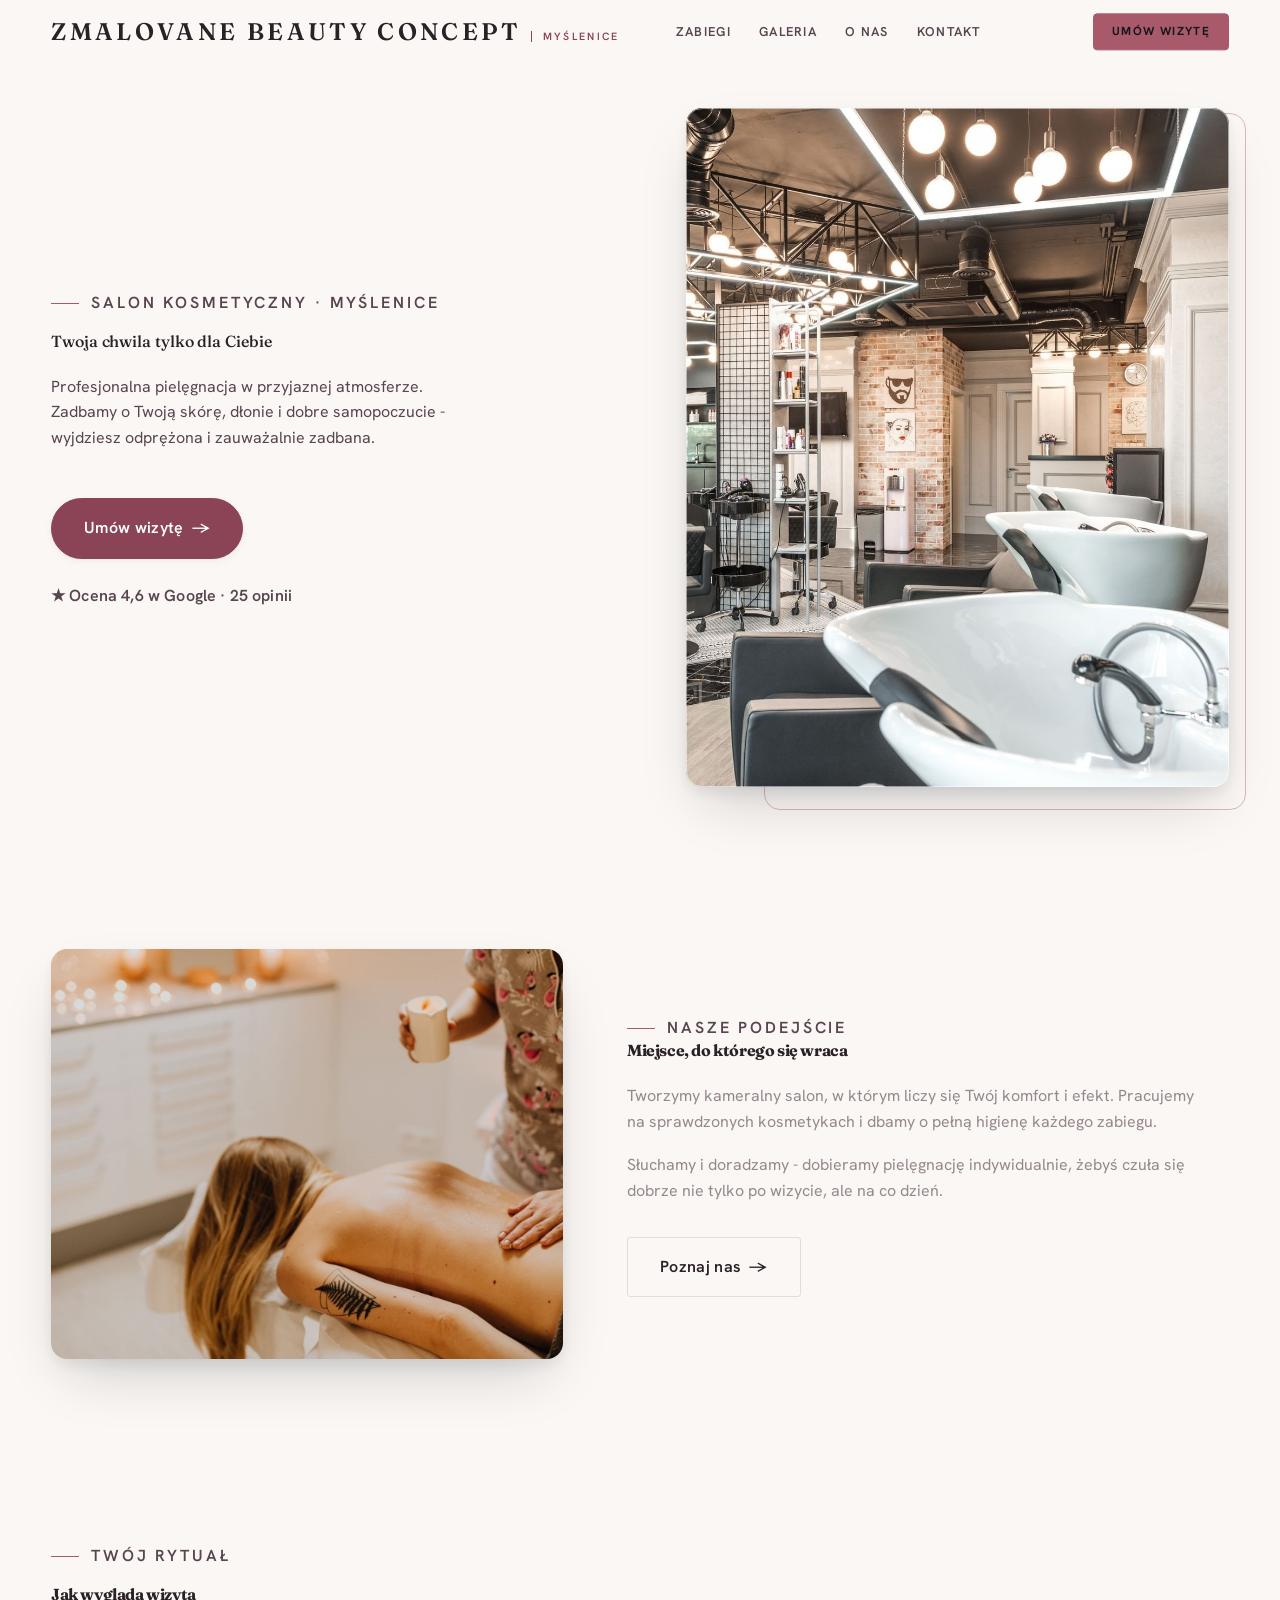
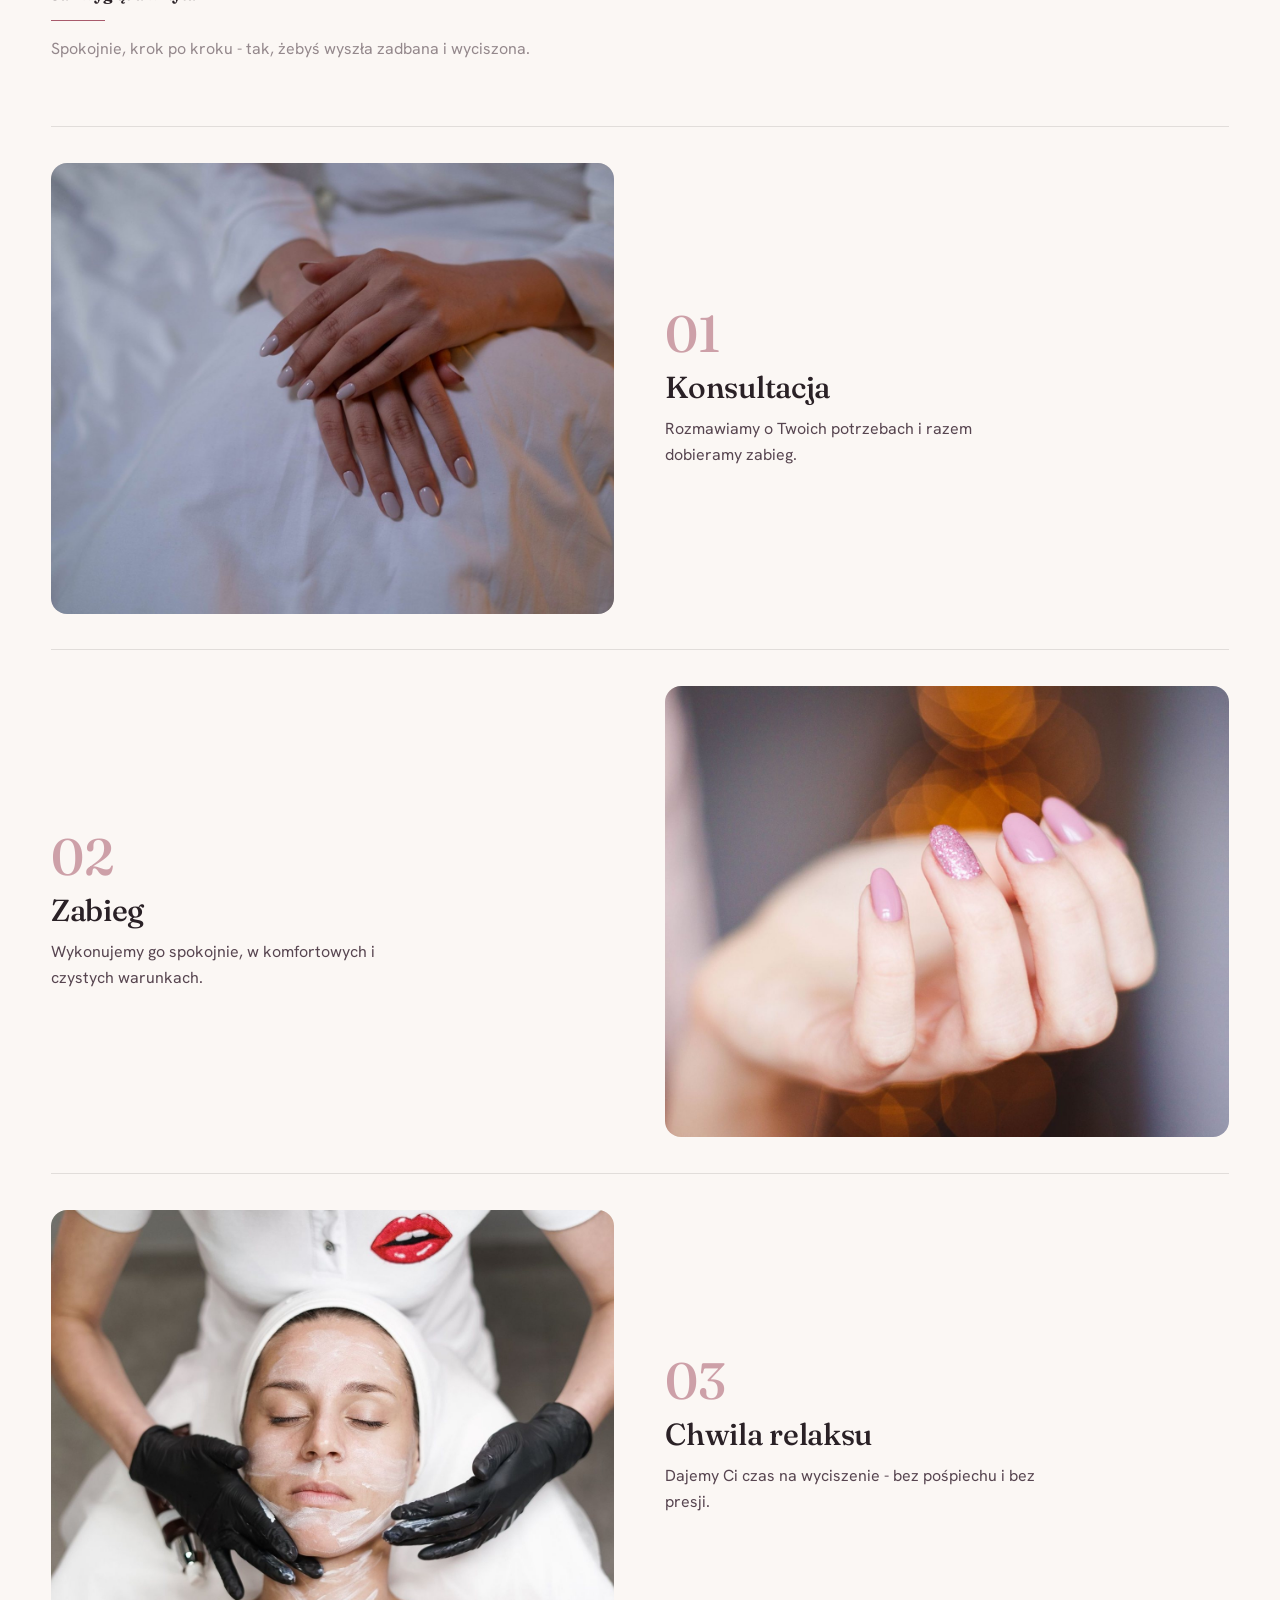
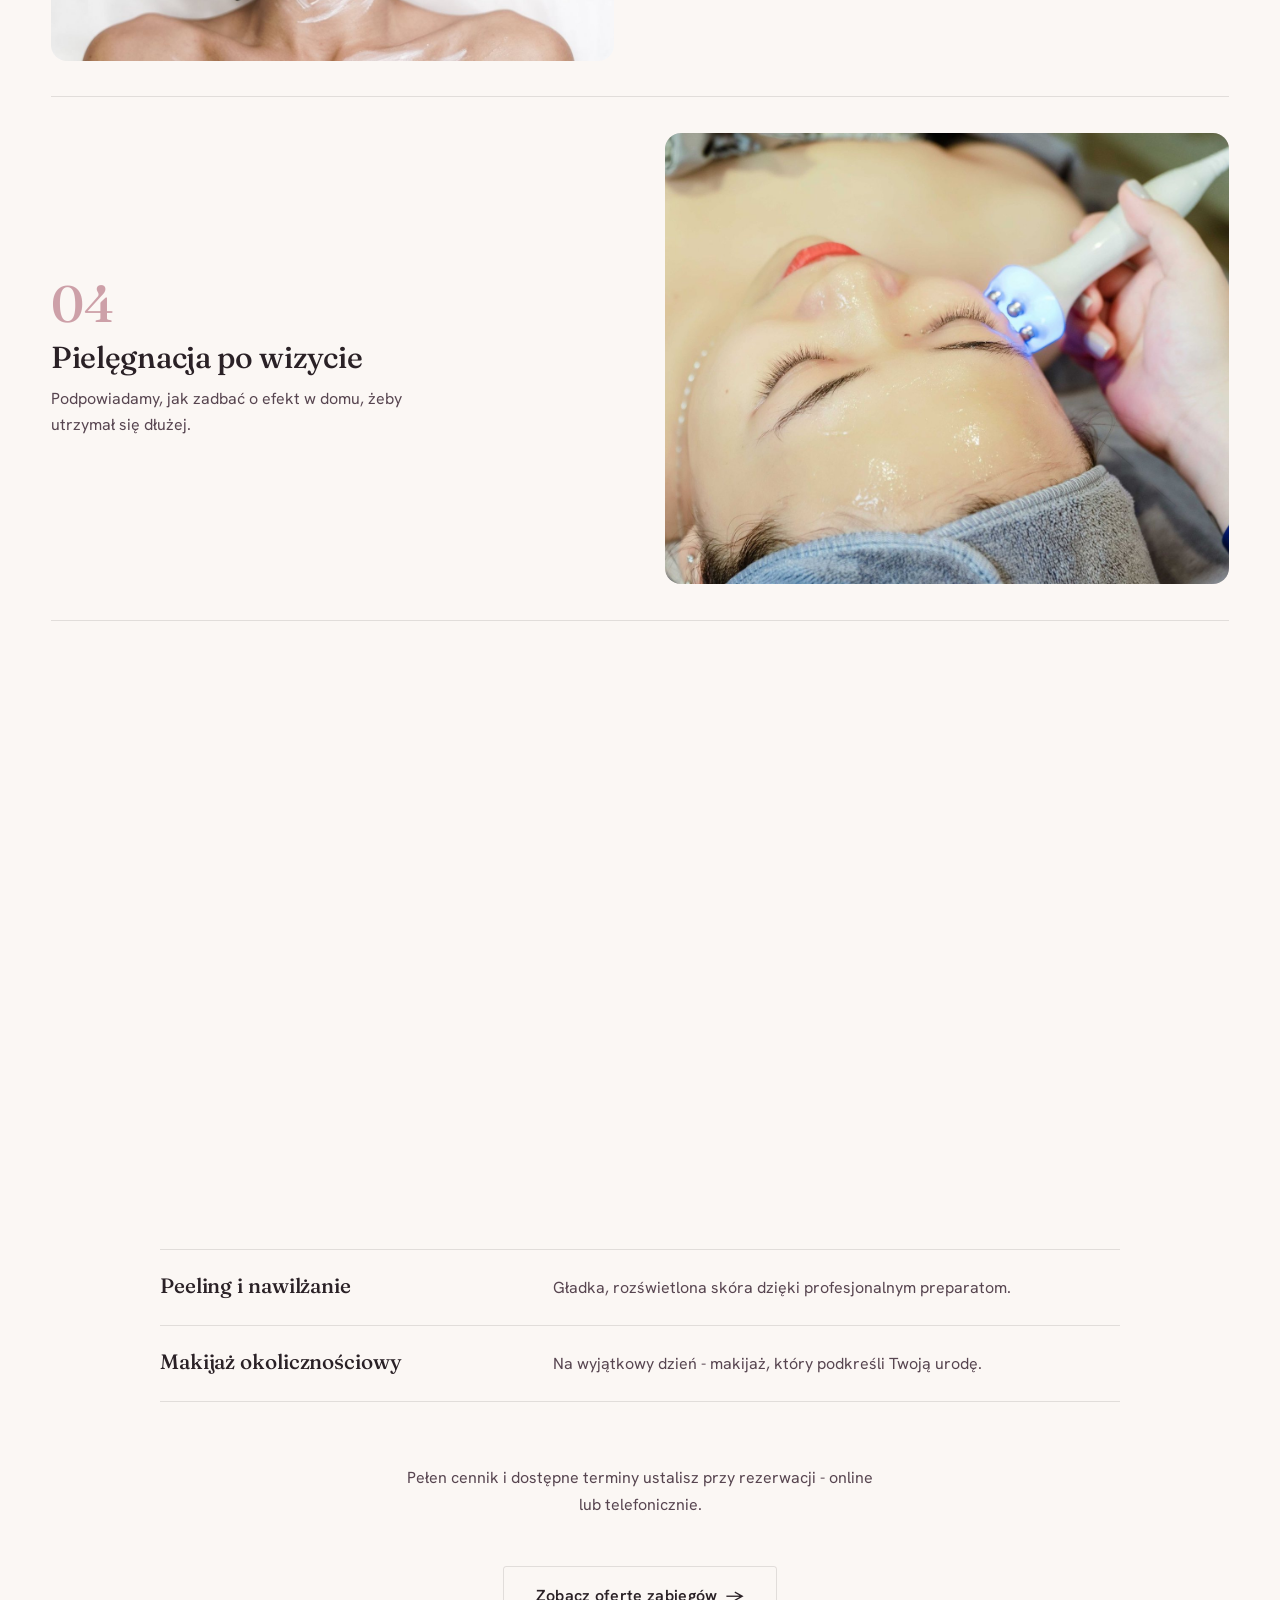
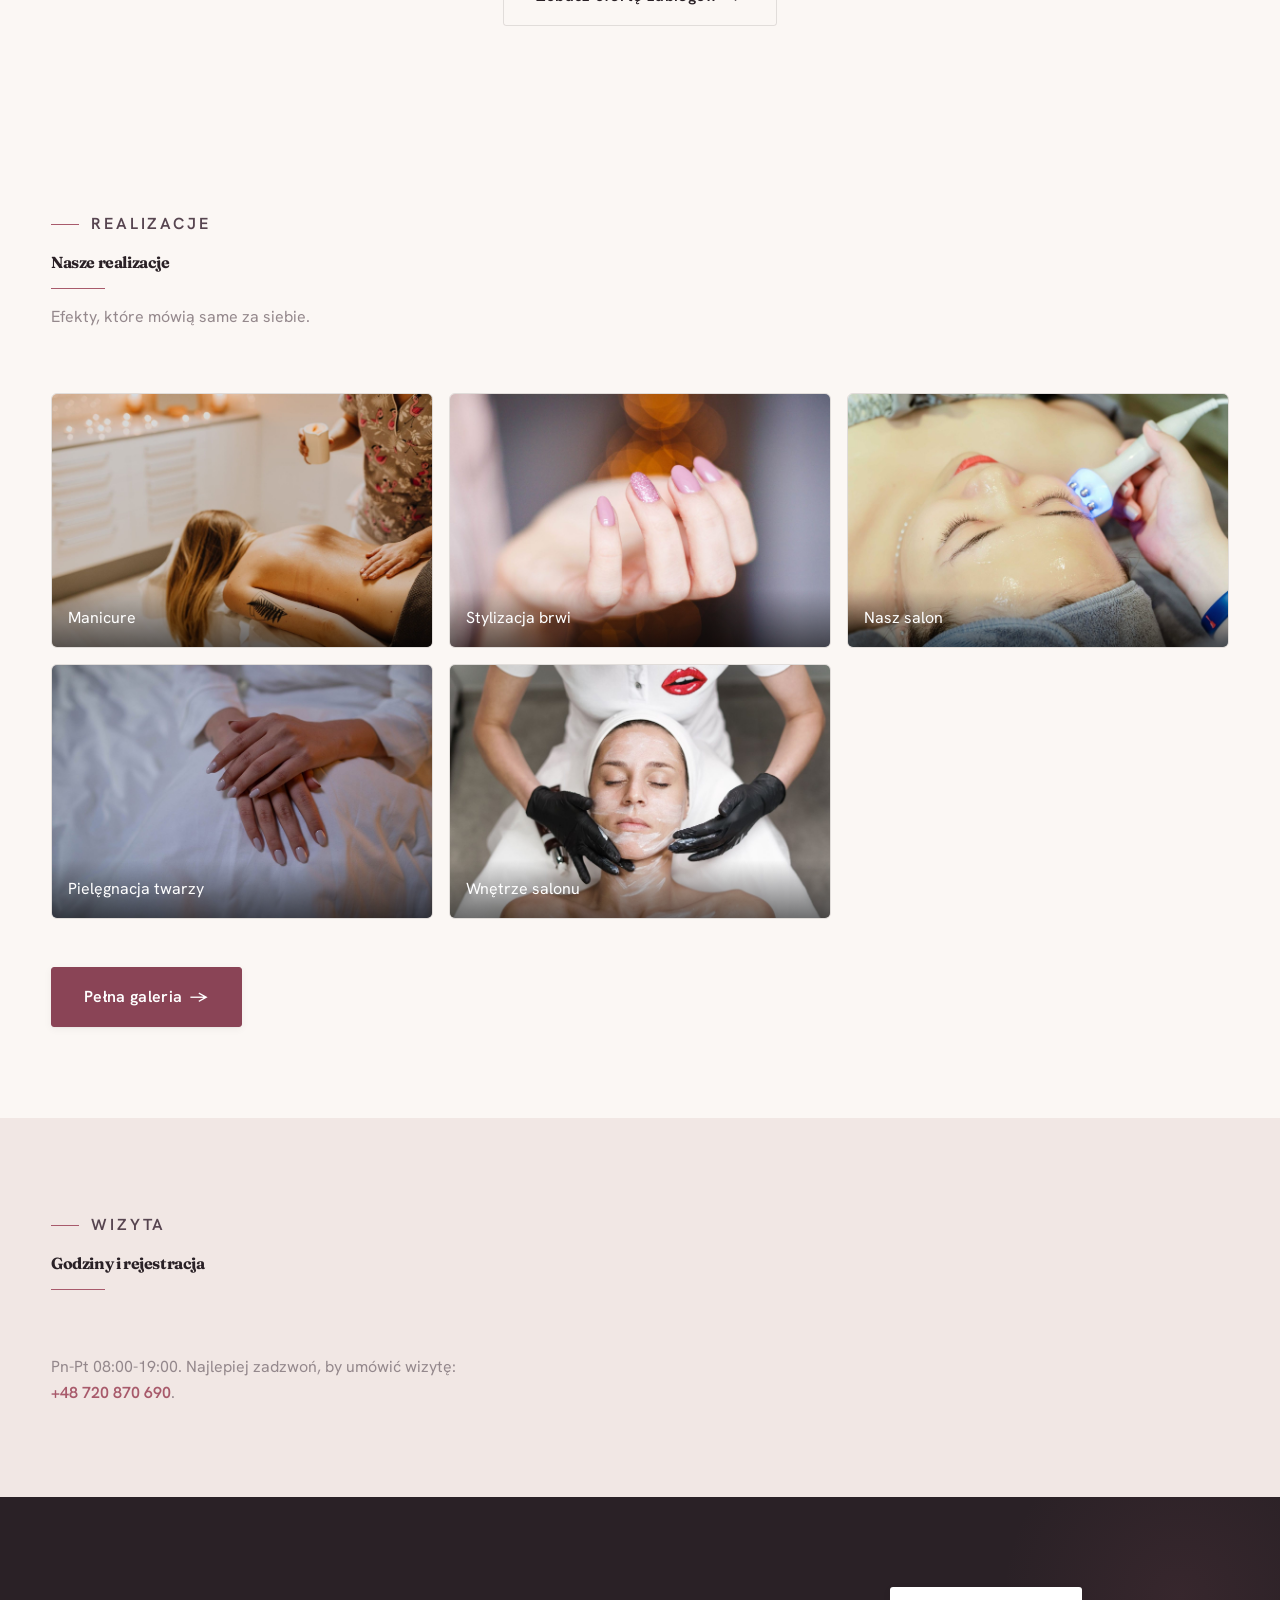
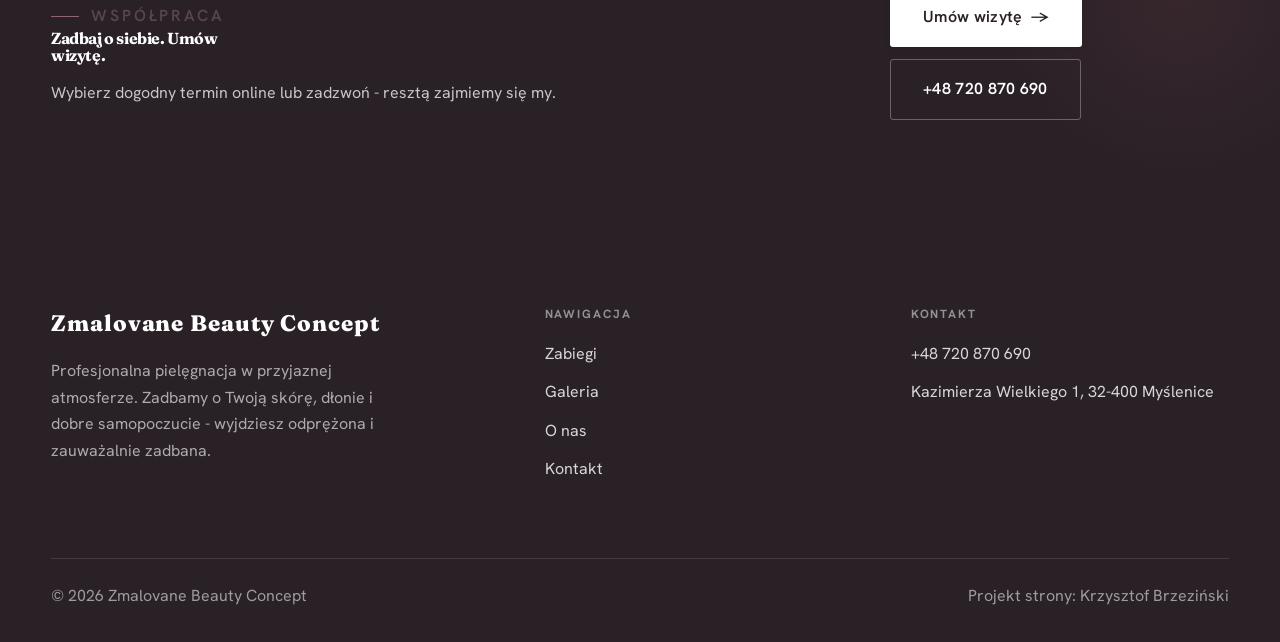
==== index.html @ a6b690f1 "Strona demo: zmalovane-beauty-concept" ====
<!DOCTYPE html>
<html lang="pl">
<head>
<meta charset="UTF-8">
<meta name="viewport" content="width=device-width, initial-scale=1.0">
<title>Zmalovane Beauty Concept - Salon kosmetyczny · Myślenice</title>
<meta name="description" content="Zmalovane Beauty Concept - profesjonalna pielęgnacja twarzy, dłoni i stóp. Sterylne narzędzia, indywidualne podejście, dogodne terminy. Zapraszamy.">
<link rel="preconnect" href="https://fonts.googleapis.com">
<link rel="preconnect" href="https://fonts.gstatic.com" crossorigin>
<link href="https://fonts.googleapis.com/css2?family=Fraunces:wght@500;600;700&family=Hanken+Grotesk:wght@400;500;600&display=swap" rel="stylesheet">
<link rel="stylesheet" href="assets/styles.css">
</head>
<body>

<header class="nav">
  <div class="wrap nav-inner">
    <a class="brand" href="index.html"><span class="name">Zmalovane Beauty Concept</span><span class="sub">Myślenice</span></a>
    <nav class="nav-links">
      <a href="oferta.html">Zabiegi</a>
      <a href="realizacje.html">Galeria</a>
      <a href="o-nas.html">O nas</a>
      <a href="kontakt.html">Kontakt</a>
      <a href="kontakt.html" class="btn btn-accent">Umów wizytę</a>
    </nav>
    <button class="nav-toggle" aria-label="Menu"><span></span><span></span><span></span></button>
  </div>
</header>

<section class="hero-spa">
  <div class="wrap">
    <div class="hs-copy reveal">
      <span class="eyebrow">Salon kosmetyczny · Myślenice</span>
      <h1 class="hs-claim">Twoja chwila tylko dla Ciebie</h1>
      <p class="hs-lead">Profesjonalna pielęgnacja w przyjaznej atmosferze. Zadbamy o Twoją skórę, dłonie i dobre samopoczucie - wyjdziesz odprężona i zauważalnie zadbana.</p>
      <a href="kontakt.html" class="btn btn-accent hs-cta">Umów wizytę <span class="arr">→</span></a>
      <p class="hs-rating">★ Ocena 4,6 w Google · 25 opinii</p>
    </div>
    <figure class="hs-fig reveal"><img src="img/hero.jpg" alt="Zmalovane Beauty Concept"></figure>
  </div>
</section>
<section>
  <div class="wrap split">
    <div class="split-art reveal"><img src="img/g5.jpg" alt="Zmalovane Beauty Concept" loading="lazy"></div>
    <div class="split-copy reveal">
      <span class="eyebrow">Nasze podejście</span>
      <h2>Miejsce, do którego się wraca</h2>
      <p class="muted">Tworzymy kameralny salon, w którym liczy się Twój komfort i efekt. Pracujemy na sprawdzonych kosmetykach i dbamy o pełną higienę każdego zabiegu.</p>
      <p class="muted">Słuchamy i doradzamy - dobieramy pielęgnację indywidualnie, żebyś czuła się dobrze nie tylko po wizycie, ale na co dzień.</p>
      <a href="o-nas.html" class="btn btn-ghost">Poznaj nas <span class="arr">→</span></a>
    </div>
  </div>
</section>
<section class="rytual">
  <div class="wrap">
    <div class="head reveal">
      <span class="eyebrow">Twój rytuał</span>
      <h2>Jak wygląda wizyta</h2>
      <p>Spokojnie, krok po kroku - tak, żebyś wyszła zadbana i wyciszona.</p>
    </div>
    <div class="ryt-list">
      <div class="ryt-row reveal">
        <figure class="ryt-fig"><img src="img/g6.jpg" alt="Konsultacja" loading="lazy"></figure>
        <div class="ryt-copy"><span class="ryt-no">01</span><h3>Konsultacja</h3><p>Rozmawiamy o Twoich potrzebach i razem dobieramy zabieg.</p></div>
      </div>
      <div class="ryt-row reveal">
        <figure class="ryt-fig"><img src="img/g7.jpg" alt="Zabieg" loading="lazy"></figure>
        <div class="ryt-copy"><span class="ryt-no">02</span><h3>Zabieg</h3><p>Wykonujemy go spokojnie, w komfortowych i czystych warunkach.</p></div>
      </div>
      <div class="ryt-row reveal">
        <figure class="ryt-fig"><img src="img/g8.jpg" alt="Chwila relaksu" loading="lazy"></figure>
        <div class="ryt-copy"><span class="ryt-no">03</span><h3>Chwila relaksu</h3><p>Dajemy Ci czas na wyciszenie - bez pośpiechu i bez presji.</p></div>
      </div>
      <div class="ryt-row reveal">
        <figure class="ryt-fig"><img src="img/g9.jpg" alt="Pielęgnacja po wizycie" loading="lazy"></figure>
        <div class="ryt-copy"><span class="ryt-no">04</span><h3>Pielęgnacja po wizycie</h3><p>Podpowiadamy, jak zadbać o efekt w domu, żeby utrzymał się dłużej.</p></div>
      </div>
    </div>
  </div>
</section>
<section class="menu-sec">
  <div class="wrap">
    <div class="head center reveal">
      <span class="eyebrow">Zabiegi</span>
      <h2>Nasze zabiegi</h2>
    </div>
    <div class="cennik">
      <div class="cennik-row reveal"><div class="cn-name"><h3>Manicure hybrydowy</h3></div><div class="cn-desc">Trwały, zadbany efekt na tygodnie. Pełna higiena i bogata paleta kolorów.</div></div>
      <div class="cennik-row reveal"><div class="cn-name"><h3>Pedicure</h3></div><div class="cn-desc">Pielęgnacja i regeneracja stóp - komfort i estetyka przez cały rok.</div></div>
      <div class="cennik-row reveal"><div class="cn-name"><h3>Pielęgnacja twarzy</h3></div><div class="cn-desc">Oczyszczanie, nawilżanie i odżywienie skóry dobrane do jej potrzeb.</div></div>
      <div class="cennik-row reveal"><div class="cn-name"><h3>Stylizacja brwi i rzęs</h3></div><div class="cn-desc">Naturalne podkreślenie spojrzenia - regulacja, henna, laminacja.</div></div>
      <div class="cennik-row reveal"><div class="cn-name"><h3>Peeling i nawilżanie</h3></div><div class="cn-desc">Gładka, rozświetlona skóra dzięki profesjonalnym preparatom.</div></div>
      <div class="cennik-row reveal"><div class="cn-name"><h3>Makijaż okolicznościowy</h3></div><div class="cn-desc">Na wyjątkowy dzień - makijaż, który podkreśli Twoją urodę.</div></div>
    </div>
    <p class="menu-note">Pełen cennik i dostępne terminy ustalisz przy rezerwacji - online lub telefonicznie.</p>
    <div style="text-align:center;margin-top:var(--space-7)" class="reveal"><a href="oferta.html" class="btn btn-ghost">Zobacz ofertę zabiegów <span class="arr">→</span></a></div>
  </div>
</section>
<section>
  <div class="wrap">
    <div class="head reveal">
      <span class="eyebrow">Realizacje</span>
      <h2>Nasze realizacje</h2>
      <p>Efekty, które mówią same za siebie.</p>
    </div>
    <div class="gallery-masonry">
      <figure class="m-tile reveal"><img src="img/g5.jpg" alt="Manicure" loading="lazy"><div class="cap">Manicure</div></figure>
      <figure class="m-tile reveal"><img src="img/g6.jpg" alt="Pielęgnacja twarzy" loading="lazy"><div class="cap">Pielęgnacja twarzy</div></figure>
      <figure class="m-tile reveal"><img src="img/g7.jpg" alt="Stylizacja brwi" loading="lazy"><div class="cap">Stylizacja brwi</div></figure>
      <figure class="m-tile reveal"><img src="img/g8.jpg" alt="Wnętrze salonu" loading="lazy"><div class="cap">Wnętrze salonu</div></figure>
      <figure class="m-tile reveal"><img src="img/g9.jpg" alt="Nasz salon" loading="lazy"><div class="cap">Nasz salon</div></figure>
    </div>
    <div style="margin-top:var(--space-7)" class="reveal"><a href="realizacje.html" class="btn btn-accent">Pełna galeria <span class="arr">→</span></a></div>
  </div>
</section>
<section class="trust">
  <div class="wrap">
    <div class="head reveal">
      <span class="eyebrow">Wizyta</span>
      <h2>Godziny i rejestracja</h2>
    </div>
    <p class="reveal" style="color:var(--muted);max-width:48ch">Pn-Pt 08:00-19:00. Najlepiej zadzwoń, by umówić wizytę: <a href="tel:+48720870690" style="color:var(--accent);font-weight:600">+48 720 870 690</a>.</p>
  </div>
</section>
<section class="cta">
  <div class="wrap">
    <div class="reveal">
      <span class="eyebrow">Współpraca</span>
      <h2>Zadbaj o siebie. Umów wizytę.</h2>
      <p>Wybierz dogodny termin online lub zadzwoń - resztą zajmiemy się my.</p>
    </div>
    <div class="cta-actions reveal">
      <a href="kontakt.html" class="btn btn-light">Umów wizytę <span class="arr">→</span></a>
      <a href="tel:+48720870690" class="btn btn-ghost" style="color:#fff;border-color:rgba(255,255,255,.3)">+48 720 870 690</a>
    </div>
  </div>
</section>

<footer>
  <div class="wrap">
    <div class="foot-grid">
      <div class="foot-brand">
        <div class="name">Zmalovane Beauty Concept</div>
        <p>Profesjonalna pielęgnacja w przyjaznej atmosferze. Zadbamy o Twoją skórę, dłonie i dobre samopoczucie - wyjdziesz odprężona i zauważalnie zadbana.</p>
      </div>
      <div class="foot-col">
        <h4>Nawigacja</h4>
        <a href="oferta.html">Zabiegi</a>
        <a href="realizacje.html">Galeria</a>
        <a href="o-nas.html">O nas</a>
        <a href="kontakt.html">Kontakt</a>
      </div>
      <div class="foot-col">
        <h4>Kontakt</h4>
        <a href="tel:+48720870690">+48 720 870 690</a>
        <p>Kazimierza Wielkiego 1, 32-400 Myślenice</p>
      </div>
    </div>
    <div class="foot-bot">
      <span>© 2026 Zmalovane Beauty Concept</span>
      <span>Projekt strony: Krzysztof Brzeziński</span>
    </div>
  </div>
</footer>
<div class="sticky-reserve"><a class="sr-book" href="kontakt.html">Umów wizytę</a><a class="sr-call" href="tel:+48720870690" aria-label="Zadzwoń"><svg class="ico-tel" width="16" height="16" viewBox="0 0 24 24" fill="none" aria-hidden="true"><path d="M6.6 10.8a15.5 15.5 0 0 0 6.6 6.6l2.2-2.2a1 1 0 0 1 1-.24 11.4 11.4 0 0 0 3.6.58 1 1 0 0 1 1 1V20a1 1 0 0 1-1 1A17 17 0 0 1 3 4a1 1 0 0 1 1-1h3.5a1 1 0 0 1 1 1c0 1.25.2 2.46.58 3.6a1 1 0 0 1-.25 1l-2.23 2.2Z" fill="currentColor"/></svg></a></div>

<script src="assets/main.js"></script>
</body>
</html>
---- assets/styles.css ----
/* ============================================================
   STOLBASZ — premium, architektoniczny B2B fit-out
   Jasna paleta, zero brązu. System wg premium-web-craft.
   Projekt strony: Krzysztof Brzeziński
   ============================================================ */

:root{
  /* PALETA — jasna, architektoniczna, chłodna */
  --paper:#FBF7F4;          /* główne tło */
  --paper-2:#F1E7E4;        /* sekcje alternatywne (chłodny jasny szary) */
  --paper-3:#F1E7E4;        /* delikatne wypełnienia */
  --ink:#2A2126;            /* tekst główny — chłodny grafit */
  --ink-soft:#574550;       /* nagłówki drugorzędne */
  --muted:#94888C;          /* tekst poboczny */
  --line:rgba(42,33,38,.12);/* hairline */
  --accent:#A85A6B;         /* stonowany petrol-slate — jedyny akcent */
  --accent-d:#8A4456;
  --accent-soft:rgba(168,90,107,.10);
  --dark:#2A2126;           /* sekcje ciemne (stopka/CTA) */

  /* ODSTĘPY — skala 4/8 */
  --space-1:4px; --space-2:8px; --space-3:12px; --space-4:16px; --space-5:24px;
  --space-6:32px; --space-7:48px; --space-8:64px; --space-9:96px; --space-10:128px;

  /* TYPOGRAFIA — fluid clamp() */
  --text-sm:clamp(.82rem,.8rem+.1vw,.9rem);
  --text-base:clamp(1rem,.97rem+.15vw,1.1rem);
  --text-lg:clamp(1.12rem,1.05rem+.3vw,1.3rem);
  --text-h3:clamp(1.2rem,1.1rem+.5vw,1.5rem);
  --text-h2:clamp(1.9rem,1.5rem+1.9vw,2.8rem);
  --text-h1:clamp(2.6rem,1.9rem+3.6vw,4.6rem);

  /* PROMIENIE — architektoniczne, raczej ostre */
  --r-sm:3px; --r-md:6px; --r-lg:10px;

  /* RUCH */
  --ease:cubic-bezier(.25,.46,.45,.94); --dur:.24s;

  /* CIENIE — miękkie, warstwowe */
  --sh-sm:0 1px 2px rgba(16,24,32,.04), 0 2px 8px rgba(16,24,32,.05);
  --sh-md:0 2px 6px rgba(16,24,32,.05), 0 12px 28px -8px rgba(16,24,32,.12);
  --sh-lg:0 6px 14px rgba(16,24,32,.07), 0 26px 56px -18px rgba(16,24,32,.22);

  --hairline:1px solid var(--line);

  --font-display:'Fraunces',serif;
  --font-body:'Hanken Grotesk',sans-serif;
}

*{box-sizing:border-box;margin:0;padding:0}
html{scroll-behavior:smooth}
body{
  font-family:var(--font-body);
  font-size:var(--text-base);
  line-height:1.65;
  color:var(--ink);
  background:var(--paper);
  -webkit-font-smoothing:antialiased;
  text-rendering:optimizeLegibility;
}
img{max-width:100%;display:block}
a{color:inherit;text-decoration:none}

.wrap{width:min(92%,1180px);margin-inline:auto}
section{padding-block:clamp(52px,6.5vw,96px)}

h1,h2,h3{font-family:var(--font-display);font-weight:700;line-height:1.08;letter-spacing:-.02em;color:var(--ink)}
h1{font-size:var(--text-h1);letter-spacing:-.035em}
h2{font-size:var(--text-h2);letter-spacing:-.025em}
h3{font-size:var(--text-h3)}
p{max-width:65ch}

.eyebrow{
  font-family:var(--font-body);
  font-size:var(--text-sm);
  font-weight:600;
  letter-spacing:.18em;
  text-transform:uppercase;
  color:var(--accent);
  display:inline-flex;align-items:center;gap:var(--space-3);
}
.eyebrow::before{content:"";width:28px;height:1px;background:var(--accent);display:inline-block}

.muted{color:var(--muted)}
.lead{font-size:var(--text-lg);line-height:1.55;color:var(--ink-soft);max-width:50ch}

/* ---------- BUTTONS ---------- */
.btn{
  display:inline-flex;align-items:center;gap:var(--space-2);
  font-weight:600;font-size:var(--text-sm);letter-spacing:.02em;
  padding:var(--space-4) var(--space-6);
  border-radius:var(--r-sm);
  transition:transform var(--dur) var(--ease),box-shadow var(--dur) var(--ease),background var(--dur) var(--ease);
  cursor:pointer;border:1px solid transparent;
}
.btn-accent{background:var(--accent);color:#fff;box-shadow:var(--sh-sm)}
.btn-accent:hover{background:var(--accent-d);transform:translateY(-2px);box-shadow:var(--sh-md)}
.btn-accent:active{transform:translateY(0);box-shadow:var(--sh-sm)}
.btn-ghost{background:transparent;color:var(--ink);border-color:var(--line)}
.btn-ghost:hover{border-color:var(--accent);color:var(--accent);transform:translateY(-2px)}
.btn-light{background:#fff;color:var(--ink);box-shadow:var(--sh-sm)}
.btn-light:hover{transform:translateY(-2px);box-shadow:var(--sh-md)}
.btn .arr{transition:transform var(--dur) var(--ease)}
.btn:hover .arr{transform:translateX(4px)}

/* ---------- NAV ---------- */
.nav{
  position:sticky;top:0;z-index:50;
  background:color-mix(in srgb,var(--paper) 88%,transparent);
  backdrop-filter:saturate(140%) blur(10px);
  border-bottom:var(--hairline);
}
.nav-inner{display:flex;align-items:center;justify-content:space-between;height:72px}
.brand{display:flex;flex-direction:column;line-height:1}
.brand .name{font-family:var(--font-display);font-weight:800;font-size:1.35rem;letter-spacing:.04em}
.brand .sub{font-size:.62rem;letter-spacing:.34em;text-transform:uppercase;color:var(--muted);margin-top:5px}
.nav-links{display:flex;align-items:center;gap:var(--space-6)}
.nav-links a{font-size:var(--text-sm);font-weight:500;color:var(--ink-soft);position:relative;padding-block:4px;transition:color var(--dur) var(--ease)}
.nav-links a::after{content:"";position:absolute;left:0;bottom:0;width:0;height:1.5px;background:var(--accent);transition:width var(--dur) var(--ease)}
.nav-links a:hover,.nav-links a.active{color:var(--ink)}
.nav-links a:hover::after,.nav-links a.active::after{width:100%}
.nav-links .btn{padding:var(--space-2) var(--space-5)}
/* przyciski w nav: właściwy kolor (przebij .nav-links a) + bez podkreślenia */
.nav-links a.btn-accent{color:#fff}
.nav-links a.btn-ghost,.nav-links a.btn-light{color:var(--ink)}
.nav-links a.btn::after{display:none}
.nav-toggle{display:none;background:none;border:none;cursor:pointer;flex-direction:column;gap:5px;padding:8px}
.nav-toggle span{width:24px;height:2px;background:var(--ink);transition:var(--dur)}

/* ---------- HERO (split) ---------- */
.hero{position:relative;overflow:hidden;border-bottom:var(--hairline)}
.hero-grid{display:grid;grid-template-columns:1.05fr .95fr;gap:clamp(24px,4vw,60px);align-items:center;
  padding-block:clamp(36px,4.5vw,64px)}
.hero-copy .eyebrow{margin-bottom:var(--space-5)}
.hero-copy h1{margin-bottom:var(--space-5)}
.hero-copy .lead{margin-bottom:var(--space-7)}
.hero-actions{display:flex;flex-wrap:wrap;gap:var(--space-4)}
.hero-art{position:relative;aspect-ratio:4/3;border-radius:var(--r-lg);overflow:hidden;box-shadow:var(--sh-lg)}
.hero-art img{width:100%;height:100%;object-fit:cover}
.hero-art::after{content:"";position:absolute;inset:0;background:linear-gradient(180deg,transparent 55%,rgba(18,24,28,.28))}
.hero-badge{position:absolute;left:var(--space-5);bottom:var(--space-5);z-index:2;
  background:rgba(252,252,251,.94);backdrop-filter:blur(4px);
  border-radius:var(--r-md);padding:var(--space-4) var(--space-5);box-shadow:var(--sh-md);max-width:78%}
.hero-badge strong{display:block;font-family:var(--font-display);font-size:1rem;letter-spacing:-.01em}
.hero-badge span{font-size:var(--text-sm);color:var(--muted)}

/* ---------- HERO duży / kinowy (strona główna) ---------- */
.hero-cine{position:relative;min-height:clamp(560px,82vh,840px);min-height:clamp(560px,82svh,840px);display:flex;align-items:center;overflow:hidden;border-bottom:var(--hairline)}
.hero-cine>img{position:absolute;inset:0;width:100%;height:100%;object-fit:cover;z-index:0}
.hero-cine::after{content:"";position:absolute;inset:0;z-index:1;
  background:linear-gradient(95deg,rgba(13,18,23,.86) 0%,rgba(13,18,23,.64) 32%,rgba(13,18,23,.24) 62%,rgba(13,18,23,.04) 100%)}
.hero-cine .wrap{position:relative;z-index:2;padding-block:var(--space-8)}
.hero-cine .hero-copy{max-width:660px}
.hero-cine .eyebrow{color:#fff;margin-bottom:var(--space-5)}
.hero-cine .eyebrow::before{background:#fff}
.hero-cine h1{color:#fff;margin-bottom:var(--space-5);font-size:clamp(2.9rem,2rem+4.4vw,5.2rem)}
.hero-cine .lead{color:rgba(255,255,255,.92);max-width:48ch;margin-bottom:var(--space-7)}
.hero-cine .hero-actions{display:flex;flex-wrap:wrap;gap:var(--space-4)}
@media(max-width:680px){
  .hero-cine{min-height:clamp(520px,76vh,640px);min-height:clamp(520px,76svh,640px);align-items:flex-end}
  .hero-cine::after{background:linear-gradient(0deg,rgba(13,18,23,.9) 6%,rgba(13,18,23,.45) 55%,rgba(13,18,23,.25) 100%)}
  .hero-cine .wrap{padding-bottom:var(--space-9)}
}

/* full-bleed hero variant (podstrony) */
.pagehead{position:relative;min-height:46vh;min-height:46svh;display:flex;align-items:flex-end;overflow:hidden;border-bottom:var(--hairline)}
.pagehead img{position:absolute;inset:0;width:100%;height:100%;object-fit:cover}
.pagehead::after{content:"";position:absolute;inset:0;background:linear-gradient(180deg,rgba(18,24,28,.25),rgba(18,24,28,.62))}
.pagehead .wrap{position:relative;z-index:2;padding-block:var(--space-9);color:#fff}
.pagehead h1{color:#fff;max-width:18ch}
.pagehead .eyebrow{color:#fff}
.pagehead .eyebrow::before{background:#fff}
.pagehead p{color:rgba(255,255,255,.86);margin-top:var(--space-4);max-width:54ch}

/* ---------- STRIP (pasek skrótów / liczby) ---------- */
.strip{background:var(--dark);color:#fff}
.strip .wrap{display:grid;grid-template-columns:repeat(4,1fr);gap:var(--space-6);padding-block:var(--space-8)}
.strip .item .k{font-family:var(--font-display);font-size:clamp(1.6rem,1.2rem+1.4vw,2.4rem);font-weight:800;letter-spacing:-.02em;color:#fff}
.strip .item .v{font-size:var(--text-sm);color:rgba(255,255,255,.66);margin-top:var(--space-2);line-height:1.45}
.strip .item{border-left:2px solid var(--accent);padding-left:var(--space-5)}

/* ---------- SECTION HEAD ---------- */
.head{max-width:48rem;margin-bottom:var(--space-8)}
.head.center{margin-inline:auto;text-align:center}
.head .eyebrow{margin-bottom:var(--space-4)}
.head h2{margin-bottom:var(--space-4)}
.head p{color:var(--muted);font-size:var(--text-lg);line-height:1.55}
.head.center p{margin-inline:auto}

/* ---------- INTRO SPLIT ---------- */
.split{display:grid;grid-template-columns:.92fr 1.08fr;gap:clamp(28px,5vw,80px);align-items:center}
.split.rev{grid-template-columns:1.08fr .92fr}
.split.rev .split-art{order:-1}
.split-art{position:relative;aspect-ratio:5/4;border-radius:var(--r-lg);overflow:hidden;box-shadow:var(--sh-lg)}
.split-art img{width:100%;height:100%;object-fit:cover}
.split-copy h2{margin-bottom:var(--space-5)}
.split-copy p+p{margin-top:var(--space-4)}
.split-copy .btn{margin-top:var(--space-6)}

/* ---------- SERVICES (zakres) ---------- */
.svc-grid{display:grid;grid-template-columns:repeat(auto-fit,minmax(280px,1fr));gap:var(--space-5)}
.svc{background:#fff;border:var(--hairline);border-radius:var(--r-md);padding:var(--space-7) var(--space-6);
  transition:transform var(--dur) var(--ease),box-shadow var(--dur) var(--ease),border-color var(--dur) var(--ease);
  position:relative;overflow:hidden}
.svc::before{content:"";position:absolute;left:0;top:0;width:3px;height:0;background:var(--accent);transition:height var(--dur) var(--ease)}
.svc:hover{transform:translateY(-4px);box-shadow:var(--sh-md);border-color:transparent}
.svc:hover::before{height:100%}
.svc .ic{font-family:var(--font-display);font-size:.8rem;font-weight:700;letter-spacing:.12em;color:var(--accent);margin-bottom:var(--space-4)}
.svc h3{margin-bottom:var(--space-3);font-size:1.22rem}
.svc p{color:var(--muted);font-size:var(--text-base);line-height:1.6}

/* big detailed service rows */
.svc-row{display:grid;grid-template-columns:.8fr 1.2fr;gap:clamp(20px,4vw,60px);align-items:center;padding-block:var(--space-8)}
.svc-row+.svc-row{border-top:var(--hairline)}
.svc-row.rev{grid-template-columns:1.2fr .8fr}
.svc-row.rev .svc-row-art{order:-1}
.svc-row-art{aspect-ratio:4/3;border-radius:var(--r-md);overflow:hidden;box-shadow:var(--sh-md)}
.svc-row-art img{width:100%;height:100%;object-fit:cover}
.svc-row h3{font-size:1.5rem;margin-bottom:var(--space-4)}
.svc-row .num{font-family:var(--font-display);font-size:.85rem;font-weight:700;letter-spacing:.14em;color:var(--accent);display:block;margin-bottom:var(--space-3)}
.svc-row ul{list-style:none;margin-top:var(--space-4);display:flex;flex-direction:column;gap:var(--space-2)}
.svc-row li{position:relative;padding-left:var(--space-5);color:var(--muted);font-size:var(--text-base)}
.svc-row li::before{content:"";position:absolute;left:0;top:.62em;width:8px;height:1px;background:var(--accent)}

/* ---------- GALLERY (realizacje) ---------- */
.gallery{display:grid;grid-template-columns:repeat(12,1fr);gap:var(--space-4);grid-auto-rows:200px}
/* GALERIA MASONRY — pionowe zdjęcia (portrety beauty/wellness) bez przycinania: kolumny, height auto */
.gallery-masonry{column-count:3;column-gap:var(--space-4)}
@media(max-width:900px){.gallery-masonry{column-count:2}}
@media(max-width:560px){.gallery-masonry{column-count:1}}
.gallery-masonry .m-tile{break-inside:avoid;margin:0 0 var(--space-4);padding:0;position:relative;overflow:hidden;border-radius:var(--r-md);border:1px solid var(--line)}
.gallery-masonry .m-tile img{width:100%;height:auto;display:block}
.gallery-masonry .m-tile .cap{position:absolute;left:0;right:0;bottom:0;padding:var(--space-4);color:#fff;background:linear-gradient(0deg,rgba(0,0,0,.55),transparent);font-size:var(--text-sm)}
.tile{position:relative;overflow:hidden;border-radius:var(--r-md);box-shadow:var(--sh-sm);
  transition:transform var(--dur) var(--ease),box-shadow var(--dur) var(--ease)}
.tile img{width:100%;height:100%;object-fit:cover;transition:transform .6s var(--ease)}
.tile:hover{box-shadow:var(--sh-md)}
.tile:hover img{transform:scale(1.05)}
.tile .cap{position:absolute;left:0;right:0;bottom:0;padding:var(--space-5) var(--space-4) var(--space-4);
  background:linear-gradient(transparent,rgba(18,24,28,.78));color:#fff;
  font-size:var(--text-sm);font-weight:600;letter-spacing:.01em;
  opacity:0;transform:translateY(8px);transition:var(--dur) var(--ease)}
.tile:hover .cap{opacity:1;transform:translateY(0)}
.tile .cap small{display:block;font-weight:400;opacity:.78;letter-spacing:.04em;text-transform:uppercase;font-size:.66rem;margin-top:3px}
/* bento spans */
.t-wide{grid-column:span 6}
.t-tall{grid-column:span 6;grid-row:span 2}
.t-std{grid-column:span 6}
.t-third{grid-column:span 4}
.t-two3{grid-column:span 8}

/* ---------- TRUST / WIARYGODNOŚĆ ---------- */
.trust{background:var(--paper-2)}
.trust-grid{display:grid;grid-template-columns:repeat(auto-fit,minmax(240px,1fr));gap:var(--space-5);margin-top:var(--space-7)}
.trust-card{background:#fff;border-radius:var(--r-md);padding:var(--space-7) var(--space-6);box-shadow:var(--sh-sm);border-top:3px solid var(--accent)}
.trust-card .big{font-family:var(--font-display);font-size:clamp(1.8rem,1.3rem+1.6vw,2.6rem);font-weight:800;letter-spacing:-.02em;color:var(--ink);line-height:1}
.trust-card h3{font-size:1.12rem;margin:var(--space-3) 0 var(--space-2)}
.trust-card p{color:var(--muted);font-size:var(--text-base);line-height:1.55}

/* ---------- CTA band ---------- */
.cta{background:var(--dark);color:#fff;position:relative;overflow:hidden}
.cta .wrap{display:grid;grid-template-columns:1.4fr .6fr;gap:var(--space-7);align-items:center;position:relative;z-index:2}
.cta h2{color:#fff;max-width:20ch}
.cta p{color:rgba(255,255,255,.74);margin-top:var(--space-4)}
.cta-actions{display:flex;flex-direction:column;gap:var(--space-3);align-items:flex-start}
.cta::before{content:"";position:absolute;right:-80px;top:-80px;width:360px;height:360px;border-radius:50%;
  background:radial-gradient(circle,var(--accent-soft),transparent 70%)}

/* ---------- CONTACT ---------- */
.contact-grid{display:grid;grid-template-columns:.85fr 1.15fr;gap:clamp(28px,4vw,56px);align-items:start}
.info-list{display:flex;flex-direction:column;gap:var(--space-2)}
.info-row{display:flex;gap:var(--space-4);align-items:flex-start;padding-block:var(--space-4);border-bottom:var(--hairline)}
.info-row .ic{flex:none;width:42px;height:42px;display:grid;place-items:center;border-radius:50%;
  background:var(--accent-soft);color:var(--accent);font-size:1.05rem}
.info-row .lbl{font-size:.72rem;letter-spacing:.14em;text-transform:uppercase;color:var(--muted)}
.info-row .val{font-weight:600;font-size:var(--text-base);margin-top:2px}
.info-row a.val:hover{color:var(--accent)}
.map{border:none;border-radius:var(--r-lg);box-shadow:var(--sh-md);width:100%;height:100%;min-height:380px;filter:grayscale(.2) contrast(1.02)}
.form{background:#fff;border:var(--hairline);border-radius:var(--r-lg);padding:clamp(24px,3vw,40px);box-shadow:var(--sh-sm)}
.form .fld{margin-bottom:var(--space-5)}
.form label{display:block;font-size:var(--text-sm);font-weight:600;margin-bottom:var(--space-2)}
.form input,.form textarea{width:100%;font-family:inherit;font-size:var(--text-base);color:var(--ink);
  padding:var(--space-4);border:var(--hairline);border-radius:var(--r-sm);background:var(--paper);transition:border-color var(--dur)}
.form input:focus,.form textarea:focus{outline:none;border-color:var(--accent);background:#fff}
.form textarea{resize:vertical;min-height:120px}
.form .note{font-size:var(--text-sm);color:var(--muted);margin-top:var(--space-3)}

/* ---------- FOOTER ---------- */
footer{background:var(--dark);color:#fff;padding-block:var(--space-9) var(--space-6)}
.foot-grid{display:grid;grid-template-columns:1.4fr 1fr 1fr;gap:var(--space-7);margin-bottom:var(--space-8)}
.foot-brand .name{font-family:var(--font-display);font-weight:800;font-size:1.4rem;letter-spacing:.04em}
.foot-brand p{color:rgba(255,255,255,.62);margin-top:var(--space-4);font-size:var(--text-base);max-width:38ch}
.foot-col h4{font-size:.74rem;letter-spacing:.16em;text-transform:uppercase;color:rgba(255,255,255,.5);margin-bottom:var(--space-4)}
.foot-col a,.foot-col p{display:block;color:rgba(255,255,255,.82);font-size:var(--text-base);margin-bottom:var(--space-3)}
.foot-col a:hover{color:#fff}
.foot-bot{border-top:1px solid rgba(255,255,255,.12);padding-top:var(--space-5);display:flex;justify-content:space-between;flex-wrap:wrap;gap:var(--space-3);
  font-size:var(--text-sm);color:rgba(255,255,255,.55)}
.foot-bot a:hover{color:#fff}

/* ---------- REVEAL ---------- */
.reveal{opacity:0;transform:translateY(22px);transition:opacity .6s var(--ease),transform .6s var(--ease)}
.reveal.in{opacity:1;transform:none}

/* ---------- RESPONSIVE ---------- */
@media(max-width:920px){
  .hero-grid,.split,.split.rev,.svc-row,.svc-row.rev,.cta .wrap,.contact-grid,.foot-grid{grid-template-columns:1fr}
  .split.rev .split-art,.svc-row.rev .svc-row-art{order:0}
  .hero-art{aspect-ratio:16/10;max-height:420px}
  .strip .wrap{grid-template-columns:repeat(2,1fr);gap:var(--space-7)}
  .gallery{grid-auto-rows:180px}
  .t-wide,.t-tall,.t-std,.t-third,.t-two3{grid-column:span 6}
  .t-tall{grid-row:span 1}
  .cta-actions{flex-direction:row;flex-wrap:wrap}
  .foot-grid{gap:var(--space-6)}
}
@media(max-width:680px){
  .nav-links{position:fixed;inset:72px 0 auto 0;background:var(--paper);flex-direction:column;align-items:stretch;
    gap:0;padding:var(--space-4) 6%;border-bottom:var(--hairline);box-shadow:var(--sh-md);
    transform:translateY(-120%);transition:transform var(--dur) var(--ease)}
  .nav-links.open{transform:translateY(0)}
  .nav-links a{padding-block:var(--space-4);border-bottom:var(--hairline)}
  .nav-links .btn{margin-top:var(--space-3);justify-content:center}
  .nav-toggle{display:flex}
  .strip .wrap{grid-template-columns:1fr}
  .gallery{grid-template-columns:repeat(6,1fr)}
  .foot-grid{grid-template-columns:1fr}
}
@media(prefers-reduced-motion:reduce){
  *{animation-duration:.01ms!important;transition:none!important}
  .reveal{opacity:1!important;transform:none!important}
  html{scroll-behavior:auto}
}

/* ============================================================
   PREMIUM LAYER — destylat deep-researchu branż (anty-AI, spokój).
   Zmienne STOLBASZ (--accent/--ink/--paper/--line/--dark). Ruch ledwo
   zauważalny, krzywa cubic-bezier(.16,.84,.44,1); prefers-reduced-motion
   pokryte blanketem wyżej. Karty hairline zamiast cieni = #1 sygnał „nie-AI".
   ============================================================ */

/* więcej oddechu między sekcjami (liderzy: 110-130px) */
section{padding-block:clamp(64px,8vw,128px)}

/* 1) Aksamitny reveal — dłuższa, miękka krzywa zamiast „skoku" */
.reveal{transition:opacity .9s cubic-bezier(.16,.84,.44,1),transform .9s cubic-bezier(.16,.84,.44,1);will-change:opacity,transform}
/* stagger TYLKO w galerii (tam pozycja = porządek dzieci) */
.gallery .reveal:nth-child(2){transition-delay:.07s}
.gallery .reveal:nth-child(3){transition-delay:.14s}
.gallery .reveal:nth-child(4){transition-delay:.21s}
.gallery .reveal:nth-child(5){transition-delay:.28s}
.gallery .reveal:nth-child(6){transition-delay:.35s}

/* 2) Hero STATYCZNY na .hero-cine — Ken Burns CAŁKIEM WYŁĄCZONY 26.06 (3. zgłoszenie Szymona).
   GENEZA: animowanie scale na <img> hero z teksturami (cegły/framugi) re-samplinguje obraz
   klatka po klatce → na części ekranów drobne drganie/shimmer = „heroshot się trzęsie".
   translateY usunięto wcześniej, scale-only + will-change/GPU NIE wystarczyły do GWARANCJI gładkości.
   Krzysztof zażądał pewności („make sure, że błąd się nie pojawi") > efekt. Zero animacji = 0% drgania.
   Delikatny zoom zostaje TYLKO w pełnoekranowych hero gastro/studio (hg-bg/hs-bg — tło, inny
   mechanizm, chwalone, nigdy nie zgłaszane). NIE wracać do KB na .hero-cine bez realnego testu
   na sprzęcie klienta — to ryzyko regresji „trzęsienia”. */
/* BEZPIECZNY "wow" na hero = jednorazowy FADE-IN (opacity), nie zoom.
   opacity nie dotyka bitmapy → gładkie na KAŻDYM zdjęciu/ekranie/GPU, zero ryzyka migotania.
   Geometryczny ruch (scale/translate) na .hero-cine jest ZAKAZANY (bramka pilnuje). */
@keyframes heroFade{from{opacity:0}to{opacity:1}}
.hero-cine>img{transform:none;animation:heroFade 1.1s ease-out both}

/* 3) Akcentowy hairline pod nagłówkiem sekcji, który „rysuje się" przy wejściu */
.head h2{position:relative;padding-bottom:18px}
.head h2::after{content:"";position:absolute;left:0;bottom:0;height:1px;width:0;background:var(--accent);transition:width 1s cubic-bezier(.16,.84,.44,1) .15s}
.head.center h2::after{left:50%;transform:translateX(-50%)}
.head.reveal.in h2::after,.head.center.reveal.in h2::after{width:54px}

/* 4) Karty HAIRLINE zamiast cieni/zaokrągleń (najmocniejszy anty-AI detal) */
.svc{background:transparent;border:1px solid var(--line);border-radius:var(--r-sm);box-shadow:none}
.svc:hover{box-shadow:none;border-color:var(--accent);transform:translateY(-3px)}
.trust-card{background:transparent;box-shadow:none;border:1px solid var(--line);border-top:2px solid var(--accent);border-radius:var(--r-sm)}
.tile{box-shadow:none;border-radius:var(--r-sm)}
.tile:hover{box-shadow:none}

/* 5) Sticky-nav kondensuje się po przewinięciu (sygnał dopracowania) */
.nav{transition:box-shadow .4s ease,background .4s ease}
.nav.is-stuck{box-shadow:0 1px 0 var(--line),0 14px 30px -24px rgba(0,0,0,.45)}
.nav-inner{transition:height .35s var(--ease)}
.nav.is-stuck .nav-inner{height:60px}

/* 6) MANIFESTO — pełnoekranowy cytat-bohater (zastępuje generyczne „Dlaczego my") */
.manifesto{background:var(--paper-2);text-align:center}
.manifesto .wrap{max-width:60rem}
.manifesto p{font-family:var(--font-display);font-style:italic;font-size:clamp(1.6rem,1rem+2.4vw,2.8rem);line-height:1.32;color:var(--ink-soft);margin-inline:auto;max-width:26ch;position:relative;padding-top:var(--space-8)}
.manifesto p::before{content:"";position:absolute;top:0;left:50%;transform:translateX(-50%);width:54px;height:1px;background:var(--accent)}
.manifesto p span{color:var(--accent);font-style:italic}

/* 7) GATEWAYS — 3 duże bramy-zdjęcia (zamiast paska menu usług) */
.gateways{display:grid;grid-template-columns:repeat(3,1fr);gap:var(--space-4)}
.gateway{position:relative;aspect-ratio:3/4;overflow:hidden;border-radius:var(--r-sm);display:block}
.gateway img{width:100%;height:100%;object-fit:cover;transition:transform .8s var(--ease),filter .5s var(--ease)}
.gateway::after{content:"";position:absolute;inset:0;background:linear-gradient(180deg,transparent 38%,rgba(18,24,28,.74))}
.gateway:hover img{transform:scale(1.05);filter:brightness(1.05)}
.gateway .g-ttl{position:absolute;left:0;right:0;bottom:0;z-index:2;padding:var(--space-6) var(--space-5);color:#fff;font-family:var(--font-display);font-size:1.45rem;letter-spacing:-.01em;line-height:1.15}
.gateway .g-ttl small{display:block;font-family:var(--font-body);font-size:var(--text-sm);font-weight:400;opacity:.82;letter-spacing:.03em;margin-top:5px}
@media(max-width:760px){.gateways{grid-template-columns:1fr}.gateway{aspect-ratio:16/10}}

/* 8) LOGO klienta w nagłówku (gdy podane --logo) */
.brand-logo{height:40px;width:auto;max-width:220px;object-fit:contain;display:block}
.nav.is-stuck .brand-logo{height:34px}
@media(max-width:680px){.brand-logo{height:32px}}

/* === rodzina: wellness === */
/* ============================================================
   RODZINA: WELLNESS (beauty / spa / head spa / masaż / kosmetologia)
   Doklejane NA WIERZCH base.css. Skin beauty (Fraunces + śliwka) lub spa (Marcellus + złoto).
   Filozofia: ATMOSFERA + ZADBANIE O SIEBIE + "Umów wizytę". Miękko, zmysłowo, spokojnie.
   Tokeny TYLKO istniejące. Ceny/zabiegi/specjaliści/before-after tylko realne.
   ============================================================ */

/* --- Miększe, eleganckie karty --- */
.svc,.trust-card,.tile,.gateway,.split-art,.svc-row-art{border-radius:var(--r-lg)}

/* --- CENNIK / ZABIEGI (kategorie; ceny tylko gdy realne) - reuzyte z gastro --- */
.menu-sec{background:var(--paper-2)}
.menu-cats{display:grid;grid-template-columns:repeat(2,1fr);gap:var(--space-7) var(--space-8);max-width:62rem;margin:0 auto}
.menu-cat{border-top:1px solid var(--accent);padding-top:var(--space-4)}
.menu-cat h3{font-family:var(--font-display);font-size:1.35rem;letter-spacing:.01em;margin-bottom:var(--space-3)}
.menu-cat p{color:var(--muted);font-size:var(--text-base);line-height:1.65}
.menu-note{text-align:center;color:var(--muted);font-size:var(--text-sm);margin-top:var(--space-8);max-width:52ch;margin-inline:auto}
@media(max-width:760px){.menu-cats{grid-template-columns:1fr;gap:var(--space-6)}}

/* --- ZESPÓŁ / SPECJALISTKI (renderowane TYLKO z realnych danych) - reuzyte z kliniki --- */
.zespol-grid{display:grid;grid-template-columns:repeat(auto-fit,minmax(15rem,1fr));gap:var(--space-6)}
.doc{margin:0;background:var(--paper);border:1px solid var(--line);border-radius:var(--r-lg);overflow:hidden;
  transition:transform .3s var(--ease),box-shadow .3s var(--ease)}
.doc:hover{transform:translateY(-5px);box-shadow:var(--sh-md)}
.doc-photo{aspect-ratio:4/5;overflow:hidden;background:var(--paper-2)}
.doc-photo img{width:100%;height:100%;object-fit:cover;transition:transform .6s var(--ease)}
.doc:hover .doc-photo img{transform:scale(1.04)}
.doc figcaption{padding:var(--space-5)}
.doc-role{display:inline-block;font-size:.72rem;font-weight:700;letter-spacing:.14em;text-transform:uppercase;
  color:var(--accent);margin-bottom:var(--space-2)}
.doc-name{font-family:var(--font-display);font-size:1.15rem;margin-bottom:var(--space-2);line-height:1.2}
.doc-bio{color:var(--muted);font-size:var(--text-sm);line-height:1.55}

/* --- STICKY "Umów wizytę" (mobile) --- */
.sticky-reserve{display:none}
@media(max-width:820px){
  .sticky-reserve{display:flex;position:fixed;left:0;right:0;bottom:0;z-index:90;
    background:var(--line);box-shadow:0 -6px 20px -10px rgba(0,0,0,.4)}
  .sticky-reserve a{padding:15px 8px;text-align:center;font-weight:700;font-size:.95rem;letter-spacing:.01em}
  .sr-book{flex:1;background:var(--accent);color:#fff}
  .sr-call{width:60px;background:var(--paper);color:var(--ink);font-size:1.15rem;border-left:1px solid var(--line)}
  body{padding-bottom:56px}
}

/* ============================================================
   FAZA 3 - OSOBNY UKŁAD WELLNESS (research wf_840d7930 + krytyka z policzonym WCAG). Doklejane na wierzch.
   Tożsamość: SPOKÓJ / ODDECH / ZMYSŁOWOŚĆ - jasno, miękko, editorialowo. Przeciwieństwo techniki DOM i dramatu AUTO.
   ============================================================ */

/* --- P0 KONTRAST (krytyka policzyła WCAG na skórkach): naprawy, bo predeploy NIE testuje kontrastu --- */
/* CTA na akcencie: spa złoto #B0894B + biel = 3.22 FAIL -> tło accent-d (ciemniejsze) = PASS */
.btn-accent{background:var(--accent-d);border-color:var(--accent-d);color:#fff}
.btn-accent:hover{background:var(--accent);border-color:var(--accent);color:#fff}
.sticky-reserve .sr-book{background:var(--accent-d);color:#fff}
/* eyebrow TEKST = ink-soft (akcent jako tekst na cream pada 2.5-2.9); kreska ::before zostaje akcentowa (dekoracja) */
.eyebrow{color:var(--ink-soft)}
.eyebrow::before{background:var(--accent)}
/* opisy mutedem na paper-2 padają (2.8-2.9) -> ink-soft */
.menu-cat p,.menu-note,.doc-bio,.cn-desc,.ryt-copy p{color:var(--ink-soft)}

/* --- Miękkie krzywizny: cap 16px (nie 22 = "karta z apki"); delikatny hover (bez ostrego lift) --- */
.svc,.trust-card,.tile,.gateway,.split-art,.svc-row-art,.doc,.hs-fig,.ph-fig{border-radius:16px}
.doc:hover{transform:translateY(-3px);box-shadow:var(--sh-sm)}
section{padding-block:clamp(74px,10vh,124px)}   /* nieco więcej oddechu niż reszta rodzin */

/* (NAV usunięty - generuje go silnik multipage.py: _nav_css + sekcja "NAV NOBU (silnik): wellness") */

/* === HERO WELLNESS: editorial SPLIT na bieli, zdjęcie OPRAWIONE (offset passe-partout), STATYCZNE (bez Ken Burns) === */
.hero-spa{position:relative;background:var(--paper);padding-top:clamp(6.5rem,12vh,9rem);padding-bottom:clamp(3rem,8vh,6rem)}
.hero-spa .wrap{display:grid;grid-template-columns:1.05fr 1fr;gap:clamp(2rem,5vw,5rem);align-items:center}
.hs-copy{max-width:46ch}
.hs-claim{font-family:var(--font-display);font-weight:500;line-height:1.06;letter-spacing:-.005em;
  font-size:clamp(2.3rem,1.7rem+3vw,3.9rem);color:var(--ink);margin:var(--space-4) 0 var(--space-5)}
.hs-lead{color:var(--ink-soft);font-size:var(--text-lg);line-height:1.6;max-width:44ch;margin-bottom:var(--space-7)}
.hs-cta{border-radius:999px}
.hs-rating{margin-top:var(--space-5);color:var(--ink-soft);font-weight:600;letter-spacing:.01em;font-size:var(--text-sm)}
.hs-fig{position:relative;aspect-ratio:4/5;border-radius:16px;overflow:hidden;box-shadow:var(--sh-lg);isolation:isolate}
.hs-fig img{width:100%;height:100%;object-fit:cover;display:block}   /* hero = EAGER (bez lazy), STATYCZNE - bez animacji scale */
.hs-fig::after{content:"";position:absolute;inset:0;border:1px solid rgba(255,255,255,.5);border-radius:16px;pointer-events:none} /* delikatne passe-partout wewnątrz */
.hero-spa::before{content:"";position:absolute;right:clamp(1rem,4vw,3rem);top:clamp(5.5rem,11vh,8rem);bottom:clamp(2.5rem,7vh,5rem);
  width:min(38%,30rem);border:1px solid color-mix(in srgb,var(--accent) 40%,transparent);border-radius:16px;transform:translate(14px,14px);z-index:0;pointer-events:none} /* offsetowa ramka „matted print" za zdjęciem - sygnatura, nie zwykły split */
.hero-spa .wrap{position:relative;z-index:1}
@media(max-width:860px){
  .hero-spa .wrap{grid-template-columns:1fr;gap:var(--space-7)}
  .hs-fig{aspect-ratio:5/4;order:-1}
  .hero-spa::before{display:none}                /* offset-ramka tylko desktop (anty horizontal-scroll na mobile) */
}

/* === RYTUAŁ: naprzemienne editorialowe wiersze (zdjęcie + duży serif-numerał), hairline między - WŁASNY układ === */
.ryt-list{margin-top:var(--space-8);display:flex;flex-direction:column}
.ryt-row{display:grid;grid-template-columns:1fr 1fr;gap:clamp(1.6rem,4vw,4rem);align-items:center;
  padding-block:clamp(2rem,4vh,3.2rem);border-top:1px solid var(--line)}
.ryt-row:last-child{border-bottom:1px solid var(--line)}
.ryt-row:nth-child(even) .ryt-fig{order:2}        /* naprzemienność: zdjęcie raz lewo raz prawo */
.ryt-fig{margin:0;aspect-ratio:5/4;border-radius:16px;overflow:hidden;background:var(--paper-2)}
.ryt-fig img{width:100%;height:100%;object-fit:cover}
.ryt-no{display:block;font-family:var(--font-display);font-weight:500;font-size:clamp(2.4rem,4vw,3.6rem);
  line-height:1;color:var(--accent);opacity:.55;margin-bottom:var(--space-3)}
.ryt-copy h3{font-family:var(--font-display);font-weight:500;font-size:clamp(1.4rem,2.4vw,1.9rem);letter-spacing:-.01em;margin-bottom:var(--space-3)}
.ryt-copy p{font-size:var(--text-base);line-height:1.65;max-width:42ch}
@media(max-width:760px){.ryt-row{grid-template-columns:1fr;gap:var(--space-5)}.ryt-row .ryt-fig{order:-1!important}}

/* === CENNIK WELLNESS: editorialowa LISTA zabiegów (wiersze hairline), NIE siatka gastro === */
.cennik{max-width:60rem;margin:var(--space-8) auto 0;display:flex;flex-direction:column}
.cennik-row{display:grid;grid-template-columns:minmax(12rem,1fr) 1.6fr;gap:clamp(1rem,3vw,3rem);
  padding-block:var(--space-5);border-top:1px solid var(--line);align-items:baseline}
.cennik-row:last-child{border-bottom:1px solid var(--line)}
.cn-name h3{font-family:var(--font-display);font-weight:500;font-size:1.3rem;letter-spacing:-.005em;line-height:1.2}
.cn-desc{color:var(--ink-soft);font-size:var(--text-base);line-height:1.6}
@media(max-width:680px){.cennik-row{grid-template-columns:1fr;gap:var(--space-2)}}

/* === PAGEHEAD JASNY (wellness): cream + ink + zdjęcie oprawione (reset ciemnego base .pagehead) === */
.pagehead-soft{min-height:0;overflow:visible;background:var(--paper);border-bottom:1px solid var(--line);
  padding-top:clamp(7rem,12vh,9.5rem);padding-bottom:clamp(2.5rem,6vh,4.5rem);display:block}
.pagehead-soft::after{display:none}
.pagehead-soft .wrap{position:relative;z-index:1;display:grid;grid-template-columns:1fr 1fr;gap:clamp(2rem,5vw,4.5rem);
  align-items:center;color:var(--ink);padding-block:0}
.pagehead-soft h1{color:var(--ink);font-family:var(--font-display);font-weight:500;letter-spacing:-.01em;max-width:16ch}
.pagehead-soft .eyebrow{color:var(--ink-soft)}
.pagehead-soft .eyebrow::before{background:var(--accent)}
.pagehead-soft p{color:var(--ink-soft);margin-top:var(--space-4);max-width:46ch}
.pagehead-soft .ph-fig{margin:0;aspect-ratio:4/3;border-radius:16px;overflow:hidden;box-shadow:var(--sh-md)}
.pagehead-soft .ph-fig img{width:100%;height:100%;object-fit:cover}
.pagehead-soft .ph-copy{order:-1}   /* figure PIERWSZE w DOM (blur-guard) -> copy wizualnie z lewej przez order */
@media(max-width:860px){.pagehead-soft .wrap{grid-template-columns:1fr}.pagehead-soft .ph-copy{order:0}.pagehead-soft .ph-fig{aspect-ratio:16/10}}

/* === VOUCHER: miękki blush-band (JEDEN akcentowy band na stronie, nie co druga sekcja) === */
.voucher{background:color-mix(in srgb,var(--accent) 9%,var(--paper));text-align:center}
.voucher h2{font-family:var(--font-display);font-weight:500}
.voucher .wrap{max-width:52rem}

/* === RYTM TŁA: cennik wraca na cream (nie paper-2), żeby blush-voucher był jedynym akcentem === */
.menu-sec{background:var(--paper)}

/* === NAV NOBU (silnik): wellness === */
.nav{position:fixed;left:0;right:0;backdrop-filter:none;border-bottom:1px solid transparent;z-index:100;transition:transform .35s var(--ease),background .35s ease,box-shadow .35s ease}
.nav.nav-hidden{transform:translateY(-100%)}
.nav.is-stuck{background:transparent;box-shadow:none;border-bottom-color:transparent}
.nav.is-stuck .nav-inner{height:64px}
.nav .brand{flex-direction:row;align-items:baseline;gap:.6rem;line-height:1}
.nav .brand .name{font-family:var(--font-display);font-weight:600;font-size:1.5rem;text-transform:uppercase;letter-spacing:.14em}
.nav .brand .sub{margin-top:0;padding-left:.65rem;border-left:1px solid currentColor;font-size:.66rem;font-weight:600;letter-spacing:.22em;text-transform:uppercase}
.nav .nav-links a{font-size:.8rem;font-weight:600;text-transform:uppercase;letter-spacing:.1em;padding-block:6px}
.nav .nav-links a::after{height:1px}
.nav .nav-links a.btn-accent{font-size:.73rem;font-weight:700;text-transform:uppercase;letter-spacing:.12em;padding:.5rem 1.1rem;border-radius:4px;box-shadow:none}
.nav .nav-links a.btn-accent:hover{transform:none;box-shadow:none}
.nav .nav-links a.btn-accent{background:var(--accent);border:1px solid var(--accent);color:#14171c}
.nav .nav-links a.btn-accent:hover{background:var(--accent);border-color:var(--accent);color:#14171c;filter:brightness(1.07)}
.nav{background:color-mix(in srgb,var(--paper) 82%,transparent);backdrop-filter:saturate(140%) blur(10px)}
.nav .brand .name{color:var(--ink)}
.nav .brand .sub{color:var(--accent-d)}
.nav .nav-links a:not(.btn-accent){color:var(--ink-soft)}
.nav .nav-links a:not(.btn-accent):hover,.nav .nav-links a.active:not(.btn-accent){color:var(--ink)}
.nav .nav-links a:not(.btn-accent)::after{background:var(--accent-d)}
.nav .nav-toggle span{background:var(--ink)}
.nav.nav-solid{background:color-mix(in srgb,var(--paper) 96%,transparent);border-bottom:var(--hairline);box-shadow:0 10px 30px -24px rgba(0,0,0,.25)}
.nav.nav-hidden{box-shadow:none}
@media(min-width:681px){
.nav .nav-inner{position:relative;height:64px}
.nav .nav-links{flex:1;justify-content:center;gap:clamp(1rem,2.2vw,1.9rem);padding-right:12rem}
.nav .nav-links a.btn-accent{position:absolute;right:0;top:50%;transform:translateY(-50%);margin:0}
}
@media(max-width:680px){
.nav .nav-links:not(.open){transform:translateY(-160%);visibility:hidden}
.nav .nav-links.open{visibility:visible}
.nav .brand .name{font-size:1.12rem;letter-spacing:.1em}
.nav .brand .sub{display:none}
.nav .brand{min-width:0;overflow:hidden}
}

/* === focal-point zdjęć (smartcrop) — cover nie utnie twarzy/obiektu === */
img[src$="/hero.jpg"]{object-position:62% 50%}
[style*="hero.jpg"]{background-position:62% 50%}
img[src$="/about.jpg"]{object-position:68% 52%}
[style*="about.jpg"]{background-position:68% 52%}
img[src$="/g2.jpg"]{object-position:38% 50%}
[style*="g2.jpg"]{background-position:38% 50%}
img[src$="/g3.jpg"]{object-position:33% 50%}
[style*="g3.jpg"]{background-position:33% 50%}
img[src$="/g4.jpg"]{object-position:62% 50%}
[style*="g4.jpg"]{background-position:62% 50%}
img[src$="/g6.jpg"]{object-position:58% 45%}
[style*="g6.jpg"]{background-position:58% 45%}
img[src$="/g9.jpg"]{object-position:63% 52%}
[style*="g9.jpg"]{background-position:63% 52%}
img[src$="/g12.jpg"]{object-position:58% 52%}
[style*="g12.jpg"]{background-position:58% 52%}
img[src$="/g14.jpg"]{object-position:33% 50%}
[style*="g14.jpg"]{background-position:33% 50%}
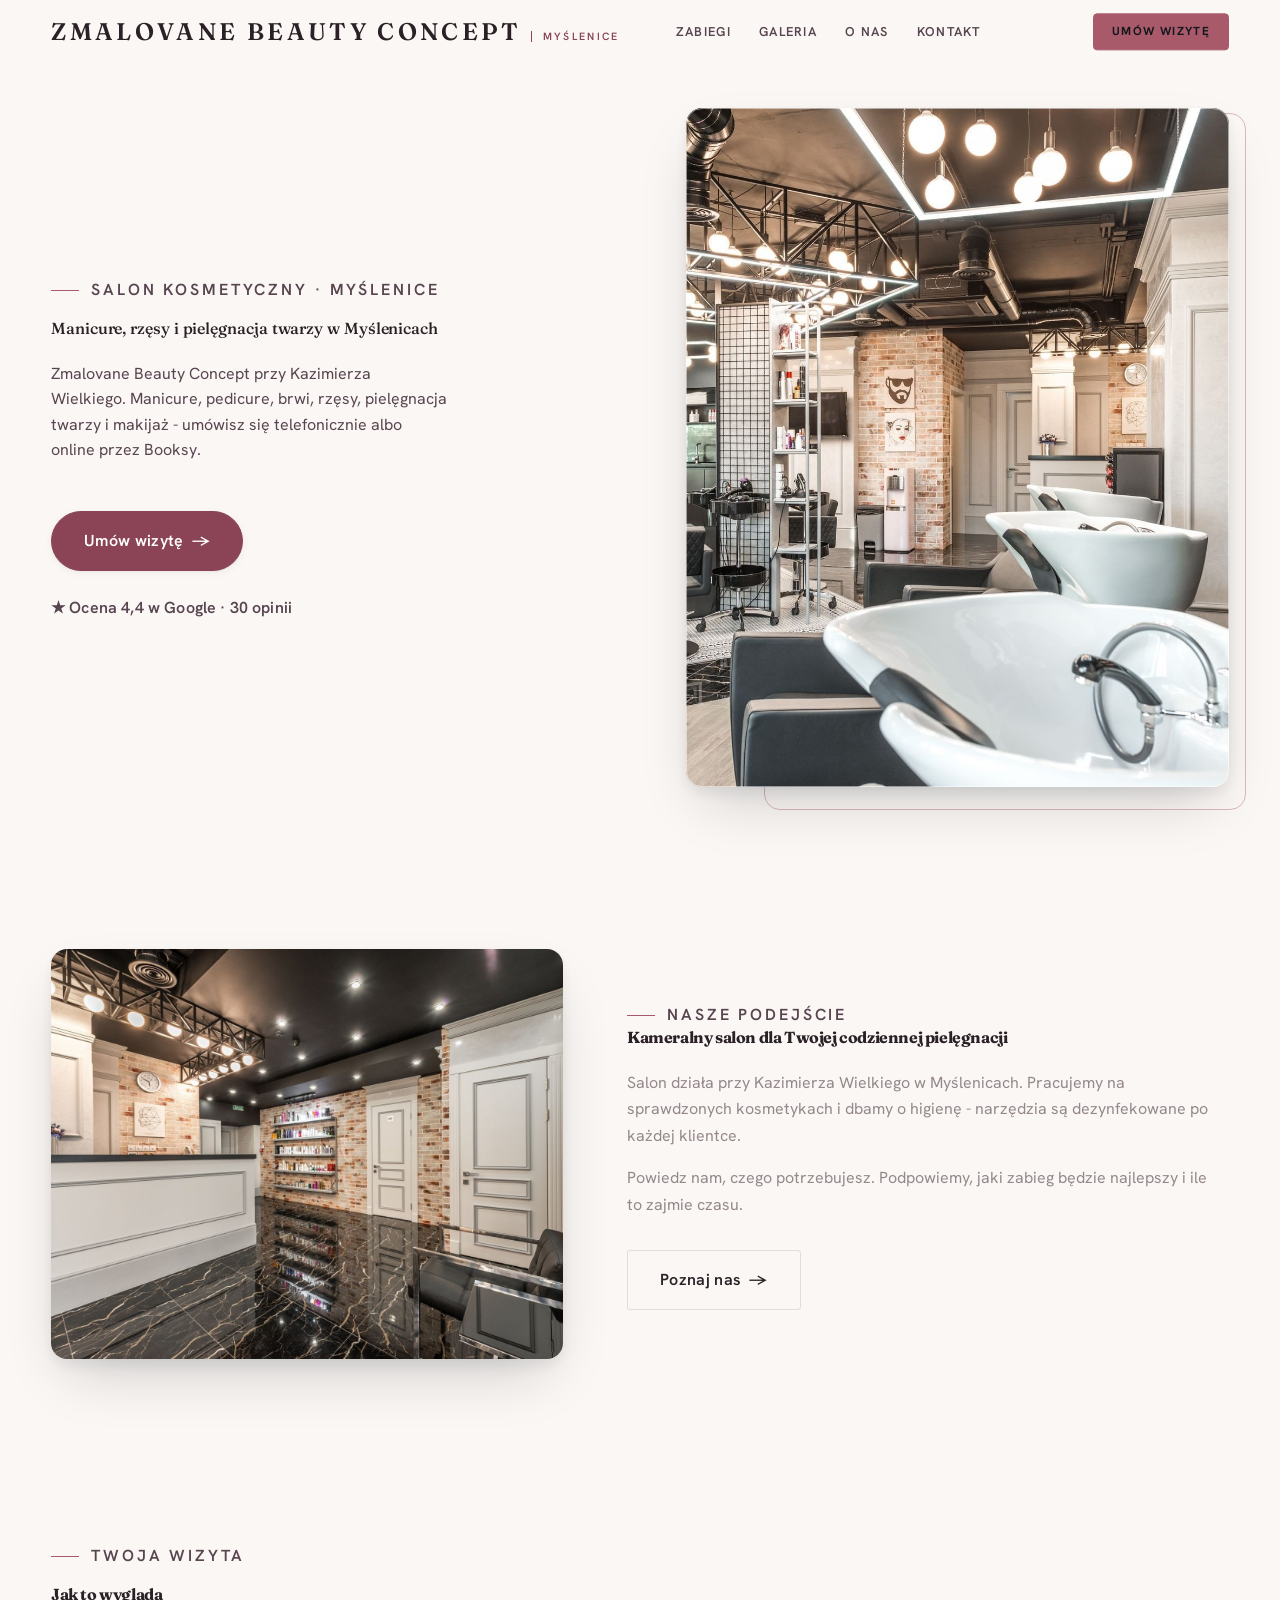
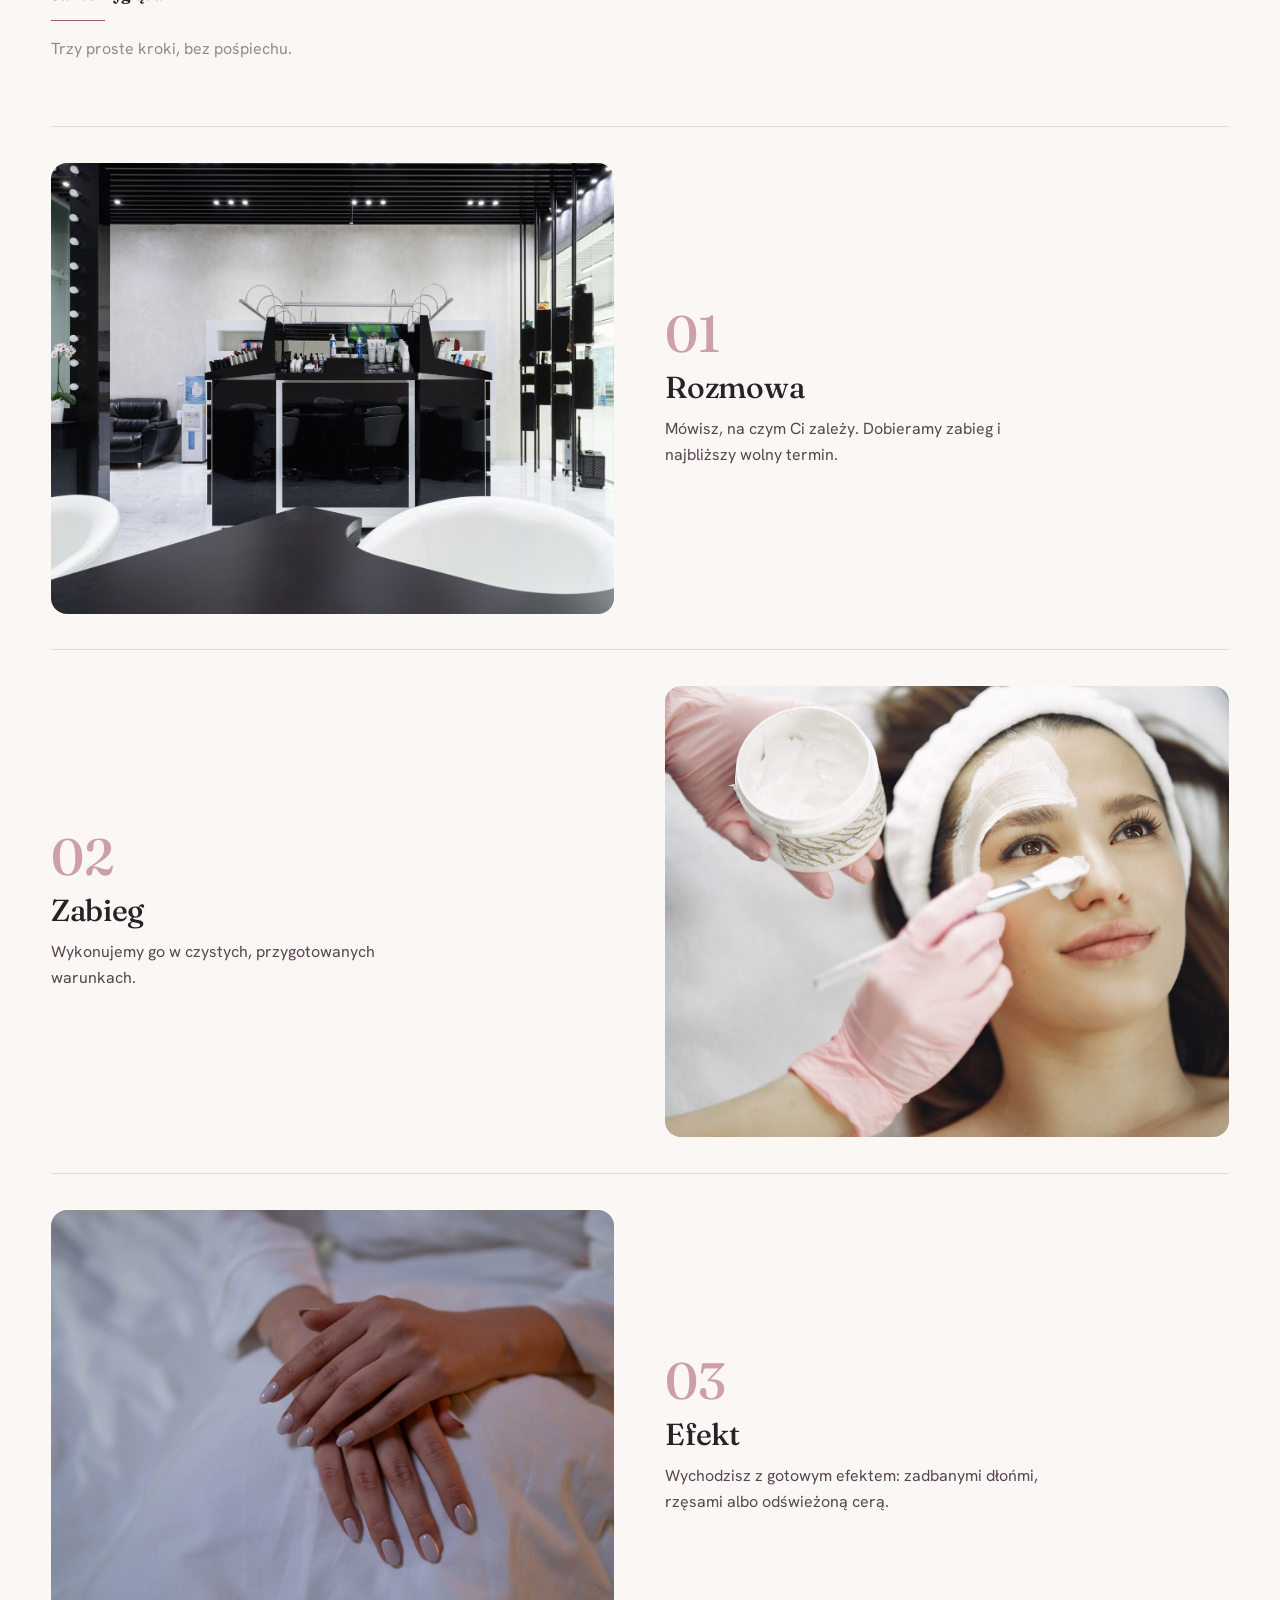
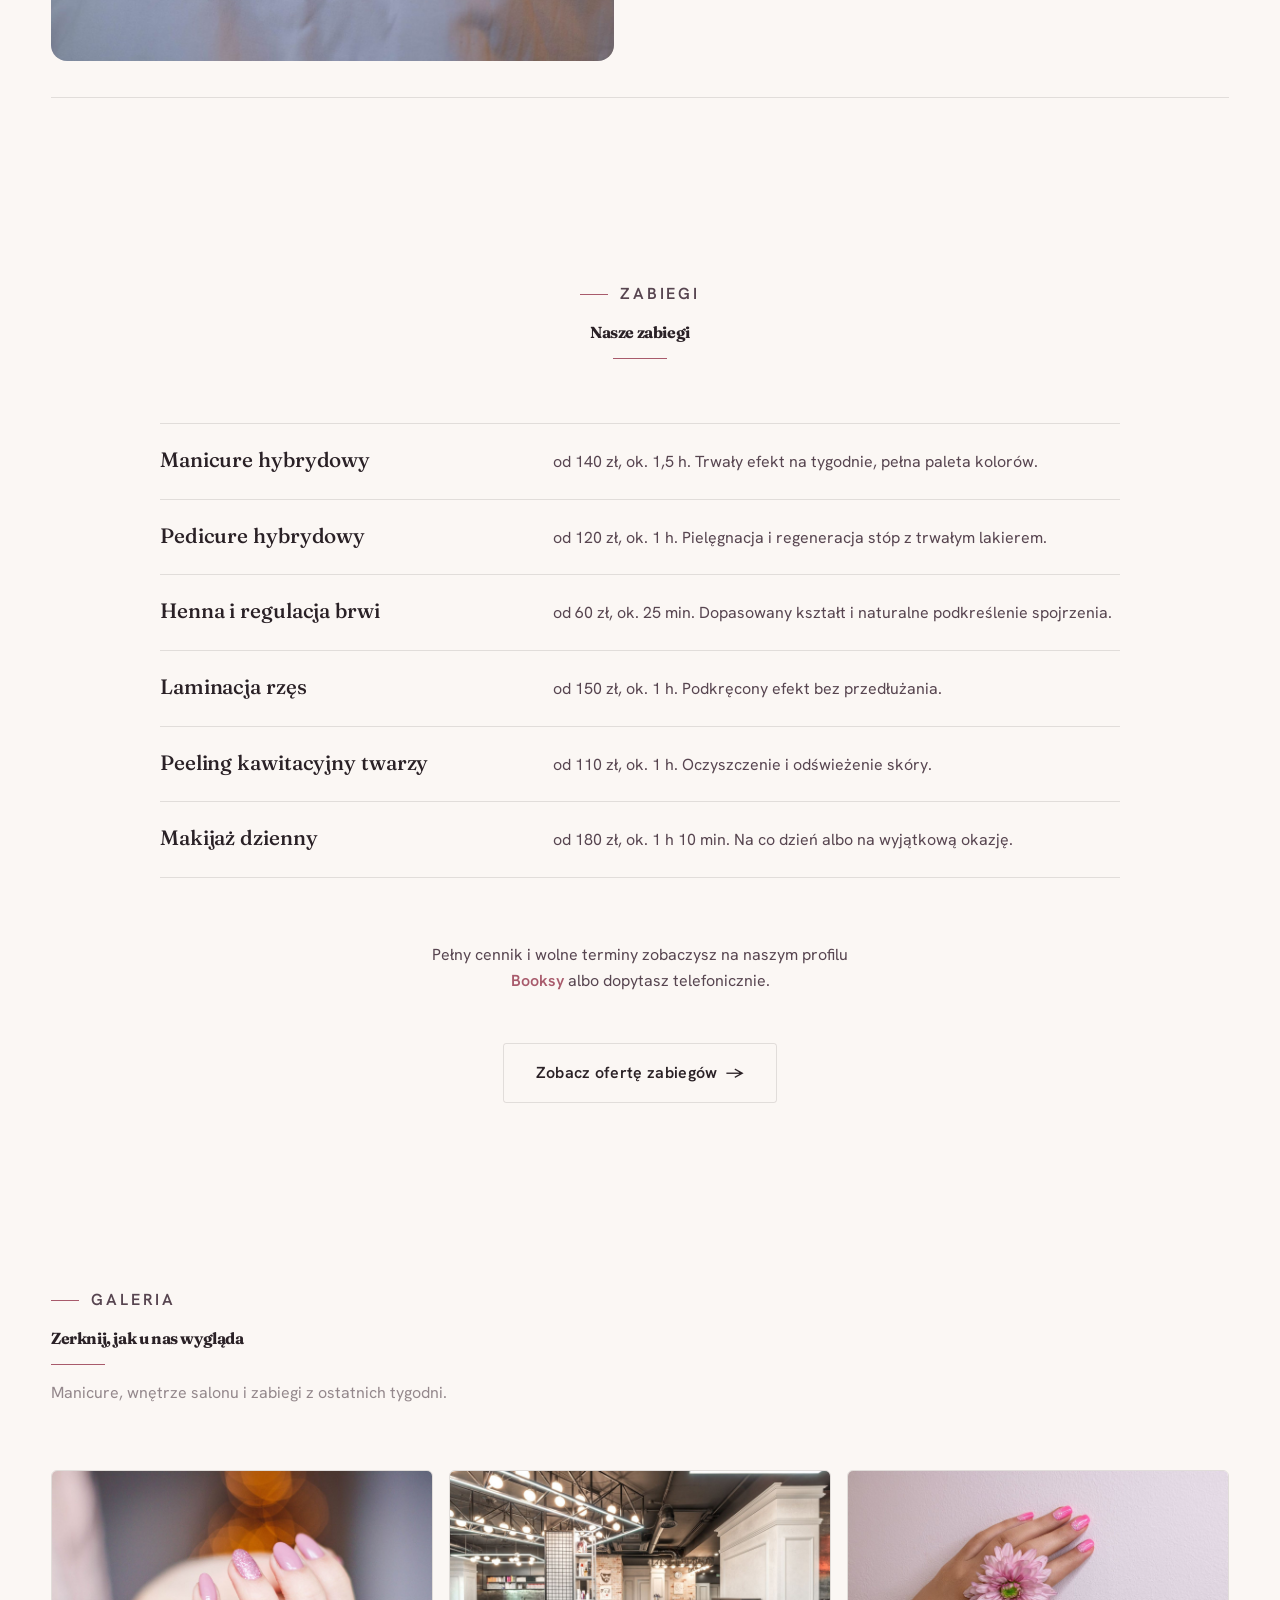
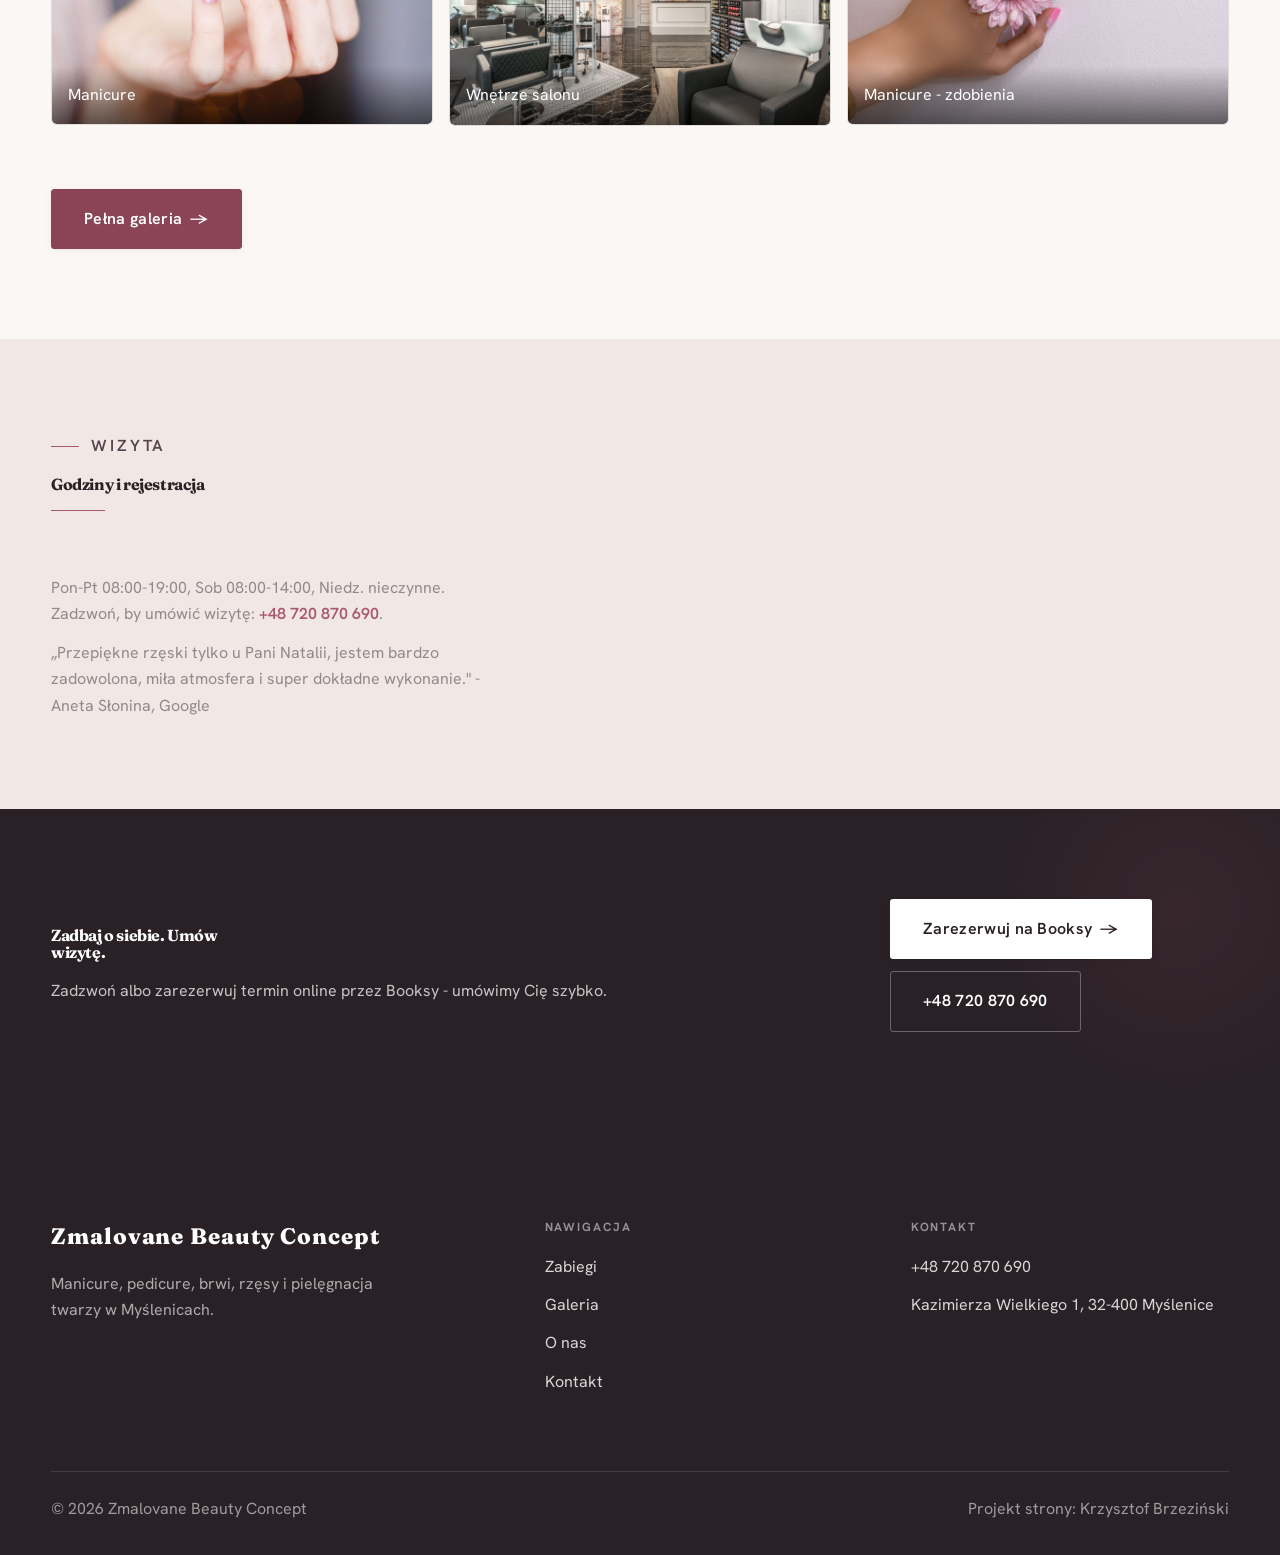
==== commit 929eb6a7: "Poprawa jakości treści: realny cennik Booksy, opinie Google, usunięcie przecieków B2B" ====
--- a/index.html
+++ b/index.html
@@ -4,7 +4,7 @@
 <meta charset="UTF-8">
 <meta name="viewport" content="width=device-width, initial-scale=1.0">
 <title>Zmalovane Beauty Concept - Salon kosmetyczny · Myślenice</title>
-<meta name="description" content="Zmalovane Beauty Concept - profesjonalna pielęgnacja twarzy, dłoni i stóp. Sterylne narzędzia, indywidualne podejście, dogodne terminy. Zapraszamy.">
+<meta name="description" content="Zmalovane Beauty Concept - manicure, pedicure, brwi, rzęsy i pielęgnacja twarzy w Myślenicach. Umów się telefonicznie albo online przez Booksy.">
 <link rel="preconnect" href="https://fonts.googleapis.com">
 <link rel="preconnect" href="https://fonts.gstatic.com" crossorigin>
 <link href="https://fonts.googleapis.com/css2?family=Fraunces:wght@500;600;700&family=Hanken+Grotesk:wght@400;500;600&display=swap" rel="stylesheet">
@@ -30,22 +30,22 @@
   <div class="wrap">
     <div class="hs-copy reveal">
       <span class="eyebrow">Salon kosmetyczny · Myślenice</span>
-      <h1 class="hs-claim">Twoja chwila tylko dla Ciebie</h1>
-      <p class="hs-lead">Profesjonalna pielęgnacja w przyjaznej atmosferze. Zadbamy o Twoją skórę, dłonie i dobre samopoczucie - wyjdziesz odprężona i zauważalnie zadbana.</p>
+      <h1 class="hs-claim">Manicure, rzęsy i pielęgnacja twarzy w Myślenicach</h1>
+      <p class="hs-lead">Zmalovane Beauty Concept przy Kazimierza Wielkiego. Manicure, pedicure, brwi, rzęsy, pielęgnacja twarzy i makijaż - umówisz się telefonicznie albo online przez Booksy.</p>
       <a href="kontakt.html" class="btn btn-accent hs-cta">Umów wizytę <span class="arr">→</span></a>
-      <p class="hs-rating">★ Ocena 4,6 w Google · 25 opinii</p>
+      <p class="hs-rating">★ Ocena 4,4 w Google · 30 opinii</p>
     </div>
-    <figure class="hs-fig reveal"><img src="img/hero.jpg" alt="Zmalovane Beauty Concept"></figure>
+    <figure class="hs-fig reveal"><img src="img/hero.jpg" alt="Wnętrze salonu Zmalovane Beauty Concept"></figure>
   </div>
 </section>
 <section>
   <div class="wrap split">
-    <div class="split-art reveal"><img src="img/g5.jpg" alt="Zmalovane Beauty Concept" loading="lazy"></div>
+    <div class="split-art reveal"><img src="img/g10.jpg" alt="Wnętrze salonu Zmalovane Beauty Concept" loading="lazy"></div>
     <div class="split-copy reveal">
       <span class="eyebrow">Nasze podejście</span>
-      <h2>Miejsce, do którego się wraca</h2>
-      <p class="muted">Tworzymy kameralny salon, w którym liczy się Twój komfort i efekt. Pracujemy na sprawdzonych kosmetykach i dbamy o pełną higienę każdego zabiegu.</p>
-      <p class="muted">Słuchamy i doradzamy - dobieramy pielęgnację indywidualnie, żebyś czuła się dobrze nie tylko po wizycie, ale na co dzień.</p>
+      <h2>Kameralny salon dla Twojej codziennej pielęgnacji</h2>
+      <p class="muted">Salon działa przy Kazimierza Wielkiego w Myślenicach. Pracujemy na sprawdzonych kosmetykach i dbamy o higienę - narzędzia są dezynfekowane po każdej klientce.</p>
+      <p class="muted">Powiedz nam, czego potrzebujesz. Podpowiemy, jaki zabieg będzie najlepszy i ile to zajmie czasu.</p>
       <a href="o-nas.html" class="btn btn-ghost">Poznaj nas <span class="arr">→</span></a>
     </div>
   </div>
@@ -53,26 +53,22 @@
 <section class="rytual">
   <div class="wrap">
     <div class="head reveal">
-      <span class="eyebrow">Twój rytuał</span>
-      <h2>Jak wygląda wizyta</h2>
-      <p>Spokojnie, krok po kroku - tak, żebyś wyszła zadbana i wyciszona.</p>
+      <span class="eyebrow">Twoja wizyta</span>
+      <h2>Jak to wygląda</h2>
+      <p>Trzy proste kroki, bez pośpiechu.</p>
     </div>
     <div class="ryt-list">
       <div class="ryt-row reveal">
-        <figure class="ryt-fig"><img src="img/g6.jpg" alt="Konsultacja" loading="lazy"></figure>
-        <div class="ryt-copy"><span class="ryt-no">01</span><h3>Konsultacja</h3><p>Rozmawiamy o Twoich potrzebach i razem dobieramy zabieg.</p></div>
+        <figure class="ryt-fig"><img src="img/g1.jpg" alt="Recepcja salonu" loading="lazy"></figure>
+        <div class="ryt-copy"><span class="ryt-no">01</span><h3>Rozmowa</h3><p>Mówisz, na czym Ci zależy. Dobieramy zabieg i najbliższy wolny termin.</p></div>
       </div>
       <div class="ryt-row reveal">
-        <figure class="ryt-fig"><img src="img/g7.jpg" alt="Zabieg" loading="lazy"></figure>
-        <div class="ryt-copy"><span class="ryt-no">02</span><h3>Zabieg</h3><p>Wykonujemy go spokojnie, w komfortowych i czystych warunkach.</p></div>
+        <figure class="ryt-fig"><img src="img/g4.jpg" alt="Pielęgnacja twarzy" loading="lazy"></figure>
+        <div class="ryt-copy"><span class="ryt-no">02</span><h3>Zabieg</h3><p>Wykonujemy go w czystych, przygotowanych warunkach.</p></div>
       </div>
       <div class="ryt-row reveal">
-        <figure class="ryt-fig"><img src="img/g8.jpg" alt="Chwila relaksu" loading="lazy"></figure>
-        <div class="ryt-copy"><span class="ryt-no">03</span><h3>Chwila relaksu</h3><p>Dajemy Ci czas na wyciszenie - bez pośpiechu i bez presji.</p></div>
-      </div>
-      <div class="ryt-row reveal">
-        <figure class="ryt-fig"><img src="img/g9.jpg" alt="Pielęgnacja po wizycie" loading="lazy"></figure>
-        <div class="ryt-copy"><span class="ryt-no">04</span><h3>Pielęgnacja po wizycie</h3><p>Podpowiadamy, jak zadbać o efekt w domu, żeby utrzymał się dłużej.</p></div>
+        <figure class="ryt-fig"><img src="img/g6.jpg" alt="Manicure hybrydowy" loading="lazy"></figure>
+        <div class="ryt-copy"><span class="ryt-no">03</span><h3>Efekt</h3><p>Wychodzisz z gotowym efektem: zadbanymi dłońmi, rzęsami albo odświeżoną cerą.</p></div>
       </div>
     </div>
   </div>
@@ -84,30 +80,28 @@
       <h2>Nasze zabiegi</h2>
     </div>
     <div class="cennik">
-      <div class="cennik-row reveal"><div class="cn-name"><h3>Manicure hybrydowy</h3></div><div class="cn-desc">Trwały, zadbany efekt na tygodnie. Pełna higiena i bogata paleta kolorów.</div></div>
-      <div class="cennik-row reveal"><div class="cn-name"><h3>Pedicure</h3></div><div class="cn-desc">Pielęgnacja i regeneracja stóp - komfort i estetyka przez cały rok.</div></div>
-      <div class="cennik-row reveal"><div class="cn-name"><h3>Pielęgnacja twarzy</h3></div><div class="cn-desc">Oczyszczanie, nawilżanie i odżywienie skóry dobrane do jej potrzeb.</div></div>
-      <div class="cennik-row reveal"><div class="cn-name"><h3>Stylizacja brwi i rzęs</h3></div><div class="cn-desc">Naturalne podkreślenie spojrzenia - regulacja, henna, laminacja.</div></div>
-      <div class="cennik-row reveal"><div class="cn-name"><h3>Peeling i nawilżanie</h3></div><div class="cn-desc">Gładka, rozświetlona skóra dzięki profesjonalnym preparatom.</div></div>
-      <div class="cennik-row reveal"><div class="cn-name"><h3>Makijaż okolicznościowy</h3></div><div class="cn-desc">Na wyjątkowy dzień - makijaż, który podkreśli Twoją urodę.</div></div>
+      <div class="cennik-row reveal"><div class="cn-name"><h3>Manicure hybrydowy</h3></div><div class="cn-desc">od 140 zł, ok. 1,5 h. Trwały efekt na tygodnie, pełna paleta kolorów.</div></div>
+      <div class="cennik-row reveal"><div class="cn-name"><h3>Pedicure hybrydowy</h3></div><div class="cn-desc">od 120 zł, ok. 1 h. Pielęgnacja i regeneracja stóp z trwałym lakierem.</div></div>
+      <div class="cennik-row reveal"><div class="cn-name"><h3>Henna i regulacja brwi</h3></div><div class="cn-desc">od 60 zł, ok. 25 min. Dopasowany kształt i naturalne podkreślenie spojrzenia.</div></div>
+      <div class="cennik-row reveal"><div class="cn-name"><h3>Laminacja rzęs</h3></div><div class="cn-desc">od 150 zł, ok. 1 h. Podkręcony efekt bez przedłużania.</div></div>
+      <div class="cennik-row reveal"><div class="cn-name"><h3>Peeling kawitacyjny twarzy</h3></div><div class="cn-desc">od 110 zł, ok. 1 h. Oczyszczenie i odświeżenie skóry.</div></div>
+      <div class="cennik-row reveal"><div class="cn-name"><h3>Makijaż dzienny</h3></div><div class="cn-desc">od 180 zł, ok. 1 h 10 min. Na co dzień albo na wyjątkową okazję.</div></div>
     </div>
-    <p class="menu-note">Pełen cennik i dostępne terminy ustalisz przy rezerwacji - online lub telefonicznie.</p>
+    <p class="menu-note">Pełny cennik i wolne terminy zobaczysz na naszym profilu <a href="https://booksy.com/pl-pl/103935_zmalovane-beauty-concept_paznokcie_10081_myslenice" target="_blank" rel="noopener" style="color:var(--accent);font-weight:600">Booksy</a> albo dopytasz telefonicznie.</p>
     <div style="text-align:center;margin-top:var(--space-7)" class="reveal"><a href="oferta.html" class="btn btn-ghost">Zobacz ofertę zabiegów <span class="arr">→</span></a></div>
   </div>
 </section>
 <section>
   <div class="wrap">
     <div class="head reveal">
-      <span class="eyebrow">Realizacje</span>
-      <h2>Nasze realizacje</h2>
-      <p>Efekty, które mówią same za siebie.</p>
+      <span class="eyebrow">Galeria</span>
+      <h2>Zerknij, jak u nas wygląda</h2>
+      <p>Manicure, wnętrze salonu i zabiegi z ostatnich tygodni.</p>
     </div>
     <div class="gallery-masonry">
-      <figure class="m-tile reveal"><img src="img/g5.jpg" alt="Manicure" loading="lazy"><div class="cap">Manicure</div></figure>
-      <figure class="m-tile reveal"><img src="img/g6.jpg" alt="Pielęgnacja twarzy" loading="lazy"><div class="cap">Pielęgnacja twarzy</div></figure>
-      <figure class="m-tile reveal"><img src="img/g7.jpg" alt="Stylizacja brwi" loading="lazy"><div class="cap">Stylizacja brwi</div></figure>
-      <figure class="m-tile reveal"><img src="img/g8.jpg" alt="Wnętrze salonu" loading="lazy"><div class="cap">Wnętrze salonu</div></figure>
-      <figure class="m-tile reveal"><img src="img/g9.jpg" alt="Nasz salon" loading="lazy"><div class="cap">Nasz salon</div></figure>
+      <figure class="m-tile reveal"><img src="img/g7.jpg" alt="Manicure" loading="lazy"><div class="cap">Manicure</div></figure>
+      <figure class="m-tile reveal"><img src="img/g11.jpg" alt="Wnętrze salonu - strefa fryzjerska" loading="lazy"><div class="cap">Wnętrze salonu</div></figure>
+      <figure class="m-tile reveal"><img src="img/g13.jpg" alt="Manicure - zdobienia" loading="lazy"><div class="cap">Manicure - zdobienia</div></figure>
     </div>
     <div style="margin-top:var(--space-7)" class="reveal"><a href="realizacje.html" class="btn btn-accent">Pełna galeria <span class="arr">→</span></a></div>
   </div>
@@ -118,18 +112,18 @@
       <span class="eyebrow">Wizyta</span>
       <h2>Godziny i rejestracja</h2>
     </div>
-    <p class="reveal" style="color:var(--muted);max-width:48ch">Pn-Pt 08:00-19:00. Najlepiej zadzwoń, by umówić wizytę: <a href="tel:+48720870690" style="color:var(--accent);font-weight:600">+48 720 870 690</a>.</p>
+    <p class="reveal" style="color:var(--muted);max-width:48ch">Pon-Pt 08:00-19:00, Sob 08:00-14:00, Niedz. nieczynne. Zadzwoń, by umówić wizytę: <a href="tel:+48720870690" style="color:var(--accent);font-weight:600">+48 720 870 690</a>.</p>
+    <p class="reveal" style="color:var(--muted);max-width:48ch;margin-top:var(--space-3)">„Przepiękne rzęski tylko u Pani Natalii, jestem bardzo zadowolona, miła atmosfera i super dokładne wykonanie." - Aneta Słonina, Google</p>
   </div>
 </section>
 <section class="cta">
   <div class="wrap">
     <div class="reveal">
-      <span class="eyebrow">Współpraca</span>
       <h2>Zadbaj o siebie. Umów wizytę.</h2>
-      <p>Wybierz dogodny termin online lub zadzwoń - resztą zajmiemy się my.</p>
+      <p>Zadzwoń albo zarezerwuj termin online przez Booksy - umówimy Cię szybko.</p>
     </div>
     <div class="cta-actions reveal">
-      <a href="kontakt.html" class="btn btn-light">Umów wizytę <span class="arr">→</span></a>
+      <a href="https://booksy.com/pl-pl/103935_zmalovane-beauty-concept_paznokcie_10081_myslenice" target="_blank" rel="noopener" class="btn btn-light">Zarezerwuj na Booksy <span class="arr">→</span></a>
       <a href="tel:+48720870690" class="btn btn-ghost" style="color:#fff;border-color:rgba(255,255,255,.3)">+48 720 870 690</a>
     </div>
   </div>
@@ -140,7 +134,7 @@
     <div class="foot-grid">
       <div class="foot-brand">
         <div class="name">Zmalovane Beauty Concept</div>
-        <p>Profesjonalna pielęgnacja w przyjaznej atmosferze. Zadbamy o Twoją skórę, dłonie i dobre samopoczucie - wyjdziesz odprężona i zauważalnie zadbana.</p>
+        <p>Manicure, pedicure, brwi, rzęsy i pielęgnacja twarzy w Myślenicach.</p>
       </div>
       <div class="foot-col">
         <h4>Nawigacja</h4>
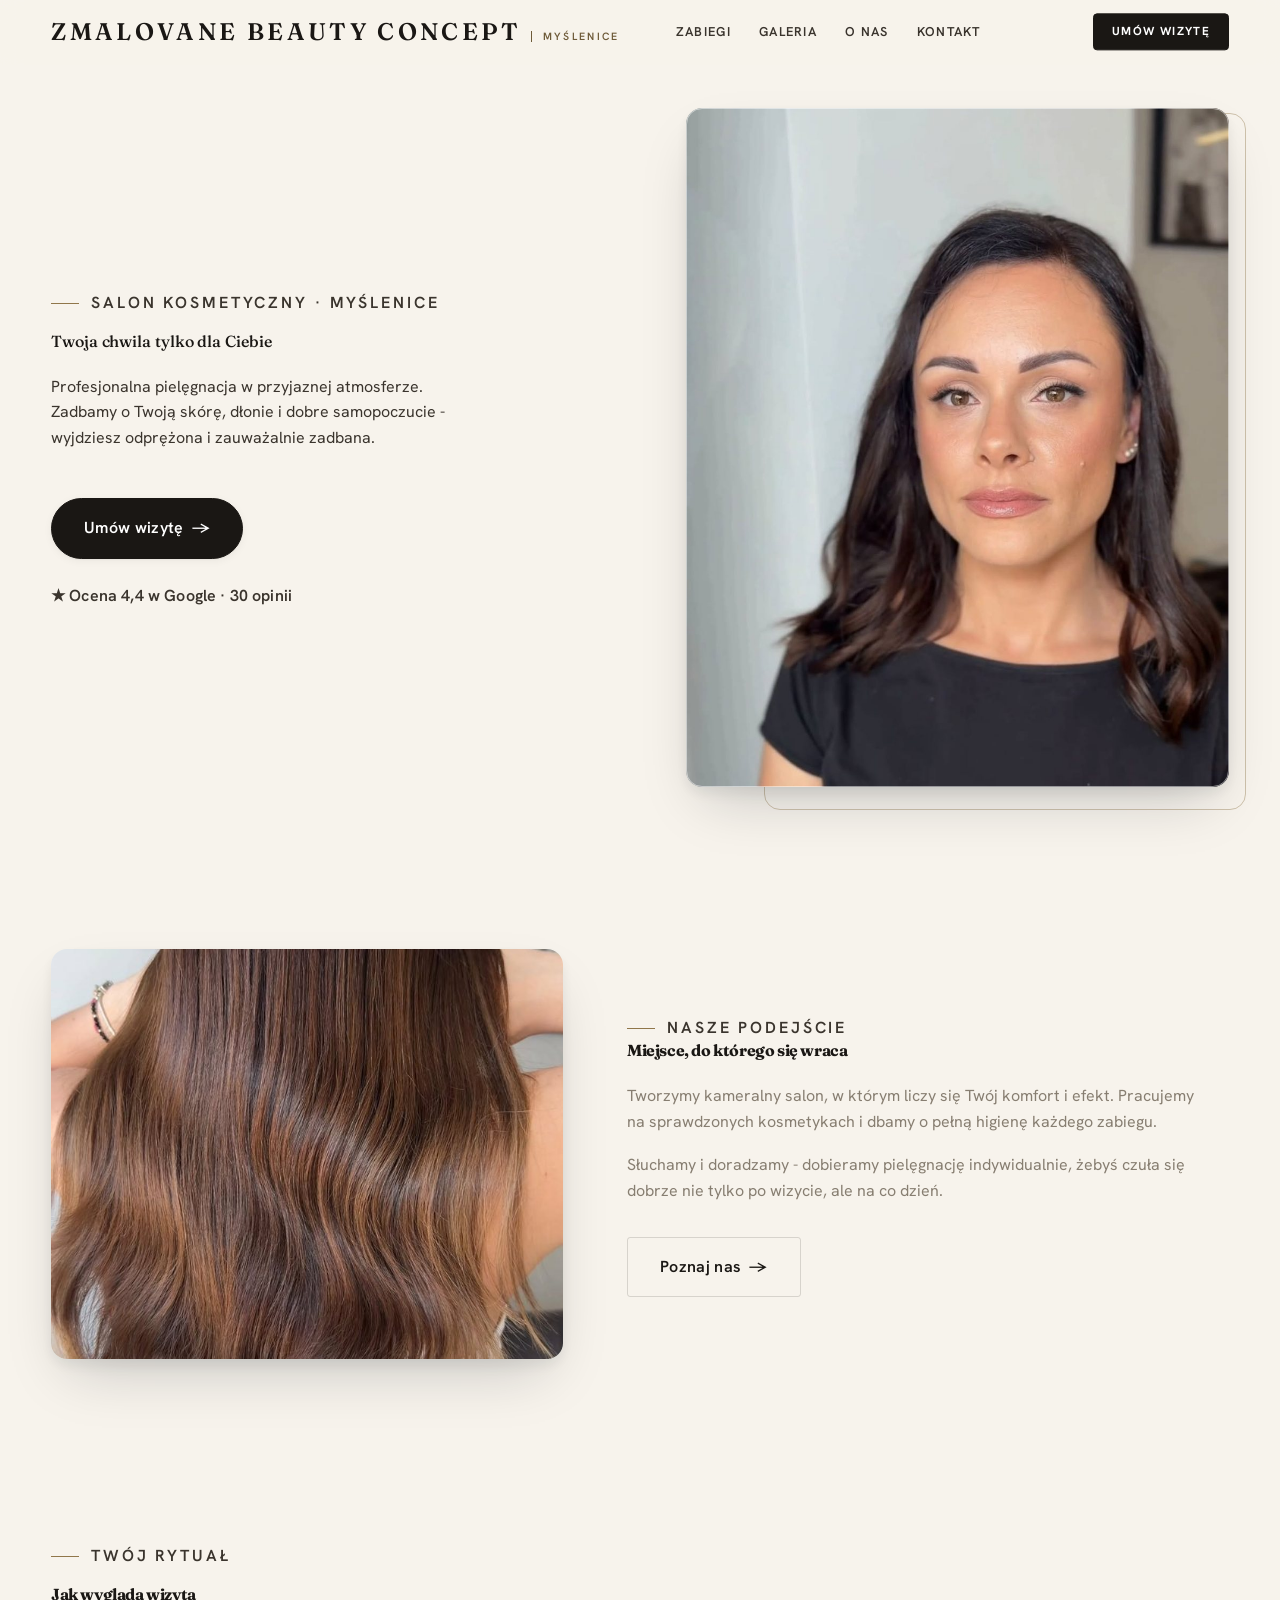
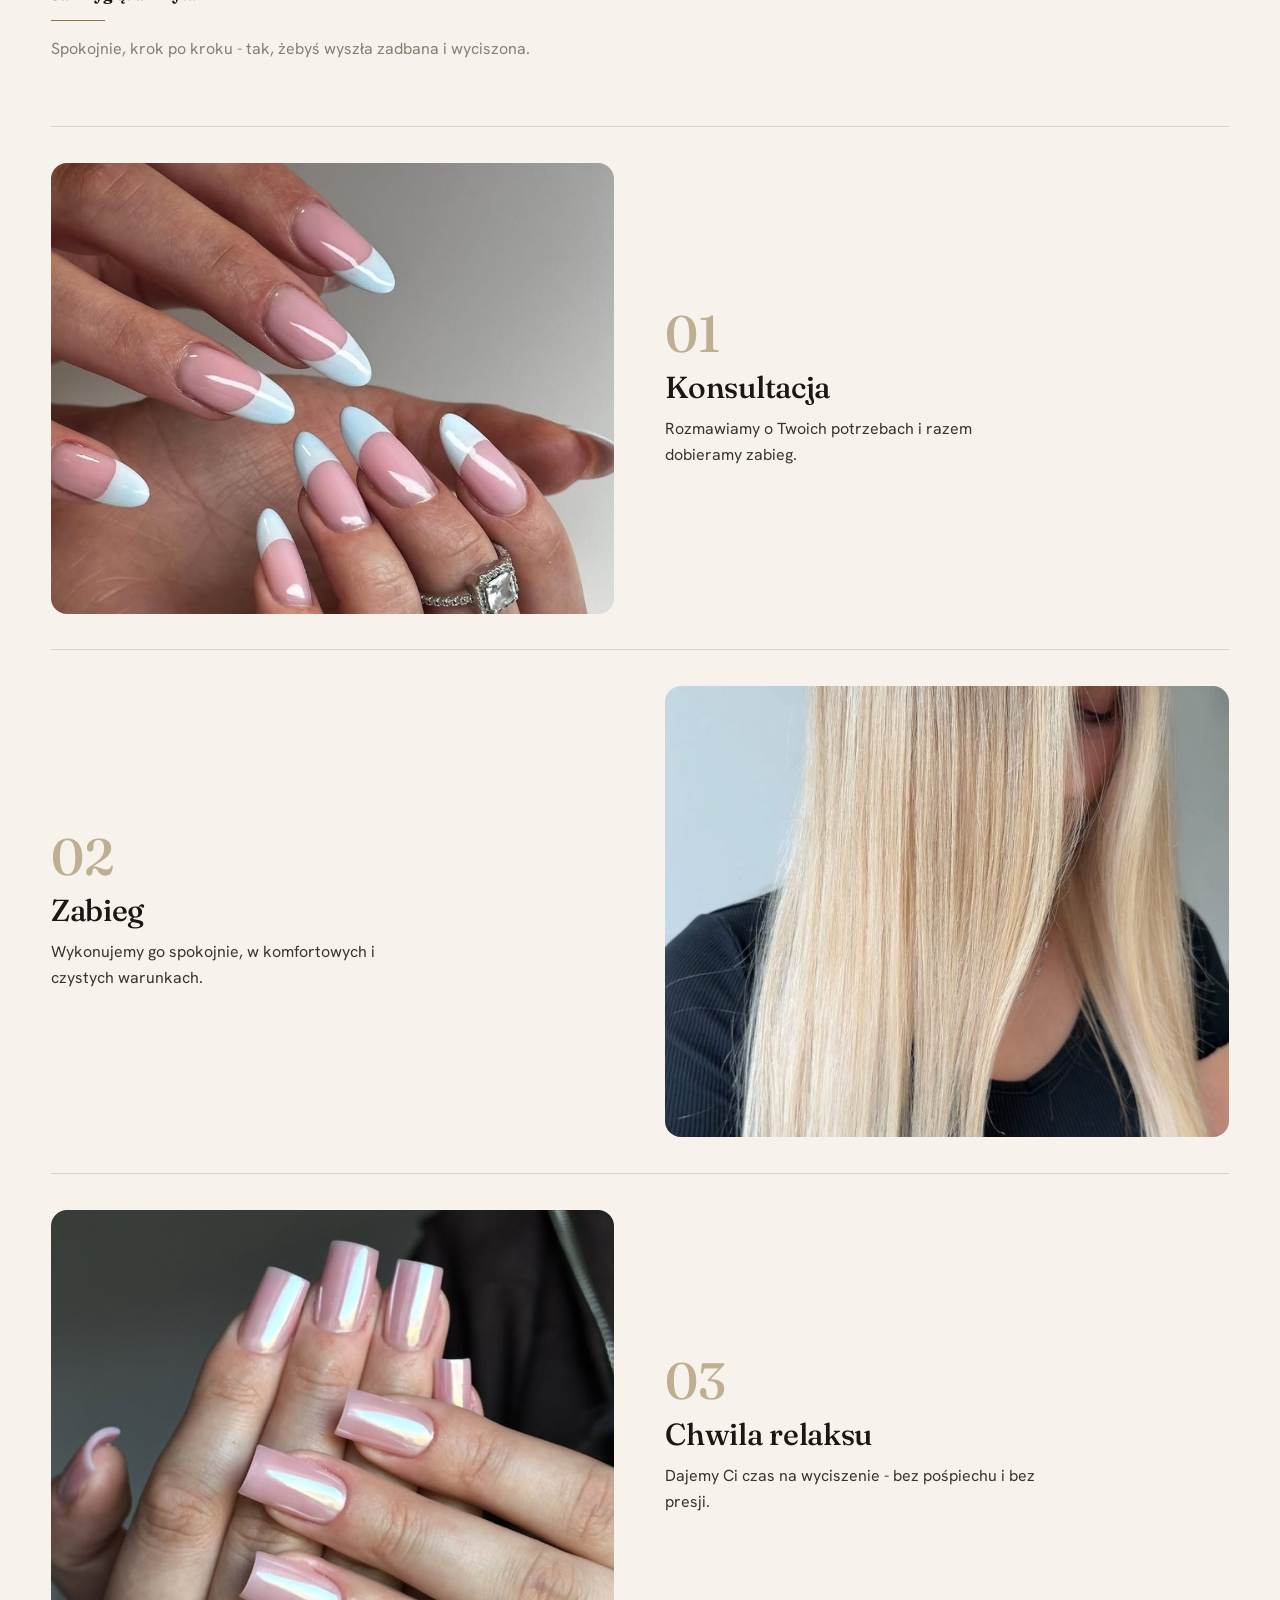
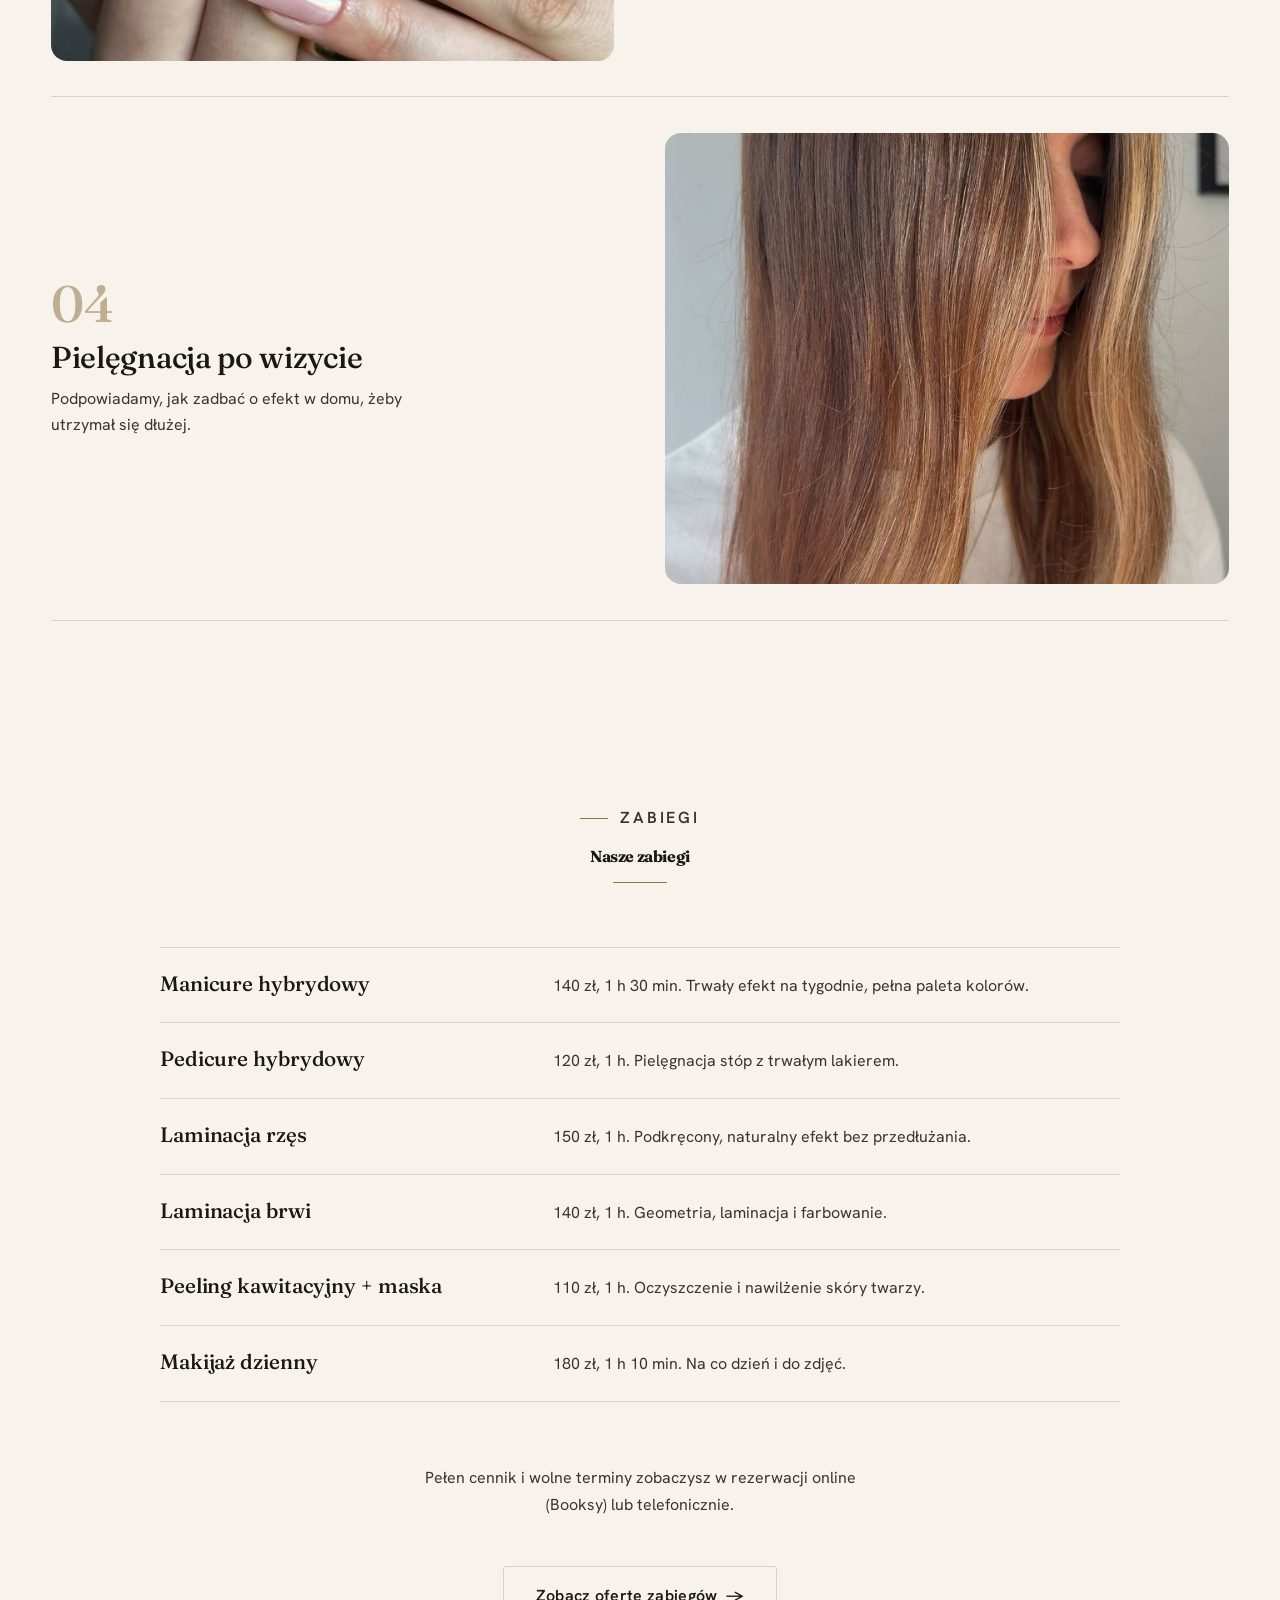
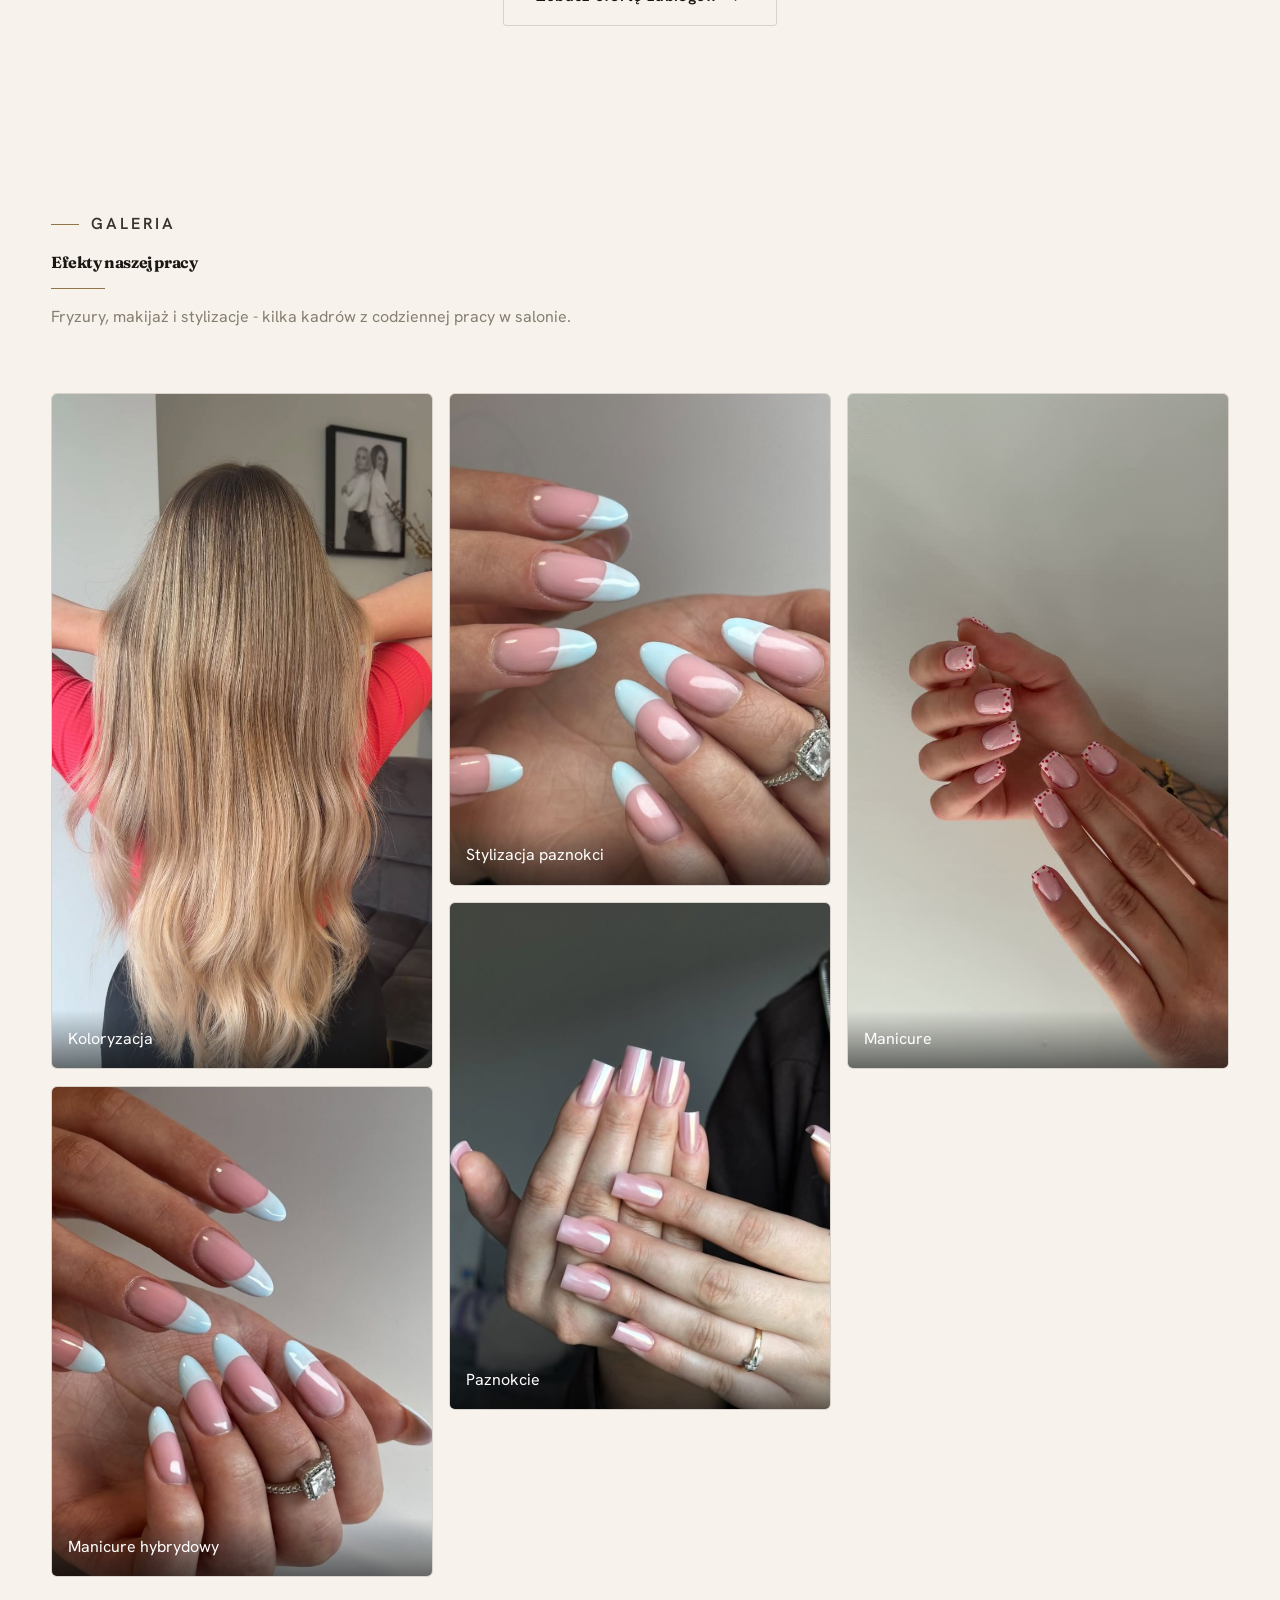
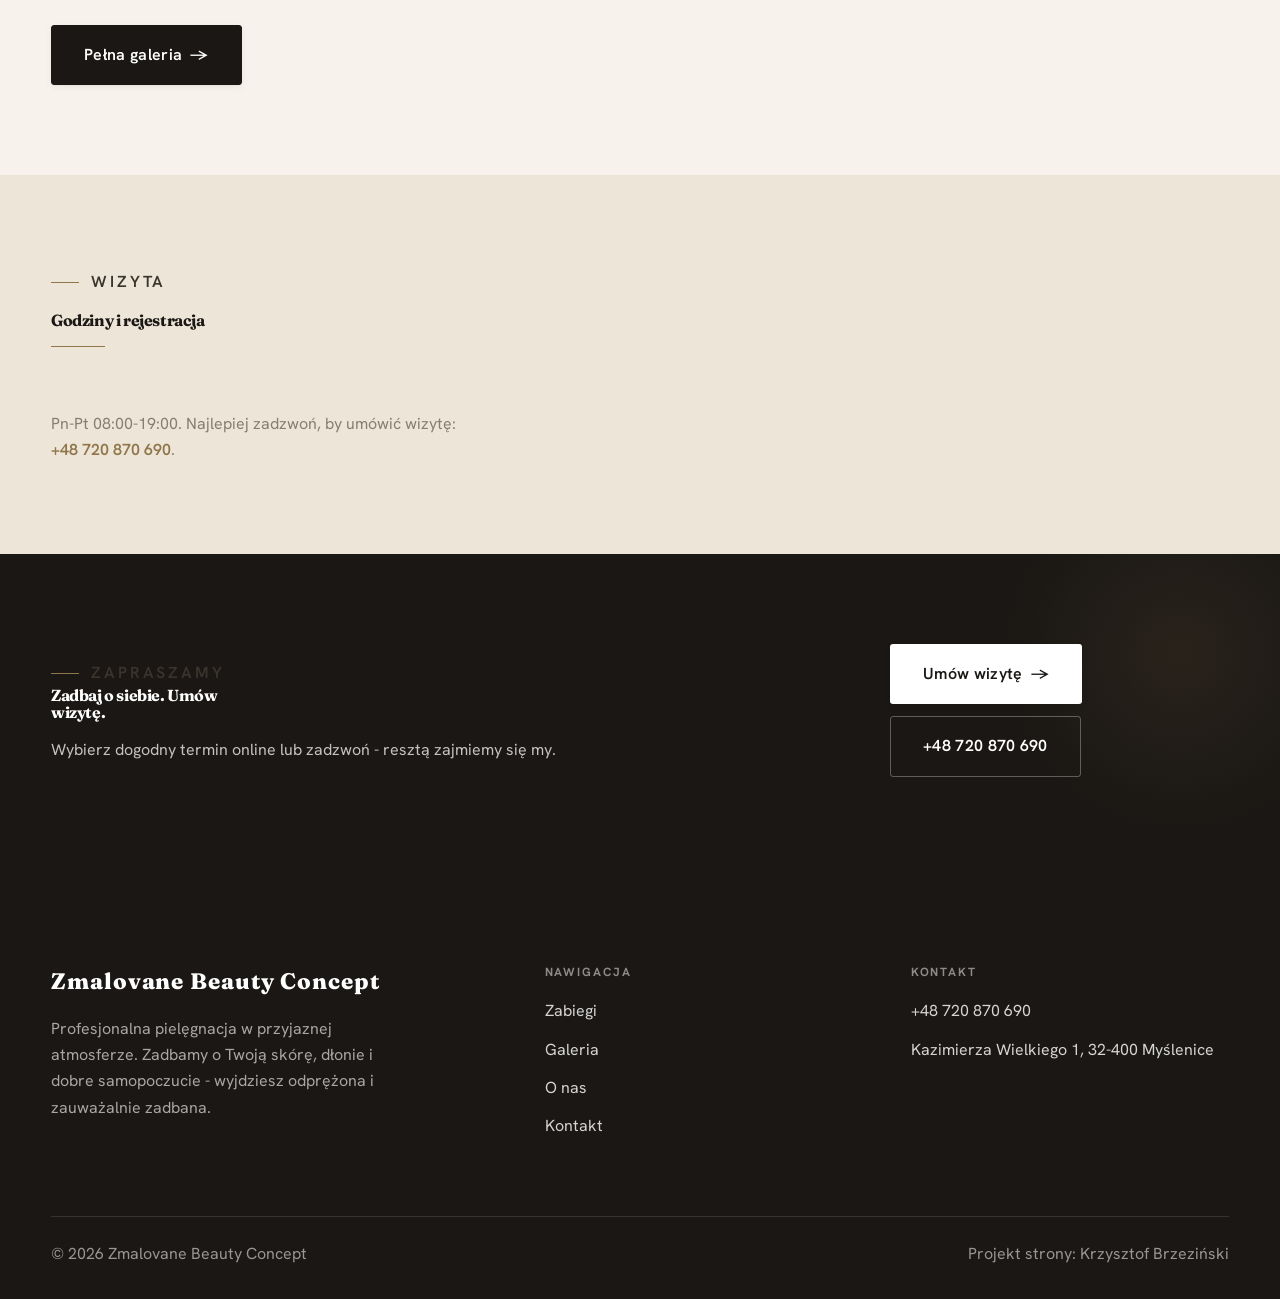
==== commit 14e54b1d: "Redesign wg uwag klientki (06.07): classy czern/biel/bez + realne zdjecia z IG Baza = wersja automat" ====
--- a/index.html
+++ b/index.html
@@ -4,7 +4,7 @@
 <meta charset="UTF-8">
 <meta name="viewport" content="width=device-width, initial-scale=1.0">
 <title>Zmalovane Beauty Concept - Salon kosmetyczny · Myślenice</title>
-<meta name="description" content="Zmalovane Beauty Concept - manicure, pedicure, brwi, rzęsy i pielęgnacja twarzy w Myślenicach. Umów się telefonicznie albo online przez Booksy.">
+<meta name="description" content="Zmalovane Beauty Concept - profesjonalna pielęgnacja twarzy, dłoni i stóp. Sterylne narzędzia, indywidualne podejście, dogodne terminy. Zapraszamy.">
 <link rel="preconnect" href="https://fonts.googleapis.com">
 <link rel="preconnect" href="https://fonts.gstatic.com" crossorigin>
 <link href="https://fonts.googleapis.com/css2?family=Fraunces:wght@500;600;700&family=Hanken+Grotesk:wght@400;500;600&display=swap" rel="stylesheet">
@@ -20,7 +20,7 @@
       <a href="realizacje.html">Galeria</a>
       <a href="o-nas.html">O nas</a>
       <a href="kontakt.html">Kontakt</a>
-      <a href="kontakt.html" class="btn btn-accent">Umów wizytę</a>
+      <a href="https://booksy.com/pl-pl/103935_zmalovane-beauty-concept_paznokcie_10081_myslenice" target="_blank" rel="noopener" class="btn btn-accent">Umów wizytę</a>
     </nav>
     <button class="nav-toggle" aria-label="Menu"><span></span><span></span><span></span></button>
   </div>
@@ -30,22 +30,22 @@
   <div class="wrap">
     <div class="hs-copy reveal">
       <span class="eyebrow">Salon kosmetyczny · Myślenice</span>
-      <h1 class="hs-claim">Manicure, rzęsy i pielęgnacja twarzy w Myślenicach</h1>
-      <p class="hs-lead">Zmalovane Beauty Concept przy Kazimierza Wielkiego. Manicure, pedicure, brwi, rzęsy, pielęgnacja twarzy i makijaż - umówisz się telefonicznie albo online przez Booksy.</p>
-      <a href="kontakt.html" class="btn btn-accent hs-cta">Umów wizytę <span class="arr">→</span></a>
+      <h1 class="hs-claim">Twoja chwila tylko dla Ciebie</h1>
+      <p class="hs-lead">Profesjonalna pielęgnacja w przyjaznej atmosferze. Zadbamy o Twoją skórę, dłonie i dobre samopoczucie - wyjdziesz odprężona i zauważalnie zadbana.</p>
+      <a href="https://booksy.com/pl-pl/103935_zmalovane-beauty-concept_paznokcie_10081_myslenice" target="_blank" rel="noopener" class="btn btn-accent hs-cta">Umów wizytę <span class="arr">→</span></a>
       <p class="hs-rating">★ Ocena 4,4 w Google · 30 opinii</p>
     </div>
-    <figure class="hs-fig reveal"><img src="img/hero.jpg" alt="Wnętrze salonu Zmalovane Beauty Concept"></figure>
+    <figure class="hs-fig reveal"><img src="img/hero.jpg" alt="Zmalovane Beauty Concept"></figure>
   </div>
 </section>
 <section>
   <div class="wrap split">
-    <div class="split-art reveal"><img src="img/g10.jpg" alt="Wnętrze salonu Zmalovane Beauty Concept" loading="lazy"></div>
+    <div class="split-art reveal"><img src="img/g5.jpg" alt="Zmalovane Beauty Concept" loading="lazy"></div>
     <div class="split-copy reveal">
       <span class="eyebrow">Nasze podejście</span>
-      <h2>Kameralny salon dla Twojej codziennej pielęgnacji</h2>
-      <p class="muted">Salon działa przy Kazimierza Wielkiego w Myślenicach. Pracujemy na sprawdzonych kosmetykach i dbamy o higienę - narzędzia są dezynfekowane po każdej klientce.</p>
-      <p class="muted">Powiedz nam, czego potrzebujesz. Podpowiemy, jaki zabieg będzie najlepszy i ile to zajmie czasu.</p>
+      <h2>Miejsce, do którego się wraca</h2>
+      <p class="muted">Tworzymy kameralny salon, w którym liczy się Twój komfort i efekt. Pracujemy na sprawdzonych kosmetykach i dbamy o pełną higienę każdego zabiegu.</p>
+      <p class="muted">Słuchamy i doradzamy - dobieramy pielęgnację indywidualnie, żebyś czuła się dobrze nie tylko po wizycie, ale na co dzień.</p>
       <a href="o-nas.html" class="btn btn-ghost">Poznaj nas <span class="arr">→</span></a>
     </div>
   </div>
@@ -53,22 +53,26 @@
 <section class="rytual">
   <div class="wrap">
     <div class="head reveal">
-      <span class="eyebrow">Twoja wizyta</span>
-      <h2>Jak to wygląda</h2>
-      <p>Trzy proste kroki, bez pośpiechu.</p>
+      <span class="eyebrow">Twój rytuał</span>
+      <h2>Jak wygląda wizyta</h2>
+      <p>Spokojnie, krok po kroku - tak, żebyś wyszła zadbana i wyciszona.</p>
     </div>
     <div class="ryt-list">
       <div class="ryt-row reveal">
-        <figure class="ryt-fig"><img src="img/g1.jpg" alt="Recepcja salonu" loading="lazy"></figure>
-        <div class="ryt-copy"><span class="ryt-no">01</span><h3>Rozmowa</h3><p>Mówisz, na czym Ci zależy. Dobieramy zabieg i najbliższy wolny termin.</p></div>
+        <figure class="ryt-fig"><img src="img/g6.jpg" alt="Konsultacja" loading="lazy"></figure>
+        <div class="ryt-copy"><span class="ryt-no">01</span><h3>Konsultacja</h3><p>Rozmawiamy o Twoich potrzebach i razem dobieramy zabieg.</p></div>
       </div>
       <div class="ryt-row reveal">
-        <figure class="ryt-fig"><img src="img/g4.jpg" alt="Pielęgnacja twarzy" loading="lazy"></figure>
-        <div class="ryt-copy"><span class="ryt-no">02</span><h3>Zabieg</h3><p>Wykonujemy go w czystych, przygotowanych warunkach.</p></div>
+        <figure class="ryt-fig"><img src="img/g7.jpg" alt="Zabieg" loading="lazy"></figure>
+        <div class="ryt-copy"><span class="ryt-no">02</span><h3>Zabieg</h3><p>Wykonujemy go spokojnie, w komfortowych i czystych warunkach.</p></div>
       </div>
       <div class="ryt-row reveal">
-        <figure class="ryt-fig"><img src="img/g6.jpg" alt="Manicure hybrydowy" loading="lazy"></figure>
-        <div class="ryt-copy"><span class="ryt-no">03</span><h3>Efekt</h3><p>Wychodzisz z gotowym efektem: zadbanymi dłońmi, rzęsami albo odświeżoną cerą.</p></div>
+        <figure class="ryt-fig"><img src="img/g8.jpg" alt="Chwila relaksu" loading="lazy"></figure>
+        <div class="ryt-copy"><span class="ryt-no">03</span><h3>Chwila relaksu</h3><p>Dajemy Ci czas na wyciszenie - bez pośpiechu i bez presji.</p></div>
+      </div>
+      <div class="ryt-row reveal">
+        <figure class="ryt-fig"><img src="img/g9.jpg" alt="Pielęgnacja po wizycie" loading="lazy"></figure>
+        <div class="ryt-copy"><span class="ryt-no">04</span><h3>Pielęgnacja po wizycie</h3><p>Podpowiadamy, jak zadbać o efekt w domu, żeby utrzymał się dłużej.</p></div>
       </div>
     </div>
   </div>
@@ -80,14 +84,14 @@
       <h2>Nasze zabiegi</h2>
     </div>
     <div class="cennik">
-      <div class="cennik-row reveal"><div class="cn-name"><h3>Manicure hybrydowy</h3></div><div class="cn-desc">od 140 zł, ok. 1,5 h. Trwały efekt na tygodnie, pełna paleta kolorów.</div></div>
-      <div class="cennik-row reveal"><div class="cn-name"><h3>Pedicure hybrydowy</h3></div><div class="cn-desc">od 120 zł, ok. 1 h. Pielęgnacja i regeneracja stóp z trwałym lakierem.</div></div>
-      <div class="cennik-row reveal"><div class="cn-name"><h3>Henna i regulacja brwi</h3></div><div class="cn-desc">od 60 zł, ok. 25 min. Dopasowany kształt i naturalne podkreślenie spojrzenia.</div></div>
-      <div class="cennik-row reveal"><div class="cn-name"><h3>Laminacja rzęs</h3></div><div class="cn-desc">od 150 zł, ok. 1 h. Podkręcony efekt bez przedłużania.</div></div>
-      <div class="cennik-row reveal"><div class="cn-name"><h3>Peeling kawitacyjny twarzy</h3></div><div class="cn-desc">od 110 zł, ok. 1 h. Oczyszczenie i odświeżenie skóry.</div></div>
-      <div class="cennik-row reveal"><div class="cn-name"><h3>Makijaż dzienny</h3></div><div class="cn-desc">od 180 zł, ok. 1 h 10 min. Na co dzień albo na wyjątkową okazję.</div></div>
+      <div class="cennik-row reveal"><div class="cn-name"><h3>Manicure hybrydowy</h3></div><div class="cn-desc">140 zł, 1 h 30 min. Trwały efekt na tygodnie, pełna paleta kolorów.</div></div>
+      <div class="cennik-row reveal"><div class="cn-name"><h3>Pedicure hybrydowy</h3></div><div class="cn-desc">120 zł, 1 h. Pielęgnacja stóp z trwałym lakierem.</div></div>
+      <div class="cennik-row reveal"><div class="cn-name"><h3>Laminacja rzęs</h3></div><div class="cn-desc">150 zł, 1 h. Podkręcony, naturalny efekt bez przedłużania.</div></div>
+      <div class="cennik-row reveal"><div class="cn-name"><h3>Laminacja brwi</h3></div><div class="cn-desc">140 zł, 1 h. Geometria, laminacja i farbowanie.</div></div>
+      <div class="cennik-row reveal"><div class="cn-name"><h3>Peeling kawitacyjny + maska</h3></div><div class="cn-desc">110 zł, 1 h. Oczyszczenie i nawilżenie skóry twarzy.</div></div>
+      <div class="cennik-row reveal"><div class="cn-name"><h3>Makijaż dzienny</h3></div><div class="cn-desc">180 zł, 1 h 10 min. Na co dzień i do zdjęć.</div></div>
     </div>
-    <p class="menu-note">Pełny cennik i wolne terminy zobaczysz na naszym profilu <a href="https://booksy.com/pl-pl/103935_zmalovane-beauty-concept_paznokcie_10081_myslenice" target="_blank" rel="noopener" style="color:var(--accent);font-weight:600">Booksy</a> albo dopytasz telefonicznie.</p>
+    <p class="menu-note">Pełen cennik i wolne terminy zobaczysz w rezerwacji online (Booksy) lub telefonicznie.</p>
     <div style="text-align:center;margin-top:var(--space-7)" class="reveal"><a href="oferta.html" class="btn btn-ghost">Zobacz ofertę zabiegów <span class="arr">→</span></a></div>
   </div>
 </section>
@@ -95,13 +99,15 @@
   <div class="wrap">
     <div class="head reveal">
       <span class="eyebrow">Galeria</span>
-      <h2>Zerknij, jak u nas wygląda</h2>
-      <p>Manicure, wnętrze salonu i zabiegi z ostatnich tygodni.</p>
+      <h2>Efekty naszej pracy</h2>
+      <p>Fryzury, makijaż i stylizacje - kilka kadrów z codziennej pracy w salonie.</p>
     </div>
     <div class="gallery-masonry">
-      <figure class="m-tile reveal"><img src="img/g7.jpg" alt="Manicure" loading="lazy"><div class="cap">Manicure</div></figure>
-      <figure class="m-tile reveal"><img src="img/g11.jpg" alt="Wnętrze salonu - strefa fryzjerska" loading="lazy"><div class="cap">Wnętrze salonu</div></figure>
-      <figure class="m-tile reveal"><img src="img/g13.jpg" alt="Manicure - zdobienia" loading="lazy"><div class="cap">Manicure - zdobienia</div></figure>
+      <figure class="m-tile reveal"><img src="img/g1.jpg" alt="Koloryzacja włosów" loading="lazy"><div class="cap">Koloryzacja</div></figure>
+      <figure class="m-tile reveal"><img src="img/g2.jpg" alt="Manicure hybrydowy" loading="lazy"><div class="cap">Manicure hybrydowy</div></figure>
+      <figure class="m-tile reveal"><img src="img/g3.jpg" alt="Stylizacja paznokci" loading="lazy"><div class="cap">Stylizacja paznokci</div></figure>
+      <figure class="m-tile reveal"><img src="img/g4.jpg" alt="Paznokcie" loading="lazy"><div class="cap">Paznokcie</div></figure>
+      <figure class="m-tile reveal"><img src="img/g10.jpg" alt="Manicure" loading="lazy"><div class="cap">Manicure</div></figure>
     </div>
     <div style="margin-top:var(--space-7)" class="reveal"><a href="realizacje.html" class="btn btn-accent">Pełna galeria <span class="arr">→</span></a></div>
   </div>
@@ -112,18 +118,18 @@
       <span class="eyebrow">Wizyta</span>
       <h2>Godziny i rejestracja</h2>
     </div>
-    <p class="reveal" style="color:var(--muted);max-width:48ch">Pon-Pt 08:00-19:00, Sob 08:00-14:00, Niedz. nieczynne. Zadzwoń, by umówić wizytę: <a href="tel:+48720870690" style="color:var(--accent);font-weight:600">+48 720 870 690</a>.</p>
-    <p class="reveal" style="color:var(--muted);max-width:48ch;margin-top:var(--space-3)">„Przepiękne rzęski tylko u Pani Natalii, jestem bardzo zadowolona, miła atmosfera i super dokładne wykonanie." - Aneta Słonina, Google</p>
+    <p class="reveal" style="color:var(--muted);max-width:48ch">Pn-Pt 08:00-19:00. Najlepiej zadzwoń, by umówić wizytę: <a href="tel:+48720870690" style="color:var(--accent);font-weight:600">+48 720 870 690</a>.</p>
   </div>
 </section>
 <section class="cta">
   <div class="wrap">
     <div class="reveal">
+      <span class="eyebrow">Zapraszamy</span>
       <h2>Zadbaj o siebie. Umów wizytę.</h2>
-      <p>Zadzwoń albo zarezerwuj termin online przez Booksy - umówimy Cię szybko.</p>
+      <p>Wybierz dogodny termin online lub zadzwoń - resztą zajmiemy się my.</p>
     </div>
     <div class="cta-actions reveal">
-      <a href="https://booksy.com/pl-pl/103935_zmalovane-beauty-concept_paznokcie_10081_myslenice" target="_blank" rel="noopener" class="btn btn-light">Zarezerwuj na Booksy <span class="arr">→</span></a>
+      <a href="kontakt.html" class="btn btn-light">Umów wizytę <span class="arr">→</span></a>
       <a href="tel:+48720870690" class="btn btn-ghost" style="color:#fff;border-color:rgba(255,255,255,.3)">+48 720 870 690</a>
     </div>
   </div>
@@ -134,7 +140,7 @@
     <div class="foot-grid">
       <div class="foot-brand">
         <div class="name">Zmalovane Beauty Concept</div>
-        <p>Manicure, pedicure, brwi, rzęsy i pielęgnacja twarzy w Myślenicach.</p>
+        <p>Profesjonalna pielęgnacja w przyjaznej atmosferze. Zadbamy o Twoją skórę, dłonie i dobre samopoczucie - wyjdziesz odprężona i zauważalnie zadbana.</p>
       </div>
       <div class="foot-col">
         <h4>Nawigacja</h4>
--- a/assets/styles.css
+++ b/assets/styles.css
@@ -5,18 +5,18 @@
    ============================================================ */
 
 :root{
-  /* PALETA — jasna, architektoniczna, chłodna */
-  --paper:#FBF7F4;          /* główne tło */
-  --paper-2:#F1E7E4;        /* sekcje alternatywne (chłodny jasny szary) */
-  --paper-3:#F1E7E4;        /* delikatne wypełnienia */
-  --ink:#2A2126;            /* tekst główny — chłodny grafit */
-  --ink-soft:#574550;       /* nagłówki drugorzędne */
-  --muted:#94888C;          /* tekst poboczny */
-  --line:rgba(42,33,38,.12);/* hairline */
-  --accent:#A85A6B;         /* stonowany petrol-slate — jedyny akcent */
-  --accent-d:#8A4456;
-  --accent-soft:rgba(168,90,107,.10);
-  --dark:#2A2126;           /* sekcje ciemne (stopka/CTA) */
+  /* PALETA — classy: czerń / biel / beż, jeden akcent taupe-gold */
+  --paper:#F7F3EC;          /* główne tło — ciepła biel/beż */
+  --paper-2:#EDE5D8;        /* sekcje alternatywne — miękki beż */
+  --paper-3:#EDE5D8;        /* delikatne wypełnienia */
+  --ink:#1A1714;            /* tekst główny — ciepła czerń */
+  --ink-soft:#3A342D;       /* nagłówki drugorzędne — ciemny taupe */
+  --muted:#877E71;          /* tekst poboczny — taupe */
+  --line:rgba(26,23,20,.14);/* hairline */
+  --accent:#90764A;         /* jedyny akcent — antyczny taupe-gold */
+  --accent-d:#6E5A38;       /* ciemniejszy — kontrast na przyciskach */
+  --accent-soft:rgba(144,118,74,.12);
+  --dark:#1A1714;           /* sekcje ciemne (stopka/CTA/strip) — czerń */
 
   /* ODSTĘPY — skala 4/8 */
   --space-1:4px; --space-2:8px; --space-3:12px; --space-4:16px; --space-5:24px;
@@ -595,3 +595,20 @@
 [style*="g12.jpg"]{background-position:58% 52%}
 img[src$="/g14.jpg"]{object-position:33% 50%}
 [style*="g14.jpg"]{background-position:33% 50%}
+
+/* ============================================================
+   REDESIGN 2026-07-06 (na życzenie klientki): classy czerń/biel/beż + realne zdjęcia z IG.
+   Doklejane NA WIERZCH — nadpisuje paletę mauve i stare kadrowania.
+   ============================================================ */
+/* Przyciski wypełnione = CZERŃ (najczystszy classy look + gwarantowany kontrast biel/czerń) */
+.btn-accent{background:var(--dark);border-color:var(--dark);color:#fff}
+.btn-accent:hover{background:#000;border-color:#000;color:#fff}
+.sticky-reserve .sr-book{background:var(--dark);color:#fff}
+.nav .nav-links a.btn-accent{background:var(--dark);border-color:var(--dark);color:#fff}
+.nav .nav-links a.btn-accent:hover{background:#000;border-color:#000;color:#fff;filter:none}
+/* Reset kadrowania pod NOWE zdjęcia (portret hero = twarz wyżej; reszta = środek) */
+img[src$="/hero.jpg"],[style*="hero.jpg"]{object-position:50% 30%;background-position:50% 30%}
+img[src$="/g2.jpg"],img[src$="/g3.jpg"],img[src$="/g4.jpg"],img[src$="/g6.jpg"],
+img[src$="/g9.jpg"],img[src$="/g12.jpg"],img[src$="/g14.jpg"]{object-position:50% 45%}
+[style*="g2.jpg"],[style*="g3.jpg"],[style*="g4.jpg"],[style*="g6.jpg"],
+[style*="g9.jpg"],[style*="g12.jpg"],[style*="g14.jpg"]{background-position:50% 45%}
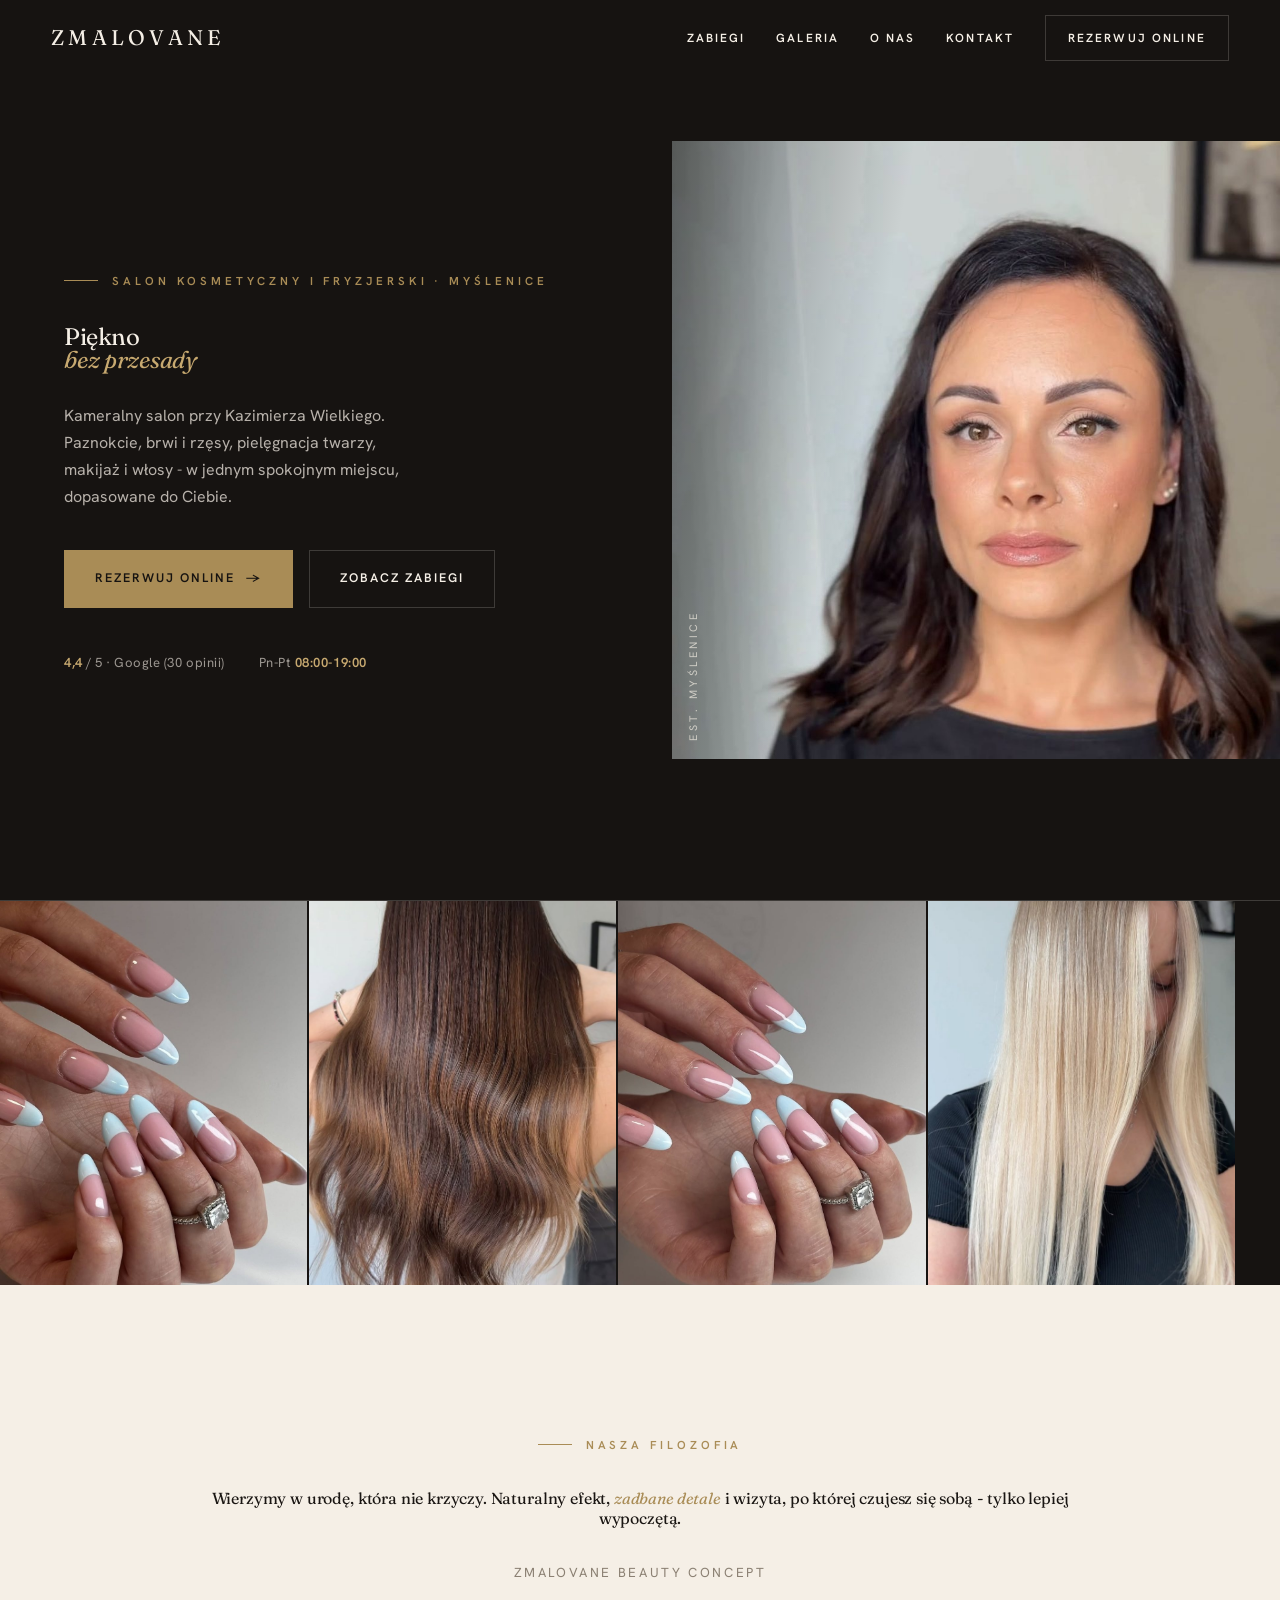
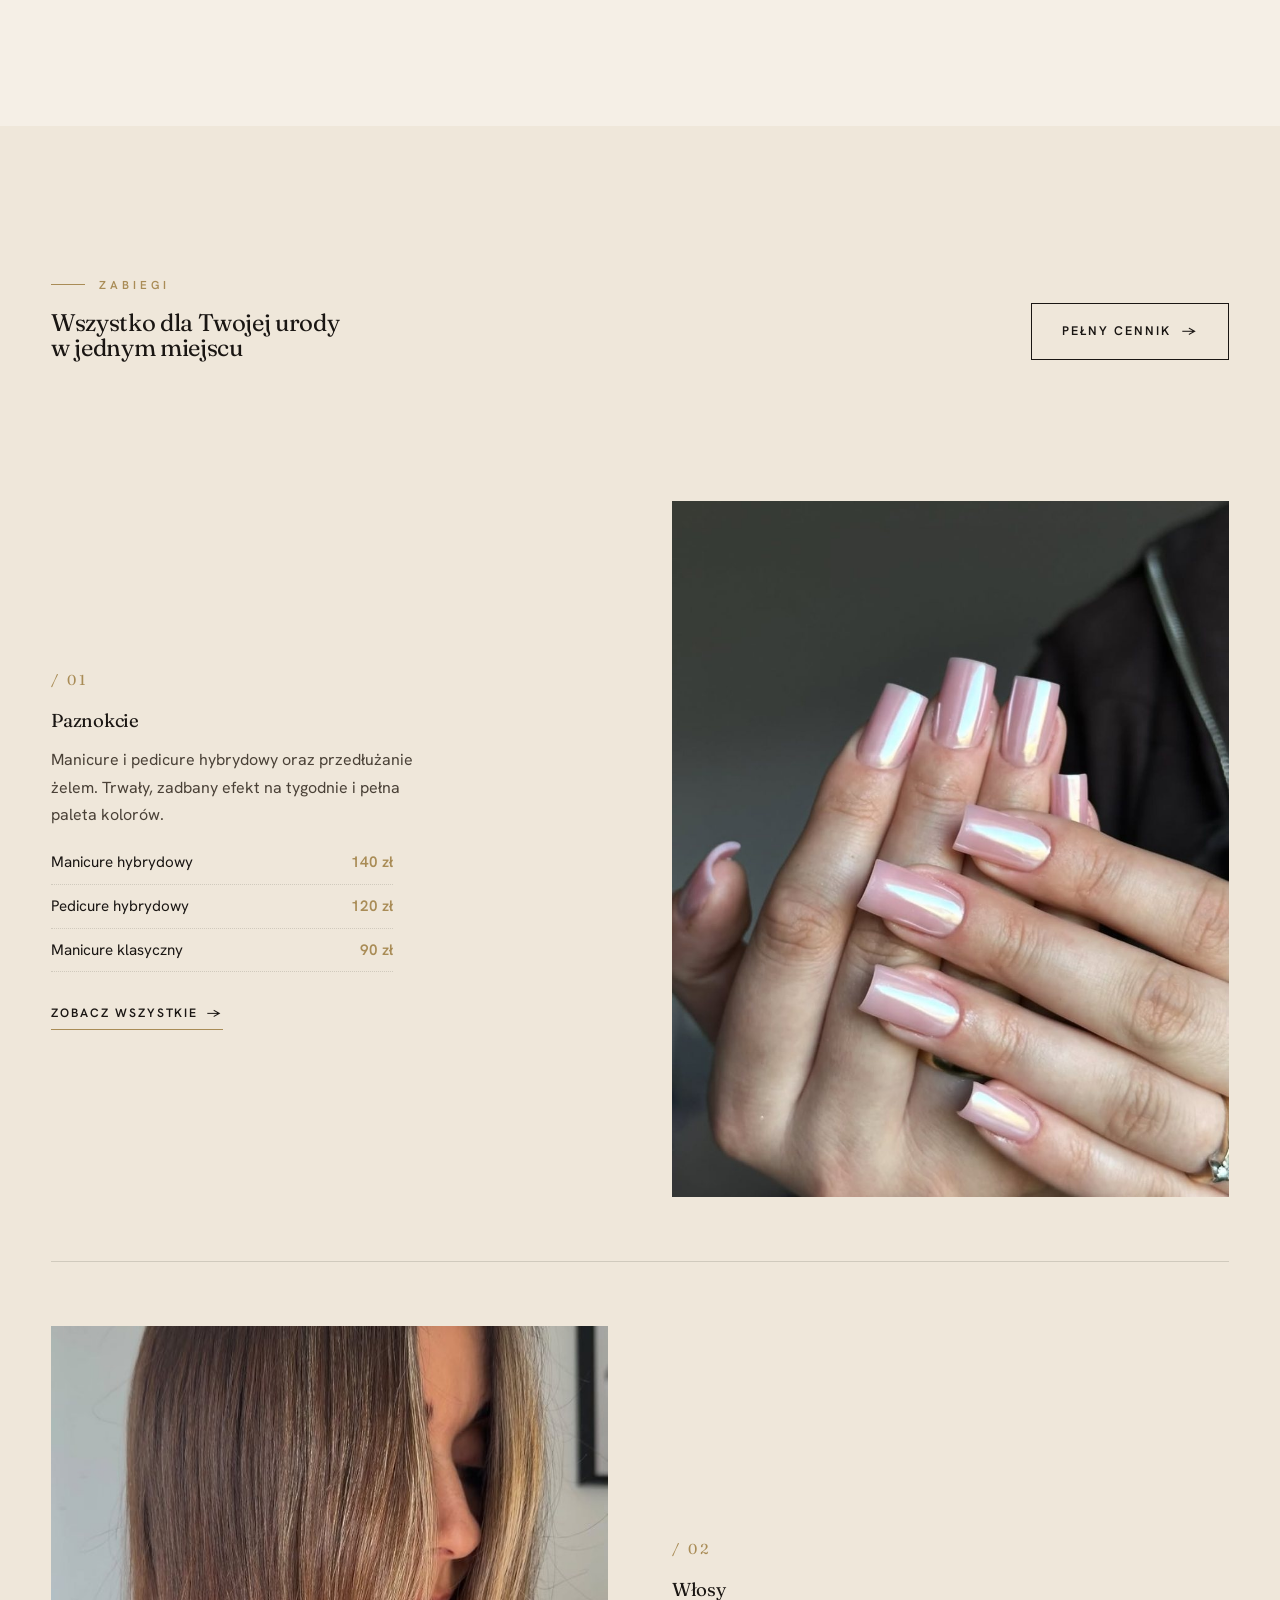
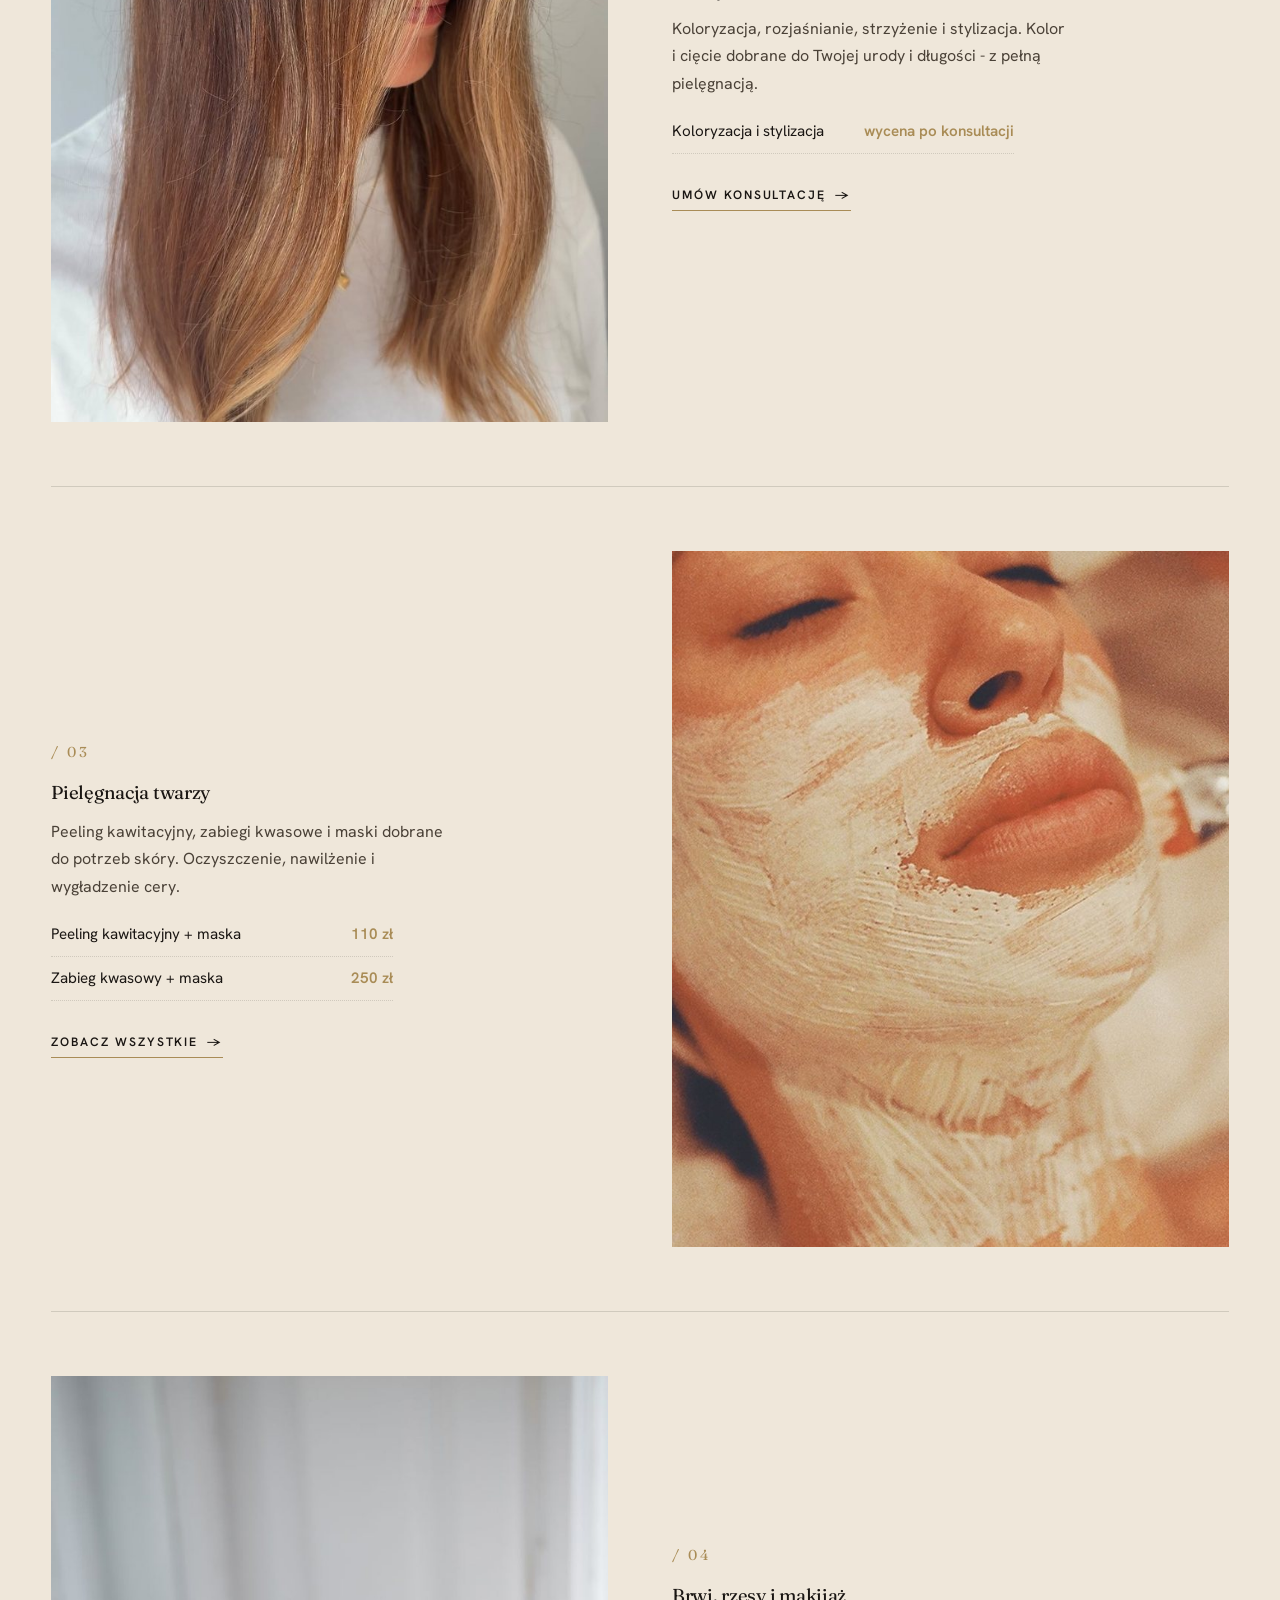
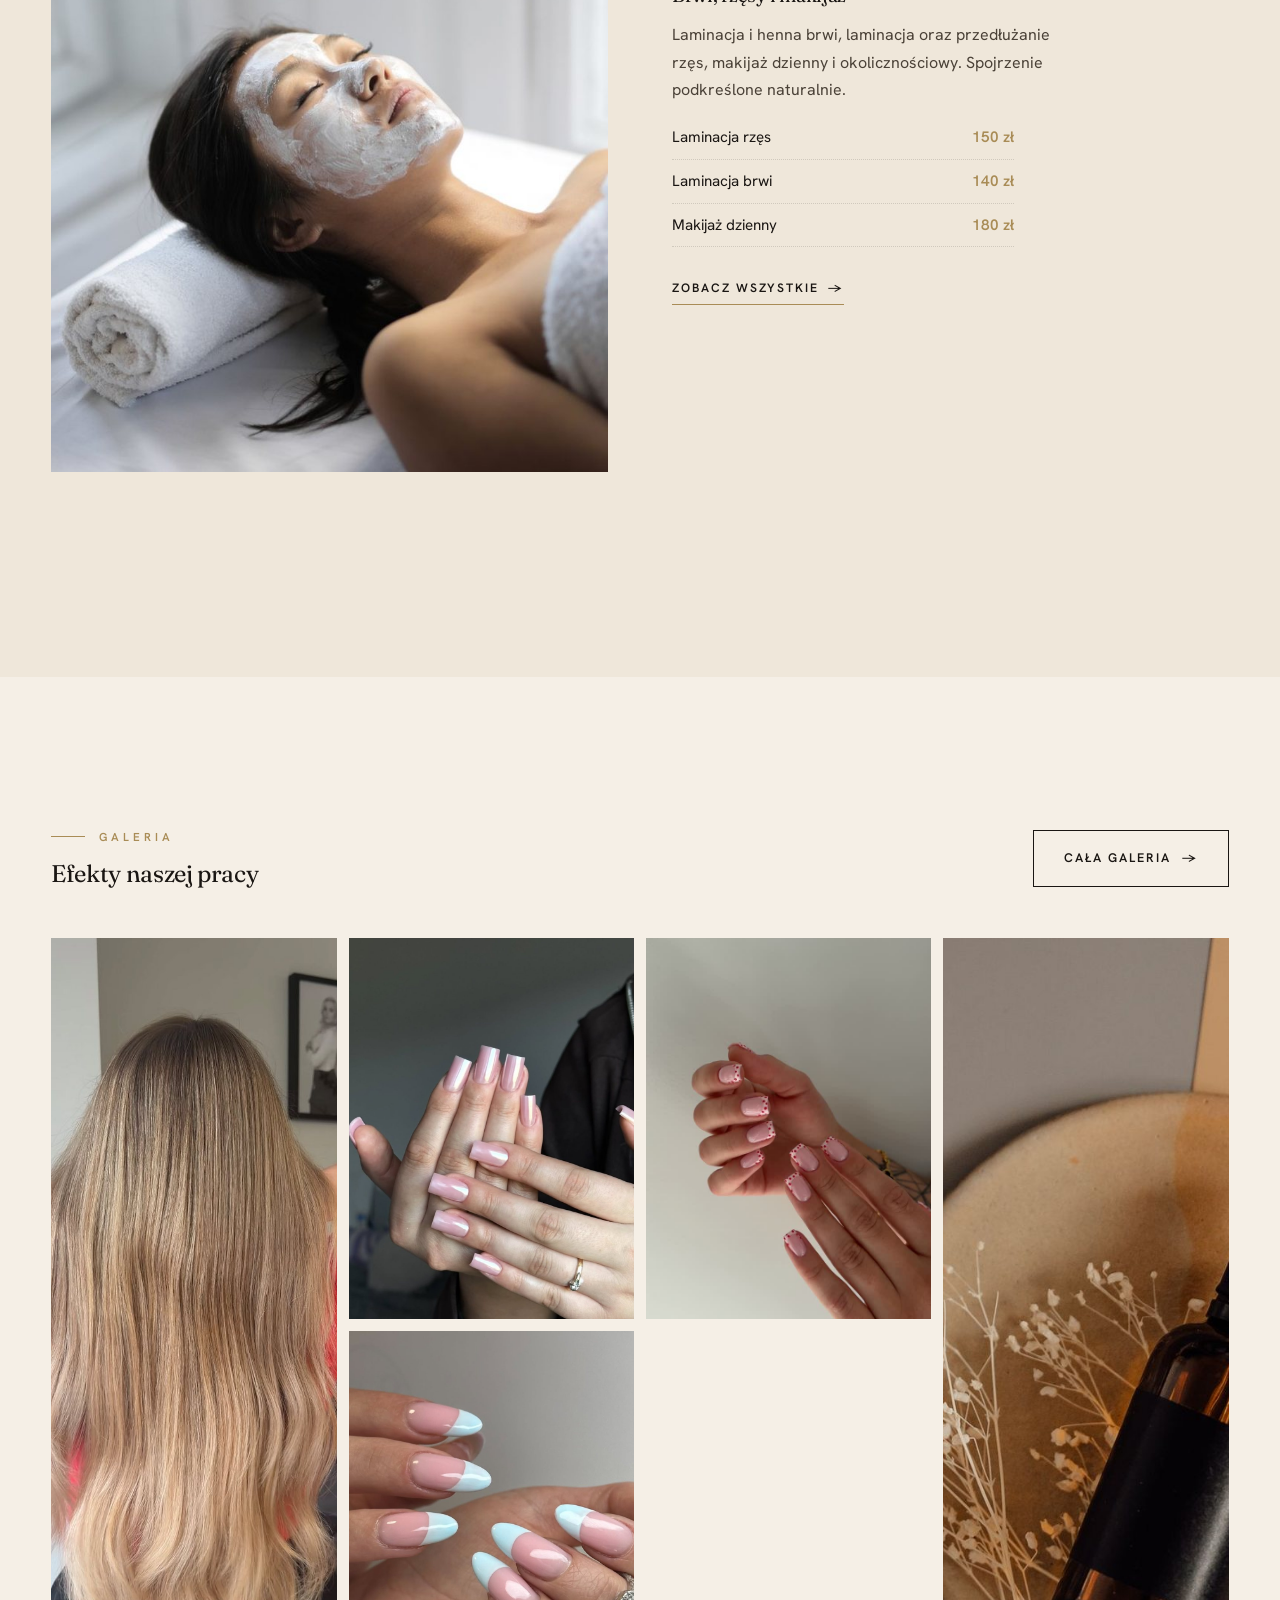
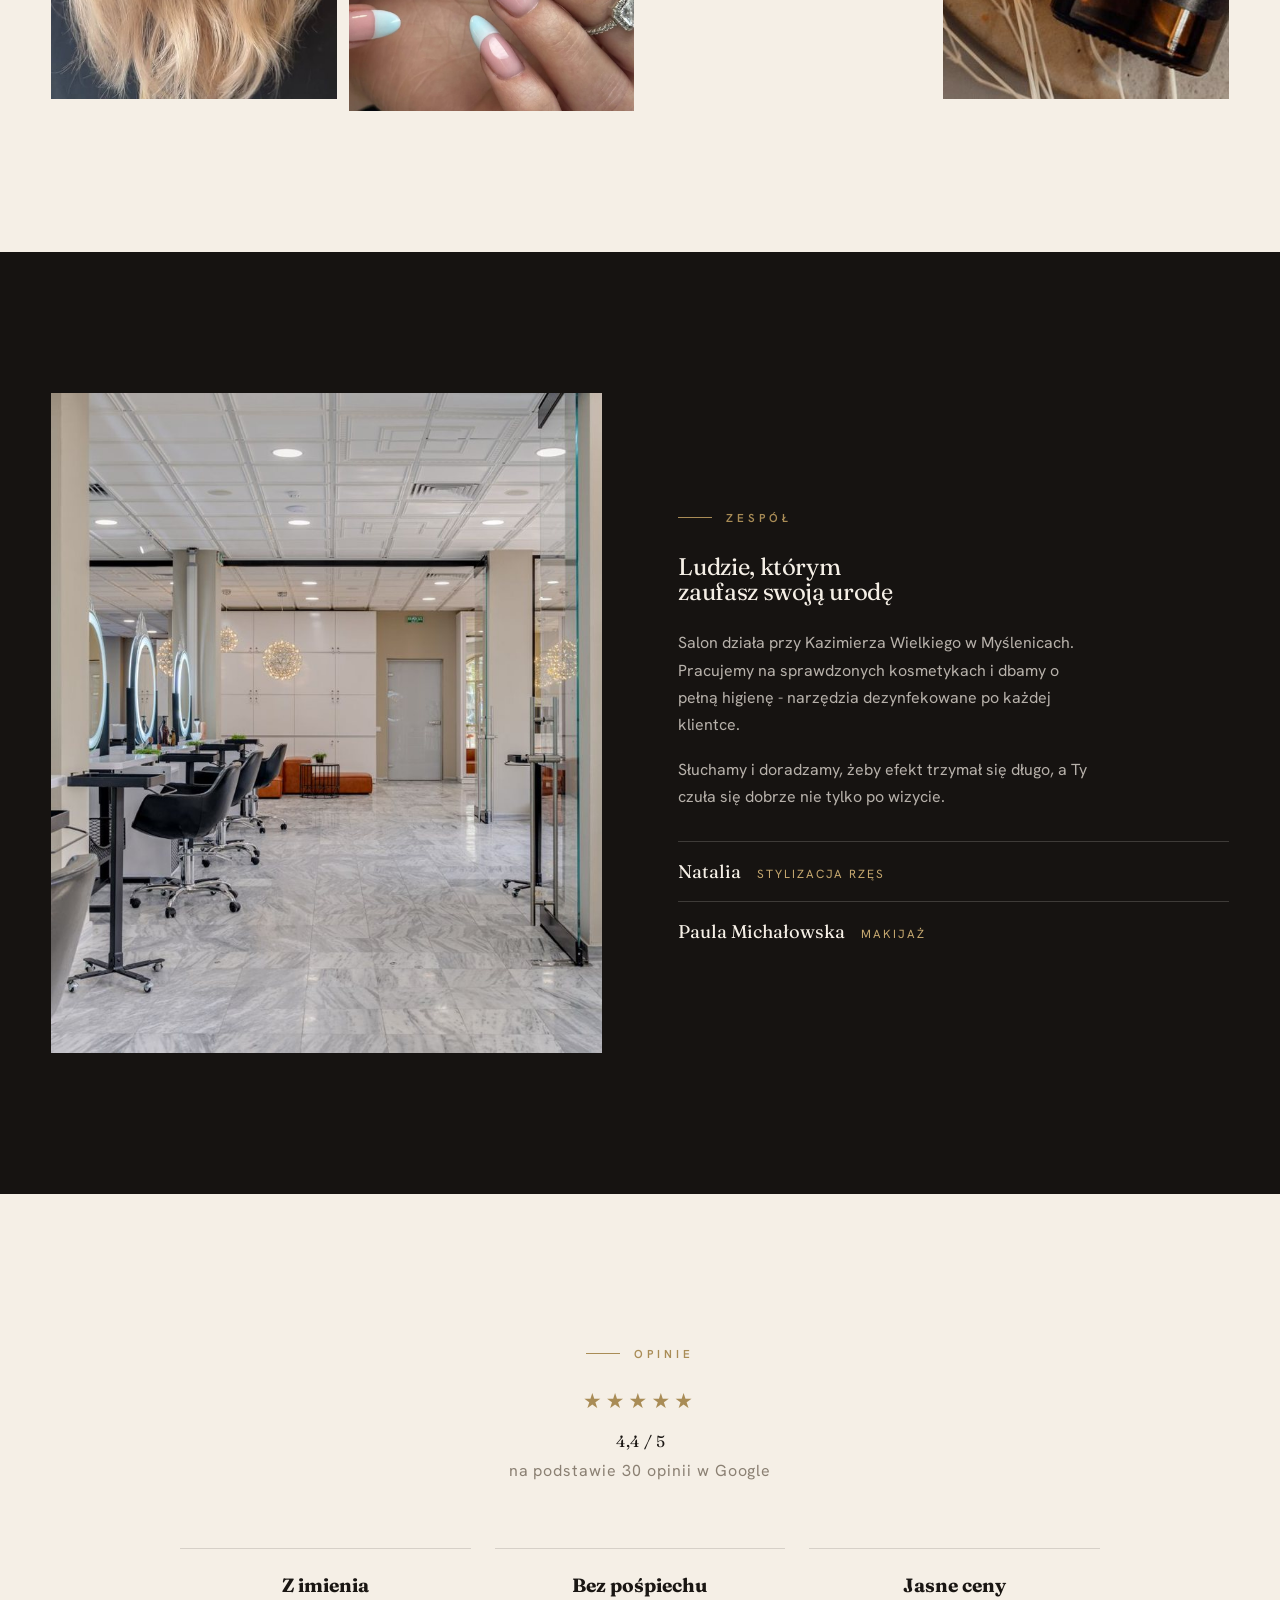
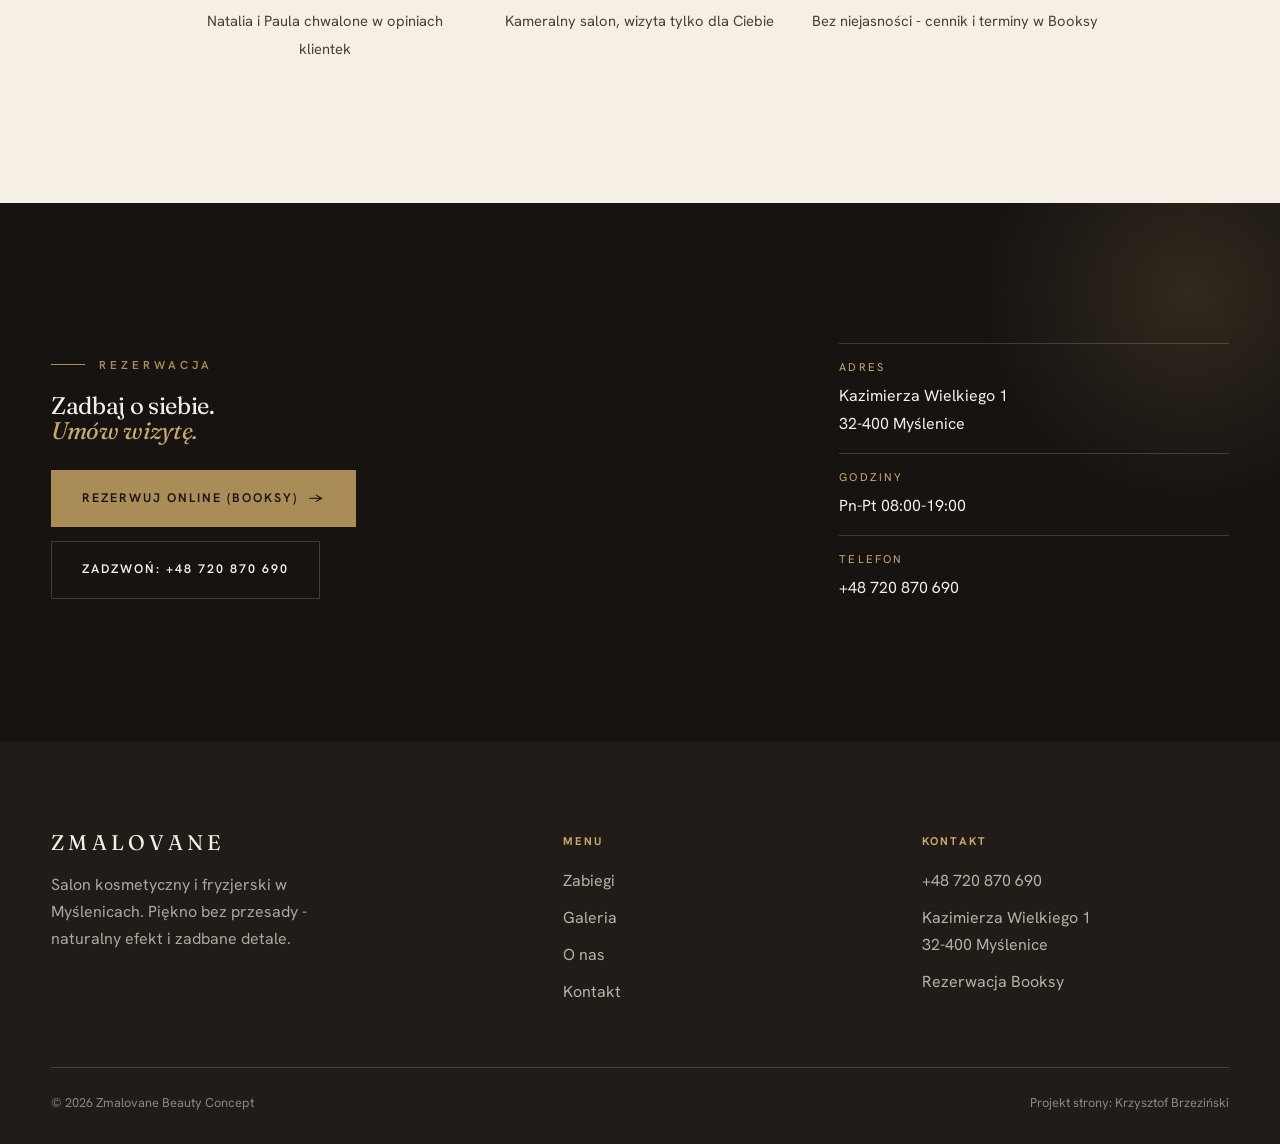
==== commit ad1eac25: "REDESIGN v2 - calkowicie nowy szkielet (editorial atelier) Na zyczenie K.: nie recolor, lecz nowa st" ====
--- a/index.html
+++ b/index.html
@@ -3,134 +3,200 @@
 <head>
 <meta charset="UTF-8">
 <meta name="viewport" content="width=device-width, initial-scale=1.0">
-<title>Zmalovane Beauty Concept - Salon kosmetyczny · Myślenice</title>
-<meta name="description" content="Zmalovane Beauty Concept - profesjonalna pielęgnacja twarzy, dłoni i stóp. Sterylne narzędzia, indywidualne podejście, dogodne terminy. Zapraszamy.">
+<title>Zmalovane Beauty Concept - Salon kosmetyczny i fryzjerski w Myślenicach</title>
+<meta name="description" content="Zmalovane Beauty Concept w Myślenicach - manicure, pedicure, stylizacja brwi i rzęs, pielęgnacja twarzy, makijaż i włosy. Rezerwacja online przez Booksy. Ocena 4,4 w Google.">
 <link rel="preconnect" href="https://fonts.googleapis.com">
 <link rel="preconnect" href="https://fonts.gstatic.com" crossorigin>
-<link href="https://fonts.googleapis.com/css2?family=Fraunces:wght@500;600;700&family=Hanken+Grotesk:wght@400;500;600&display=swap" rel="stylesheet">
+<link href="https://fonts.googleapis.com/css2?family=Fraunces:ital,opsz,wght@0,9..144,400;0,9..144,500;1,9..144,400&family=Hanken+Grotesk:wght@400;500;600&display=swap" rel="stylesheet">
 <link rel="stylesheet" href="assets/styles.css">
 </head>
 <body>
 
-<header class="nav">
-  <div class="wrap nav-inner">
-    <a class="brand" href="index.html"><span class="name">Zmalovane Beauty Concept</span><span class="sub">Myślenice</span></a>
-    <nav class="nav-links">
-      <a href="oferta.html">Zabiegi</a>
-      <a href="realizacje.html">Galeria</a>
+<header class="top on-dark" id="top">
+  <div class="wrap">
+    <a class="brand" href="index.html">Zmalovane</a>
+    <nav class="nav" id="nav">
+      <a href="zabiegi.html">Zabiegi</a>
+      <a href="galeria.html">Galeria</a>
       <a href="o-nas.html">O nas</a>
       <a href="kontakt.html">Kontakt</a>
-      <a href="https://booksy.com/pl-pl/103935_zmalovane-beauty-concept_paznokcie_10081_myslenice" target="_blank" rel="noopener" class="btn btn-accent">Umów wizytę</a>
+      <a class="book" href="https://booksy.com/pl-pl/103935_zmalovane-beauty-concept_paznokcie_10081_myslenice" target="_blank" rel="noopener">Rezerwuj online</a>
     </nav>
-    <button class="nav-toggle" aria-label="Menu"><span></span><span></span><span></span></button>
+    <button class="burger" id="burger" aria-label="Menu"><span></span><span></span><span></span></button>
   </div>
 </header>
 
-<section class="hero-spa">
-  <div class="wrap">
-    <div class="hs-copy reveal">
-      <span class="eyebrow">Salon kosmetyczny · Myślenice</span>
-      <h1 class="hs-claim">Twoja chwila tylko dla Ciebie</h1>
-      <p class="hs-lead">Profesjonalna pielęgnacja w przyjaznej atmosferze. Zadbamy o Twoją skórę, dłonie i dobre samopoczucie - wyjdziesz odprężona i zauważalnie zadbana.</p>
-      <a href="https://booksy.com/pl-pl/103935_zmalovane-beauty-concept_paznokcie_10081_myslenice" target="_blank" rel="noopener" class="btn btn-accent hs-cta">Umów wizytę <span class="arr">→</span></a>
-      <p class="hs-rating">★ Ocena 4,4 w Google · 30 opinii</p>
-    </div>
-    <figure class="hs-fig reveal"><img src="img/hero.jpg" alt="Zmalovane Beauty Concept"></figure>
-  </div>
-</section>
-<section>
-  <div class="wrap split">
-    <div class="split-art reveal"><img src="img/g5.jpg" alt="Zmalovane Beauty Concept" loading="lazy"></div>
-    <div class="split-copy reveal">
-      <span class="eyebrow">Nasze podejście</span>
-      <h2>Miejsce, do którego się wraca</h2>
-      <p class="muted">Tworzymy kameralny salon, w którym liczy się Twój komfort i efekt. Pracujemy na sprawdzonych kosmetykach i dbamy o pełną higienę każdego zabiegu.</p>
-      <p class="muted">Słuchamy i doradzamy - dobieramy pielęgnację indywidualnie, żebyś czuła się dobrze nie tylko po wizycie, ale na co dzień.</p>
-      <a href="o-nas.html" class="btn btn-ghost">Poznaj nas <span class="arr">→</span></a>
-    </div>
-  </div>
-</section>
-<section class="rytual">
-  <div class="wrap">
-    <div class="head reveal">
-      <span class="eyebrow">Twój rytuał</span>
-      <h2>Jak wygląda wizyta</h2>
-      <p>Spokojnie, krok po kroku - tak, żebyś wyszła zadbana i wyciszona.</p>
-    </div>
-    <div class="ryt-list">
-      <div class="ryt-row reveal">
-        <figure class="ryt-fig"><img src="img/g6.jpg" alt="Konsultacja" loading="lazy"></figure>
-        <div class="ryt-copy"><span class="ryt-no">01</span><h3>Konsultacja</h3><p>Rozmawiamy o Twoich potrzebach i razem dobieramy zabieg.</p></div>
-      </div>
-      <div class="ryt-row reveal">
-        <figure class="ryt-fig"><img src="img/g7.jpg" alt="Zabieg" loading="lazy"></figure>
-        <div class="ryt-copy"><span class="ryt-no">02</span><h3>Zabieg</h3><p>Wykonujemy go spokojnie, w komfortowych i czystych warunkach.</p></div>
-      </div>
-      <div class="ryt-row reveal">
-        <figure class="ryt-fig"><img src="img/g8.jpg" alt="Chwila relaksu" loading="lazy"></figure>
-        <div class="ryt-copy"><span class="ryt-no">03</span><h3>Chwila relaksu</h3><p>Dajemy Ci czas na wyciszenie - bez pośpiechu i bez presji.</p></div>
-      </div>
-      <div class="ryt-row reveal">
-        <figure class="ryt-fig"><img src="img/g9.jpg" alt="Pielęgnacja po wizycie" loading="lazy"></figure>
-        <div class="ryt-copy"><span class="ryt-no">04</span><h3>Pielęgnacja po wizycie</h3><p>Podpowiadamy, jak zadbać o efekt w domu, żeby utrzymał się dłużej.</p></div>
-      </div>
-    </div>
-  </div>
-</section>
-<section class="menu-sec">
-  <div class="wrap">
-    <div class="head center reveal">
-      <span class="eyebrow">Zabiegi</span>
-      <h2>Nasze zabiegi</h2>
-    </div>
-    <div class="cennik">
-      <div class="cennik-row reveal"><div class="cn-name"><h3>Manicure hybrydowy</h3></div><div class="cn-desc">140 zł, 1 h 30 min. Trwały efekt na tygodnie, pełna paleta kolorów.</div></div>
-      <div class="cennik-row reveal"><div class="cn-name"><h3>Pedicure hybrydowy</h3></div><div class="cn-desc">120 zł, 1 h. Pielęgnacja stóp z trwałym lakierem.</div></div>
-      <div class="cennik-row reveal"><div class="cn-name"><h3>Laminacja rzęs</h3></div><div class="cn-desc">150 zł, 1 h. Podkręcony, naturalny efekt bez przedłużania.</div></div>
-      <div class="cennik-row reveal"><div class="cn-name"><h3>Laminacja brwi</h3></div><div class="cn-desc">140 zł, 1 h. Geometria, laminacja i farbowanie.</div></div>
-      <div class="cennik-row reveal"><div class="cn-name"><h3>Peeling kawitacyjny + maska</h3></div><div class="cn-desc">110 zł, 1 h. Oczyszczenie i nawilżenie skóry twarzy.</div></div>
-      <div class="cennik-row reveal"><div class="cn-name"><h3>Makijaż dzienny</h3></div><div class="cn-desc">180 zł, 1 h 10 min. Na co dzień i do zdjęć.</div></div>
-    </div>
-    <p class="menu-note">Pełen cennik i wolne terminy zobaczysz w rezerwacji online (Booksy) lub telefonicznie.</p>
-    <div style="text-align:center;margin-top:var(--space-7)" class="reveal"><a href="oferta.html" class="btn btn-ghost">Zobacz ofertę zabiegów <span class="arr">→</span></a></div>
-  </div>
-</section>
-<section>
-  <div class="wrap">
-    <div class="head reveal">
-      <span class="eyebrow">Galeria</span>
-      <h2>Efekty naszej pracy</h2>
-      <p>Fryzury, makijaż i stylizacje - kilka kadrów z codziennej pracy w salonie.</p>
-    </div>
-    <div class="gallery-masonry">
-      <figure class="m-tile reveal"><img src="img/g1.jpg" alt="Koloryzacja włosów" loading="lazy"><div class="cap">Koloryzacja</div></figure>
-      <figure class="m-tile reveal"><img src="img/g2.jpg" alt="Manicure hybrydowy" loading="lazy"><div class="cap">Manicure hybrydowy</div></figure>
-      <figure class="m-tile reveal"><img src="img/g3.jpg" alt="Stylizacja paznokci" loading="lazy"><div class="cap">Stylizacja paznokci</div></figure>
-      <figure class="m-tile reveal"><img src="img/g4.jpg" alt="Paznokcie" loading="lazy"><div class="cap">Paznokcie</div></figure>
-      <figure class="m-tile reveal"><img src="img/g10.jpg" alt="Manicure" loading="lazy"><div class="cap">Manicure</div></figure>
-    </div>
-    <div style="margin-top:var(--space-7)" class="reveal"><a href="realizacje.html" class="btn btn-accent">Pełna galeria <span class="arr">→</span></a></div>
-  </div>
-</section>
+<section class="hero">
+  <div class="hero-grid">
+    <div class="hero-copy">
+      <span class="kicker rv">Salon kosmetyczny i fryzjerski · Myślenice</span>
+      <h1 class="hero-h1 rv">Piękno<br><em>bez przesady</em></h1>
+      <p class="hero-lead rv">Kameralny salon przy Kazimierza Wielkiego. Paznokcie, brwi i rzęsy, pielęgnacja twarzy, makijaż i włosy - w jednym spokojnym miejscu, dopasowane do Ciebie.</p>
+      <div class="hero-actions rv">
+        <a class="btn btn-gold" href="https://booksy.com/pl-pl/103935_zmalovane-beauty-concept_paznokcie_10081_myslenice" target="_blank" rel="noopener">Rezerwuj online <span class="a">&rarr;</span></a>
+        <a class="btn btn-lt" href="zabiegi.html">Zobacz zabiegi</a>
+      </div>
+      <div class="hero-meta rv">
+        <span><b>4,4</b> / 5 &middot; Google (30 opinii)</span>
+        <span>Pn-Pt <b>08:00-19:00</b></span>
+      </div>
+    </div>
+    <figure class="hero-fig rv">
+      <img src="img/hero.jpg" alt="Zmalovane Beauty Concept - Myślenice">
+      <span class="hero-tag">Est. Myślenice</span>
+    </figure>
+  </div>
+</section>
+
+<section class="marq" style="padding:0">
+  <div class="marq-track" style="animation:none;width:100%;gap:2px">
+    <img src="img/g2.jpg" alt="Manicure" loading="lazy">
+    <img src="img/g5.jpg" alt="Koloryzacja włosów" loading="lazy">
+    <img src="img/g6.jpg" alt="Manicure hybrydowy" loading="lazy">
+    <img src="img/g7.jpg" alt="Stylizacja włosów" loading="lazy">
+  </div>
+</section>
+
+<section class="manifesto">
+  <div class="wrap">
+    <span class="kicker center rv">Nasza filozofia</span>
+    <p class="rv">Wierzymy w urodę, która nie krzyczy. Naturalny efekt, <em>zadbane detale</em> i wizyta, po której czujesz się sobą - tylko lepiej wypoczętą.</p>
+    <div class="sig rv">Zmalovane Beauty Concept</div>
+  </div>
+</section>
+
+<section class="svcs">
+  <div class="wrap">
+    <div class="svc-head rv">
+      <div>
+        <span class="kicker">Zabiegi</span>
+        <h2 style="margin-top:16px">Wszystko dla Twojej urody<br>w jednym miejscu</h2>
+      </div>
+      <a class="btn" href="zabiegi.html">Pełny cennik <span class="a">&rarr;</span></a>
+    </div>
+
+    <div class="svc-row rv">
+      <figure class="svc-fig"><img src="img/g8.jpg" alt="Manicure i pedicure" loading="lazy"></figure>
+      <div class="svc-copy">
+        <span class="svc-no">/ 01</span>
+        <h3>Paznokcie</h3>
+        <p>Manicure i pedicure hybrydowy oraz przedłużanie żelem. Trwały, zadbany efekt na tygodnie i pełna paleta kolorów.</p>
+        <div class="svc-price">
+          <div class="r"><span>Manicure hybrydowy</span><span>140 zł</span></div>
+          <div class="r"><span>Pedicure hybrydowy</span><span>120 zł</span></div>
+          <div class="r"><span>Manicure klasyczny</span><span>90 zł</span></div>
+        </div>
+        <a class="svc-link" href="zabiegi.html">Zobacz wszystkie <span class="a">&rarr;</span></a>
+      </div>
+    </div>
+
+    <div class="svc-row rv">
+      <figure class="svc-fig"><img src="img/g9.jpg" alt="Koloryzacja i stylizacja włosów" loading="lazy"></figure>
+      <div class="svc-copy">
+        <span class="svc-no">/ 02</span>
+        <h3>Włosy</h3>
+        <p>Koloryzacja, rozjaśnianie, strzyżenie i stylizacja. Kolor i cięcie dobrane do Twojej urody i długości - z pełną pielęgnacją.</p>
+        <div class="svc-price">
+          <div class="r"><span>Koloryzacja i stylizacja</span><span>wycena po konsultacji</span></div>
+        </div>
+        <a class="svc-link" href="kontakt.html">Umów konsultację <span class="a">&rarr;</span></a>
+      </div>
+    </div>
+
+    <div class="svc-row rv">
+      <figure class="svc-fig"><img src="img/g11.jpg" alt="Pielęgnacja twarzy" loading="lazy"></figure>
+      <div class="svc-copy">
+        <span class="svc-no">/ 03</span>
+        <h3>Pielęgnacja twarzy</h3>
+        <p>Peeling kawitacyjny, zabiegi kwasowe i maski dobrane do potrzeb skóry. Oczyszczenie, nawilżenie i wygładzenie cery.</p>
+        <div class="svc-price">
+          <div class="r"><span>Peeling kawitacyjny + maska</span><span>110 zł</span></div>
+          <div class="r"><span>Zabieg kwasowy + maska</span><span>250 zł</span></div>
+        </div>
+        <a class="svc-link" href="zabiegi.html">Zobacz wszystkie <span class="a">&rarr;</span></a>
+      </div>
+    </div>
+
+    <div class="svc-row rv">
+      <figure class="svc-fig"><img src="img/g14.jpg" alt="Brwi, rzęsy i makijaż" loading="lazy"></figure>
+      <div class="svc-copy">
+        <span class="svc-no">/ 04</span>
+        <h3>Brwi, rzęsy i makijaż</h3>
+        <p>Laminacja i henna brwi, laminacja oraz przedłużanie rzęs, makijaż dzienny i okolicznościowy. Spojrzenie podkreślone naturalnie.</p>
+        <div class="svc-price">
+          <div class="r"><span>Laminacja rzęs</span><span>150 zł</span></div>
+          <div class="r"><span>Laminacja brwi</span><span>140 zł</span></div>
+          <div class="r"><span>Makijaż dzienny</span><span>180 zł</span></div>
+        </div>
+        <a class="svc-link" href="zabiegi.html">Zobacz wszystkie <span class="a">&rarr;</span></a>
+      </div>
+    </div>
+  </div>
+</section>
+
+<section class="galsec">
+  <div class="wrap">
+    <div class="svc-head rv">
+      <div>
+        <span class="kicker">Galeria</span>
+        <h2 style="margin-top:16px">Efekty naszej pracy</h2>
+      </div>
+      <a class="btn" href="galeria.html">Cała galeria <span class="a">&rarr;</span></a>
+    </div>
+    <div class="gal-grid">
+      <figure class="rv tall"><img src="img/g1.jpg" alt="Koloryzacja" loading="lazy"></figure>
+      <figure class="rv"><img src="img/g4.jpg" alt="Paznokcie" loading="lazy"></figure>
+      <figure class="rv"><img src="img/g10.jpg" alt="Manicure" loading="lazy"></figure>
+      <figure class="rv tall"><img src="img/g13.jpg" alt="Pielęgnacja" loading="lazy"></figure>
+      <figure class="rv"><img src="img/g3.jpg" alt="Stylizacja paznokci" loading="lazy"></figure>
+    </div>
+  </div>
+</section>
+
+<section class="atelier">
+  <div class="wrap">
+    <figure class="atelier-fig rv"><img src="img/g12.jpg" alt="Wnętrze salonu Zmalovane Beauty Concept"></figure>
+    <div class="rv">
+      <span class="kicker">Zespół</span>
+      <h2>Ludzie, którym<br>zaufasz swoją urodę</h2>
+      <p>Salon działa przy Kazimierza Wielkiego w Myślenicach. Pracujemy na sprawdzonych kosmetykach i dbamy o pełną higienę - narzędzia dezynfekowane po każdej klientce.</p>
+      <p>Słuchamy i doradzamy, żeby efekt trzymał się długo, a Ty czuła się dobrze nie tylko po wizycie.</p>
+      <div class="team">
+        <div class="m"><b>Natalia</b> <span>Stylizacja rzęs</span></div>
+        <div class="m"><b>Paula Michałowska</b> <span>Makijaż</span></div>
+      </div>
+    </div>
+  </div>
+</section>
+
 <section class="trust">
   <div class="wrap">
-    <div class="head reveal">
-      <span class="eyebrow">Wizyta</span>
-      <h2>Godziny i rejestracja</h2>
-    </div>
-    <p class="reveal" style="color:var(--muted);max-width:48ch">Pn-Pt 08:00-19:00. Najlepiej zadzwoń, by umówić wizytę: <a href="tel:+48720870690" style="color:var(--accent);font-weight:600">+48 720 870 690</a>.</p>
-  </div>
-</section>
-<section class="cta">
-  <div class="wrap">
-    <div class="reveal">
-      <span class="eyebrow">Zapraszamy</span>
-      <h2>Zadbaj o siebie. Umów wizytę.</h2>
-      <p>Wybierz dogodny termin online lub zadzwoń - resztą zajmiemy się my.</p>
-    </div>
-    <div class="cta-actions reveal">
-      <a href="kontakt.html" class="btn btn-light">Umów wizytę <span class="arr">→</span></a>
-      <a href="tel:+48720870690" class="btn btn-ghost" style="color:#fff;border-color:rgba(255,255,255,.3)">+48 720 870 690</a>
+    <span class="kicker center rv">Opinie</span>
+    <div class="stars rv" style="margin-top:20px">&#9733;&#9733;&#9733;&#9733;&#9733;</div>
+    <div class="big rv">4,4 / 5</div>
+    <div class="sub rv">na podstawie 30 opinii w Google</div>
+    <div class="trust-row">
+      <div class="c rv"><b>Z imienia</b><span>Natalia i Paula chwalone w opiniach klientek</span></div>
+      <div class="c rv"><b>Bez pośpiechu</b><span>Kameralny salon, wizyta tylko dla Ciebie</span></div>
+      <div class="c rv"><b>Jasne ceny</b><span>Bez niejasności - cennik i terminy w Booksy</span></div>
+    </div>
+  </div>
+</section>
+
+<section class="book-band">
+  <div class="wrap">
+    <div class="rv">
+      <span class="kicker">Rezerwacja</span>
+      <h2 style="margin-top:20px">Zadbaj o siebie.<br><em>Umów wizytę.</em></h2>
+      <div class="book-actions">
+        <a class="btn btn-gold" href="https://booksy.com/pl-pl/103935_zmalovane-beauty-concept_paznokcie_10081_myslenice" target="_blank" rel="noopener">Rezerwuj online (Booksy) <span class="a">&rarr;</span></a>
+        <a class="btn btn-lt" href="tel:+48720870690">Zadzwoń: +48 720 870 690</a>
+      </div>
+    </div>
+    <div class="info rv">
+      <div class="r"><div class="l">Adres</div><div>Kazimierza Wielkiego 1<br>32-400 Myślenice</div></div>
+      <div class="r"><div class="l">Godziny</div><div>Pn-Pt 08:00-19:00</div></div>
+      <div class="r"><div class="l">Telefon</div><a href="tel:+48720870690">+48 720 870 690</a></div>
     </div>
   </div>
 </section>
@@ -139,29 +205,29 @@
   <div class="wrap">
     <div class="foot-grid">
       <div class="foot-brand">
-        <div class="name">Zmalovane Beauty Concept</div>
-        <p>Profesjonalna pielęgnacja w przyjaznej atmosferze. Zadbamy o Twoją skórę, dłonie i dobre samopoczucie - wyjdziesz odprężona i zauważalnie zadbana.</p>
+        <div class="brand">Zmalovane</div>
+        <p>Salon kosmetyczny i fryzjerski w Myślenicach. Piękno bez przesady - naturalny efekt i zadbane detale.</p>
       </div>
       <div class="foot-col">
-        <h4>Nawigacja</h4>
-        <a href="oferta.html">Zabiegi</a>
-        <a href="realizacje.html">Galeria</a>
+        <h4>Menu</h4>
+        <a href="zabiegi.html">Zabiegi</a>
+        <a href="galeria.html">Galeria</a>
         <a href="o-nas.html">O nas</a>
         <a href="kontakt.html">Kontakt</a>
       </div>
       <div class="foot-col">
         <h4>Kontakt</h4>
         <a href="tel:+48720870690">+48 720 870 690</a>
-        <p>Kazimierza Wielkiego 1, 32-400 Myślenice</p>
+        <p>Kazimierza Wielkiego 1<br>32-400 Myślenice</p>
+        <a href="https://booksy.com/pl-pl/103935_zmalovane-beauty-concept_paznokcie_10081_myslenice" target="_blank" rel="noopener">Rezerwacja Booksy</a>
       </div>
     </div>
     <div class="foot-bot">
-      <span>© 2026 Zmalovane Beauty Concept</span>
+      <span>&copy; 2026 Zmalovane Beauty Concept</span>
       <span>Projekt strony: Krzysztof Brzeziński</span>
     </div>
   </div>
 </footer>
-<div class="sticky-reserve"><a class="sr-book" href="kontakt.html">Umów wizytę</a><a class="sr-call" href="tel:+48720870690" aria-label="Zadzwoń"><svg class="ico-tel" width="16" height="16" viewBox="0 0 24 24" fill="none" aria-hidden="true"><path d="M6.6 10.8a15.5 15.5 0 0 0 6.6 6.6l2.2-2.2a1 1 0 0 1 1-.24 11.4 11.4 0 0 0 3.6.58 1 1 0 0 1 1 1V20a1 1 0 0 1-1 1A17 17 0 0 1 3 4a1 1 0 0 1 1-1h3.5a1 1 0 0 1 1 1c0 1.25.2 2.46.58 3.6a1 1 0 0 1-.25 1l-2.23 2.2Z" fill="currentColor"/></svg></a></div>
 
 <script src="assets/main.js"></script>
 </body>
--- a/assets/styles.css
+++ b/assets/styles.css
@@ -1,614 +1,252 @@
 /* ============================================================
-   STOLBASZ — premium, architektoniczny B2B fit-out
-   Jasna paleta, zero brązu. System wg premium-web-craft.
-   Projekt strony: Krzysztof Brzeziński
+   ZMALOVANE BEAUTY CONCEPT — redesign 2026-07-06
+   "Editorial atelier": quiet luxury, czern / kosc sloniowa / bez,
+   akcent antyczny zloty. NOWY szkielet (nie STOLBASZ).
+   Projekt: Krzysztof Brzezinski
    ============================================================ */
 
 :root{
-  /* PALETA — classy: czerń / biel / beż, jeden akcent taupe-gold */
-  --paper:#F7F3EC;          /* główne tło — ciepła biel/beż */
-  --paper-2:#EDE5D8;        /* sekcje alternatywne — miękki beż */
-  --paper-3:#EDE5D8;        /* delikatne wypełnienia */
-  --ink:#1A1714;            /* tekst główny — ciepła czerń */
-  --ink-soft:#3A342D;       /* nagłówki drugorzędne — ciemny taupe */
-  --muted:#877E71;          /* tekst poboczny — taupe */
-  --line:rgba(26,23,20,.14);/* hairline */
-  --accent:#90764A;         /* jedyny akcent — antyczny taupe-gold */
-  --accent-d:#6E5A38;       /* ciemniejszy — kontrast na przyciskach */
-  --accent-soft:rgba(144,118,74,.12);
-  --dark:#1A1714;           /* sekcje ciemne (stopka/CTA/strip) — czerń */
-
-  /* ODSTĘPY — skala 4/8 */
-  --space-1:4px; --space-2:8px; --space-3:12px; --space-4:16px; --space-5:24px;
-  --space-6:32px; --space-7:48px; --space-8:64px; --space-9:96px; --space-10:128px;
-
-  /* TYPOGRAFIA — fluid clamp() */
-  --text-sm:clamp(.82rem,.8rem+.1vw,.9rem);
-  --text-base:clamp(1rem,.97rem+.15vw,1.1rem);
-  --text-lg:clamp(1.12rem,1.05rem+.3vw,1.3rem);
-  --text-h3:clamp(1.2rem,1.1rem+.5vw,1.5rem);
-  --text-h2:clamp(1.9rem,1.5rem+1.9vw,2.8rem);
-  --text-h1:clamp(2.6rem,1.9rem+3.6vw,4.6rem);
-
-  /* PROMIENIE — architektoniczne, raczej ostre */
-  --r-sm:3px; --r-md:6px; --r-lg:10px;
-
-  /* RUCH */
-  --ease:cubic-bezier(.25,.46,.45,.94); --dur:.24s;
-
-  /* CIENIE — miękkie, warstwowe */
-  --sh-sm:0 1px 2px rgba(16,24,32,.04), 0 2px 8px rgba(16,24,32,.05);
-  --sh-md:0 2px 6px rgba(16,24,32,.05), 0 12px 28px -8px rgba(16,24,32,.12);
-  --sh-lg:0 6px 14px rgba(16,24,32,.07), 0 26px 56px -18px rgba(16,24,32,.22);
-
-  --hairline:1px solid var(--line);
-
-  --font-display:'Fraunces',serif;
-  --font-body:'Hanken Grotesk',sans-serif;
+  --ivory:#F5EFE6;        /* glowne tlo - ciepla kosc sloniowa */
+  --ivory-2:#EFE7DA;      /* sekcje alternatywne - bez */
+  --char:#161311;         /* czern (hero, booking, stopka) */
+  --char-2:#211C18;       /* ciemniejsze karty na czerni */
+  --ink:#1A1613;          /* tekst na jasnym */
+  --ink-2:#4A4137;        /* drugorzedny */
+  --stone:#8B8073;        /* muted taupe */
+  --gold:#A98C56;         /* jedyny akcent - antyczne zloto */
+  --gold-lt:#C7A970;
+  --line:rgba(26,22,19,.14);
+  --line-lt:rgba(245,239,230,.18);
+  --disp:'Fraunces',Georgia,serif;
+  --body:'Hanken Grotesk',system-ui,sans-serif;
+  --sp:clamp(84px,11vw,168px);      /* rytm sekcji - duzo oddechu */
 }
 
 *{box-sizing:border-box;margin:0;padding:0}
 html{scroll-behavior:smooth}
-body{
-  font-family:var(--font-body);
-  font-size:var(--text-base);
-  line-height:1.65;
-  color:var(--ink);
-  background:var(--paper);
-  -webkit-font-smoothing:antialiased;
-  text-rendering:optimizeLegibility;
-}
+body{font-family:var(--body);color:var(--ink);background:var(--ivory);
+  font-size:clamp(1rem,.97rem+.15vw,1.09rem);line-height:1.7;-webkit-font-smoothing:antialiased;text-rendering:optimizeLegibility}
 img{max-width:100%;display:block}
 a{color:inherit;text-decoration:none}
-
-.wrap{width:min(92%,1180px);margin-inline:auto}
-section{padding-block:clamp(52px,6.5vw,96px)}
-
-h1,h2,h3{font-family:var(--font-display);font-weight:700;line-height:1.08;letter-spacing:-.02em;color:var(--ink)}
-h1{font-size:var(--text-h1);letter-spacing:-.035em}
-h2{font-size:var(--text-h2);letter-spacing:-.025em}
-h3{font-size:var(--text-h3)}
-p{max-width:65ch}
-
-.eyebrow{
-  font-family:var(--font-body);
-  font-size:var(--text-sm);
-  font-weight:600;
-  letter-spacing:.18em;
-  text-transform:uppercase;
-  color:var(--accent);
-  display:inline-flex;align-items:center;gap:var(--space-3);
-}
-.eyebrow::before{content:"";width:28px;height:1px;background:var(--accent);display:inline-block}
-
-.muted{color:var(--muted)}
-.lead{font-size:var(--text-lg);line-height:1.55;color:var(--ink-soft);max-width:50ch}
-
-/* ---------- BUTTONS ---------- */
-.btn{
-  display:inline-flex;align-items:center;gap:var(--space-2);
-  font-weight:600;font-size:var(--text-sm);letter-spacing:.02em;
-  padding:var(--space-4) var(--space-6);
-  border-radius:var(--r-sm);
-  transition:transform var(--dur) var(--ease),box-shadow var(--dur) var(--ease),background var(--dur) var(--ease);
-  cursor:pointer;border:1px solid transparent;
-}
-.btn-accent{background:var(--accent);color:#fff;box-shadow:var(--sh-sm)}
-.btn-accent:hover{background:var(--accent-d);transform:translateY(-2px);box-shadow:var(--sh-md)}
-.btn-accent:active{transform:translateY(0);box-shadow:var(--sh-sm)}
-.btn-ghost{background:transparent;color:var(--ink);border-color:var(--line)}
-.btn-ghost:hover{border-color:var(--accent);color:var(--accent);transform:translateY(-2px)}
-.btn-light{background:#fff;color:var(--ink);box-shadow:var(--sh-sm)}
-.btn-light:hover{transform:translateY(-2px);box-shadow:var(--sh-md)}
-.btn .arr{transition:transform var(--dur) var(--ease)}
-.btn:hover .arr{transform:translateX(4px)}
-
-/* ---------- NAV ---------- */
-.nav{
-  position:sticky;top:0;z-index:50;
-  background:color-mix(in srgb,var(--paper) 88%,transparent);
-  backdrop-filter:saturate(140%) blur(10px);
-  border-bottom:var(--hairline);
-}
-.nav-inner{display:flex;align-items:center;justify-content:space-between;height:72px}
-.brand{display:flex;flex-direction:column;line-height:1}
-.brand .name{font-family:var(--font-display);font-weight:800;font-size:1.35rem;letter-spacing:.04em}
-.brand .sub{font-size:.62rem;letter-spacing:.34em;text-transform:uppercase;color:var(--muted);margin-top:5px}
-.nav-links{display:flex;align-items:center;gap:var(--space-6)}
-.nav-links a{font-size:var(--text-sm);font-weight:500;color:var(--ink-soft);position:relative;padding-block:4px;transition:color var(--dur) var(--ease)}
-.nav-links a::after{content:"";position:absolute;left:0;bottom:0;width:0;height:1.5px;background:var(--accent);transition:width var(--dur) var(--ease)}
-.nav-links a:hover,.nav-links a.active{color:var(--ink)}
-.nav-links a:hover::after,.nav-links a.active::after{width:100%}
-.nav-links .btn{padding:var(--space-2) var(--space-5)}
-/* przyciski w nav: właściwy kolor (przebij .nav-links a) + bez podkreślenia */
-.nav-links a.btn-accent{color:#fff}
-.nav-links a.btn-ghost,.nav-links a.btn-light{color:var(--ink)}
-.nav-links a.btn::after{display:none}
-.nav-toggle{display:none;background:none;border:none;cursor:pointer;flex-direction:column;gap:5px;padding:8px}
-.nav-toggle span{width:24px;height:2px;background:var(--ink);transition:var(--dur)}
-
-/* ---------- HERO (split) ---------- */
-.hero{position:relative;overflow:hidden;border-bottom:var(--hairline)}
-.hero-grid{display:grid;grid-template-columns:1.05fr .95fr;gap:clamp(24px,4vw,60px);align-items:center;
-  padding-block:clamp(36px,4.5vw,64px)}
-.hero-copy .eyebrow{margin-bottom:var(--space-5)}
-.hero-copy h1{margin-bottom:var(--space-5)}
-.hero-copy .lead{margin-bottom:var(--space-7)}
-.hero-actions{display:flex;flex-wrap:wrap;gap:var(--space-4)}
-.hero-art{position:relative;aspect-ratio:4/3;border-radius:var(--r-lg);overflow:hidden;box-shadow:var(--sh-lg)}
-.hero-art img{width:100%;height:100%;object-fit:cover}
-.hero-art::after{content:"";position:absolute;inset:0;background:linear-gradient(180deg,transparent 55%,rgba(18,24,28,.28))}
-.hero-badge{position:absolute;left:var(--space-5);bottom:var(--space-5);z-index:2;
-  background:rgba(252,252,251,.94);backdrop-filter:blur(4px);
-  border-radius:var(--r-md);padding:var(--space-4) var(--space-5);box-shadow:var(--sh-md);max-width:78%}
-.hero-badge strong{display:block;font-family:var(--font-display);font-size:1rem;letter-spacing:-.01em}
-.hero-badge span{font-size:var(--text-sm);color:var(--muted)}
-
-/* ---------- HERO duży / kinowy (strona główna) ---------- */
-.hero-cine{position:relative;min-height:clamp(560px,82vh,840px);min-height:clamp(560px,82svh,840px);display:flex;align-items:center;overflow:hidden;border-bottom:var(--hairline)}
-.hero-cine>img{position:absolute;inset:0;width:100%;height:100%;object-fit:cover;z-index:0}
-.hero-cine::after{content:"";position:absolute;inset:0;z-index:1;
-  background:linear-gradient(95deg,rgba(13,18,23,.86) 0%,rgba(13,18,23,.64) 32%,rgba(13,18,23,.24) 62%,rgba(13,18,23,.04) 100%)}
-.hero-cine .wrap{position:relative;z-index:2;padding-block:var(--space-8)}
-.hero-cine .hero-copy{max-width:660px}
-.hero-cine .eyebrow{color:#fff;margin-bottom:var(--space-5)}
-.hero-cine .eyebrow::before{background:#fff}
-.hero-cine h1{color:#fff;margin-bottom:var(--space-5);font-size:clamp(2.9rem,2rem+4.4vw,5.2rem)}
-.hero-cine .lead{color:rgba(255,255,255,.92);max-width:48ch;margin-bottom:var(--space-7)}
-.hero-cine .hero-actions{display:flex;flex-wrap:wrap;gap:var(--space-4)}
-@media(max-width:680px){
-  .hero-cine{min-height:clamp(520px,76vh,640px);min-height:clamp(520px,76svh,640px);align-items:flex-end}
-  .hero-cine::after{background:linear-gradient(0deg,rgba(13,18,23,.9) 6%,rgba(13,18,23,.45) 55%,rgba(13,18,23,.25) 100%)}
-  .hero-cine .wrap{padding-bottom:var(--space-9)}
-}
-
-/* full-bleed hero variant (podstrony) */
-.pagehead{position:relative;min-height:46vh;min-height:46svh;display:flex;align-items:flex-end;overflow:hidden;border-bottom:var(--hairline)}
-.pagehead img{position:absolute;inset:0;width:100%;height:100%;object-fit:cover}
-.pagehead::after{content:"";position:absolute;inset:0;background:linear-gradient(180deg,rgba(18,24,28,.25),rgba(18,24,28,.62))}
-.pagehead .wrap{position:relative;z-index:2;padding-block:var(--space-9);color:#fff}
-.pagehead h1{color:#fff;max-width:18ch}
-.pagehead .eyebrow{color:#fff}
-.pagehead .eyebrow::before{background:#fff}
-.pagehead p{color:rgba(255,255,255,.86);margin-top:var(--space-4);max-width:54ch}
-
-/* ---------- STRIP (pasek skrótów / liczby) ---------- */
-.strip{background:var(--dark);color:#fff}
-.strip .wrap{display:grid;grid-template-columns:repeat(4,1fr);gap:var(--space-6);padding-block:var(--space-8)}
-.strip .item .k{font-family:var(--font-display);font-size:clamp(1.6rem,1.2rem+1.4vw,2.4rem);font-weight:800;letter-spacing:-.02em;color:#fff}
-.strip .item .v{font-size:var(--text-sm);color:rgba(255,255,255,.66);margin-top:var(--space-2);line-height:1.45}
-.strip .item{border-left:2px solid var(--accent);padding-left:var(--space-5)}
-
-/* ---------- SECTION HEAD ---------- */
-.head{max-width:48rem;margin-bottom:var(--space-8)}
-.head.center{margin-inline:auto;text-align:center}
-.head .eyebrow{margin-bottom:var(--space-4)}
-.head h2{margin-bottom:var(--space-4)}
-.head p{color:var(--muted);font-size:var(--text-lg);line-height:1.55}
-.head.center p{margin-inline:auto}
-
-/* ---------- INTRO SPLIT ---------- */
-.split{display:grid;grid-template-columns:.92fr 1.08fr;gap:clamp(28px,5vw,80px);align-items:center}
-.split.rev{grid-template-columns:1.08fr .92fr}
-.split.rev .split-art{order:-1}
-.split-art{position:relative;aspect-ratio:5/4;border-radius:var(--r-lg);overflow:hidden;box-shadow:var(--sh-lg)}
-.split-art img{width:100%;height:100%;object-fit:cover}
-.split-copy h2{margin-bottom:var(--space-5)}
-.split-copy p+p{margin-top:var(--space-4)}
-.split-copy .btn{margin-top:var(--space-6)}
-
-/* ---------- SERVICES (zakres) ---------- */
-.svc-grid{display:grid;grid-template-columns:repeat(auto-fit,minmax(280px,1fr));gap:var(--space-5)}
-.svc{background:#fff;border:var(--hairline);border-radius:var(--r-md);padding:var(--space-7) var(--space-6);
-  transition:transform var(--dur) var(--ease),box-shadow var(--dur) var(--ease),border-color var(--dur) var(--ease);
-  position:relative;overflow:hidden}
-.svc::before{content:"";position:absolute;left:0;top:0;width:3px;height:0;background:var(--accent);transition:height var(--dur) var(--ease)}
-.svc:hover{transform:translateY(-4px);box-shadow:var(--sh-md);border-color:transparent}
-.svc:hover::before{height:100%}
-.svc .ic{font-family:var(--font-display);font-size:.8rem;font-weight:700;letter-spacing:.12em;color:var(--accent);margin-bottom:var(--space-4)}
-.svc h3{margin-bottom:var(--space-3);font-size:1.22rem}
-.svc p{color:var(--muted);font-size:var(--text-base);line-height:1.6}
-
-/* big detailed service rows */
-.svc-row{display:grid;grid-template-columns:.8fr 1.2fr;gap:clamp(20px,4vw,60px);align-items:center;padding-block:var(--space-8)}
-.svc-row+.svc-row{border-top:var(--hairline)}
-.svc-row.rev{grid-template-columns:1.2fr .8fr}
-.svc-row.rev .svc-row-art{order:-1}
-.svc-row-art{aspect-ratio:4/3;border-radius:var(--r-md);overflow:hidden;box-shadow:var(--sh-md)}
-.svc-row-art img{width:100%;height:100%;object-fit:cover}
-.svc-row h3{font-size:1.5rem;margin-bottom:var(--space-4)}
-.svc-row .num{font-family:var(--font-display);font-size:.85rem;font-weight:700;letter-spacing:.14em;color:var(--accent);display:block;margin-bottom:var(--space-3)}
-.svc-row ul{list-style:none;margin-top:var(--space-4);display:flex;flex-direction:column;gap:var(--space-2)}
-.svc-row li{position:relative;padding-left:var(--space-5);color:var(--muted);font-size:var(--text-base)}
-.svc-row li::before{content:"";position:absolute;left:0;top:.62em;width:8px;height:1px;background:var(--accent)}
-
-/* ---------- GALLERY (realizacje) ---------- */
-.gallery{display:grid;grid-template-columns:repeat(12,1fr);gap:var(--space-4);grid-auto-rows:200px}
-/* GALERIA MASONRY — pionowe zdjęcia (portrety beauty/wellness) bez przycinania: kolumny, height auto */
-.gallery-masonry{column-count:3;column-gap:var(--space-4)}
-@media(max-width:900px){.gallery-masonry{column-count:2}}
-@media(max-width:560px){.gallery-masonry{column-count:1}}
-.gallery-masonry .m-tile{break-inside:avoid;margin:0 0 var(--space-4);padding:0;position:relative;overflow:hidden;border-radius:var(--r-md);border:1px solid var(--line)}
-.gallery-masonry .m-tile img{width:100%;height:auto;display:block}
-.gallery-masonry .m-tile .cap{position:absolute;left:0;right:0;bottom:0;padding:var(--space-4);color:#fff;background:linear-gradient(0deg,rgba(0,0,0,.55),transparent);font-size:var(--text-sm)}
-.tile{position:relative;overflow:hidden;border-radius:var(--r-md);box-shadow:var(--sh-sm);
-  transition:transform var(--dur) var(--ease),box-shadow var(--dur) var(--ease)}
-.tile img{width:100%;height:100%;object-fit:cover;transition:transform .6s var(--ease)}
-.tile:hover{box-shadow:var(--sh-md)}
-.tile:hover img{transform:scale(1.05)}
-.tile .cap{position:absolute;left:0;right:0;bottom:0;padding:var(--space-5) var(--space-4) var(--space-4);
-  background:linear-gradient(transparent,rgba(18,24,28,.78));color:#fff;
-  font-size:var(--text-sm);font-weight:600;letter-spacing:.01em;
-  opacity:0;transform:translateY(8px);transition:var(--dur) var(--ease)}
-.tile:hover .cap{opacity:1;transform:translateY(0)}
-.tile .cap small{display:block;font-weight:400;opacity:.78;letter-spacing:.04em;text-transform:uppercase;font-size:.66rem;margin-top:3px}
-/* bento spans */
-.t-wide{grid-column:span 6}
-.t-tall{grid-column:span 6;grid-row:span 2}
-.t-std{grid-column:span 6}
-.t-third{grid-column:span 4}
-.t-two3{grid-column:span 8}
-
-/* ---------- TRUST / WIARYGODNOŚĆ ---------- */
-.trust{background:var(--paper-2)}
-.trust-grid{display:grid;grid-template-columns:repeat(auto-fit,minmax(240px,1fr));gap:var(--space-5);margin-top:var(--space-7)}
-.trust-card{background:#fff;border-radius:var(--r-md);padding:var(--space-7) var(--space-6);box-shadow:var(--sh-sm);border-top:3px solid var(--accent)}
-.trust-card .big{font-family:var(--font-display);font-size:clamp(1.8rem,1.3rem+1.6vw,2.6rem);font-weight:800;letter-spacing:-.02em;color:var(--ink);line-height:1}
-.trust-card h3{font-size:1.12rem;margin:var(--space-3) 0 var(--space-2)}
-.trust-card p{color:var(--muted);font-size:var(--text-base);line-height:1.55}
-
-/* ---------- CTA band ---------- */
-.cta{background:var(--dark);color:#fff;position:relative;overflow:hidden}
-.cta .wrap{display:grid;grid-template-columns:1.4fr .6fr;gap:var(--space-7);align-items:center;position:relative;z-index:2}
-.cta h2{color:#fff;max-width:20ch}
-.cta p{color:rgba(255,255,255,.74);margin-top:var(--space-4)}
-.cta-actions{display:flex;flex-direction:column;gap:var(--space-3);align-items:flex-start}
-.cta::before{content:"";position:absolute;right:-80px;top:-80px;width:360px;height:360px;border-radius:50%;
-  background:radial-gradient(circle,var(--accent-soft),transparent 70%)}
-
-/* ---------- CONTACT ---------- */
-.contact-grid{display:grid;grid-template-columns:.85fr 1.15fr;gap:clamp(28px,4vw,56px);align-items:start}
-.info-list{display:flex;flex-direction:column;gap:var(--space-2)}
-.info-row{display:flex;gap:var(--space-4);align-items:flex-start;padding-block:var(--space-4);border-bottom:var(--hairline)}
-.info-row .ic{flex:none;width:42px;height:42px;display:grid;place-items:center;border-radius:50%;
-  background:var(--accent-soft);color:var(--accent);font-size:1.05rem}
-.info-row .lbl{font-size:.72rem;letter-spacing:.14em;text-transform:uppercase;color:var(--muted)}
-.info-row .val{font-weight:600;font-size:var(--text-base);margin-top:2px}
-.info-row a.val:hover{color:var(--accent)}
-.map{border:none;border-radius:var(--r-lg);box-shadow:var(--sh-md);width:100%;height:100%;min-height:380px;filter:grayscale(.2) contrast(1.02)}
-.form{background:#fff;border:var(--hairline);border-radius:var(--r-lg);padding:clamp(24px,3vw,40px);box-shadow:var(--sh-sm)}
-.form .fld{margin-bottom:var(--space-5)}
-.form label{display:block;font-size:var(--text-sm);font-weight:600;margin-bottom:var(--space-2)}
-.form input,.form textarea{width:100%;font-family:inherit;font-size:var(--text-base);color:var(--ink);
-  padding:var(--space-4);border:var(--hairline);border-radius:var(--r-sm);background:var(--paper);transition:border-color var(--dur)}
-.form input:focus,.form textarea:focus{outline:none;border-color:var(--accent);background:#fff}
-.form textarea{resize:vertical;min-height:120px}
-.form .note{font-size:var(--text-sm);color:var(--muted);margin-top:var(--space-3)}
+.wrap{width:min(92%,1240px);margin-inline:auto}
+section{padding-block:var(--sp)}
+
+h1,h2,h3{font-family:var(--disp);font-weight:400;line-height:1.04;letter-spacing:-.015em}
+.serif-it{font-style:italic}
+
+/* label / eyebrow */
+.kicker{font-family:var(--body);font-size:.72rem;font-weight:600;letter-spacing:.34em;text-transform:uppercase;color:var(--gold);
+  display:inline-flex;align-items:center;gap:14px}
+.kicker::before{content:"";width:34px;height:1px;background:var(--gold);display:inline-block}
+.kicker.center{justify-content:center}
+
+/* buttons */
+.btn{display:inline-flex;align-items:center;gap:11px;font-family:var(--body);font-weight:600;font-size:.78rem;
+  letter-spacing:.16em;text-transform:uppercase;padding:17px 30px;border:1px solid var(--ink);color:var(--ink);
+  background:transparent;transition:.35s cubic-bezier(.2,.7,.3,1);cursor:pointer}
+.btn:hover{background:var(--ink);color:var(--ivory)}
+.btn-fill{background:var(--ink);color:var(--ivory);border-color:var(--ink)}
+.btn-fill:hover{background:var(--gold);border-color:var(--gold);color:var(--char)}
+.btn-gold{background:var(--gold);border-color:var(--gold);color:var(--char)}
+.btn-gold:hover{background:transparent;color:var(--gold)}
+.btn-lt{border-color:var(--line-lt);color:var(--ivory)}
+.btn-lt:hover{background:var(--ivory);color:var(--char);border-color:var(--ivory)}
+.btn .a{transition:transform .35s}
+.btn:hover .a{transform:translateX(5px)}
+
+/* ---------- TOP BAR ---------- */
+.top{position:fixed;inset:0 0 auto 0;z-index:60;transition:background .4s,border-color .4s,padding .4s;
+  border-bottom:1px solid transparent;padding-block:6px}
+.top .wrap{display:flex;align-items:center;justify-content:space-between;height:64px}
+.top.solid{background:color-mix(in srgb,var(--ivory) 92%,transparent);backdrop-filter:blur(12px) saturate(140%);border-bottom-color:var(--line)}
+.brand{font-family:var(--disp);font-weight:400;font-size:1.32rem;letter-spacing:.2em;text-transform:uppercase;color:var(--ink);line-height:1}
+.top.on-dark .brand,.top.on-dark .nav a{color:var(--ivory)}
+.top.on-dark .nav a::after{background:var(--gold-lt)}
+.nav{display:flex;align-items:center;gap:clamp(18px,2.4vw,38px)}
+.nav a{font-size:.74rem;font-weight:600;letter-spacing:.18em;text-transform:uppercase;color:var(--ink-2);position:relative;padding-block:4px}
+.nav a::after{content:"";position:absolute;left:0;bottom:0;height:1px;width:0;background:var(--gold);transition:width .35s}
+.nav a:hover::after,.nav a.on::after{width:100%}
+.nav .book{padding:12px 22px;border:1px solid currentColor;color:var(--ink)}
+.top.on-dark .nav .book{color:var(--ivory);border-color:var(--line-lt)}
+.nav .book::after{display:none}
+.nav .book:hover{background:var(--gold);border-color:var(--gold);color:var(--char)}
+.burger{display:none;flex-direction:column;gap:5px;background:none;border:0;cursor:pointer;padding:8px}
+.burger span{width:26px;height:1.5px;background:currentColor;color:var(--ink);transition:.3s}
+.top.on-dark .burger span{background:var(--ivory)}
+
+/* ---------- HERO (charcoal, asymetryczny editorial) ---------- */
+.hero{position:relative;background:var(--char);color:var(--ivory);min-height:100svh;display:flex;align-items:stretch;overflow:hidden}
+.hero-grid{display:grid;grid-template-columns:1.05fr .95fr;width:100%;align-items:stretch}
+.hero-copy{display:flex;flex-direction:column;justify-content:center;padding:clamp(96px,12vh,150px) clamp(24px,5vw,90px) clamp(48px,7vh,90px)}
+.hero-copy .kicker{margin-bottom:34px}
+.hero-h1{font-size:clamp(3.2rem,2rem+6vw,6.4rem);line-height:.98;letter-spacing:-.02em;margin-bottom:30px}
+.hero-h1 em{font-style:italic;color:var(--gold-lt)}
+.hero-lead{color:rgba(245,239,230,.72);max-width:40ch;font-size:clamp(1.05rem,1rem+.4vw,1.25rem);margin-bottom:40px}
+.hero-actions{display:flex;flex-wrap:wrap;gap:16px;align-items:center}
+.hero-meta{margin-top:44px;display:flex;gap:34px;flex-wrap:wrap;color:rgba(245,239,230,.6);font-size:.82rem;letter-spacing:.04em}
+.hero-meta b{color:var(--gold-lt);font-weight:600}
+.hero-fig{position:relative;overflow:hidden;min-height:56svh}
+.hero-fig img{position:absolute;inset:0;width:100%;height:100%;object-fit:cover;object-position:50% 28%}
+.hero-fig::after{content:"";position:absolute;inset:0;background:linear-gradient(100deg,rgba(22,19,17,.5),transparent 34%)}
+.hero-tag{position:absolute;left:0;bottom:0;z-index:2;writing-mode:vertical-rl;transform:rotate(180deg);
+  padding:18px 12px;font-size:.68rem;letter-spacing:.32em;text-transform:uppercase;color:rgba(245,239,230,.7)}
+
+/* ---------- MARQUEE ---------- */
+.marq{background:var(--char);padding:0 0 0;overflow:hidden;border-top:1px solid var(--line-lt)}
+.marq-track{display:flex;gap:0;width:100%}
+.marq-track img{width:clamp(210px,24vw,320px);height:clamp(260px,30vw,400px);object-fit:cover;filter:grayscale(.08)}
+
+/* ---------- INTRO MANIFESTO ---------- */
+.manifesto{text-align:center;background:var(--ivory)}
+.manifesto .wrap{max-width:940px}
+.manifesto .kicker{margin-bottom:34px}
+.manifesto p{font-family:var(--disp);font-weight:400;font-size:clamp(1.7rem,1.1rem+2.6vw,3rem);line-height:1.26;letter-spacing:-.01em;color:var(--ink)}
+.manifesto p em{font-style:italic;color:var(--gold)}
+.manifesto .sig{margin-top:34px;color:var(--stone);font-size:.82rem;letter-spacing:.2em;text-transform:uppercase}
+
+/* ---------- SERVICES (editorial rows) ---------- */
+.svcs{background:var(--ivory-2)}
+.svc-head{display:flex;justify-content:space-between;align-items:flex-end;gap:24px;margin-bottom:clamp(40px,6vw,80px);flex-wrap:wrap}
+.svc-head h2{font-size:clamp(2.2rem,1.5rem+2.6vw,3.6rem)}
+.svc-row{display:grid;grid-template-columns:1fr 1fr;gap:clamp(28px,5vw,84px);align-items:center;padding-block:clamp(34px,5vw,64px)}
+.svc-row+.svc-row{border-top:1px solid var(--line)}
+.svc-row:nth-child(even) .svc-fig{order:2}
+.svc-fig{position:relative;aspect-ratio:4/5;overflow:hidden}
+.svc-fig img{width:100%;height:100%;object-fit:cover;transition:transform 1.1s cubic-bezier(.2,.7,.3,1)}
+.svc-row:hover .svc-fig img{transform:scale(1.05)}
+.svc-no{font-family:var(--disp);font-size:.9rem;letter-spacing:.2em;color:var(--gold);display:block;margin-bottom:18px}
+.svc-copy h3{font-size:clamp(1.7rem,1.2rem+1.6vw,2.6rem);margin-bottom:16px}
+.svc-copy p{color:var(--ink-2);max-width:44ch;margin-bottom:22px}
+.svc-price{display:flex;flex-direction:column;gap:9px;margin-bottom:26px;max-width:38ch}
+.svc-price .r{display:flex;justify-content:space-between;gap:16px;border-bottom:1px dotted var(--line);padding-bottom:8px;font-size:.95rem}
+.svc-price .r span:first-child{color:var(--ink)}
+.svc-price .r span:last-child{color:var(--gold);font-weight:600;white-space:nowrap}
+.svc-link{font-size:.76rem;font-weight:600;letter-spacing:.16em;text-transform:uppercase;color:var(--ink);
+  border-bottom:1px solid var(--gold);padding-bottom:5px;display:inline-flex;gap:9px;align-items:center}
+.svc-link .a{transition:transform .35s}.svc-link:hover .a{transform:translateX(5px)}
+
+/* ---------- GALLERY teaser ---------- */
+.galsec .svc-head{margin-bottom:clamp(30px,4vw,54px)}
+.gal-grid{display:grid;grid-template-columns:repeat(4,1fr);gap:12px}
+.gal-grid figure{position:relative;overflow:hidden;aspect-ratio:3/4}
+.gal-grid figure.tall{grid-row:span 2;aspect-ratio:3/8}
+.gal-grid img{width:100%;height:100%;object-fit:cover;transition:transform 1s cubic-bezier(.2,.7,.3,1)}
+.gal-grid figure:hover img{transform:scale(1.06)}
+@media(max-width:820px){.gal-grid{grid-template-columns:repeat(2,1fr)}.gal-grid figure.tall{grid-row:span 1;aspect-ratio:3/4}}
+
+/* ---------- ATELIER / ZESPOL (dark) ---------- */
+.atelier{background:var(--char);color:var(--ivory)}
+.atelier .wrap{display:grid;grid-template-columns:1fr 1fr;gap:clamp(32px,6vw,90px);align-items:center}
+.atelier-fig{aspect-ratio:5/6;overflow:hidden}
+.atelier-fig img{width:100%;height:100%;object-fit:cover}
+.atelier .kicker{margin-bottom:28px}
+.atelier h2{font-size:clamp(2rem,1.4rem+2.4vw,3.2rem);margin-bottom:24px;color:var(--ivory)}
+.atelier p{color:rgba(245,239,230,.72);max-width:46ch;margin-bottom:18px}
+.team{margin-top:30px;display:flex;flex-direction:column;gap:14px}
+.team .m{display:flex;align-items:baseline;gap:16px;border-top:1px solid var(--line-lt);padding-top:14px}
+.team .m b{font-family:var(--disp);font-size:1.15rem;font-weight:400}
+.team .m span{color:var(--gold-lt);font-size:.74rem;letter-spacing:.16em;text-transform:uppercase}
+
+/* ---------- TRUST band ---------- */
+.trust{background:var(--ivory);text-align:center}
+.trust .stars{font-size:1.3rem;color:var(--gold);letter-spacing:.2em}
+.trust .big{font-family:var(--disp);font-size:clamp(2.6rem,1.8rem+3vw,4.4rem);line-height:1;margin:14px 0 8px}
+.trust .sub{color:var(--stone);letter-spacing:.06em}
+.trust-row{margin-top:clamp(38px,5vw,64px);display:grid;grid-template-columns:repeat(3,1fr);gap:24px;max-width:920px;margin-inline:auto}
+.trust-row .c{border-top:1px solid var(--line);padding-top:20px}
+.trust-row .c b{font-family:var(--disp);font-size:1.2rem;display:block;margin-bottom:6px}
+.trust-row .c span{color:var(--ink-2);font-size:.92rem}
+@media(max-width:680px){.trust-row{grid-template-columns:1fr}}
+
+/* ---------- BOOKING band (dark) ---------- */
+.book-band{background:var(--char);color:var(--ivory);position:relative;overflow:hidden}
+.book-band::before{content:"";position:absolute;right:-120px;top:-120px;width:420px;height:420px;border-radius:50%;
+  background:radial-gradient(circle,rgba(169,140,86,.18),transparent 70%)}
+.book-band .wrap{position:relative;z-index:1;display:grid;grid-template-columns:1.3fr .7fr;gap:clamp(30px,5vw,70px);align-items:center}
+.book-band h2{font-size:clamp(2.2rem,1.5rem+3vw,4rem);color:var(--ivory);margin-bottom:18px}
+.book-band h2 em{font-style:italic;color:var(--gold-lt)}
+.book-band .info{display:flex;flex-direction:column;gap:16px}
+.book-band .info .r{border-top:1px solid var(--line-lt);padding-top:14px}
+.book-band .info .l{font-size:.7rem;letter-spacing:.2em;text-transform:uppercase;color:var(--gold-lt);margin-bottom:5px}
+.book-band .info a,.book-band .info div{color:var(--ivory)}
+.book-actions{display:flex;flex-direction:column;gap:14px;align-items:flex-start;margin-top:26px}
 
 /* ---------- FOOTER ---------- */
-footer{background:var(--dark);color:#fff;padding-block:var(--space-9) var(--space-6)}
-.foot-grid{display:grid;grid-template-columns:1.4fr 1fr 1fr;gap:var(--space-7);margin-bottom:var(--space-8)}
-.foot-brand .name{font-family:var(--font-display);font-weight:800;font-size:1.4rem;letter-spacing:.04em}
-.foot-brand p{color:rgba(255,255,255,.62);margin-top:var(--space-4);font-size:var(--text-base);max-width:38ch}
-.foot-col h4{font-size:.74rem;letter-spacing:.16em;text-transform:uppercase;color:rgba(255,255,255,.5);margin-bottom:var(--space-4)}
-.foot-col a,.foot-col p{display:block;color:rgba(255,255,255,.82);font-size:var(--text-base);margin-bottom:var(--space-3)}
-.foot-col a:hover{color:#fff}
-.foot-bot{border-top:1px solid rgba(255,255,255,.12);padding-top:var(--space-5);display:flex;justify-content:space-between;flex-wrap:wrap;gap:var(--space-3);
-  font-size:var(--text-sm);color:rgba(255,255,255,.55)}
-.foot-bot a:hover{color:#fff}
+footer{background:var(--char-2);color:rgba(245,239,230,.66);padding-block:clamp(56px,7vw,90px) 30px}
+.foot-grid{display:grid;grid-template-columns:1.5fr 1fr 1fr;gap:clamp(28px,4vw,60px);margin-bottom:52px}
+.foot-brand .brand{color:var(--ivory);margin-bottom:18px}
+.foot-brand p{max-width:34ch}
+.foot-col h4{font-size:.7rem;letter-spacing:.2em;text-transform:uppercase;color:var(--gold-lt);margin-bottom:16px}
+.foot-col a,.foot-col p{display:block;margin-bottom:10px;color:rgba(245,239,230,.7)}
+.foot-col a:hover{color:var(--ivory)}
+.foot-bot{border-top:1px solid var(--line-lt);padding-top:24px;display:flex;justify-content:space-between;flex-wrap:wrap;gap:12px;font-size:.8rem;color:rgba(245,239,230,.5)}
+
+/* ---------- pagehead (podstrony) ---------- */
+.pagehead{background:var(--char);color:var(--ivory);padding-top:clamp(140px,18vh,200px);padding-bottom:clamp(56px,8vh,96px);position:relative;overflow:hidden}
+.pagehead .kicker{margin-bottom:24px}
+.pagehead h1{font-size:clamp(2.6rem,1.8rem+3.4vw,5rem);max-width:16ch}
+.pagehead p{color:rgba(245,239,230,.7);max-width:52ch;margin-top:20px}
 
 /* ---------- REVEAL ---------- */
-.reveal{opacity:0;transform:translateY(22px);transition:opacity .6s var(--ease),transform .6s var(--ease)}
-.reveal.in{opacity:1;transform:none}
+.rv{opacity:0;transform:translateY(26px);transition:opacity 1s cubic-bezier(.16,.84,.44,1),transform 1s cubic-bezier(.16,.84,.44,1)}
+.rv.in{opacity:1;transform:none}
 
 /* ---------- RESPONSIVE ---------- */
 @media(max-width:920px){
-  .hero-grid,.split,.split.rev,.svc-row,.svc-row.rev,.cta .wrap,.contact-grid,.foot-grid{grid-template-columns:1fr}
-  .split.rev .split-art,.svc-row.rev .svc-row-art{order:0}
-  .hero-art{aspect-ratio:16/10;max-height:420px}
-  .strip .wrap{grid-template-columns:repeat(2,1fr);gap:var(--space-7)}
-  .gallery{grid-auto-rows:180px}
-  .t-wide,.t-tall,.t-std,.t-third,.t-two3{grid-column:span 6}
-  .t-tall{grid-row:span 1}
-  .cta-actions{flex-direction:row;flex-wrap:wrap}
-  .foot-grid{gap:var(--space-6)}
+  .hero-grid,.atelier .wrap,.book-band .wrap{grid-template-columns:1fr}
+  .hero{min-height:auto}
+  .hero-fig{min-height:70svh;order:-1}
+  .svc-row{grid-template-columns:1fr;gap:24px}
+  .svc-row:nth-child(even) .svc-fig{order:0}
+  .svc-fig{aspect-ratio:16/11;max-height:440px}
+  .foot-grid{grid-template-columns:1fr 1fr}
 }
 @media(max-width:680px){
-  .nav-links{position:fixed;inset:72px 0 auto 0;background:var(--paper);flex-direction:column;align-items:stretch;
-    gap:0;padding:var(--space-4) 6%;border-bottom:var(--hairline);box-shadow:var(--sh-md);
-    transform:translateY(-120%);transition:transform var(--dur) var(--ease)}
-  .nav-links.open{transform:translateY(0)}
-  .nav-links a{padding-block:var(--space-4);border-bottom:var(--hairline)}
-  .nav-links .btn{margin-top:var(--space-3);justify-content:center}
-  .nav-toggle{display:flex}
-  .strip .wrap{grid-template-columns:1fr}
-  .gallery{grid-template-columns:repeat(6,1fr)}
+  .nav{position:fixed;inset:0 0 auto 0;top:0;height:100svh;background:var(--char);flex-direction:column;justify-content:center;
+    gap:26px;transform:translateY(-100%);transition:transform .45s cubic-bezier(.2,.7,.3,1)}
+  .nav.open{transform:none}
+  .nav a{color:var(--ivory);font-size:1rem}
+  .nav .book{color:var(--ivory);border-color:var(--line-lt)}
+  .burger{display:flex;z-index:70}
+  .top.menu-open .burger span{background:var(--ivory)}
   .foot-grid{grid-template-columns:1fr}
+  .gal-grid{grid-template-columns:repeat(2,1fr)}
 }
 @media(prefers-reduced-motion:reduce){
-  *{animation-duration:.01ms!important;transition:none!important}
-  .reveal{opacity:1!important;transform:none!important}
+  *{animation:none!important;transition:none!important}
+  .rv{opacity:1!important;transform:none!important}
   html{scroll-behavior:auto}
 }
 
-/* ============================================================
-   PREMIUM LAYER — destylat deep-researchu branż (anty-AI, spokój).
-   Zmienne STOLBASZ (--accent/--ink/--paper/--line/--dark). Ruch ledwo
-   zauważalny, krzywa cubic-bezier(.16,.84,.44,1); prefers-reduced-motion
-   pokryte blanketem wyżej. Karty hairline zamiast cieni = #1 sygnał „nie-AI".
-   ============================================================ */
-
-/* więcej oddechu między sekcjami (liderzy: 110-130px) */
-section{padding-block:clamp(64px,8vw,128px)}
-
-/* 1) Aksamitny reveal — dłuższa, miękka krzywa zamiast „skoku" */
-.reveal{transition:opacity .9s cubic-bezier(.16,.84,.44,1),transform .9s cubic-bezier(.16,.84,.44,1);will-change:opacity,transform}
-/* stagger TYLKO w galerii (tam pozycja = porządek dzieci) */
-.gallery .reveal:nth-child(2){transition-delay:.07s}
-.gallery .reveal:nth-child(3){transition-delay:.14s}
-.gallery .reveal:nth-child(4){transition-delay:.21s}
-.gallery .reveal:nth-child(5){transition-delay:.28s}
-.gallery .reveal:nth-child(6){transition-delay:.35s}
-
-/* 2) Hero STATYCZNY na .hero-cine — Ken Burns CAŁKIEM WYŁĄCZONY 26.06 (3. zgłoszenie Szymona).
-   GENEZA: animowanie scale na <img> hero z teksturami (cegły/framugi) re-samplinguje obraz
-   klatka po klatce → na części ekranów drobne drganie/shimmer = „heroshot się trzęsie".
-   translateY usunięto wcześniej, scale-only + will-change/GPU NIE wystarczyły do GWARANCJI gładkości.
-   Krzysztof zażądał pewności („make sure, że błąd się nie pojawi") > efekt. Zero animacji = 0% drgania.
-   Delikatny zoom zostaje TYLKO w pełnoekranowych hero gastro/studio (hg-bg/hs-bg — tło, inny
-   mechanizm, chwalone, nigdy nie zgłaszane). NIE wracać do KB na .hero-cine bez realnego testu
-   na sprzęcie klienta — to ryzyko regresji „trzęsienia”. */
-/* BEZPIECZNY "wow" na hero = jednorazowy FADE-IN (opacity), nie zoom.
-   opacity nie dotyka bitmapy → gładkie na KAŻDYM zdjęciu/ekranie/GPU, zero ryzyka migotania.
-   Geometryczny ruch (scale/translate) na .hero-cine jest ZAKAZANY (bramka pilnuje). */
-@keyframes heroFade{from{opacity:0}to{opacity:1}}
-.hero-cine>img{transform:none;animation:heroFade 1.1s ease-out both}
-
-/* 3) Akcentowy hairline pod nagłówkiem sekcji, który „rysuje się" przy wejściu */
-.head h2{position:relative;padding-bottom:18px}
-.head h2::after{content:"";position:absolute;left:0;bottom:0;height:1px;width:0;background:var(--accent);transition:width 1s cubic-bezier(.16,.84,.44,1) .15s}
-.head.center h2::after{left:50%;transform:translateX(-50%)}
-.head.reveal.in h2::after,.head.center.reveal.in h2::after{width:54px}
-
-/* 4) Karty HAIRLINE zamiast cieni/zaokrągleń (najmocniejszy anty-AI detal) */
-.svc{background:transparent;border:1px solid var(--line);border-radius:var(--r-sm);box-shadow:none}
-.svc:hover{box-shadow:none;border-color:var(--accent);transform:translateY(-3px)}
-.trust-card{background:transparent;box-shadow:none;border:1px solid var(--line);border-top:2px solid var(--accent);border-radius:var(--r-sm)}
-.tile{box-shadow:none;border-radius:var(--r-sm)}
-.tile:hover{box-shadow:none}
-
-/* 5) Sticky-nav kondensuje się po przewinięciu (sygnał dopracowania) */
-.nav{transition:box-shadow .4s ease,background .4s ease}
-.nav.is-stuck{box-shadow:0 1px 0 var(--line),0 14px 30px -24px rgba(0,0,0,.45)}
-.nav-inner{transition:height .35s var(--ease)}
-.nav.is-stuck .nav-inner{height:60px}
-
-/* 6) MANIFESTO — pełnoekranowy cytat-bohater (zastępuje generyczne „Dlaczego my") */
-.manifesto{background:var(--paper-2);text-align:center}
-.manifesto .wrap{max-width:60rem}
-.manifesto p{font-family:var(--font-display);font-style:italic;font-size:clamp(1.6rem,1rem+2.4vw,2.8rem);line-height:1.32;color:var(--ink-soft);margin-inline:auto;max-width:26ch;position:relative;padding-top:var(--space-8)}
-.manifesto p::before{content:"";position:absolute;top:0;left:50%;transform:translateX(-50%);width:54px;height:1px;background:var(--accent)}
-.manifesto p span{color:var(--accent);font-style:italic}
-
-/* 7) GATEWAYS — 3 duże bramy-zdjęcia (zamiast paska menu usług) */
-.gateways{display:grid;grid-template-columns:repeat(3,1fr);gap:var(--space-4)}
-.gateway{position:relative;aspect-ratio:3/4;overflow:hidden;border-radius:var(--r-sm);display:block}
-.gateway img{width:100%;height:100%;object-fit:cover;transition:transform .8s var(--ease),filter .5s var(--ease)}
-.gateway::after{content:"";position:absolute;inset:0;background:linear-gradient(180deg,transparent 38%,rgba(18,24,28,.74))}
-.gateway:hover img{transform:scale(1.05);filter:brightness(1.05)}
-.gateway .g-ttl{position:absolute;left:0;right:0;bottom:0;z-index:2;padding:var(--space-6) var(--space-5);color:#fff;font-family:var(--font-display);font-size:1.45rem;letter-spacing:-.01em;line-height:1.15}
-.gateway .g-ttl small{display:block;font-family:var(--font-body);font-size:var(--text-sm);font-weight:400;opacity:.82;letter-spacing:.03em;margin-top:5px}
-@media(max-width:760px){.gateways{grid-template-columns:1fr}.gateway{aspect-ratio:16/10}}
-
-/* 8) LOGO klienta w nagłówku (gdy podane --logo) */
-.brand-logo{height:40px;width:auto;max-width:220px;object-fit:contain;display:block}
-.nav.is-stuck .brand-logo{height:34px}
-@media(max-width:680px){.brand-logo{height:32px}}
-
-/* === rodzina: wellness === */
-/* ============================================================
-   RODZINA: WELLNESS (beauty / spa / head spa / masaż / kosmetologia)
-   Doklejane NA WIERZCH base.css. Skin beauty (Fraunces + śliwka) lub spa (Marcellus + złoto).
-   Filozofia: ATMOSFERA + ZADBANIE O SIEBIE + "Umów wizytę". Miękko, zmysłowo, spokojnie.
-   Tokeny TYLKO istniejące. Ceny/zabiegi/specjaliści/before-after tylko realne.
-   ============================================================ */
-
-/* --- Miększe, eleganckie karty --- */
-.svc,.trust-card,.tile,.gateway,.split-art,.svc-row-art{border-radius:var(--r-lg)}
-
-/* --- CENNIK / ZABIEGI (kategorie; ceny tylko gdy realne) - reuzyte z gastro --- */
-.menu-sec{background:var(--paper-2)}
-.menu-cats{display:grid;grid-template-columns:repeat(2,1fr);gap:var(--space-7) var(--space-8);max-width:62rem;margin:0 auto}
-.menu-cat{border-top:1px solid var(--accent);padding-top:var(--space-4)}
-.menu-cat h3{font-family:var(--font-display);font-size:1.35rem;letter-spacing:.01em;margin-bottom:var(--space-3)}
-.menu-cat p{color:var(--muted);font-size:var(--text-base);line-height:1.65}
-.menu-note{text-align:center;color:var(--muted);font-size:var(--text-sm);margin-top:var(--space-8);max-width:52ch;margin-inline:auto}
-@media(max-width:760px){.menu-cats{grid-template-columns:1fr;gap:var(--space-6)}}
-
-/* --- ZESPÓŁ / SPECJALISTKI (renderowane TYLKO z realnych danych) - reuzyte z kliniki --- */
-.zespol-grid{display:grid;grid-template-columns:repeat(auto-fit,minmax(15rem,1fr));gap:var(--space-6)}
-.doc{margin:0;background:var(--paper);border:1px solid var(--line);border-radius:var(--r-lg);overflow:hidden;
-  transition:transform .3s var(--ease),box-shadow .3s var(--ease)}
-.doc:hover{transform:translateY(-5px);box-shadow:var(--sh-md)}
-.doc-photo{aspect-ratio:4/5;overflow:hidden;background:var(--paper-2)}
-.doc-photo img{width:100%;height:100%;object-fit:cover;transition:transform .6s var(--ease)}
-.doc:hover .doc-photo img{transform:scale(1.04)}
-.doc figcaption{padding:var(--space-5)}
-.doc-role{display:inline-block;font-size:.72rem;font-weight:700;letter-spacing:.14em;text-transform:uppercase;
-  color:var(--accent);margin-bottom:var(--space-2)}
-.doc-name{font-family:var(--font-display);font-size:1.15rem;margin-bottom:var(--space-2);line-height:1.2}
-.doc-bio{color:var(--muted);font-size:var(--text-sm);line-height:1.55}
-
-/* --- STICKY "Umów wizytę" (mobile) --- */
-.sticky-reserve{display:none}
-@media(max-width:820px){
-  .sticky-reserve{display:flex;position:fixed;left:0;right:0;bottom:0;z-index:90;
-    background:var(--line);box-shadow:0 -6px 20px -10px rgba(0,0,0,.4)}
-  .sticky-reserve a{padding:15px 8px;text-align:center;font-weight:700;font-size:.95rem;letter-spacing:.01em}
-  .sr-book{flex:1;background:var(--accent);color:#fff}
-  .sr-call{width:60px;background:var(--paper);color:var(--ink);font-size:1.15rem;border-left:1px solid var(--line)}
-  body{padding-bottom:56px}
-}
-
-/* ============================================================
-   FAZA 3 - OSOBNY UKŁAD WELLNESS (research wf_840d7930 + krytyka z policzonym WCAG). Doklejane na wierzch.
-   Tożsamość: SPOKÓJ / ODDECH / ZMYSŁOWOŚĆ - jasno, miękko, editorialowo. Przeciwieństwo techniki DOM i dramatu AUTO.
-   ============================================================ */
-
-/* --- P0 KONTRAST (krytyka policzyła WCAG na skórkach): naprawy, bo predeploy NIE testuje kontrastu --- */
-/* CTA na akcencie: spa złoto #B0894B + biel = 3.22 FAIL -> tło accent-d (ciemniejsze) = PASS */
-.btn-accent{background:var(--accent-d);border-color:var(--accent-d);color:#fff}
-.btn-accent:hover{background:var(--accent);border-color:var(--accent);color:#fff}
-.sticky-reserve .sr-book{background:var(--accent-d);color:#fff}
-/* eyebrow TEKST = ink-soft (akcent jako tekst na cream pada 2.5-2.9); kreska ::before zostaje akcentowa (dekoracja) */
-.eyebrow{color:var(--ink-soft)}
-.eyebrow::before{background:var(--accent)}
-/* opisy mutedem na paper-2 padają (2.8-2.9) -> ink-soft */
-.menu-cat p,.menu-note,.doc-bio,.cn-desc,.ryt-copy p{color:var(--ink-soft)}
-
-/* --- Miękkie krzywizny: cap 16px (nie 22 = "karta z apki"); delikatny hover (bez ostrego lift) --- */
-.svc,.trust-card,.tile,.gateway,.split-art,.svc-row-art,.doc,.hs-fig,.ph-fig{border-radius:16px}
-.doc:hover{transform:translateY(-3px);box-shadow:var(--sh-sm)}
-section{padding-block:clamp(74px,10vh,124px)}   /* nieco więcej oddechu niż reszta rodzin */
-
-/* (NAV usunięty - generuje go silnik multipage.py: _nav_css + sekcja "NAV NOBU (silnik): wellness") */
-
-/* === HERO WELLNESS: editorial SPLIT na bieli, zdjęcie OPRAWIONE (offset passe-partout), STATYCZNE (bez Ken Burns) === */
-.hero-spa{position:relative;background:var(--paper);padding-top:clamp(6.5rem,12vh,9rem);padding-bottom:clamp(3rem,8vh,6rem)}
-.hero-spa .wrap{display:grid;grid-template-columns:1.05fr 1fr;gap:clamp(2rem,5vw,5rem);align-items:center}
-.hs-copy{max-width:46ch}
-.hs-claim{font-family:var(--font-display);font-weight:500;line-height:1.06;letter-spacing:-.005em;
-  font-size:clamp(2.3rem,1.7rem+3vw,3.9rem);color:var(--ink);margin:var(--space-4) 0 var(--space-5)}
-.hs-lead{color:var(--ink-soft);font-size:var(--text-lg);line-height:1.6;max-width:44ch;margin-bottom:var(--space-7)}
-.hs-cta{border-radius:999px}
-.hs-rating{margin-top:var(--space-5);color:var(--ink-soft);font-weight:600;letter-spacing:.01em;font-size:var(--text-sm)}
-.hs-fig{position:relative;aspect-ratio:4/5;border-radius:16px;overflow:hidden;box-shadow:var(--sh-lg);isolation:isolate}
-.hs-fig img{width:100%;height:100%;object-fit:cover;display:block}   /* hero = EAGER (bez lazy), STATYCZNE - bez animacji scale */
-.hs-fig::after{content:"";position:absolute;inset:0;border:1px solid rgba(255,255,255,.5);border-radius:16px;pointer-events:none} /* delikatne passe-partout wewnątrz */
-.hero-spa::before{content:"";position:absolute;right:clamp(1rem,4vw,3rem);top:clamp(5.5rem,11vh,8rem);bottom:clamp(2.5rem,7vh,5rem);
-  width:min(38%,30rem);border:1px solid color-mix(in srgb,var(--accent) 40%,transparent);border-radius:16px;transform:translate(14px,14px);z-index:0;pointer-events:none} /* offsetowa ramka „matted print" za zdjęciem - sygnatura, nie zwykły split */
-.hero-spa .wrap{position:relative;z-index:1}
-@media(max-width:860px){
-  .hero-spa .wrap{grid-template-columns:1fr;gap:var(--space-7)}
-  .hs-fig{aspect-ratio:5/4;order:-1}
-  .hero-spa::before{display:none}                /* offset-ramka tylko desktop (anty horizontal-scroll na mobile) */
-}
-
-/* === RYTUAŁ: naprzemienne editorialowe wiersze (zdjęcie + duży serif-numerał), hairline między - WŁASNY układ === */
-.ryt-list{margin-top:var(--space-8);display:flex;flex-direction:column}
-.ryt-row{display:grid;grid-template-columns:1fr 1fr;gap:clamp(1.6rem,4vw,4rem);align-items:center;
-  padding-block:clamp(2rem,4vh,3.2rem);border-top:1px solid var(--line)}
-.ryt-row:last-child{border-bottom:1px solid var(--line)}
-.ryt-row:nth-child(even) .ryt-fig{order:2}        /* naprzemienność: zdjęcie raz lewo raz prawo */
-.ryt-fig{margin:0;aspect-ratio:5/4;border-radius:16px;overflow:hidden;background:var(--paper-2)}
-.ryt-fig img{width:100%;height:100%;object-fit:cover}
-.ryt-no{display:block;font-family:var(--font-display);font-weight:500;font-size:clamp(2.4rem,4vw,3.6rem);
-  line-height:1;color:var(--accent);opacity:.55;margin-bottom:var(--space-3)}
-.ryt-copy h3{font-family:var(--font-display);font-weight:500;font-size:clamp(1.4rem,2.4vw,1.9rem);letter-spacing:-.01em;margin-bottom:var(--space-3)}
-.ryt-copy p{font-size:var(--text-base);line-height:1.65;max-width:42ch}
-@media(max-width:760px){.ryt-row{grid-template-columns:1fr;gap:var(--space-5)}.ryt-row .ryt-fig{order:-1!important}}
-
-/* === CENNIK WELLNESS: editorialowa LISTA zabiegów (wiersze hairline), NIE siatka gastro === */
-.cennik{max-width:60rem;margin:var(--space-8) auto 0;display:flex;flex-direction:column}
-.cennik-row{display:grid;grid-template-columns:minmax(12rem,1fr) 1.6fr;gap:clamp(1rem,3vw,3rem);
-  padding-block:var(--space-5);border-top:1px solid var(--line);align-items:baseline}
-.cennik-row:last-child{border-bottom:1px solid var(--line)}
-.cn-name h3{font-family:var(--font-display);font-weight:500;font-size:1.3rem;letter-spacing:-.005em;line-height:1.2}
-.cn-desc{color:var(--ink-soft);font-size:var(--text-base);line-height:1.6}
-@media(max-width:680px){.cennik-row{grid-template-columns:1fr;gap:var(--space-2)}}
-
-/* === PAGEHEAD JASNY (wellness): cream + ink + zdjęcie oprawione (reset ciemnego base .pagehead) === */
-.pagehead-soft{min-height:0;overflow:visible;background:var(--paper);border-bottom:1px solid var(--line);
-  padding-top:clamp(7rem,12vh,9.5rem);padding-bottom:clamp(2.5rem,6vh,4.5rem);display:block}
-.pagehead-soft::after{display:none}
-.pagehead-soft .wrap{position:relative;z-index:1;display:grid;grid-template-columns:1fr 1fr;gap:clamp(2rem,5vw,4.5rem);
-  align-items:center;color:var(--ink);padding-block:0}
-.pagehead-soft h1{color:var(--ink);font-family:var(--font-display);font-weight:500;letter-spacing:-.01em;max-width:16ch}
-.pagehead-soft .eyebrow{color:var(--ink-soft)}
-.pagehead-soft .eyebrow::before{background:var(--accent)}
-.pagehead-soft p{color:var(--ink-soft);margin-top:var(--space-4);max-width:46ch}
-.pagehead-soft .ph-fig{margin:0;aspect-ratio:4/3;border-radius:16px;overflow:hidden;box-shadow:var(--sh-md)}
-.pagehead-soft .ph-fig img{width:100%;height:100%;object-fit:cover}
-.pagehead-soft .ph-copy{order:-1}   /* figure PIERWSZE w DOM (blur-guard) -> copy wizualnie z lewej przez order */
-@media(max-width:860px){.pagehead-soft .wrap{grid-template-columns:1fr}.pagehead-soft .ph-copy{order:0}.pagehead-soft .ph-fig{aspect-ratio:16/10}}
-
-/* === VOUCHER: miękki blush-band (JEDEN akcentowy band na stronie, nie co druga sekcja) === */
-.voucher{background:color-mix(in srgb,var(--accent) 9%,var(--paper));text-align:center}
-.voucher h2{font-family:var(--font-display);font-weight:500}
-.voucher .wrap{max-width:52rem}
-
-/* === RYTM TŁA: cennik wraca na cream (nie paper-2), żeby blush-voucher był jedynym akcentem === */
-.menu-sec{background:var(--paper)}
-
-/* === NAV NOBU (silnik): wellness === */
-.nav{position:fixed;left:0;right:0;backdrop-filter:none;border-bottom:1px solid transparent;z-index:100;transition:transform .35s var(--ease),background .35s ease,box-shadow .35s ease}
-.nav.nav-hidden{transform:translateY(-100%)}
-.nav.is-stuck{background:transparent;box-shadow:none;border-bottom-color:transparent}
-.nav.is-stuck .nav-inner{height:64px}
-.nav .brand{flex-direction:row;align-items:baseline;gap:.6rem;line-height:1}
-.nav .brand .name{font-family:var(--font-display);font-weight:600;font-size:1.5rem;text-transform:uppercase;letter-spacing:.14em}
-.nav .brand .sub{margin-top:0;padding-left:.65rem;border-left:1px solid currentColor;font-size:.66rem;font-weight:600;letter-spacing:.22em;text-transform:uppercase}
-.nav .nav-links a{font-size:.8rem;font-weight:600;text-transform:uppercase;letter-spacing:.1em;padding-block:6px}
-.nav .nav-links a::after{height:1px}
-.nav .nav-links a.btn-accent{font-size:.73rem;font-weight:700;text-transform:uppercase;letter-spacing:.12em;padding:.5rem 1.1rem;border-radius:4px;box-shadow:none}
-.nav .nav-links a.btn-accent:hover{transform:none;box-shadow:none}
-.nav .nav-links a.btn-accent{background:var(--accent);border:1px solid var(--accent);color:#14171c}
-.nav .nav-links a.btn-accent:hover{background:var(--accent);border-color:var(--accent);color:#14171c;filter:brightness(1.07)}
-.nav{background:color-mix(in srgb,var(--paper) 82%,transparent);backdrop-filter:saturate(140%) blur(10px)}
-.nav .brand .name{color:var(--ink)}
-.nav .brand .sub{color:var(--accent-d)}
-.nav .nav-links a:not(.btn-accent){color:var(--ink-soft)}
-.nav .nav-links a:not(.btn-accent):hover,.nav .nav-links a.active:not(.btn-accent){color:var(--ink)}
-.nav .nav-links a:not(.btn-accent)::after{background:var(--accent-d)}
-.nav .nav-toggle span{background:var(--ink)}
-.nav.nav-solid{background:color-mix(in srgb,var(--paper) 96%,transparent);border-bottom:var(--hairline);box-shadow:0 10px 30px -24px rgba(0,0,0,.25)}
-.nav.nav-hidden{box-shadow:none}
-@media(min-width:681px){
-.nav .nav-inner{position:relative;height:64px}
-.nav .nav-links{flex:1;justify-content:center;gap:clamp(1rem,2.2vw,1.9rem);padding-right:12rem}
-.nav .nav-links a.btn-accent{position:absolute;right:0;top:50%;transform:translateY(-50%);margin:0}
-}
-@media(max-width:680px){
-.nav .nav-links:not(.open){transform:translateY(-160%);visibility:hidden}
-.nav .nav-links.open{visibility:visible}
-.nav .brand .name{font-size:1.12rem;letter-spacing:.1em}
-.nav .brand .sub{display:none}
-.nav .brand{min-width:0;overflow:hidden}
-}
-
-/* === focal-point zdjęć (smartcrop) — cover nie utnie twarzy/obiektu === */
-img[src$="/hero.jpg"]{object-position:62% 50%}
-[style*="hero.jpg"]{background-position:62% 50%}
-img[src$="/about.jpg"]{object-position:68% 52%}
-[style*="about.jpg"]{background-position:68% 52%}
-img[src$="/g2.jpg"]{object-position:38% 50%}
-[style*="g2.jpg"]{background-position:38% 50%}
-img[src$="/g3.jpg"]{object-position:33% 50%}
-[style*="g3.jpg"]{background-position:33% 50%}
-img[src$="/g4.jpg"]{object-position:62% 50%}
-[style*="g4.jpg"]{background-position:62% 50%}
-img[src$="/g6.jpg"]{object-position:58% 45%}
-[style*="g6.jpg"]{background-position:58% 45%}
-img[src$="/g9.jpg"]{object-position:63% 52%}
-[style*="g9.jpg"]{background-position:63% 52%}
-img[src$="/g12.jpg"]{object-position:58% 52%}
-[style*="g12.jpg"]{background-position:58% 52%}
-img[src$="/g14.jpg"]{object-position:33% 50%}
-[style*="g14.jpg"]{background-position:33% 50%}
-
-/* ============================================================
-   REDESIGN 2026-07-06 (na życzenie klientki): classy czerń/biel/beż + realne zdjęcia z IG.
-   Doklejane NA WIERZCH — nadpisuje paletę mauve i stare kadrowania.
-   ============================================================ */
-/* Przyciski wypełnione = CZERŃ (najczystszy classy look + gwarantowany kontrast biel/czerń) */
-.btn-accent{background:var(--dark);border-color:var(--dark);color:#fff}
-.btn-accent:hover{background:#000;border-color:#000;color:#fff}
-.sticky-reserve .sr-book{background:var(--dark);color:#fff}
-.nav .nav-links a.btn-accent{background:var(--dark);border-color:var(--dark);color:#fff}
-.nav .nav-links a.btn-accent:hover{background:#000;border-color:#000;color:#fff;filter:none}
-/* Reset kadrowania pod NOWE zdjęcia (portret hero = twarz wyżej; reszta = środek) */
-img[src$="/hero.jpg"],[style*="hero.jpg"]{object-position:50% 30%;background-position:50% 30%}
-img[src$="/g2.jpg"],img[src$="/g3.jpg"],img[src$="/g4.jpg"],img[src$="/g6.jpg"],
-img[src$="/g9.jpg"],img[src$="/g12.jpg"],img[src$="/g14.jpg"]{object-position:50% 45%}
-[style*="g2.jpg"],[style*="g3.jpg"],[style*="g4.jpg"],[style*="g6.jpg"],
-[style*="g9.jpg"],[style*="g12.jpg"],[style*="g14.jpg"]{background-position:50% 45%}
+/* ---------- CENNIK (podstrona zabiegi) ---------- */
+.price-cat{max-width:820px;margin:0 auto}
+.price-cat+.price-cat{margin-top:clamp(48px,6vw,84px)}
+.price-cat>h2{font-size:clamp(1.7rem,1.2rem+1.4vw,2.4rem);margin-bottom:8px}
+.price-cat>.kicker{margin-bottom:22px}
+.price-list{display:flex;flex-direction:column}
+.price-item{display:grid;grid-template-columns:1fr auto;gap:10px 24px;align-items:baseline;
+  padding-block:18px;border-top:1px solid var(--line)}
+.price-item:last-child{border-bottom:1px solid var(--line)}
+.price-item .pn{font-family:var(--disp);font-size:1.2rem}
+.price-item .pm{grid-column:1;color:var(--stone);font-size:.86rem;margin-top:-2px}
+.price-item .pp{font-family:var(--disp);font-size:1.25rem;color:var(--gold);white-space:nowrap}
+.price-note{max-width:820px;margin:clamp(40px,5vw,64px) auto 0;color:var(--stone);font-size:.92rem;text-align:center}
+
+/* ---------- GALERIA (podstrona) ---------- */
+.gal-full{columns:4;column-gap:12px}
+.gal-full figure{break-inside:avoid;margin:0 0 12px;overflow:hidden;position:relative}
+.gal-full img{width:100%;height:auto;display:block;transition:transform 1s cubic-bezier(.2,.7,.3,1)}
+.gal-full figure:hover img{transform:scale(1.05)}
+@media(max-width:1000px){.gal-full{columns:3}}
+@media(max-width:720px){.gal-full{columns:2}}
+
+/* ---------- KONTAKT ---------- */
+.contact{display:grid;grid-template-columns:.9fr 1.1fr;gap:clamp(30px,5vw,70px);align-items:start}
+.contact .info-list{display:flex;flex-direction:column;gap:2px}
+.contact .ir{display:flex;flex-direction:column;gap:4px;padding-block:20px;border-top:1px solid var(--line)}
+.contact .ir .l{font-size:.7rem;letter-spacing:.2em;text-transform:uppercase;color:var(--gold)}
+.contact .ir .v{font-family:var(--disp);font-size:1.3rem}
+.contact .ir a.v:hover{color:var(--gold)}
+.contact .cta-box{margin-top:26px;display:flex;flex-direction:column;gap:14px;align-items:flex-start}
+.map{border:0;width:100%;height:100%;min-height:440px;filter:grayscale(.15) contrast(1.03)}
+@media(max-width:820px){.contact{grid-template-columns:1fr}.map{min-height:320px}}
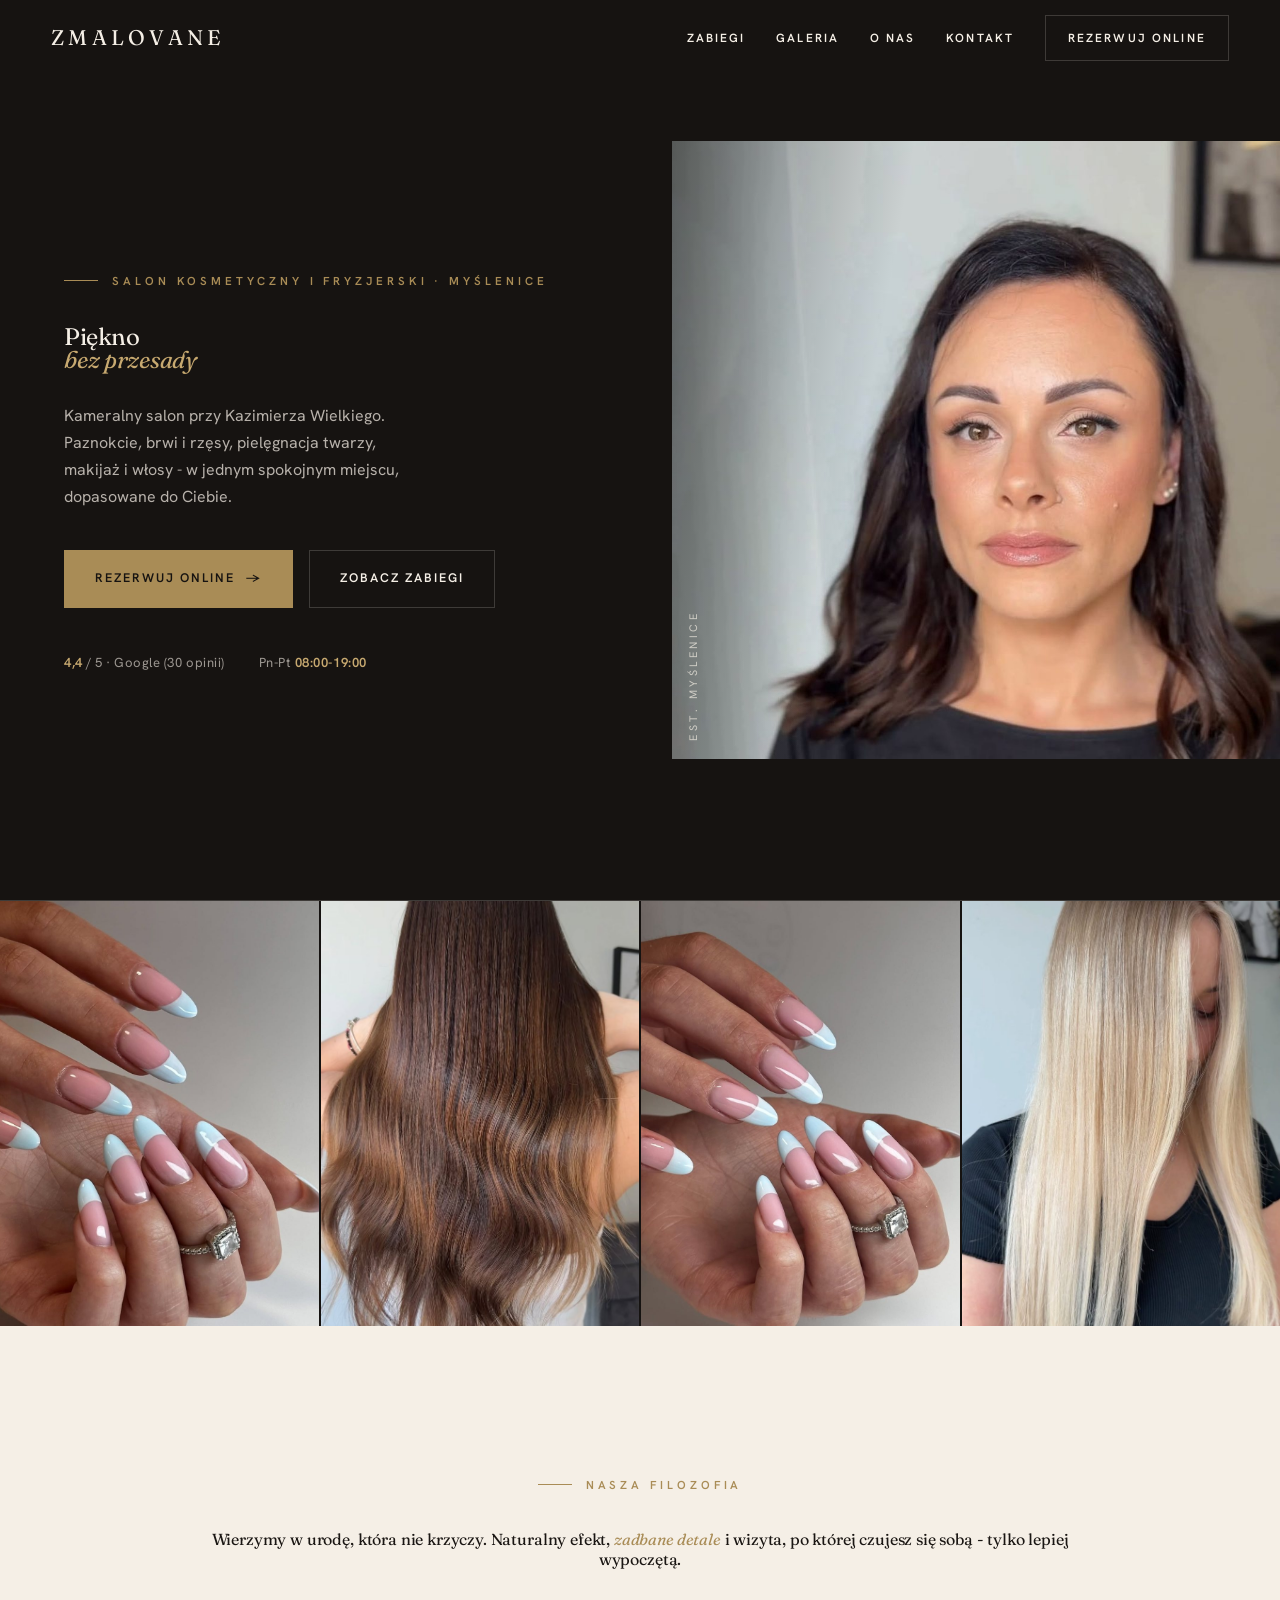
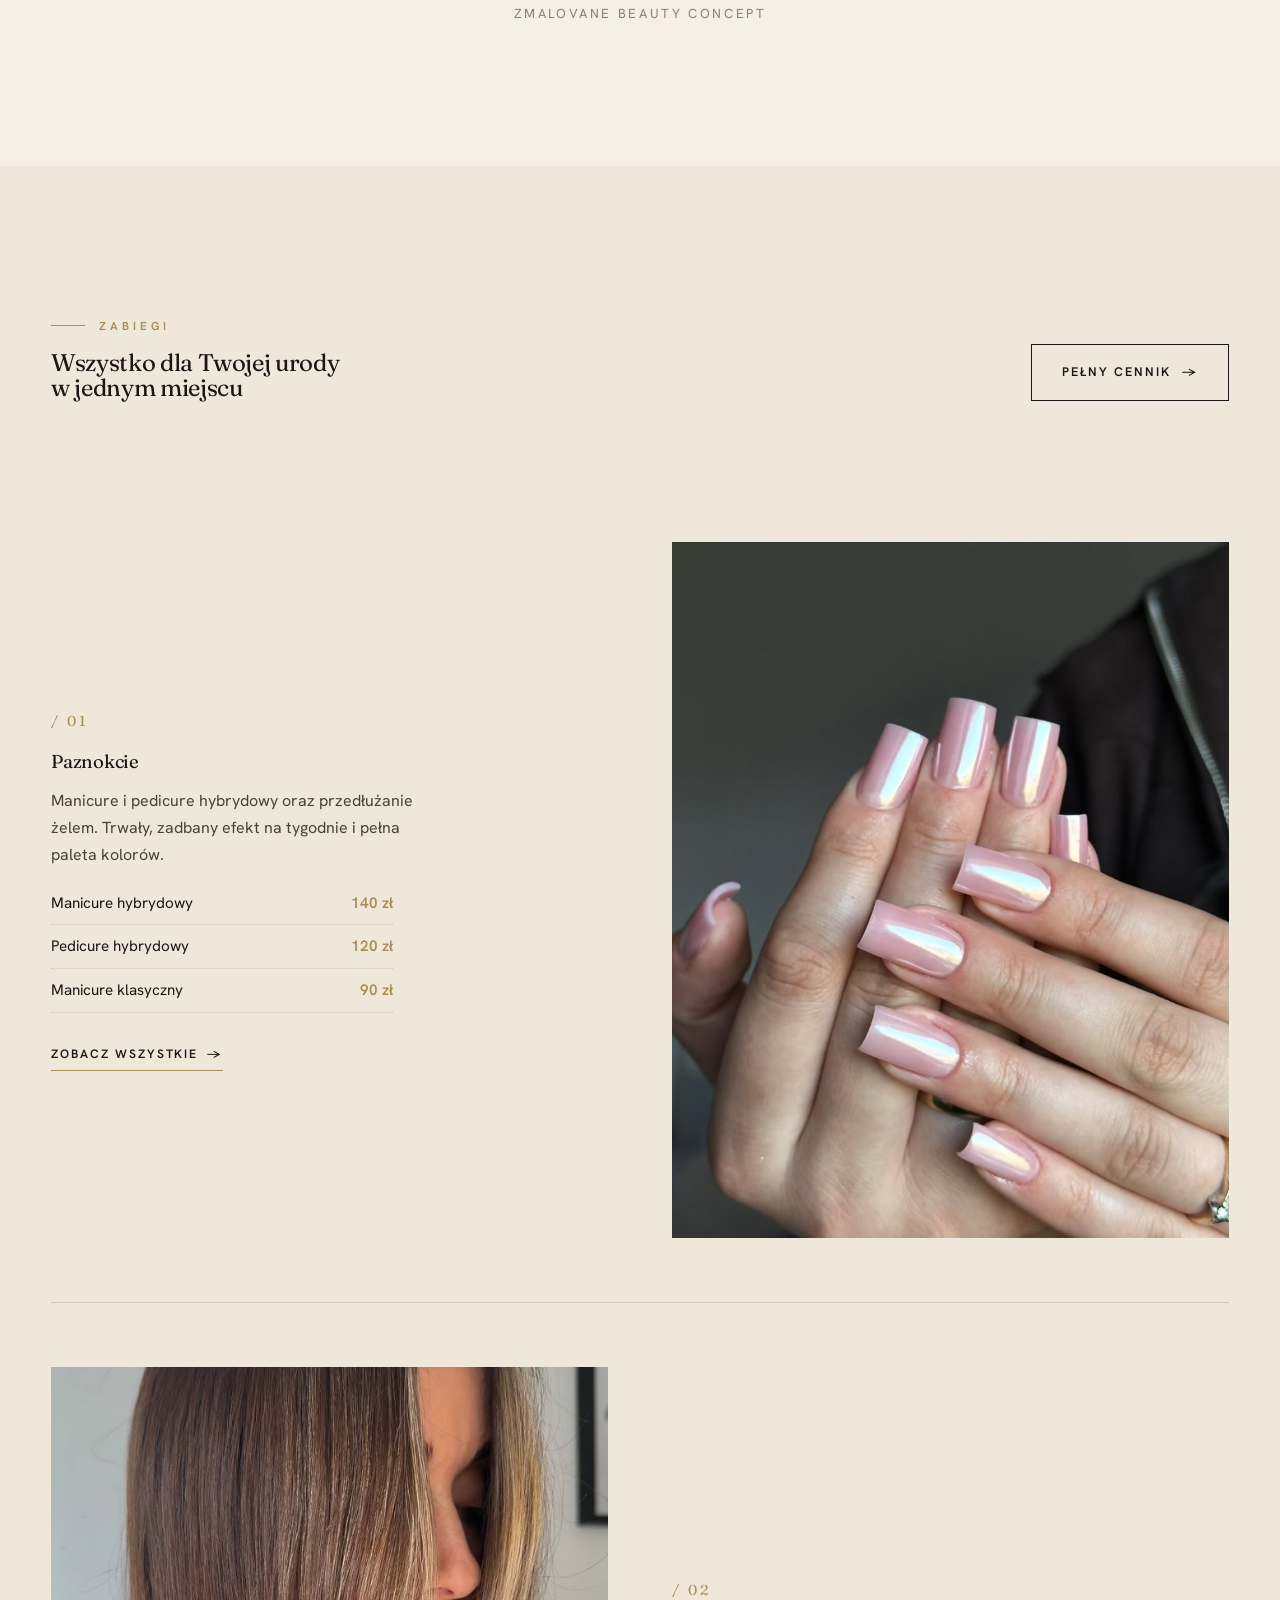
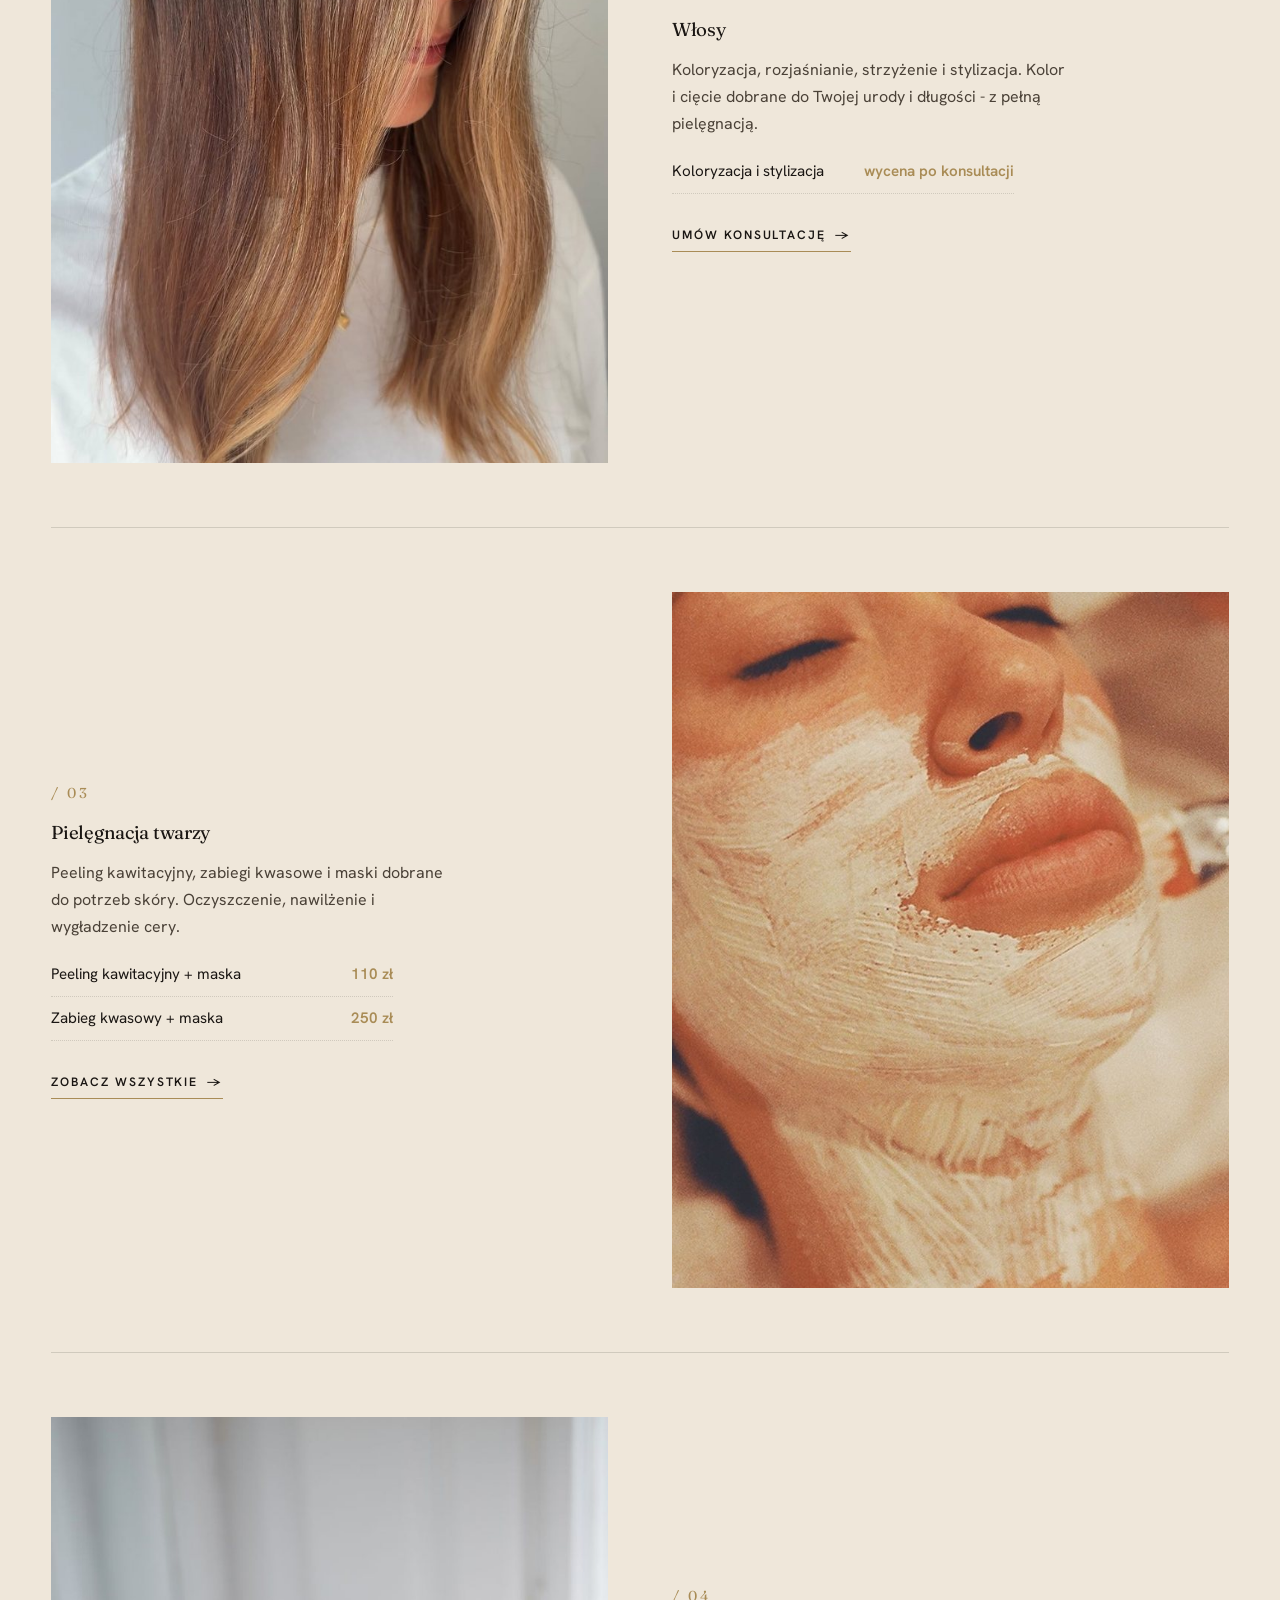
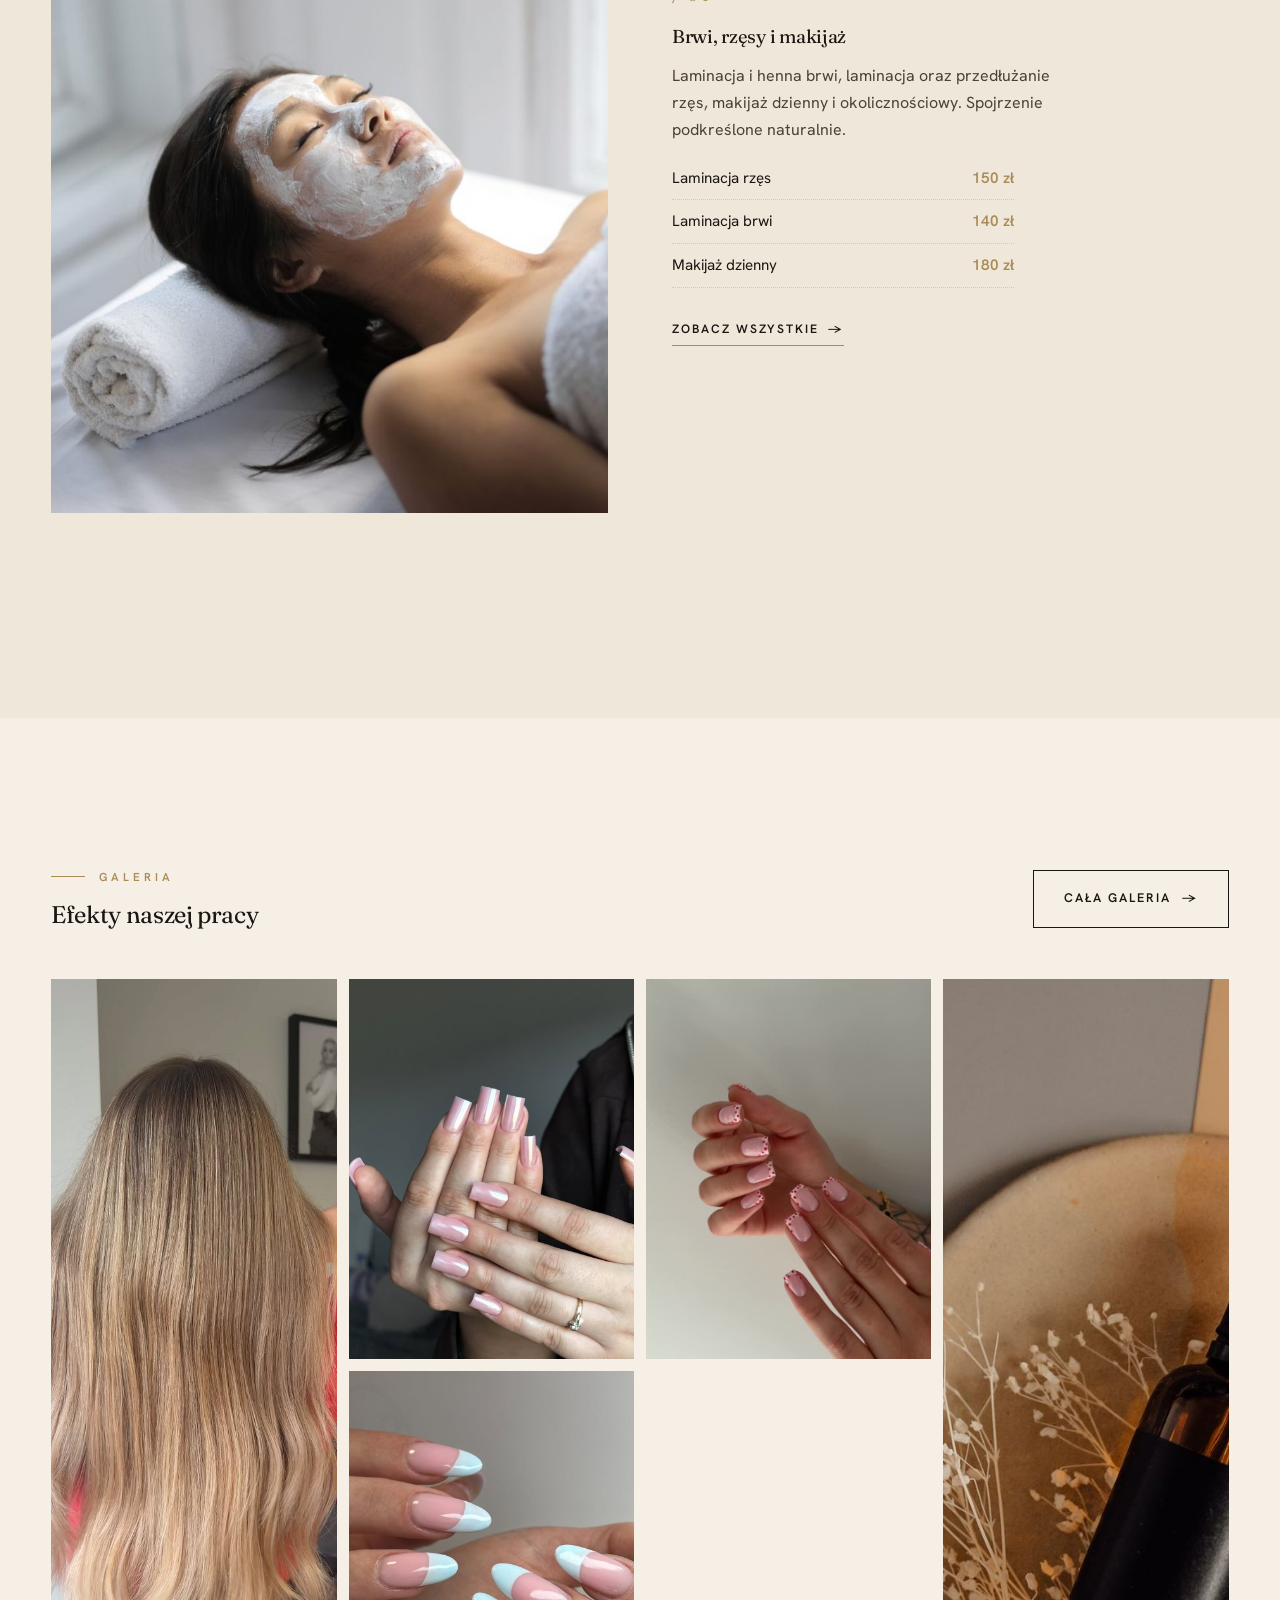
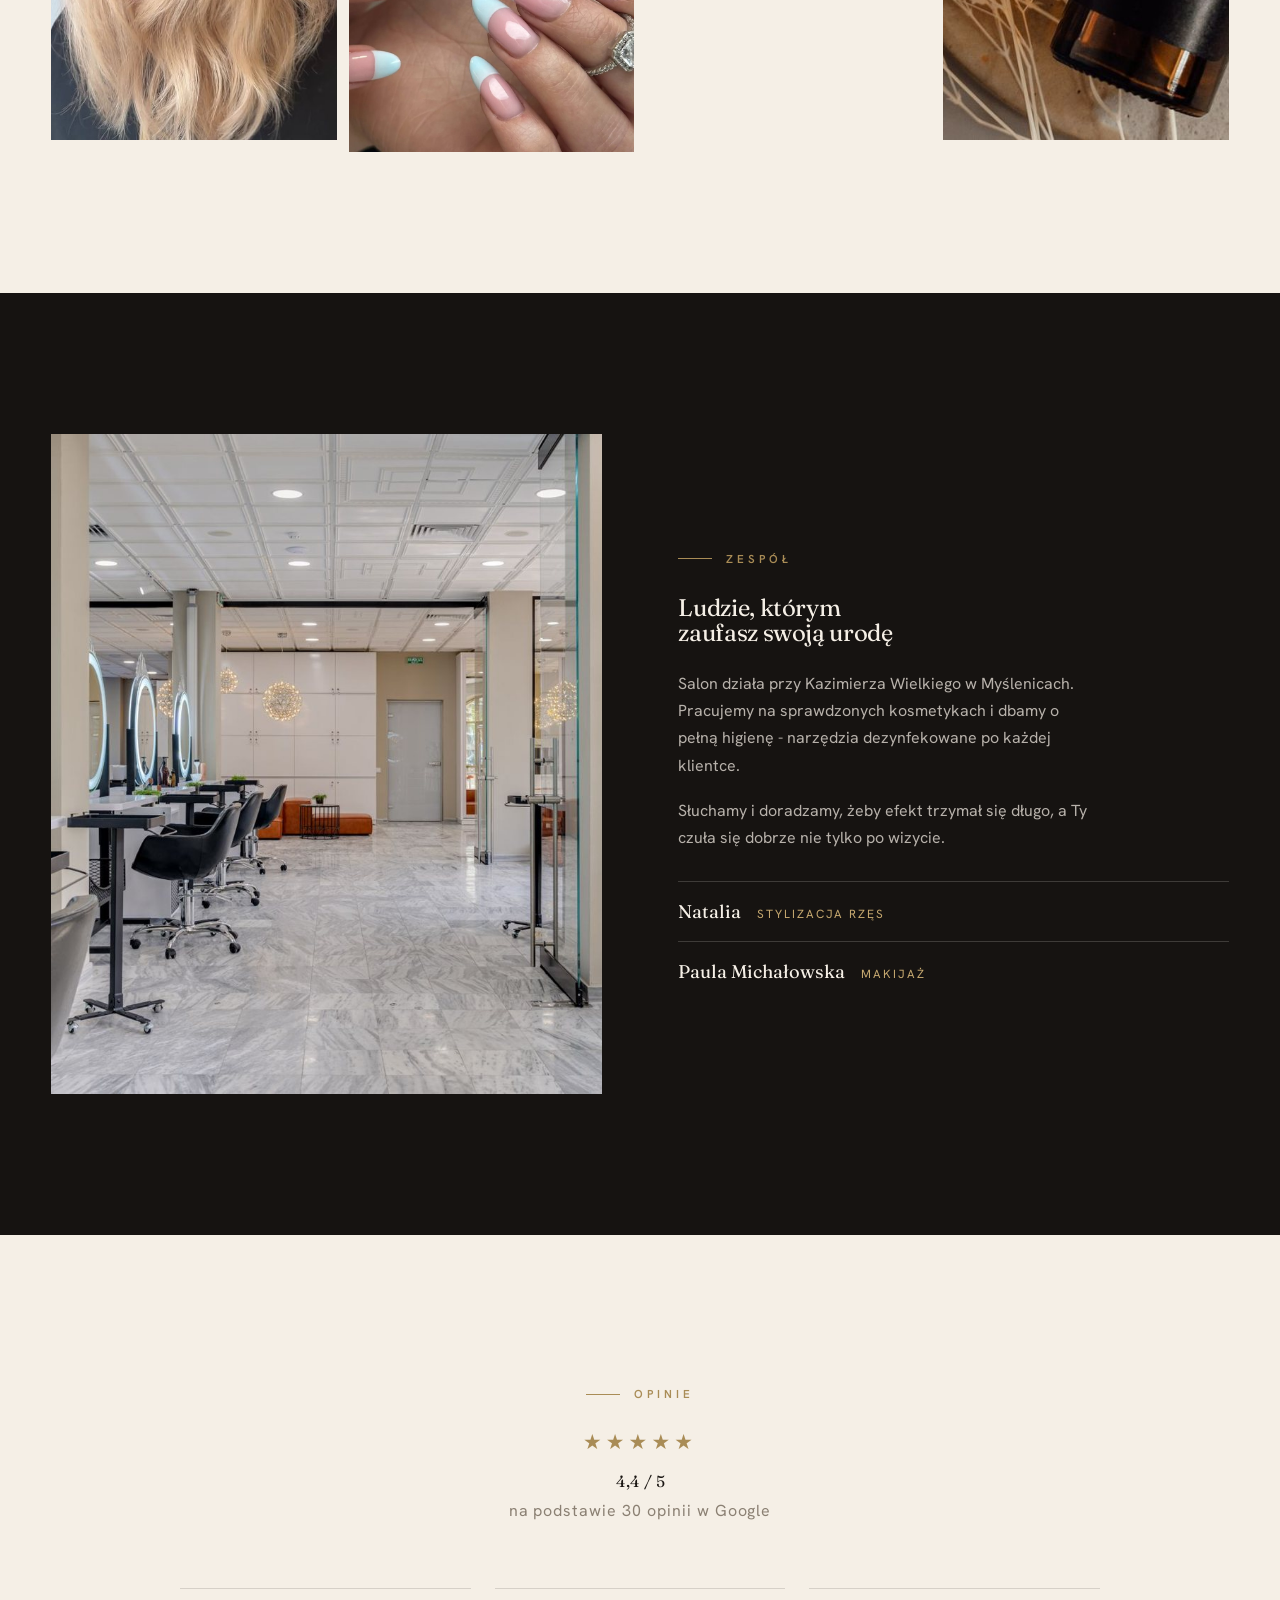
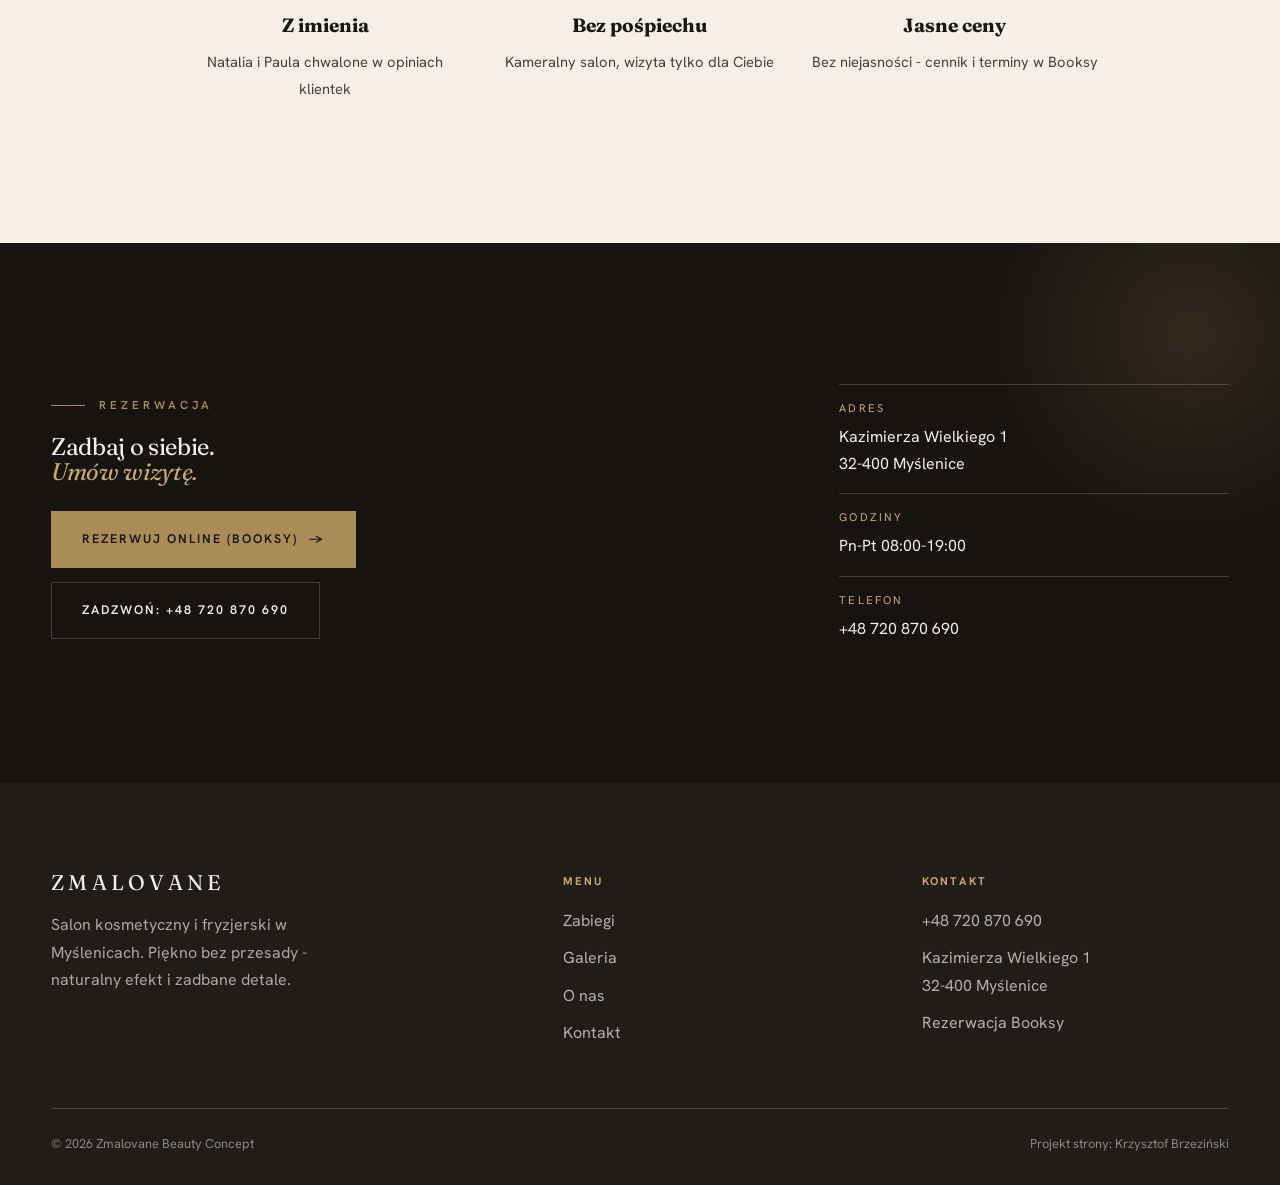
==== commit b0760f3d: "Fix filmstrip: rowny pas 4x1fr na cala szerokosc, wyzsze kadry 3/4 (koniec dziwnego ciecia i czarnej" ====
--- a/index.html
+++ b/index.html
@@ -49,7 +49,7 @@
 </section>
 
 <section class="marq" style="padding:0">
-  <div class="marq-track" style="animation:none;width:100%;gap:2px">
+  <div class="marq-track">
     <img src="img/g2.jpg" alt="Manicure" loading="lazy">
     <img src="img/g5.jpg" alt="Koloryzacja włosów" loading="lazy">
     <img src="img/g6.jpg" alt="Manicure hybrydowy" loading="lazy">
--- a/assets/styles.css
+++ b/assets/styles.css
@@ -93,8 +93,8 @@
 
 /* ---------- MARQUEE ---------- */
 .marq{background:var(--char);padding:0 0 0;overflow:hidden;border-top:1px solid var(--line-lt)}
-.marq-track{display:flex;gap:0;width:100%}
-.marq-track img{width:clamp(210px,24vw,320px);height:clamp(260px,30vw,400px);object-fit:cover;filter:grayscale(.08)}
+.marq-track{display:grid;grid-template-columns:repeat(4,1fr);gap:2px;width:100%}
+.marq-track img{width:100%;aspect-ratio:3/4;height:auto;object-fit:cover;object-position:50% 42%;display:block}
 
 /* ---------- INTRO MANIFESTO ---------- */
 .manifesto{text-align:center;background:var(--ivory)}
@@ -202,6 +202,7 @@
   .foot-grid{grid-template-columns:1fr 1fr}
 }
 @media(max-width:680px){
+  .marq-track{grid-template-columns:repeat(2,1fr)}
   .nav{position:fixed;inset:0 0 auto 0;top:0;height:100svh;background:var(--char);flex-direction:column;justify-content:center;
     gap:26px;transform:translateY(-100%);transition:transform .45s cubic-bezier(.2,.7,.3,1)}
   .nav.open{transform:none}
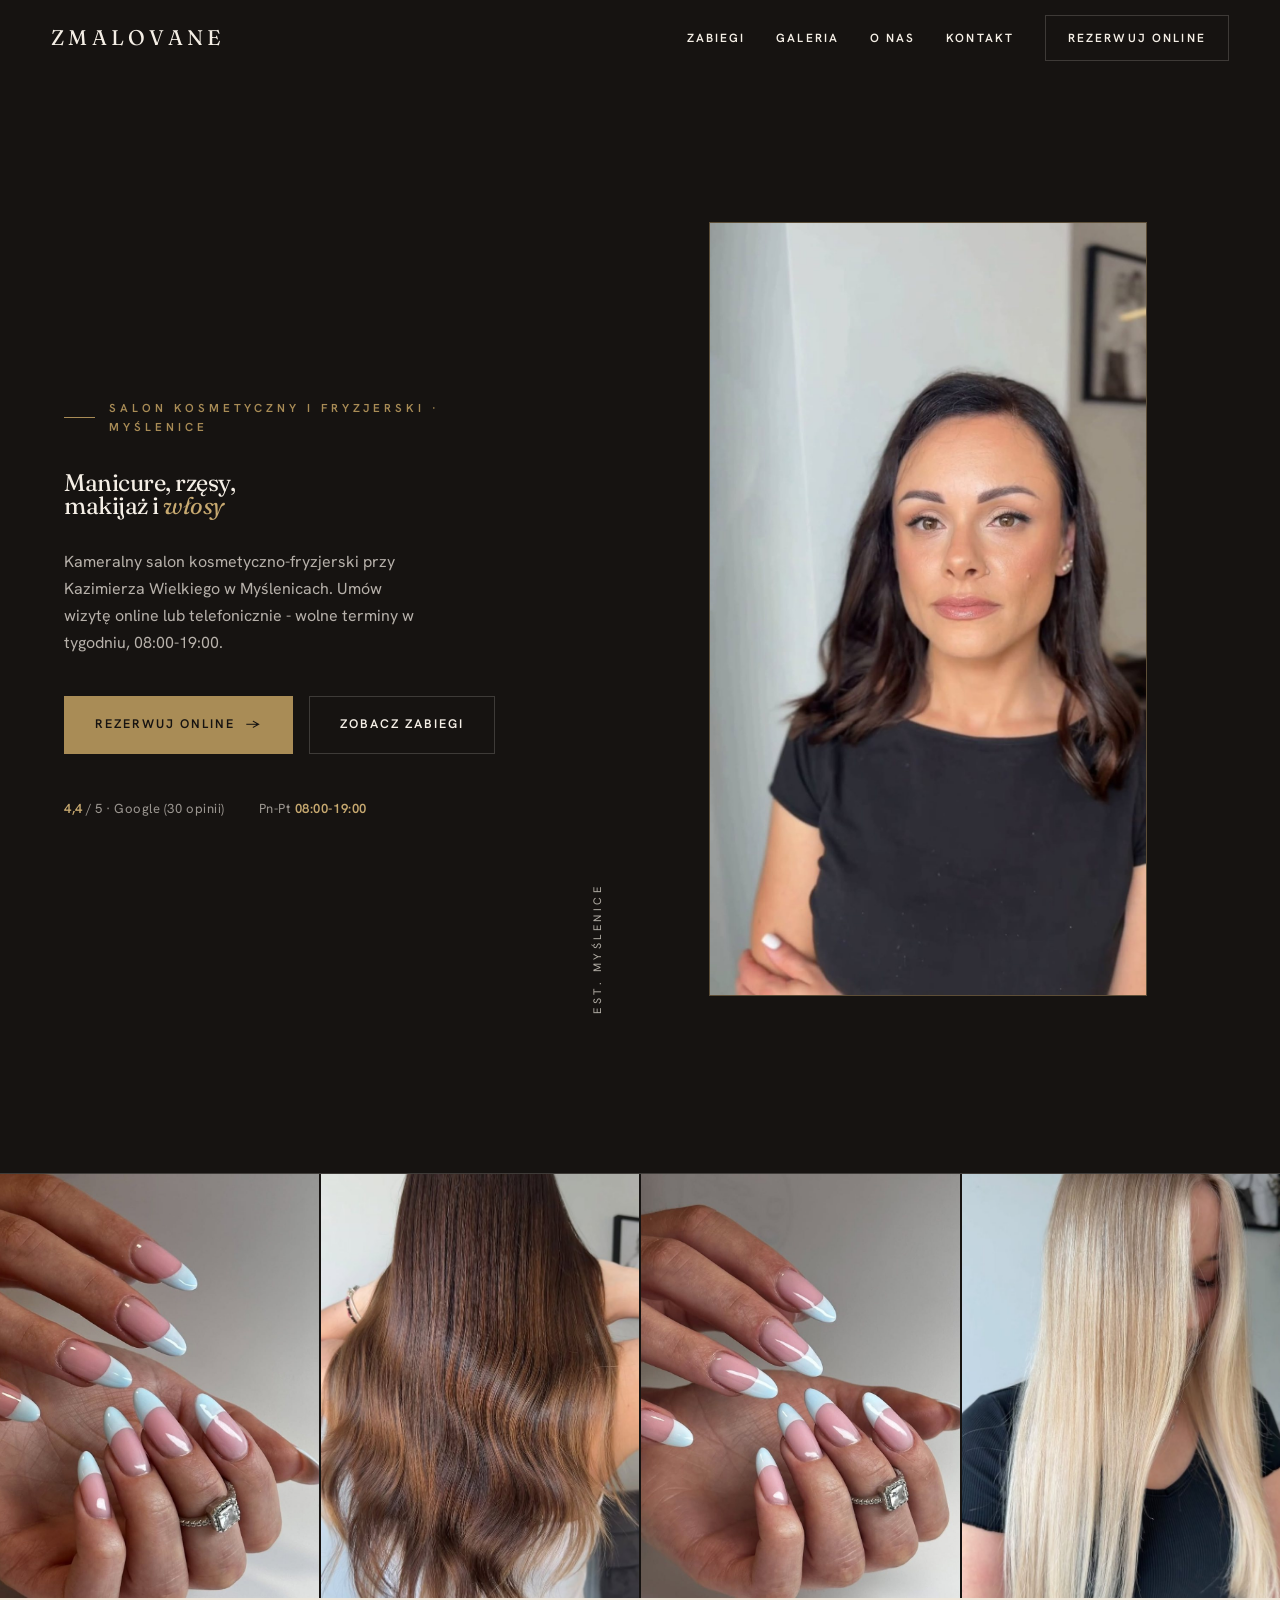
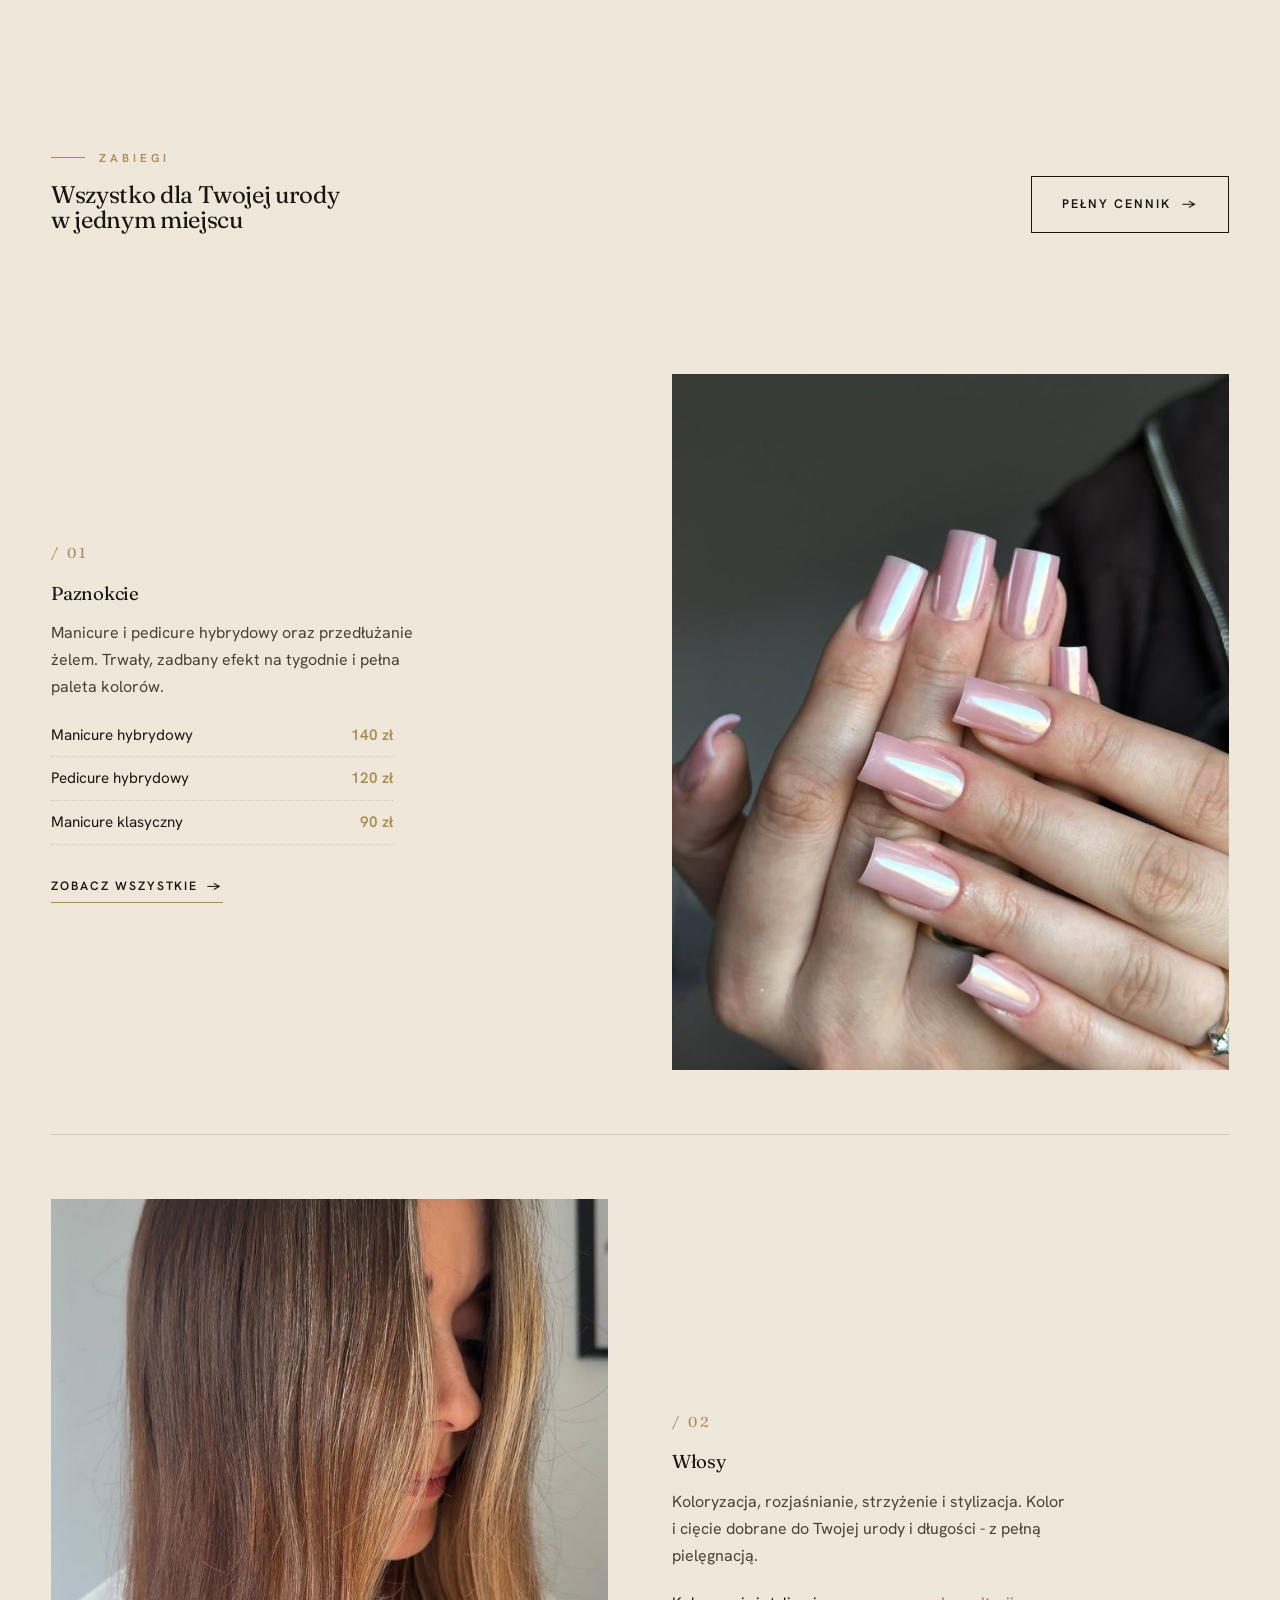
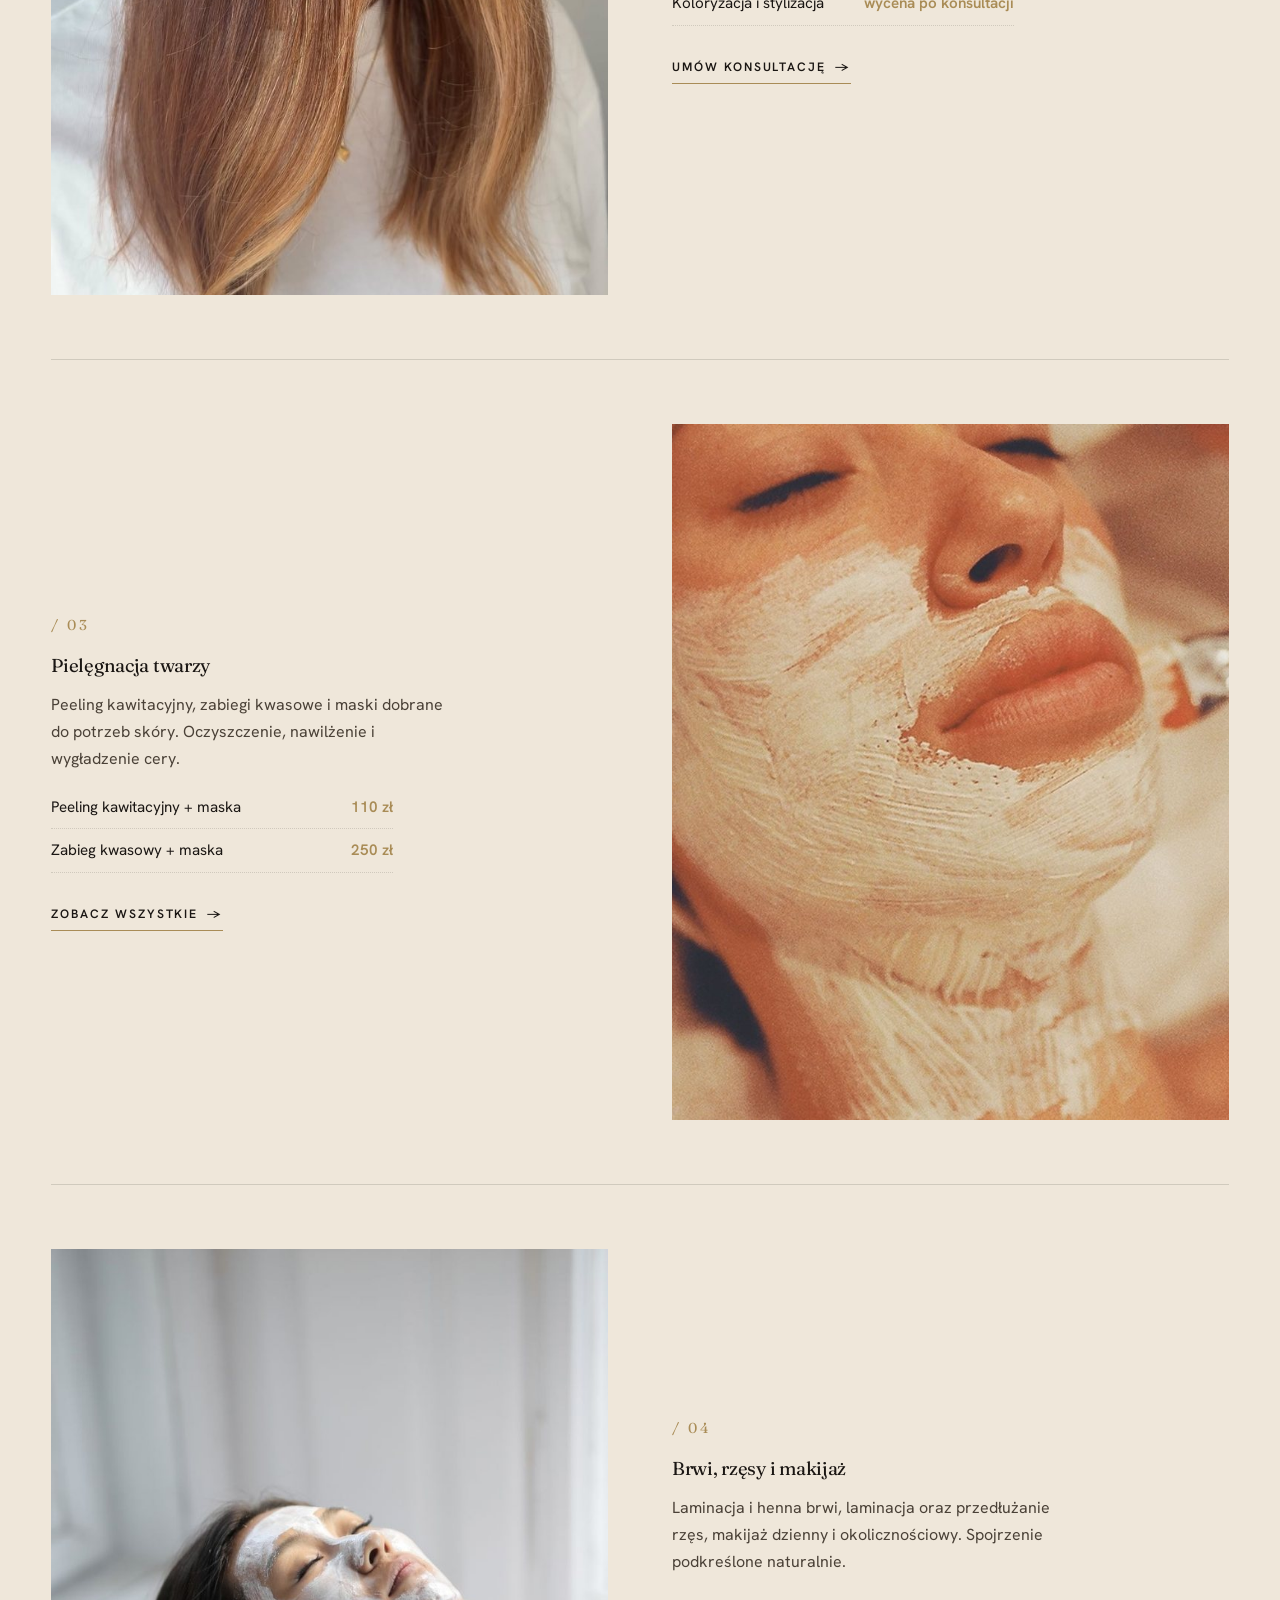
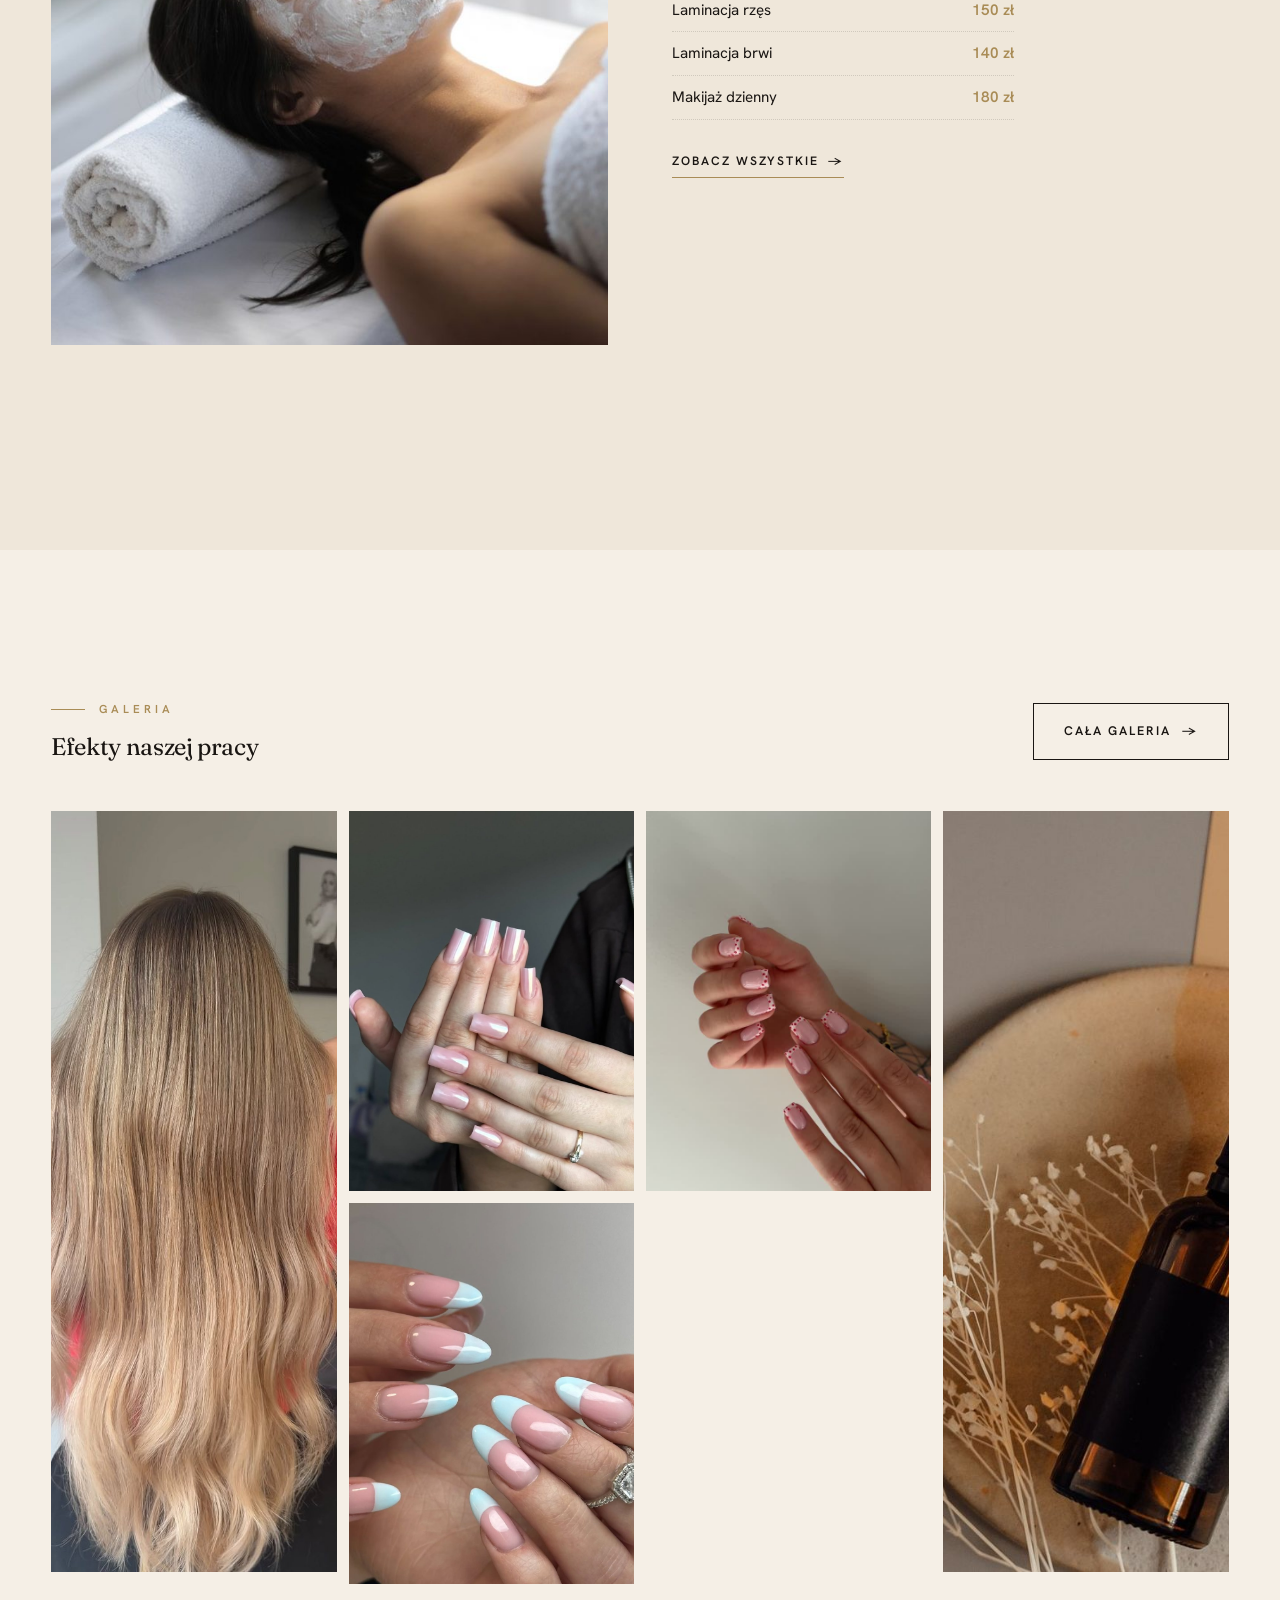
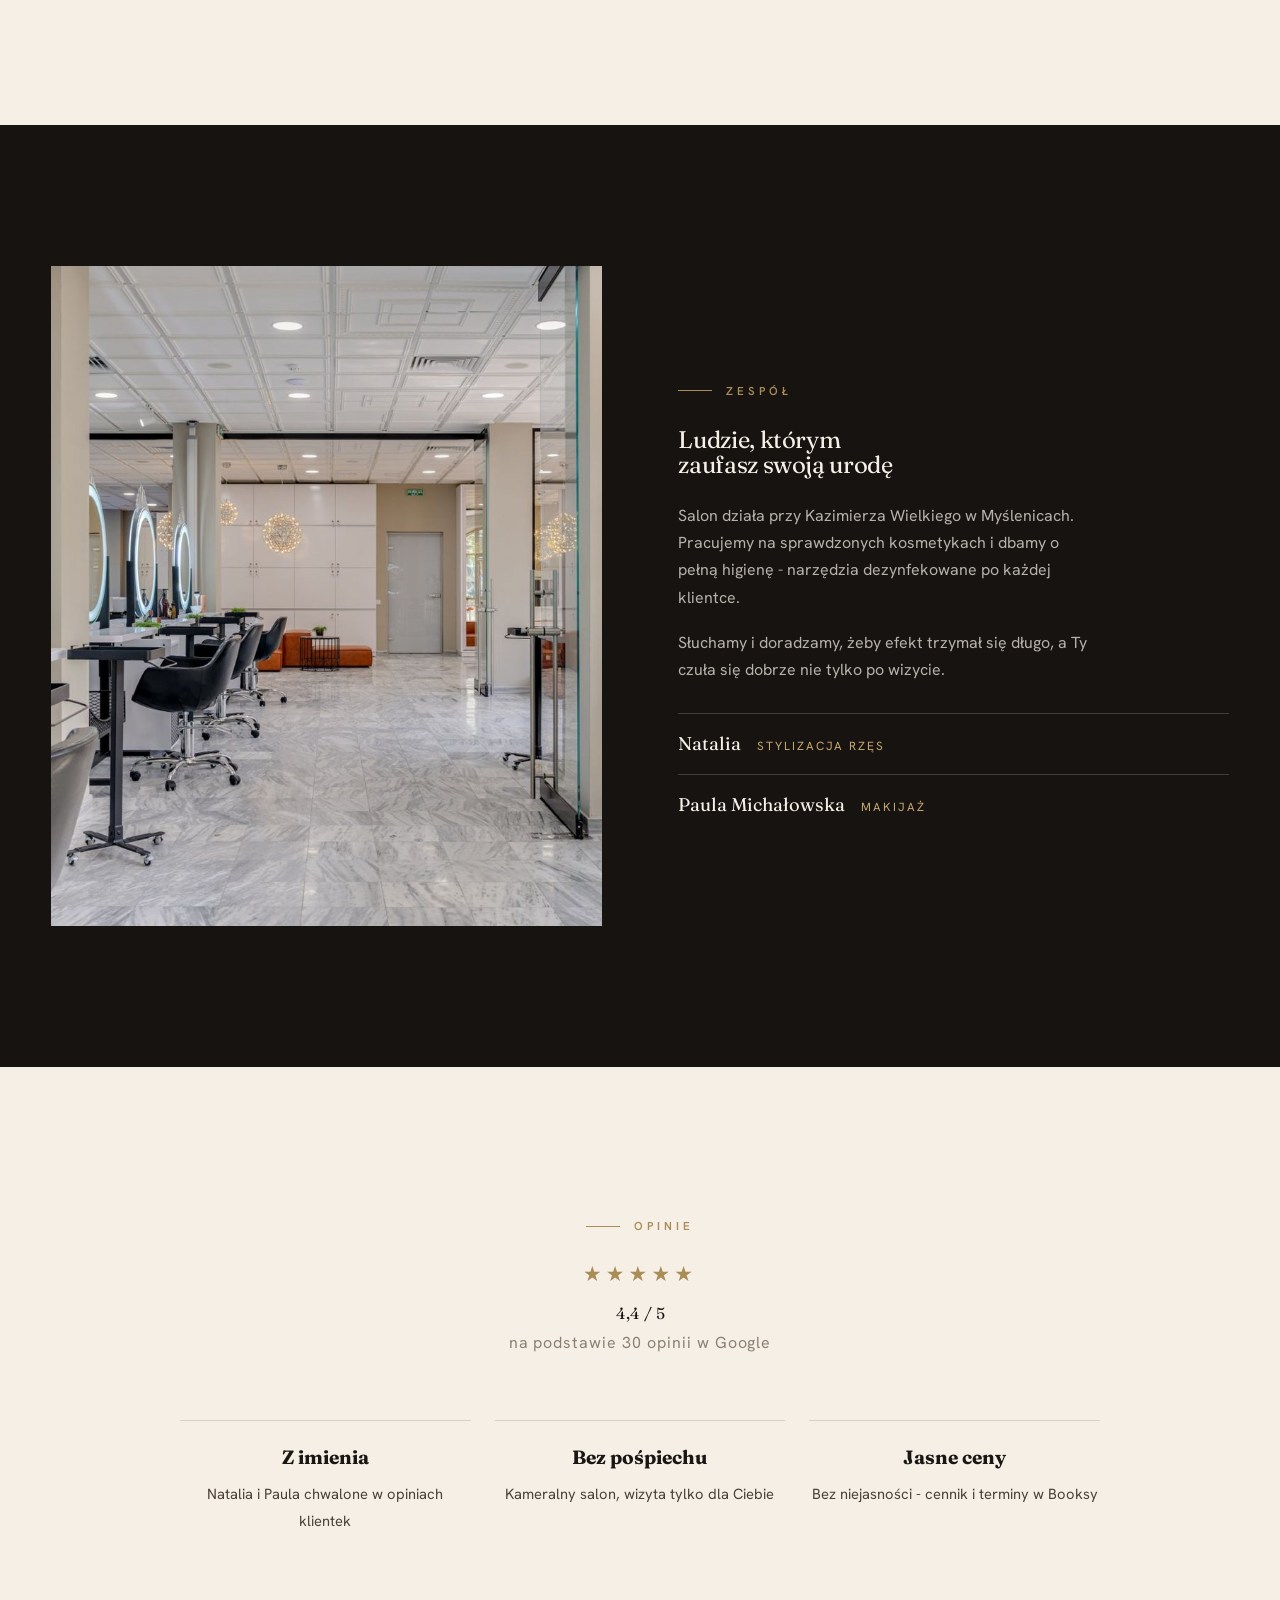
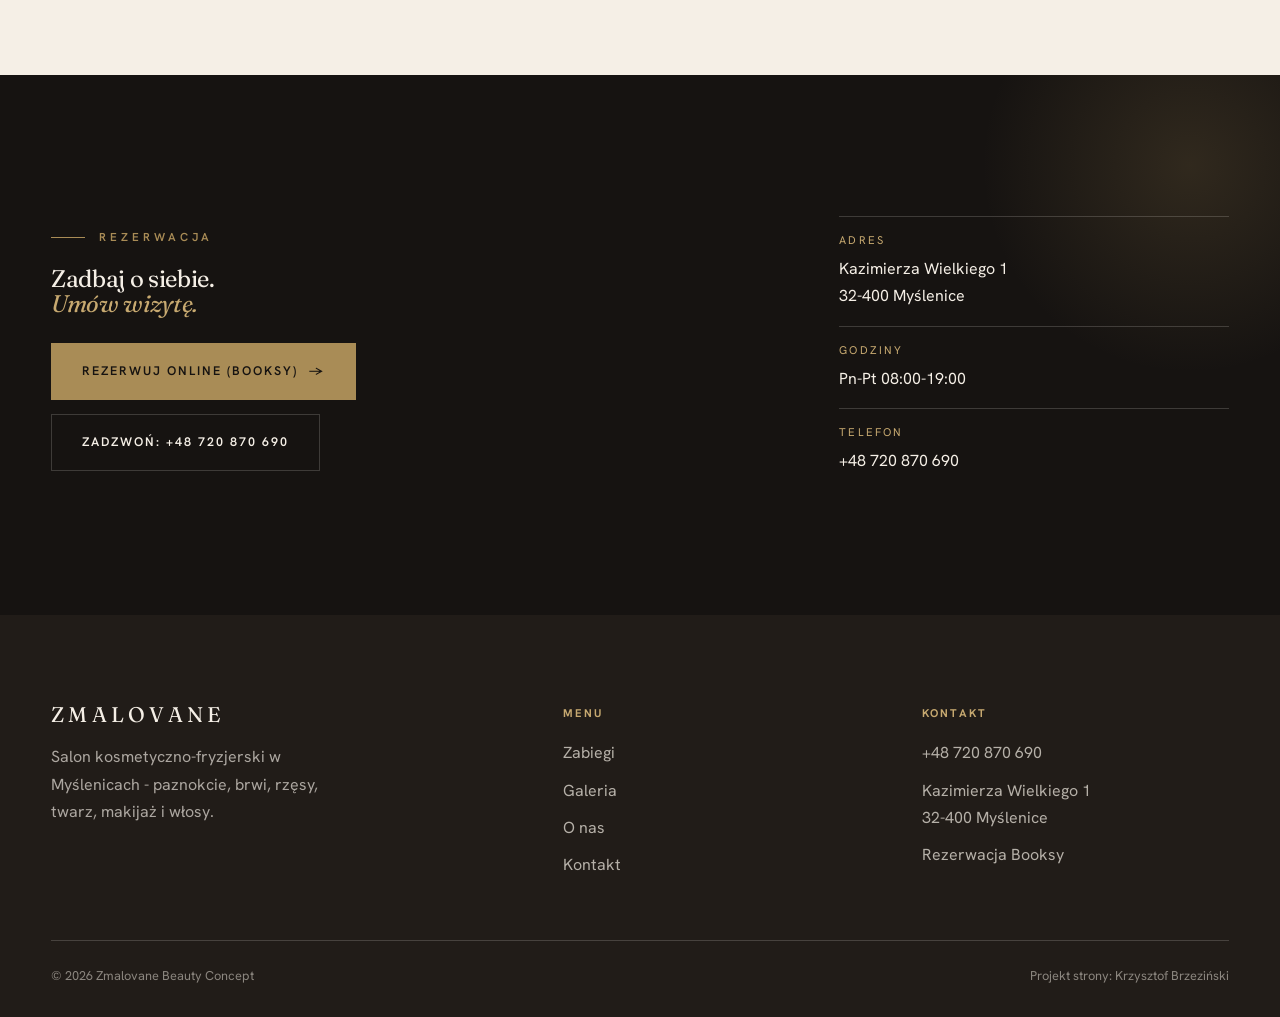
==== commit ef61c0ee: "Hero wiekszy portret + KONIEC frazesow (usun 'Piekno bez przesady', manifest, 'uroda ktora nie krzyc" ====
--- a/index.html
+++ b/index.html
@@ -30,8 +30,8 @@
   <div class="hero-grid">
     <div class="hero-copy">
       <span class="kicker rv">Salon kosmetyczny i fryzjerski · Myślenice</span>
-      <h1 class="hero-h1 rv">Piękno<br><em>bez przesady</em></h1>
-      <p class="hero-lead rv">Kameralny salon przy Kazimierza Wielkiego. Paznokcie, brwi i rzęsy, pielęgnacja twarzy, makijaż i włosy - w jednym spokojnym miejscu, dopasowane do Ciebie.</p>
+      <h1 class="hero-h1 rv">Manicure, rzęsy,<br>makijaż i <em>włosy</em></h1>
+      <p class="hero-lead rv">Kameralny salon kosmetyczno-fryzjerski przy Kazimierza Wielkiego w Myślenicach. Umów wizytę online lub telefonicznie - wolne terminy w tygodniu, 08:00-19:00.</p>
       <div class="hero-actions rv">
         <a class="btn btn-gold" href="https://booksy.com/pl-pl/103935_zmalovane-beauty-concept_paznokcie_10081_myslenice" target="_blank" rel="noopener">Rezerwuj online <span class="a">&rarr;</span></a>
         <a class="btn btn-lt" href="zabiegi.html">Zobacz zabiegi</a>
@@ -57,13 +57,6 @@
   </div>
 </section>
 
-<section class="manifesto">
-  <div class="wrap">
-    <span class="kicker center rv">Nasza filozofia</span>
-    <p class="rv">Wierzymy w urodę, która nie krzyczy. Naturalny efekt, <em>zadbane detale</em> i wizyta, po której czujesz się sobą - tylko lepiej wypoczętą.</p>
-    <div class="sig rv">Zmalovane Beauty Concept</div>
-  </div>
-</section>
 
 <section class="svcs">
   <div class="wrap">
@@ -206,7 +199,7 @@
     <div class="foot-grid">
       <div class="foot-brand">
         <div class="brand">Zmalovane</div>
-        <p>Salon kosmetyczny i fryzjerski w Myślenicach. Piękno bez przesady - naturalny efekt i zadbane detale.</p>
+        <p>Salon kosmetyczno-fryzjerski w Myślenicach - paznokcie, brwi, rzęsy, twarz, makijaż i włosy.</p>
       </div>
       <div class="foot-col">
         <h4>Menu</h4>
--- a/assets/styles.css
+++ b/assets/styles.css
@@ -76,7 +76,7 @@
 
 /* ---------- HERO (charcoal, asymetryczny editorial) ---------- */
 .hero{position:relative;background:var(--char);color:var(--ivory);min-height:100svh;display:flex;align-items:stretch;overflow:hidden}
-.hero-grid{display:grid;grid-template-columns:1.05fr .95fr;width:100%;align-items:stretch}
+.hero-grid{display:grid;grid-template-columns:.9fr 1.1fr;width:100%;align-items:stretch}
 .hero-copy{display:flex;flex-direction:column;justify-content:center;padding:clamp(96px,12vh,150px) clamp(24px,5vw,90px) clamp(48px,7vh,90px)}
 .hero-copy .kicker{margin-bottom:34px}
 .hero-h1{font-size:clamp(3.2rem,2rem+6vw,6.4rem);line-height:.98;letter-spacing:-.02em;margin-bottom:30px}
@@ -85,16 +85,16 @@
 .hero-actions{display:flex;flex-wrap:wrap;gap:16px;align-items:center}
 .hero-meta{margin-top:44px;display:flex;gap:34px;flex-wrap:wrap;color:rgba(245,239,230,.6);font-size:.82rem;letter-spacing:.04em}
 .hero-meta b{color:var(--gold-lt);font-weight:600}
-.hero-fig{position:relative;overflow:hidden;min-height:56svh}
-.hero-fig img{position:absolute;inset:0;width:100%;height:100%;object-fit:cover;object-position:50% 28%}
-.hero-fig::after{content:"";position:absolute;inset:0;background:linear-gradient(100deg,rgba(22,19,17,.5),transparent 34%)}
+.hero-fig{position:relative;display:flex;align-items:center;justify-content:center;padding:clamp(78px,9vh,104px) clamp(16px,2.5vw,44px) clamp(28px,4vh,52px)}
+.hero-fig img{position:static;height:auto;width:auto;max-height:86vh;max-height:86svh;max-width:100%;object-fit:contain;border:1px solid rgba(201,169,112,.4)}
+.hero-fig::after{content:none}
 .hero-tag{position:absolute;left:0;bottom:0;z-index:2;writing-mode:vertical-rl;transform:rotate(180deg);
   padding:18px 12px;font-size:.68rem;letter-spacing:.32em;text-transform:uppercase;color:rgba(245,239,230,.7)}
 
 /* ---------- MARQUEE ---------- */
 .marq{background:var(--char);padding:0 0 0;overflow:hidden;border-top:1px solid var(--line-lt)}
 .marq-track{display:grid;grid-template-columns:repeat(4,1fr);gap:2px;width:100%}
-.marq-track img{width:100%;aspect-ratio:3/4;height:auto;object-fit:cover;object-position:50% 42%;display:block}
+.marq-track img{width:100%;aspect-ratio:3/4;height:auto;object-fit:cover;object-position:50% 45%;display:block}
 
 /* ---------- INTRO MANIFESTO ---------- */
 .manifesto{text-align:center;background:var(--ivory)}
@@ -195,7 +195,8 @@
 @media(max-width:920px){
   .hero-grid,.atelier .wrap,.book-band .wrap{grid-template-columns:1fr}
   .hero{min-height:auto}
-  .hero-fig{min-height:70svh;order:-1}
+  .hero-fig{order:-1;padding:96px 24px 0}
+  .hero-fig img{max-height:64svh}
   .svc-row{grid-template-columns:1fr;gap:24px}
   .svc-row:nth-child(even) .svc-fig{order:0}
   .svc-fig{aspect-ratio:16/11;max-height:440px}
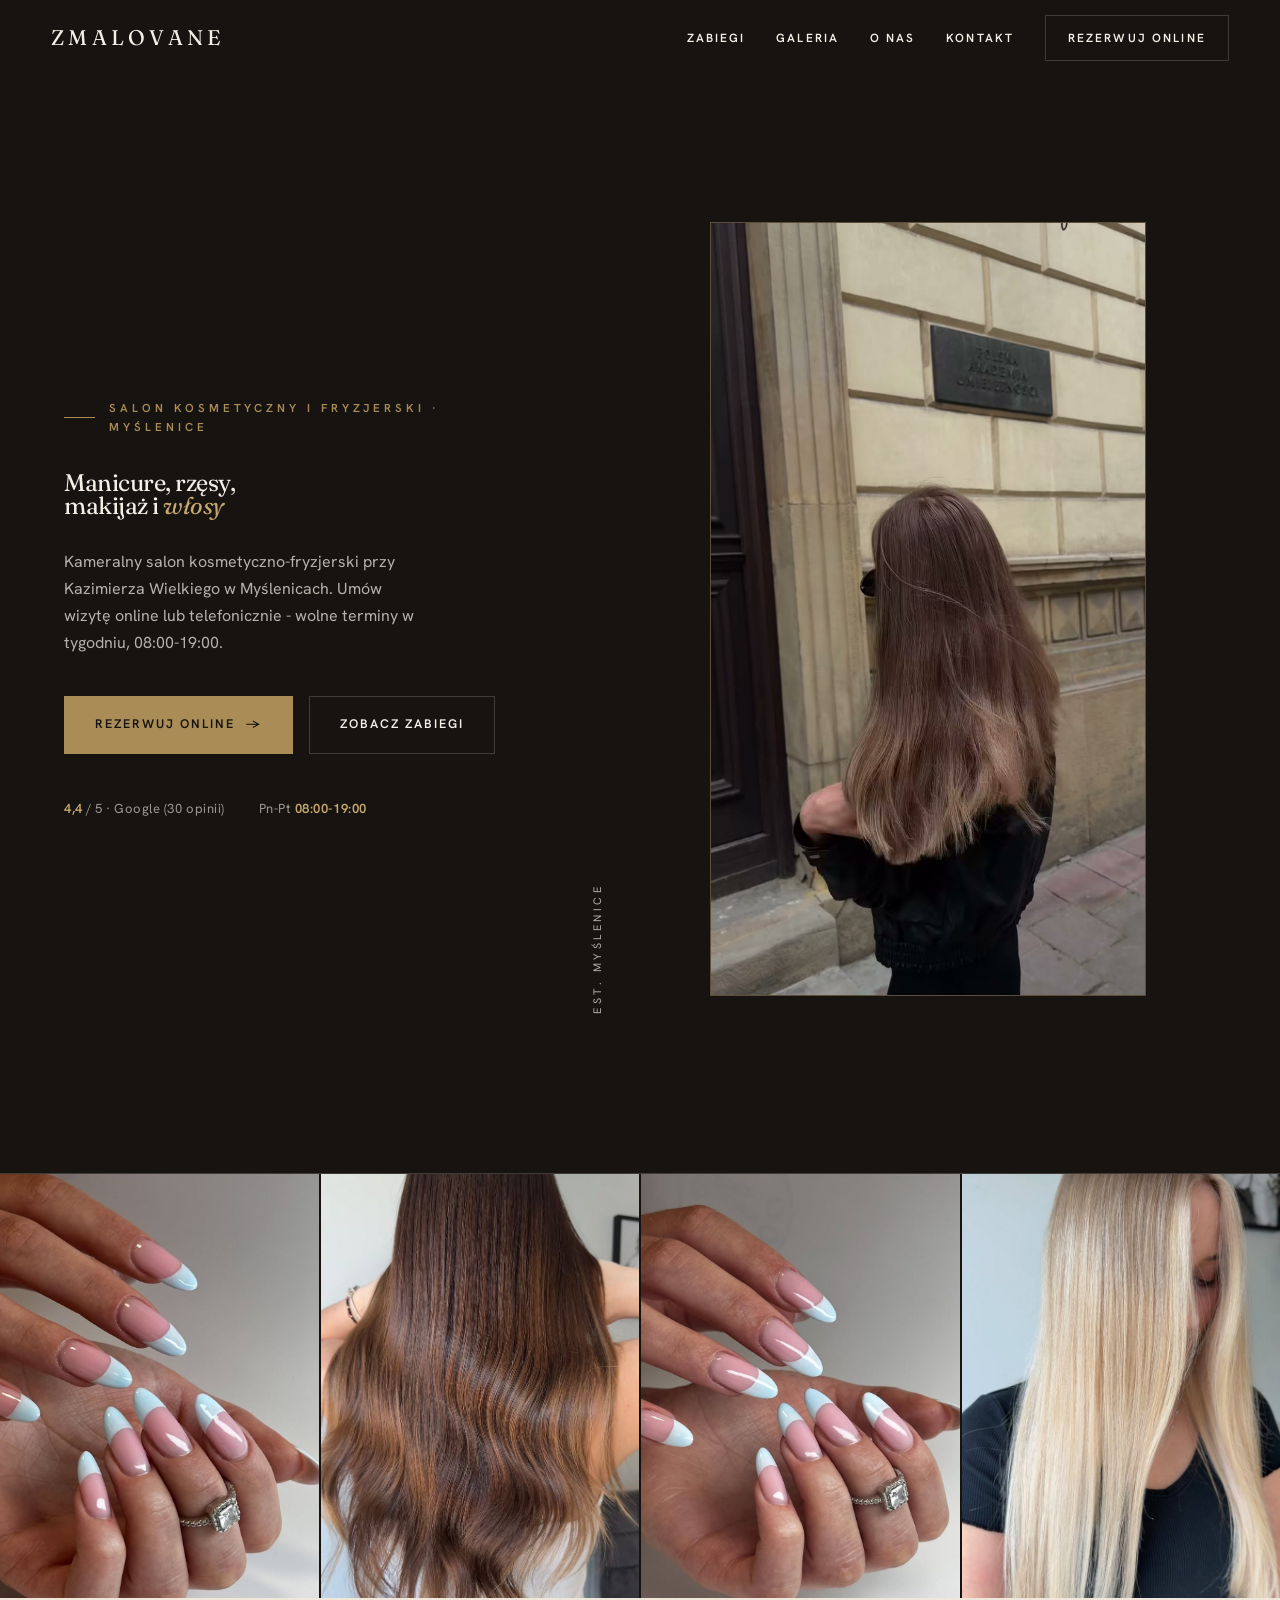
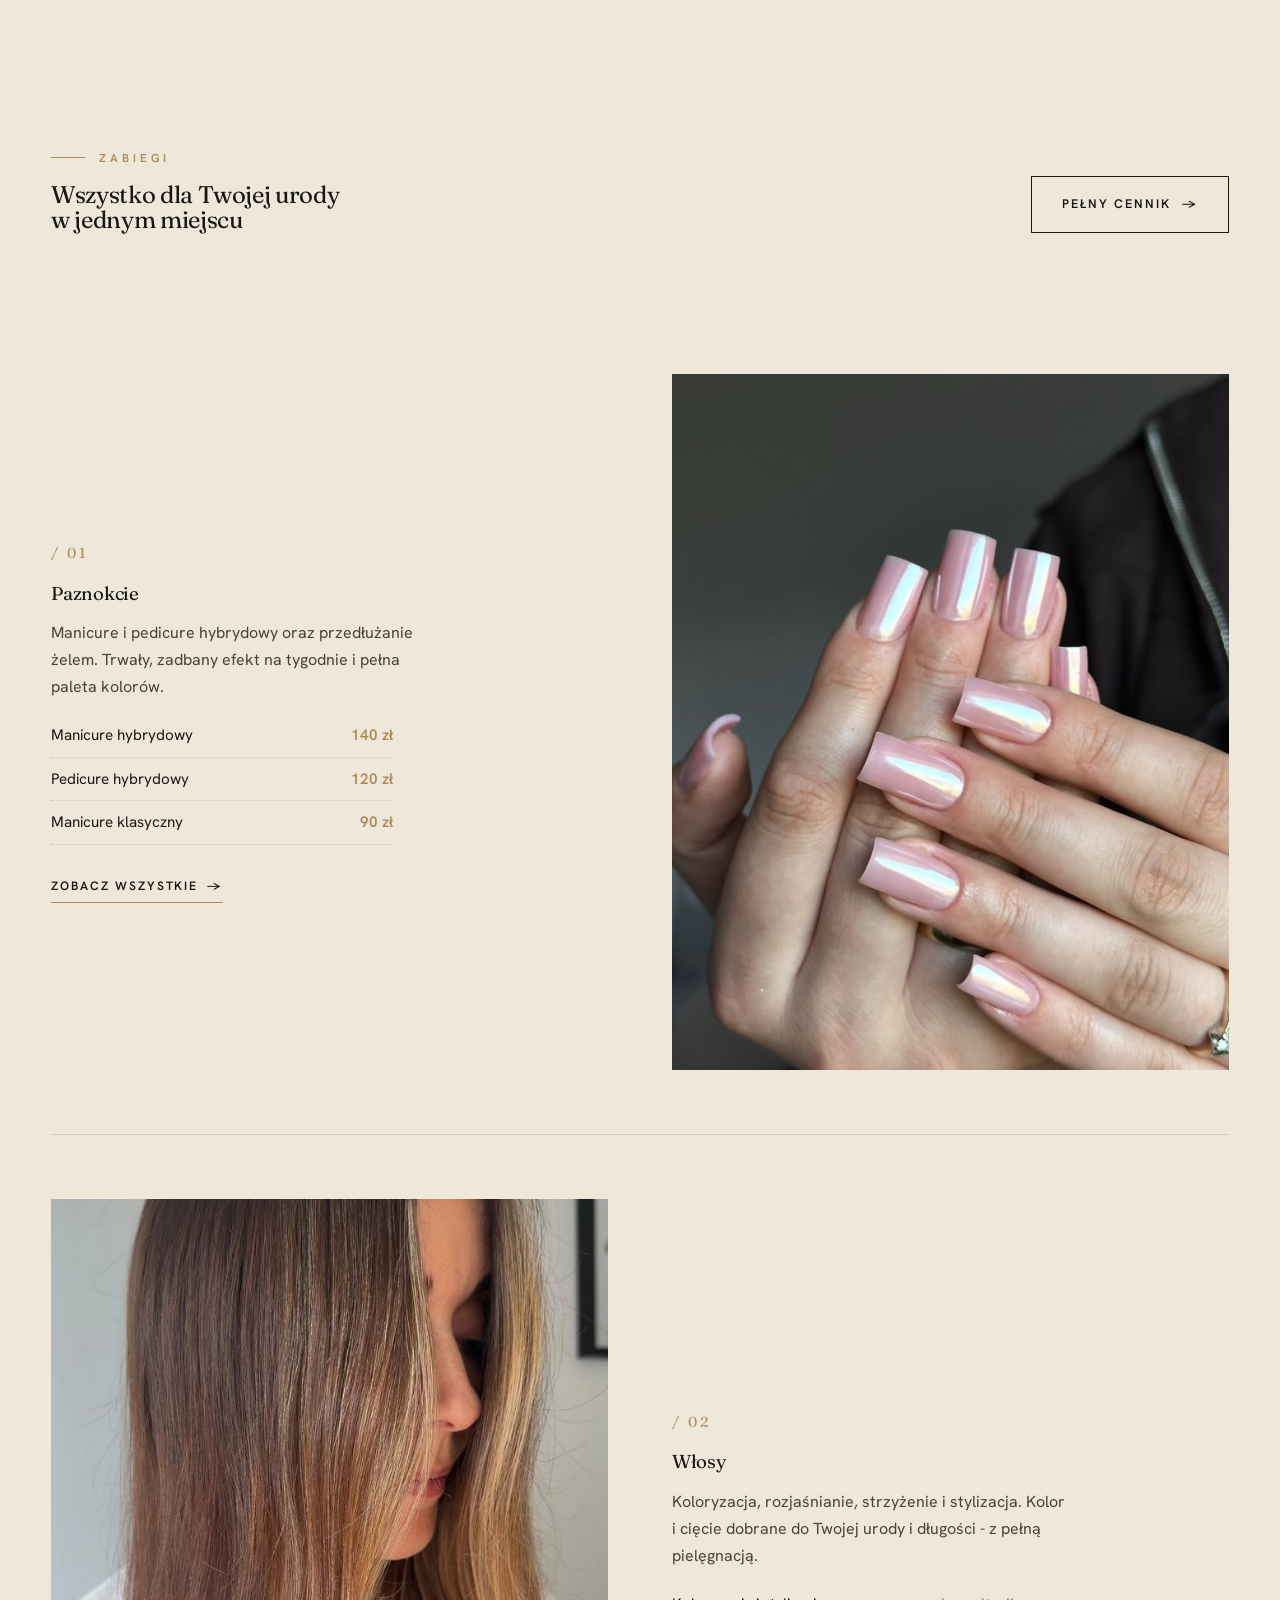
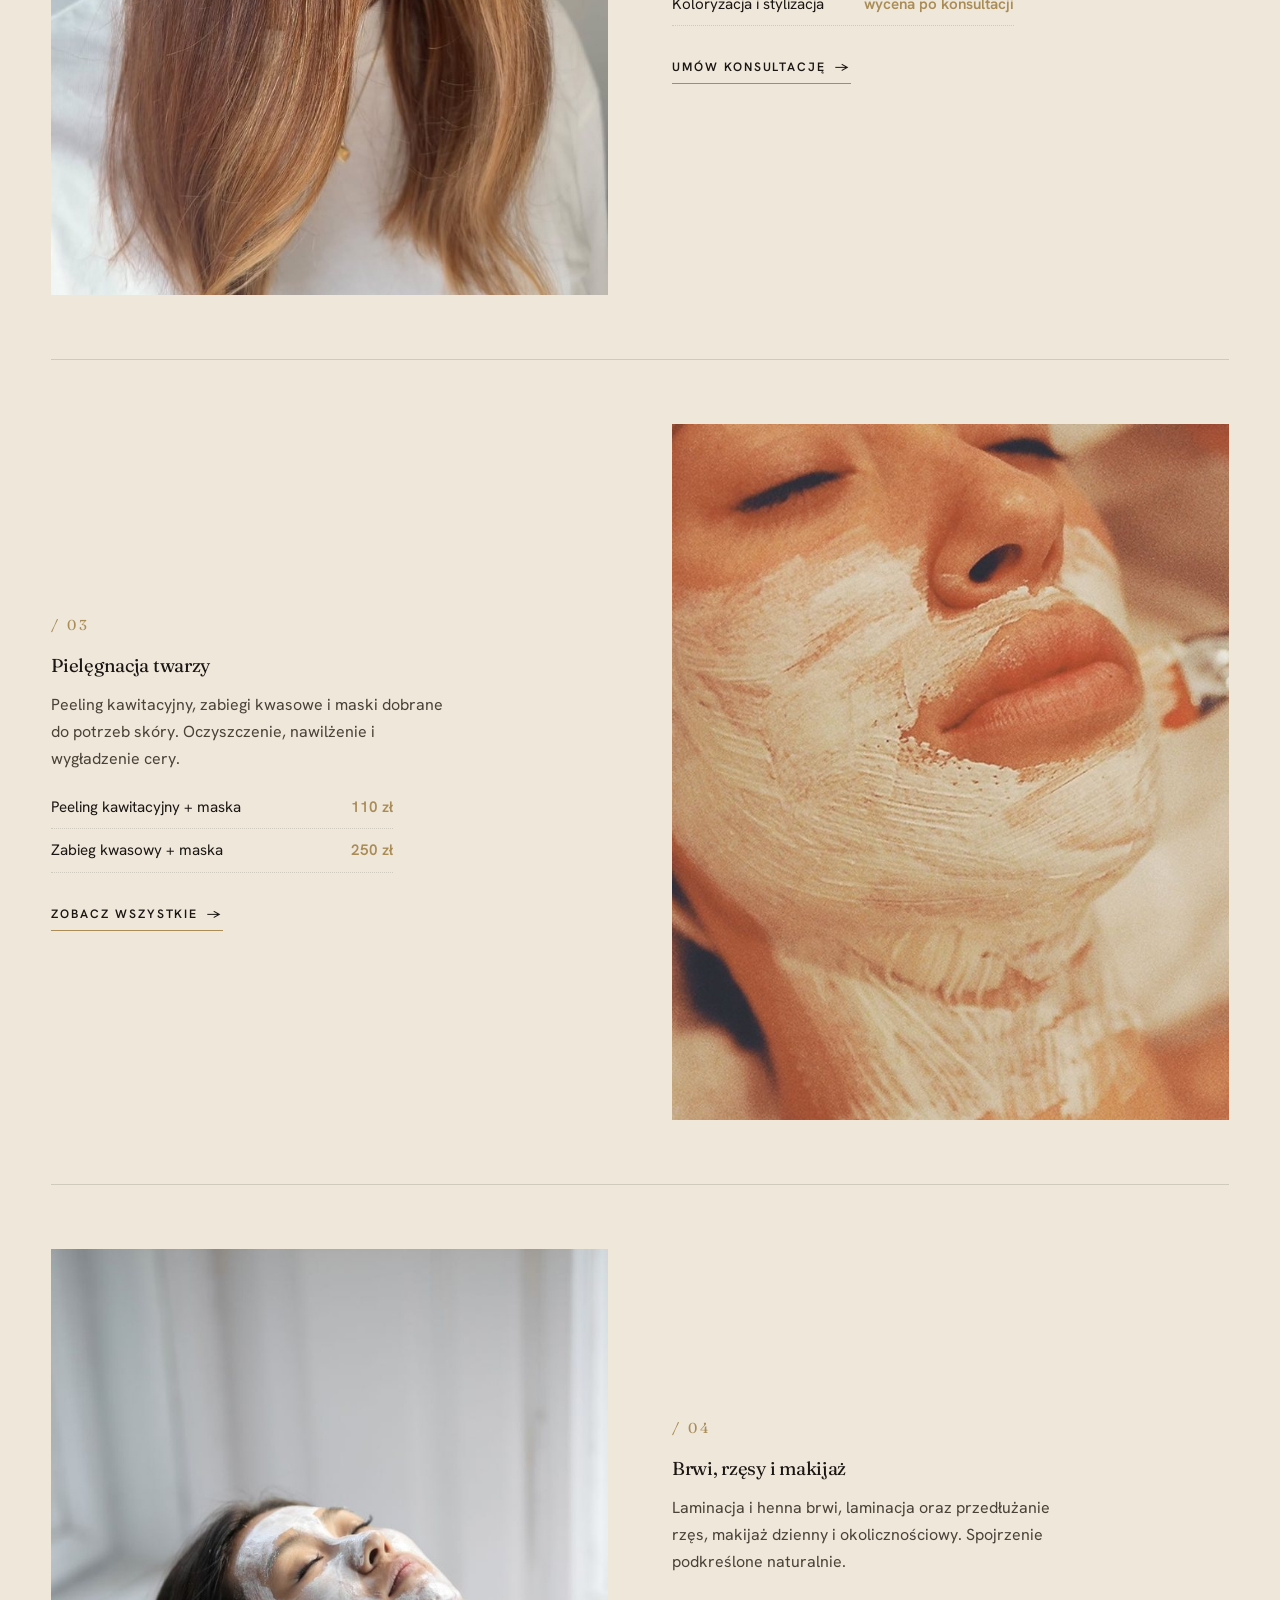
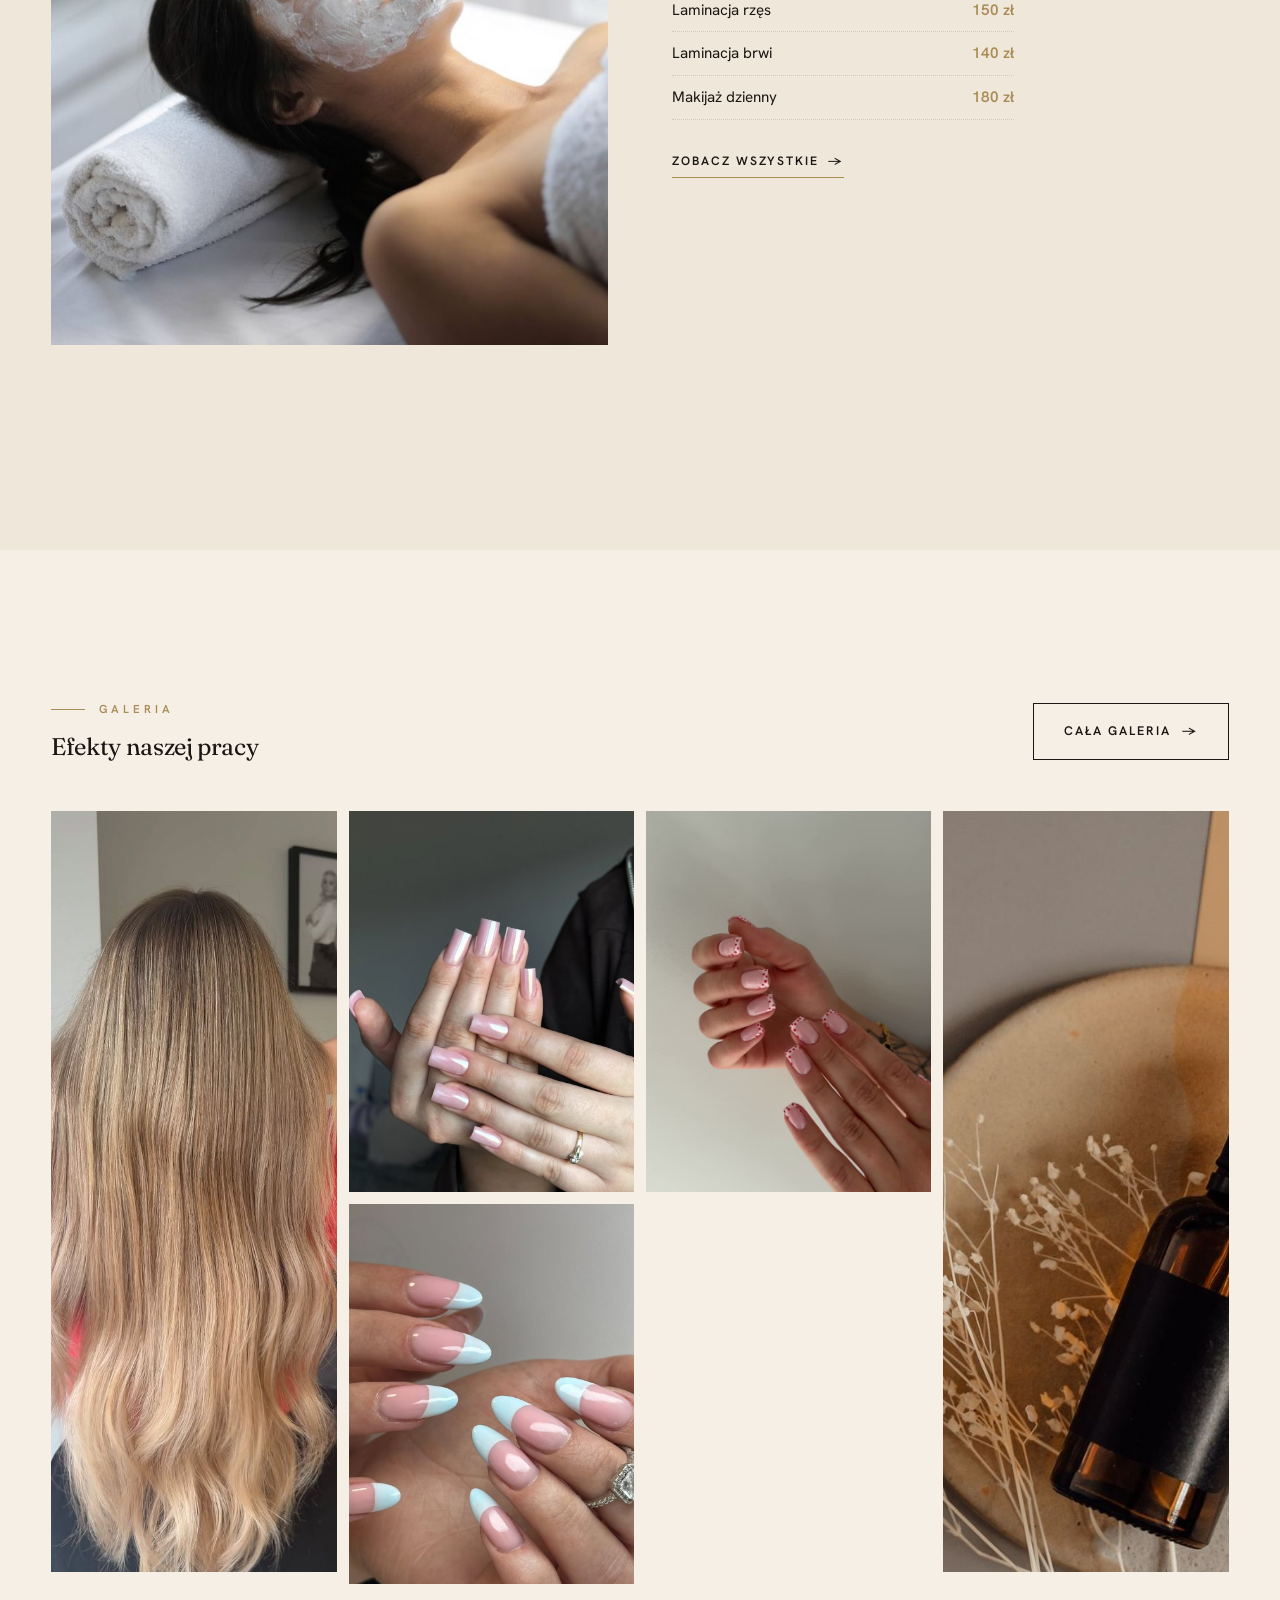
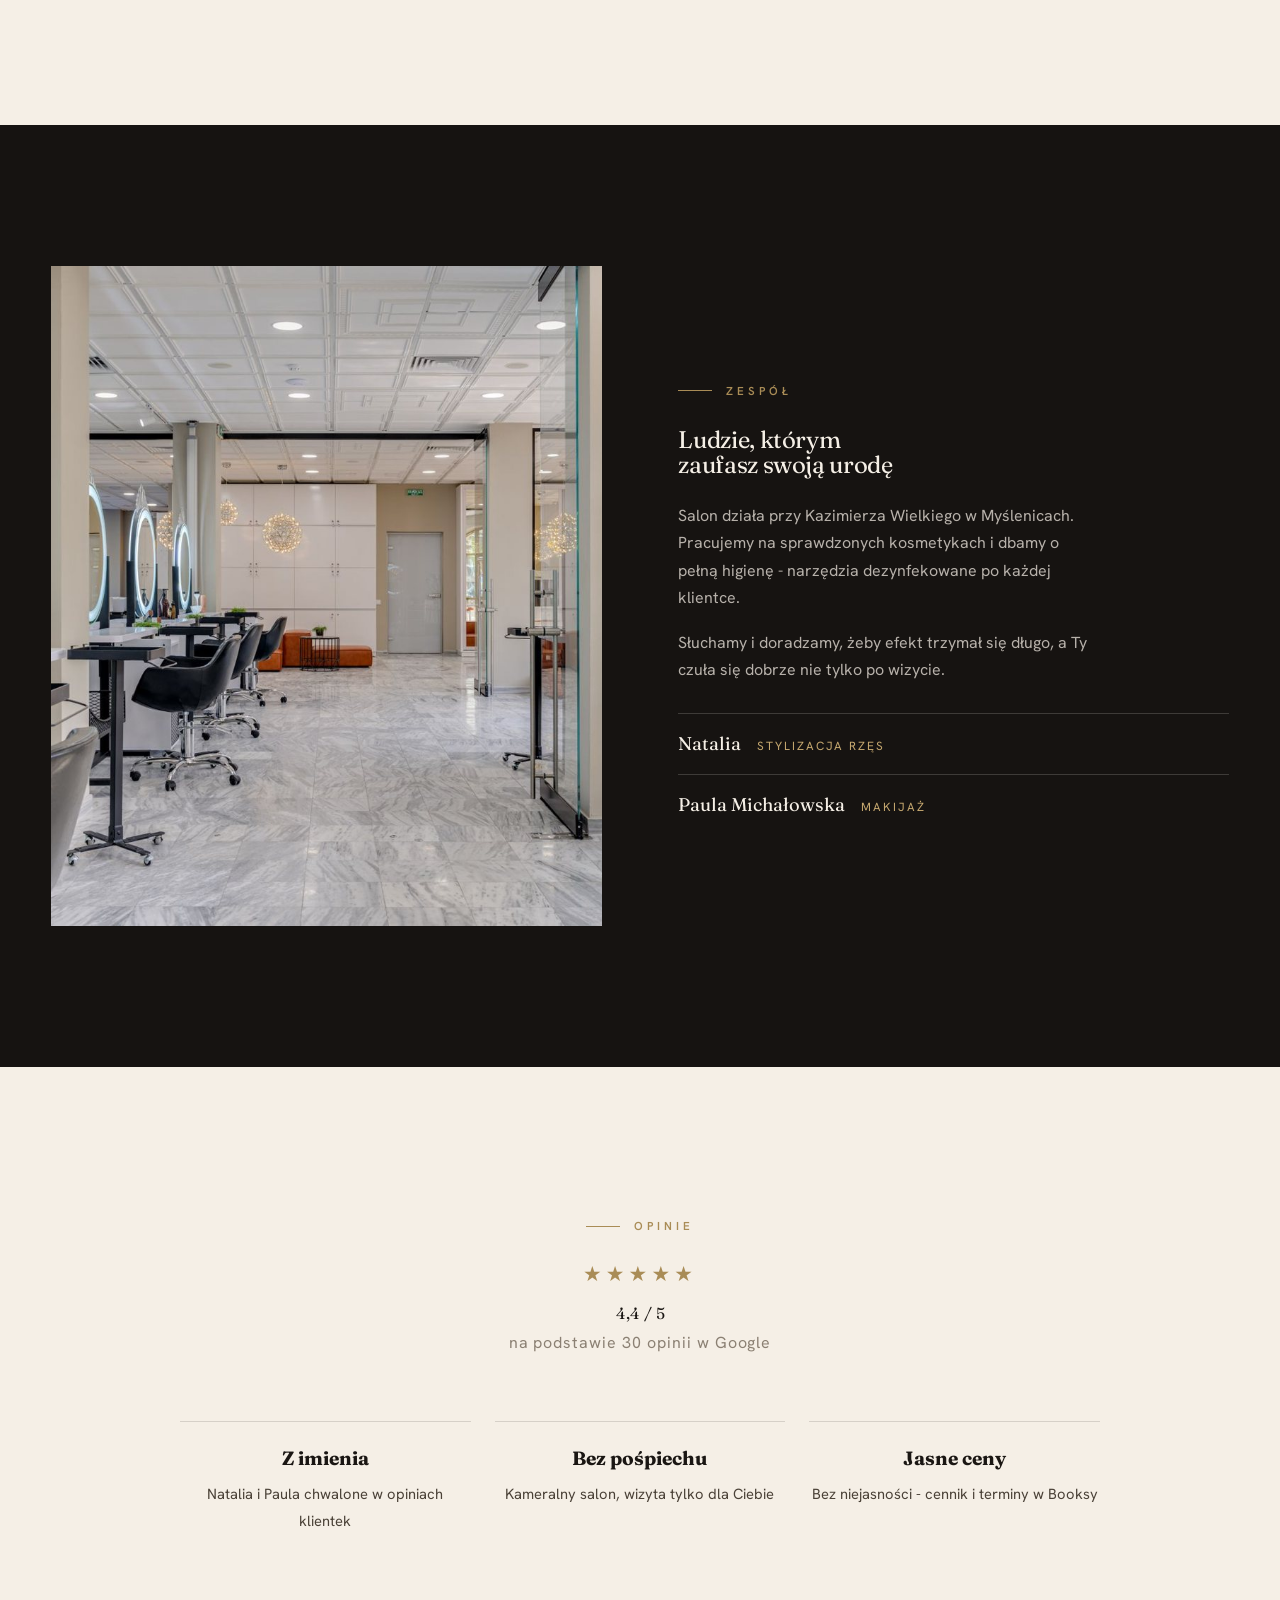
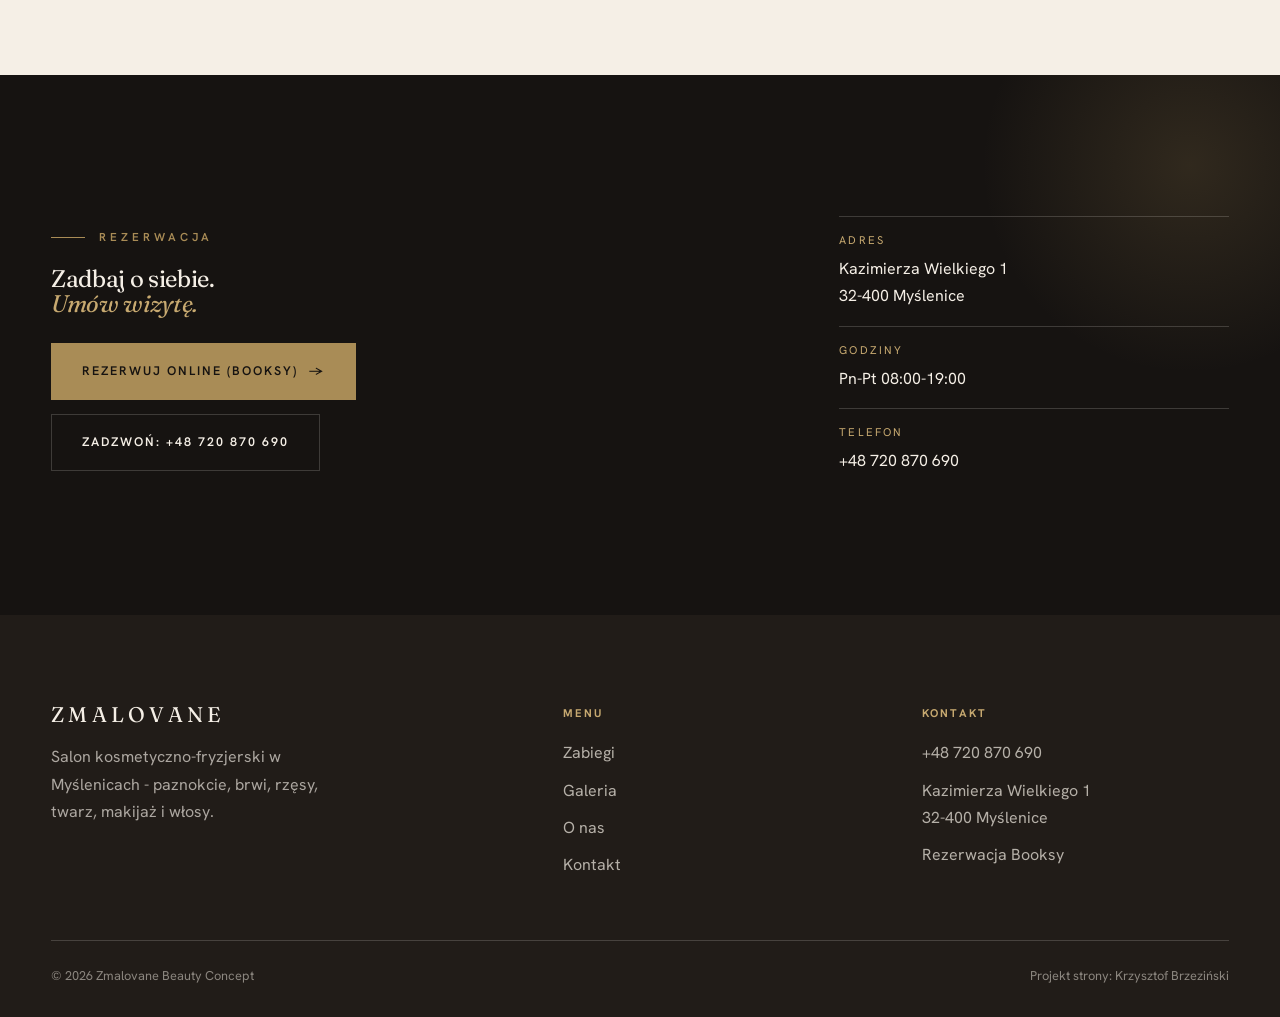
==== commit 7810b47b: "Hero: filmik airtouch (video) zamiast portretu - w miejsce zdjecia, 9:16, wyciszony/zapetlony + plak" ====
--- a/index.html
+++ b/index.html
@@ -42,7 +42,10 @@
       </div>
     </div>
     <figure class="hero-fig rv">
-      <img src="img/hero.jpg" alt="Zmalovane Beauty Concept - Myślenice">
+      <video class="hero-video" autoplay muted loop playsinline preload="auto" poster="img/hero-poster.jpg" aria-label="Zmalovane Beauty Concept - Myślenice">
+        <source src="img/hero.mp4" type="video/mp4">
+        <img src="img/hero-poster.jpg" alt="Zmalovane Beauty Concept - Myślenice">
+      </video>
       <span class="hero-tag">Est. Myślenice</span>
     </figure>
   </div>
--- a/assets/styles.css
+++ b/assets/styles.css
@@ -86,7 +86,8 @@
 .hero-meta{margin-top:44px;display:flex;gap:34px;flex-wrap:wrap;color:rgba(245,239,230,.6);font-size:.82rem;letter-spacing:.04em}
 .hero-meta b{color:var(--gold-lt);font-weight:600}
 .hero-fig{position:relative;display:flex;align-items:center;justify-content:center;padding:clamp(78px,9vh,104px) clamp(16px,2.5vw,44px) clamp(28px,4vh,52px)}
-.hero-fig img{position:static;height:auto;width:auto;max-height:86vh;max-height:86svh;max-width:100%;object-fit:contain;border:1px solid rgba(201,169,112,.4)}
+.hero-fig img,.hero-fig .hero-video{position:static;height:auto;width:auto;max-height:86vh;max-height:86svh;max-width:100%;object-fit:contain;border:1px solid rgba(201,169,112,.4)}
+.hero-fig .hero-video{display:block}
 .hero-fig::after{content:none}
 .hero-tag{position:absolute;left:0;bottom:0;z-index:2;writing-mode:vertical-rl;transform:rotate(180deg);
   padding:18px 12px;font-size:.68rem;letter-spacing:.32em;text-transform:uppercase;color:rgba(245,239,230,.7)}
@@ -196,7 +197,7 @@
   .hero-grid,.atelier .wrap,.book-band .wrap{grid-template-columns:1fr}
   .hero{min-height:auto}
   .hero-fig{order:-1;padding:96px 24px 0}
-  .hero-fig img{max-height:64svh}
+  .hero-fig img,.hero-fig .hero-video{max-height:64svh}
   .svc-row{grid-template-columns:1fr;gap:24px}
   .svc-row:nth-child(even) .svc-fig{order:0}
   .svc-fig{aspect-ratio:16/11;max-height:440px}
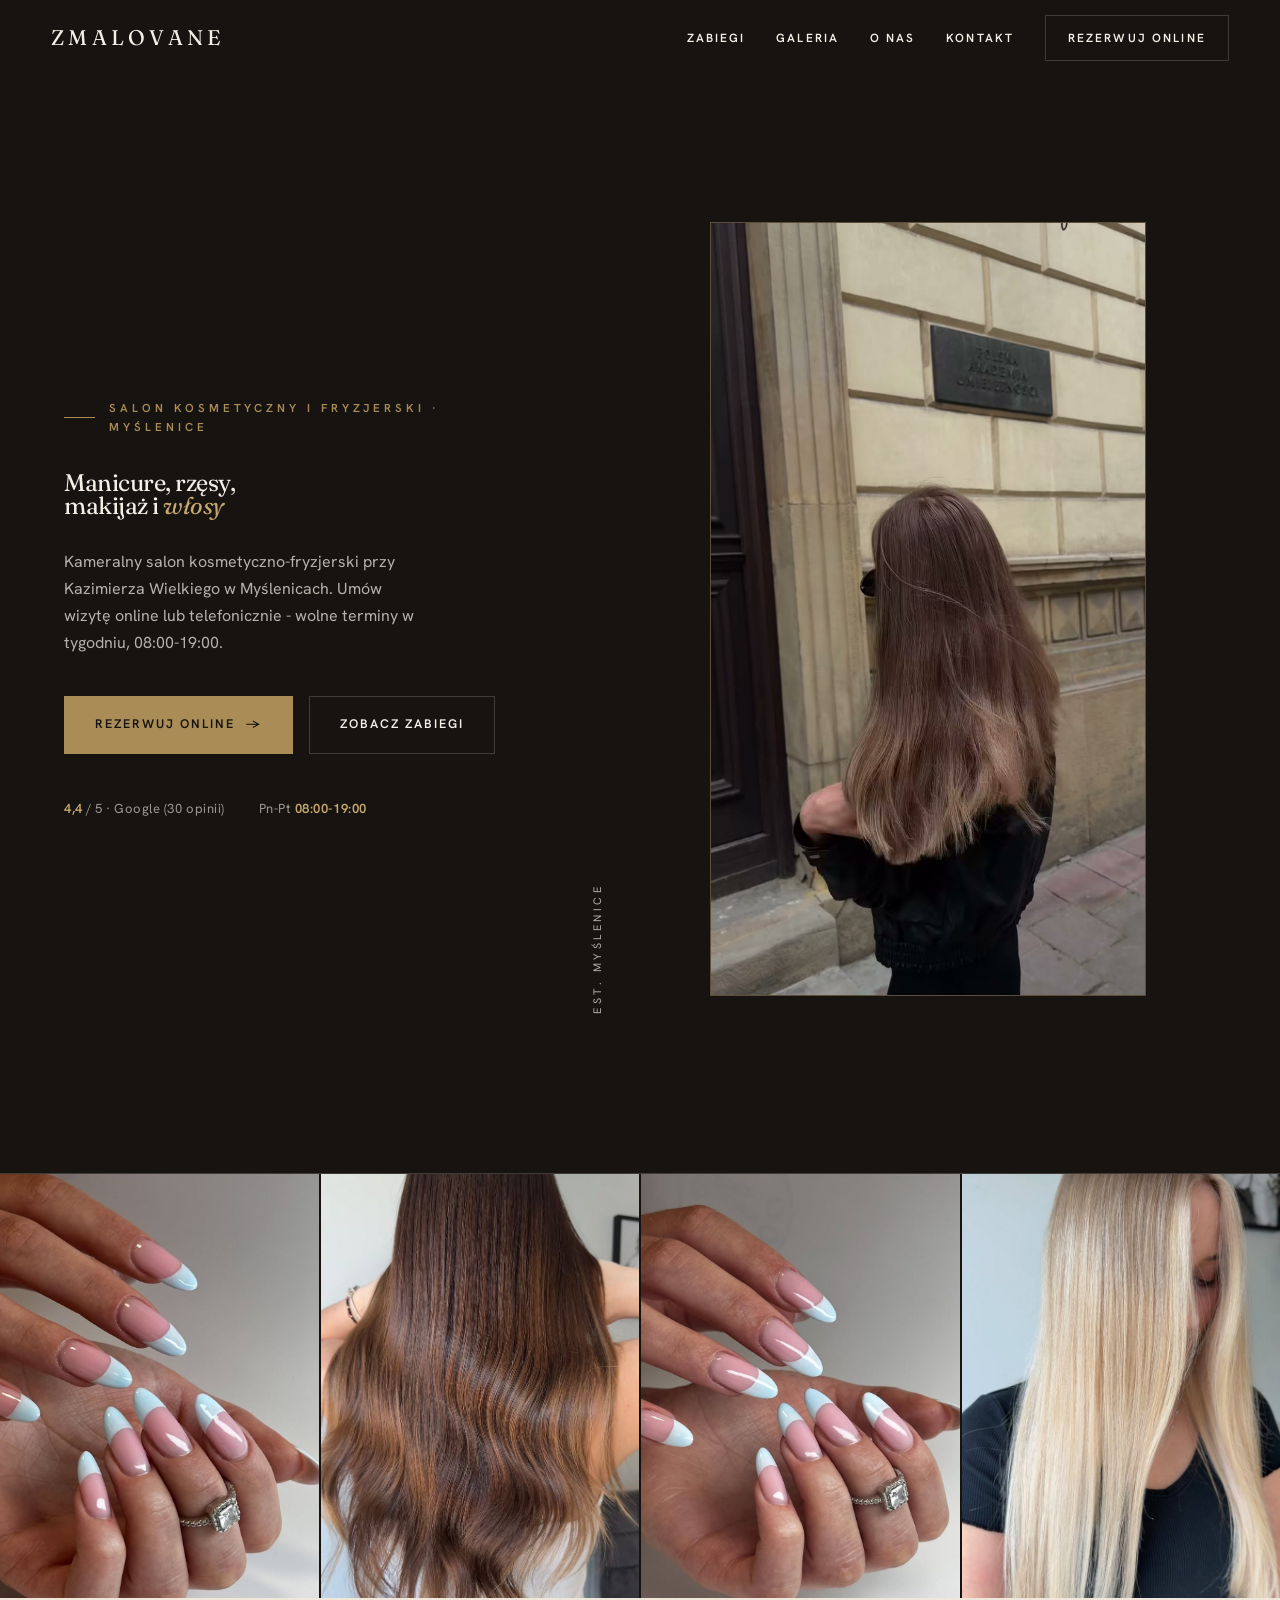
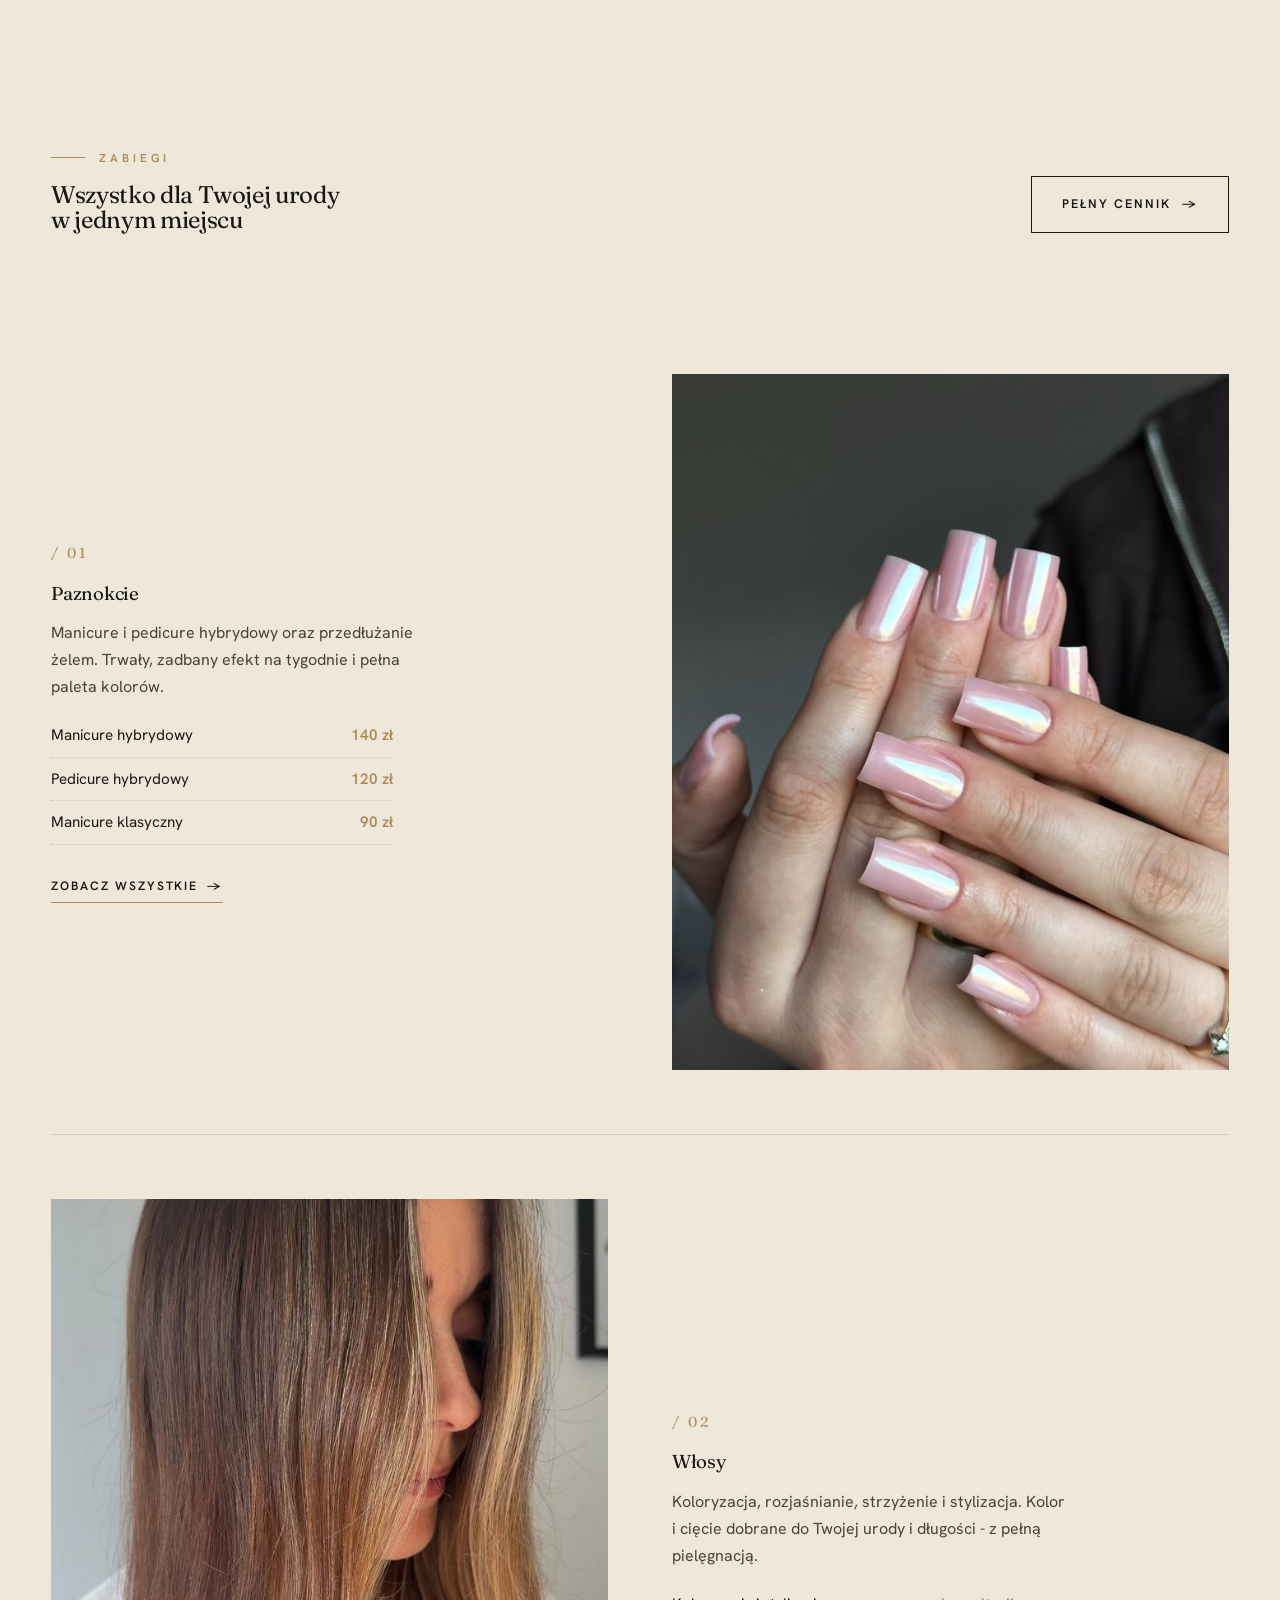
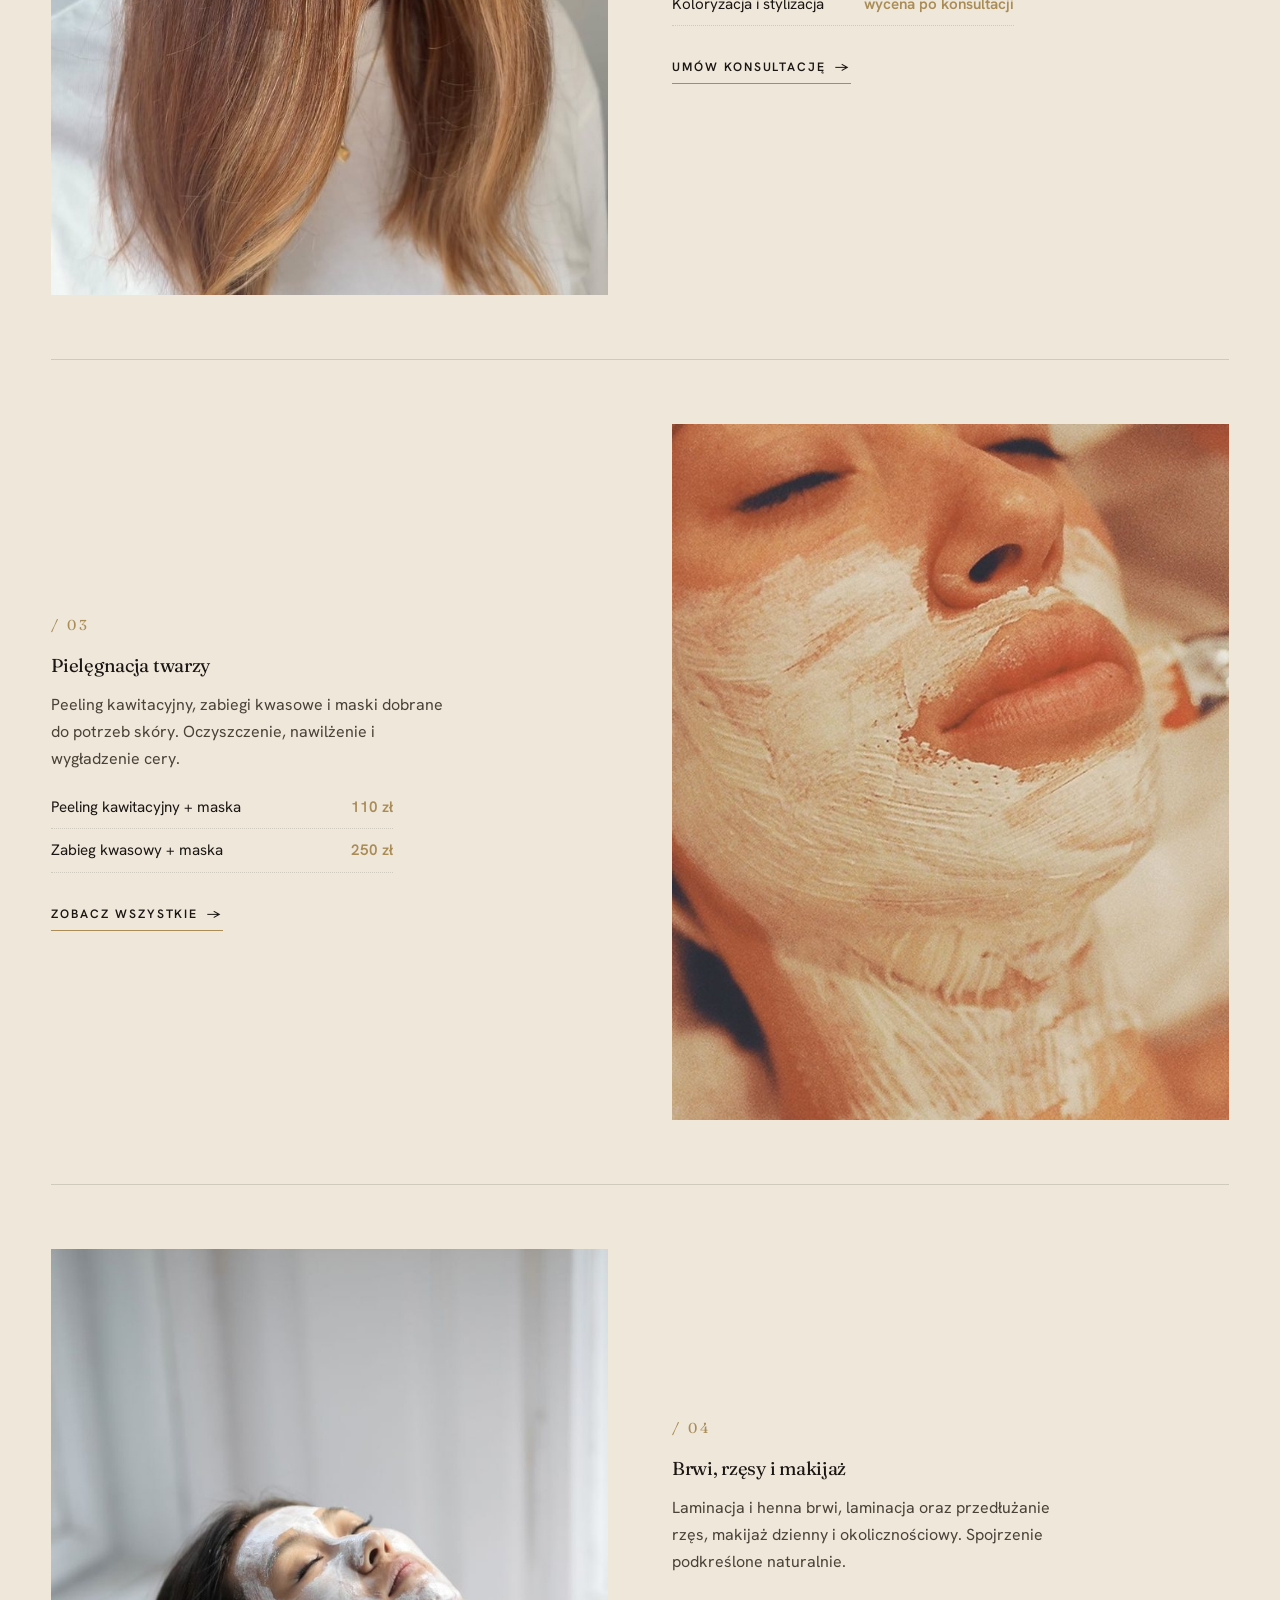
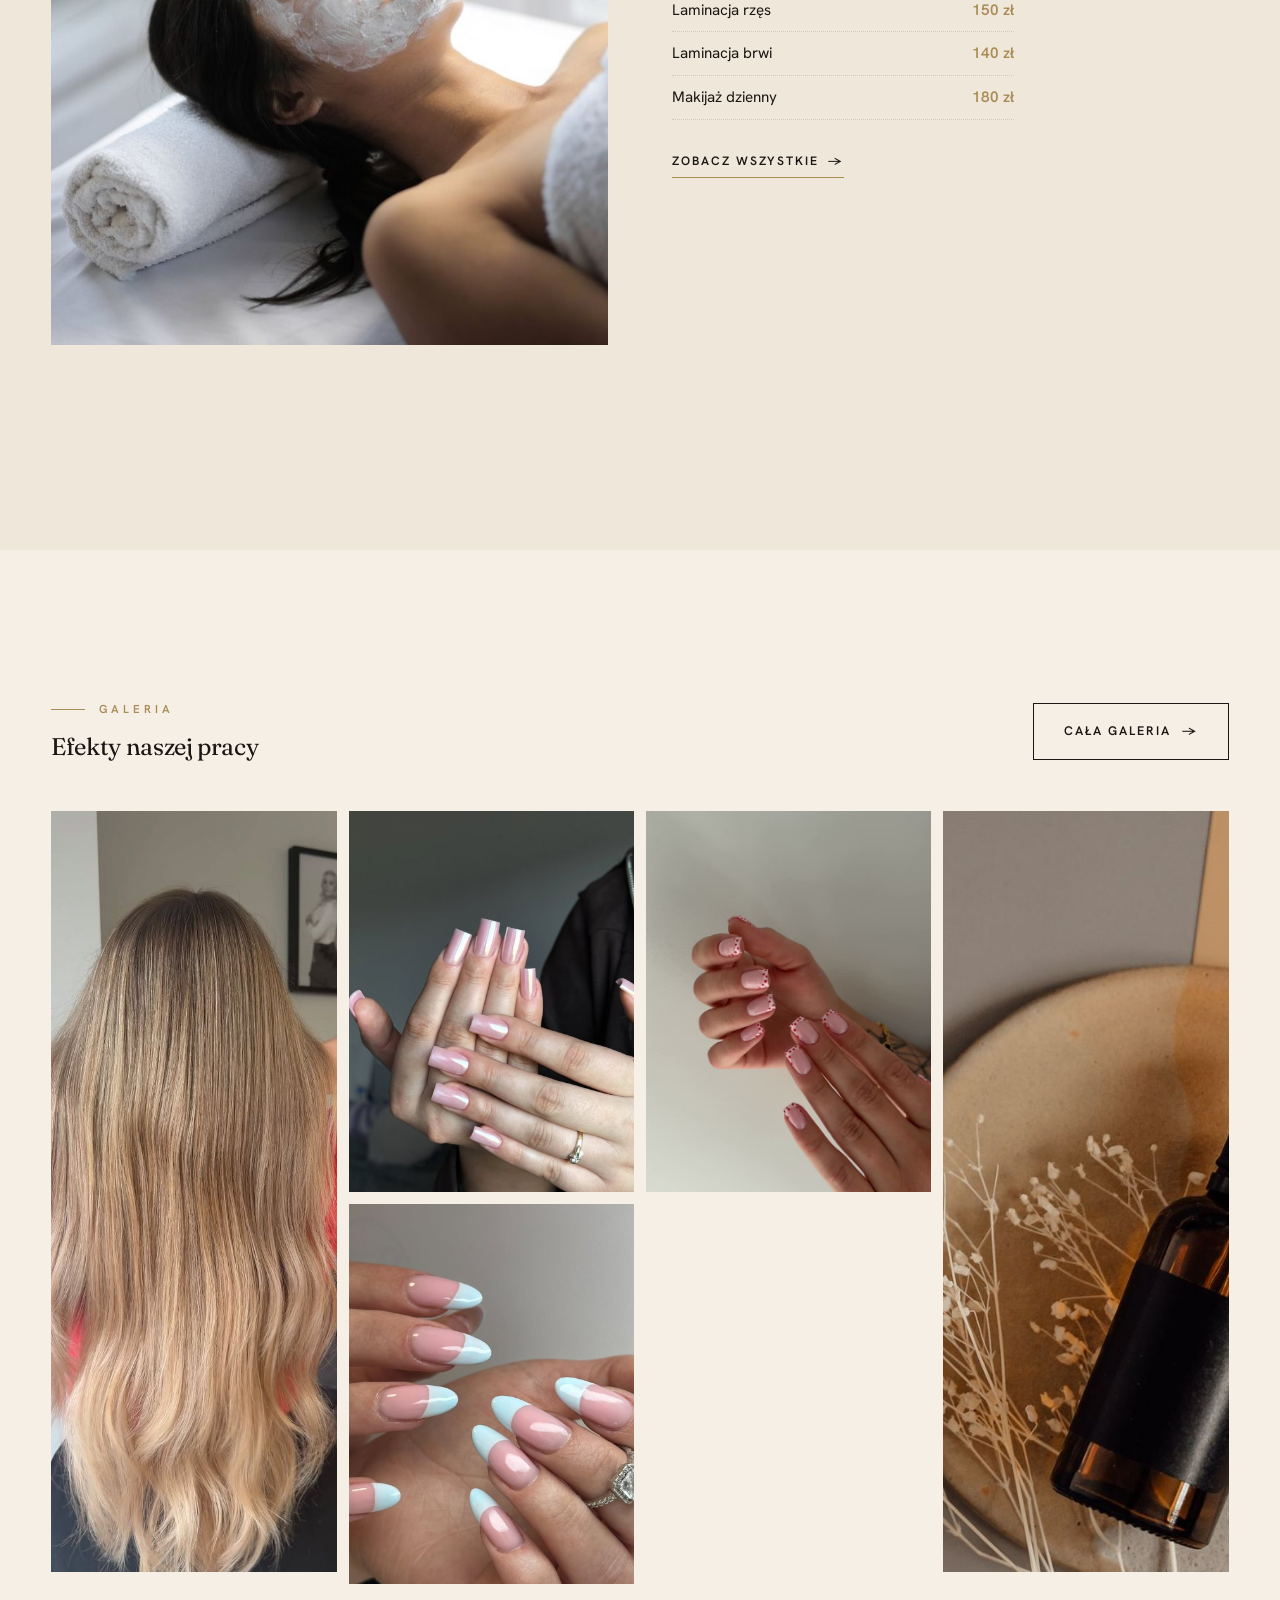
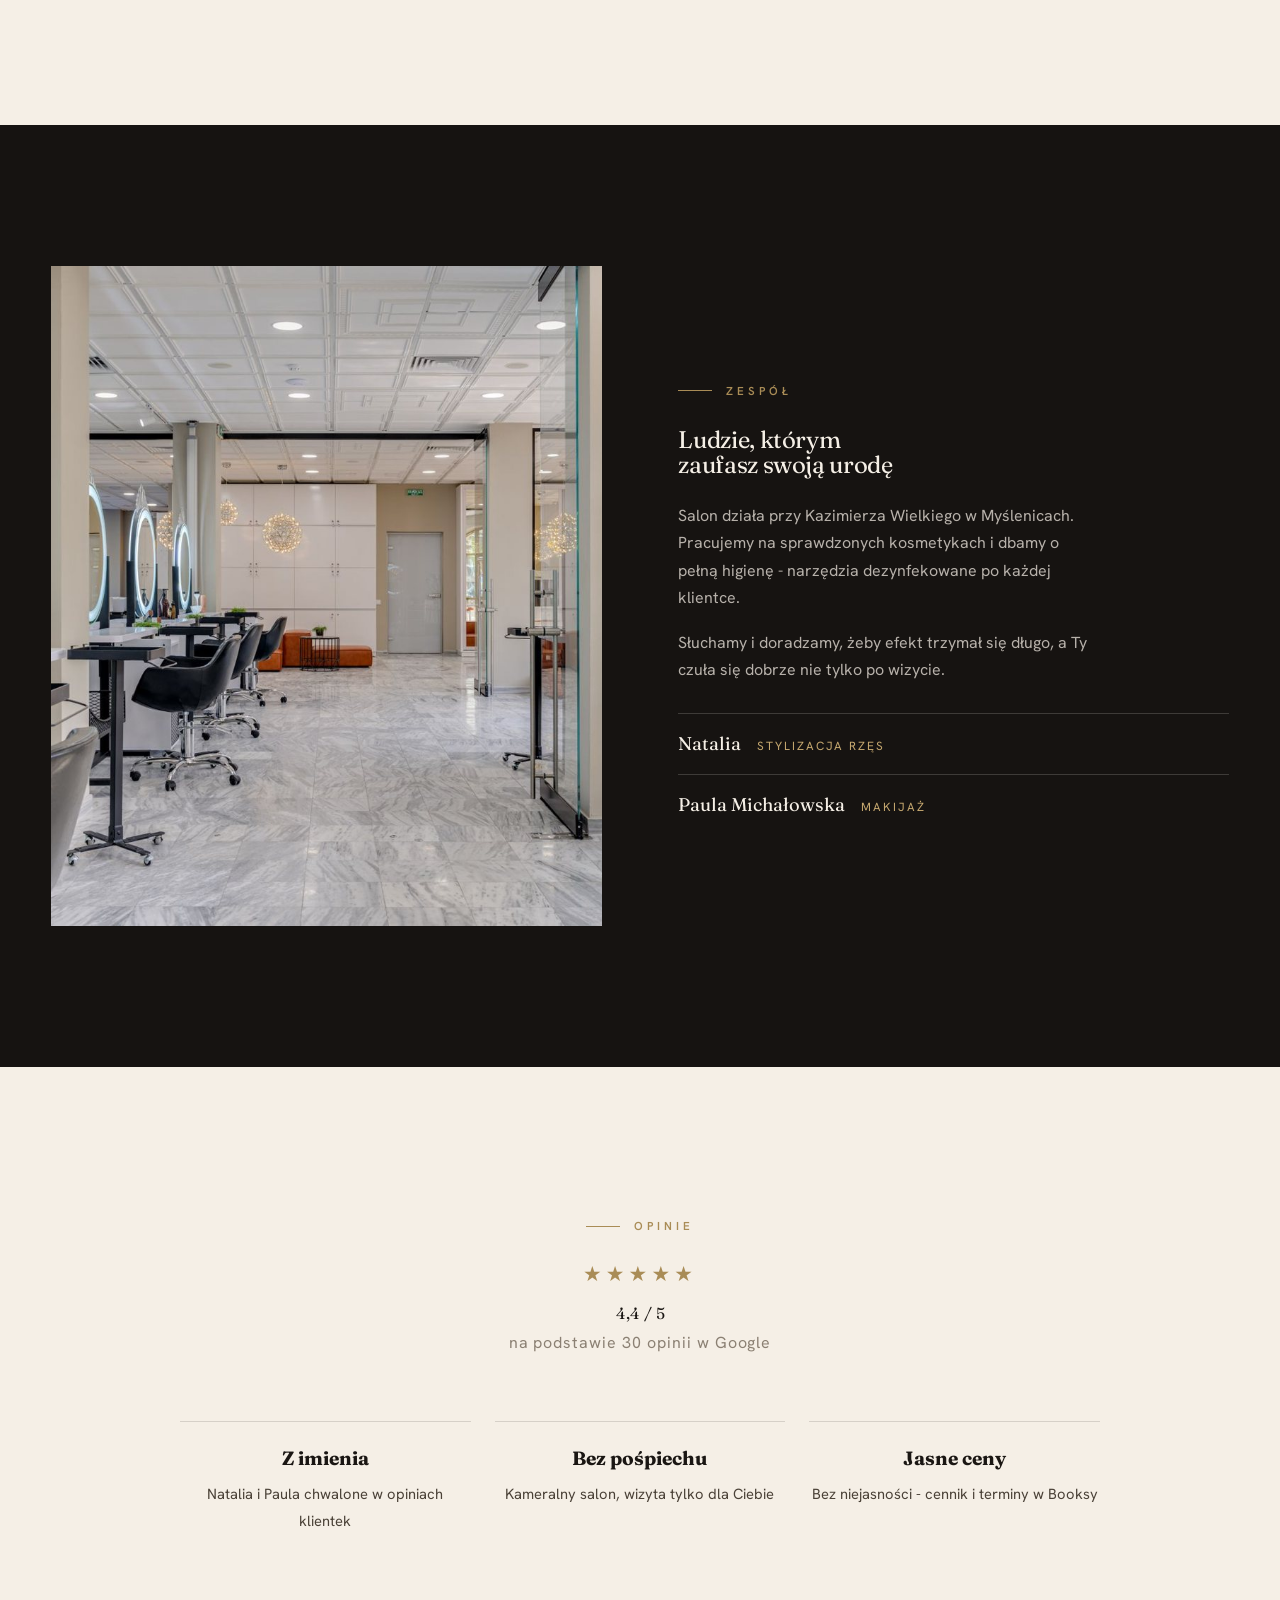
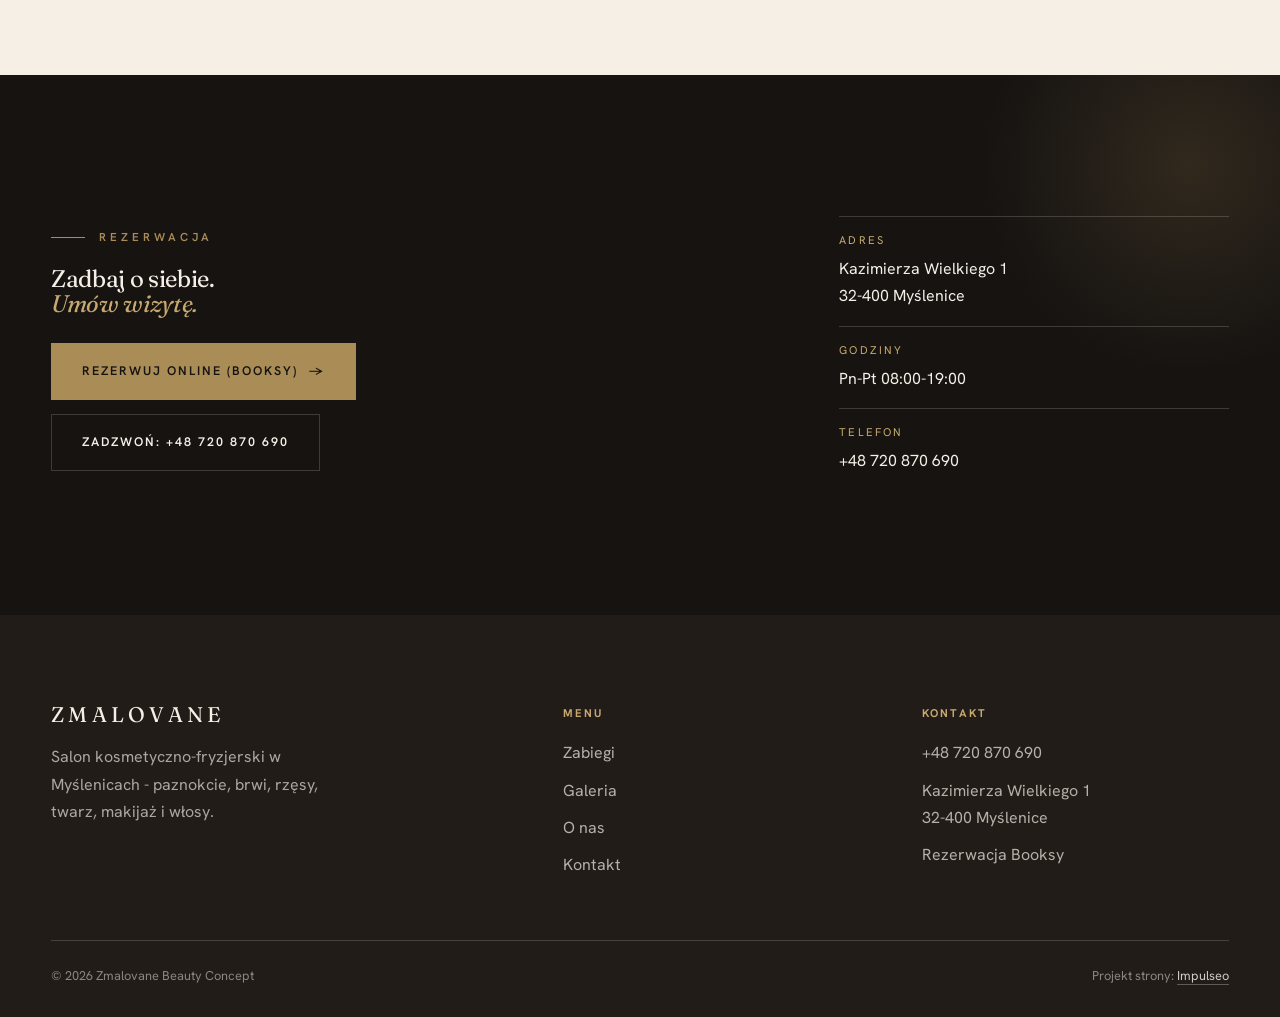
==== commit 4969f72e: "Stopka: podpis Impulseo z linkiem + poprawka znikajacego napisu w naglowku" ====
--- a/index.html
+++ b/index.html
@@ -220,7 +220,7 @@
     </div>
     <div class="foot-bot">
       <span>&copy; 2026 Zmalovane Beauty Concept</span>
-      <span>Projekt strony: Krzysztof Brzeziński</span>
+      <span>Projekt strony: <a class="foot-credit" href="https://impulseo.pl" target="_blank" rel="noopener">Impulseo</a></span>
     </div>
   </div>
 </footer>
--- a/assets/styles.css
+++ b/assets/styles.css
@@ -253,3 +253,19 @@
 .contact .cta-box{margin-top:26px;display:flex;flex-direction:column;gap:14px;align-items:flex-start}
 .map{border:0;width:100%;height:100%;min-height:440px;filter:grayscale(.15) contrast(1.03)}
 @media(max-width:820px){.contact{grid-template-columns:1fr}.map{min-height:320px}}
+
+
+/* ====== IMPULSEO-FIX-20260731 ======================================================
+   1) PODPIS w stopce jest teraz linkiem do impulseo.pl - ma być widocznie klikalny.
+   2) ŻYWY NAGŁÓWEK: warstwa przenikających kadrów (.mt-hero-layer) miała z-index:1, więc
+      lądowała NAD przyciemnieniem hero, a w rodzinie „fachowcy" nawet nad panelem z tekstem
+      (.hf-panel nie miał własnego z-index). Efekt: przy zmianie zdjęcia napis znikał i wracał.
+      Teraz warstwa idzie tam, gdzie zdjęcie tła (z-index:-2), a treść nagłówka dostaje twardy
+      z-index:3. Zmieniają się WYŁĄCZNIE zdjęcia w tle - napis stoi nieruchomo.
+      (hero-cine celowo pominięte: tam img ma z-index:0 i układ był poprawny.) */
+.foot-bot a.foot-credit{color:rgba(255,255,255,.78);text-decoration:none;border-bottom:1px solid rgba(255,255,255,.28)}
+.foot-bot a.foot-credit:hover{color:#fff;border-bottom-color:#fff}
+.hero-fach > img.mt-hero-layer,.hero-gastro > img.mt-hero-layer,.hero-auto > img.mt-hero-layer,
+.hero-dom > img.mt-hero-layer,.hero-studio > img.mt-hero-layer{z-index:-2}
+.hf-panel,.hf-inner,.hd-panel,.hk-panel,.ha-inner,.hs-inner,.hg-inner{position:relative;z-index:3}
+/* ====== koniec IMPULSEO-FIX-20260731 ====== */
